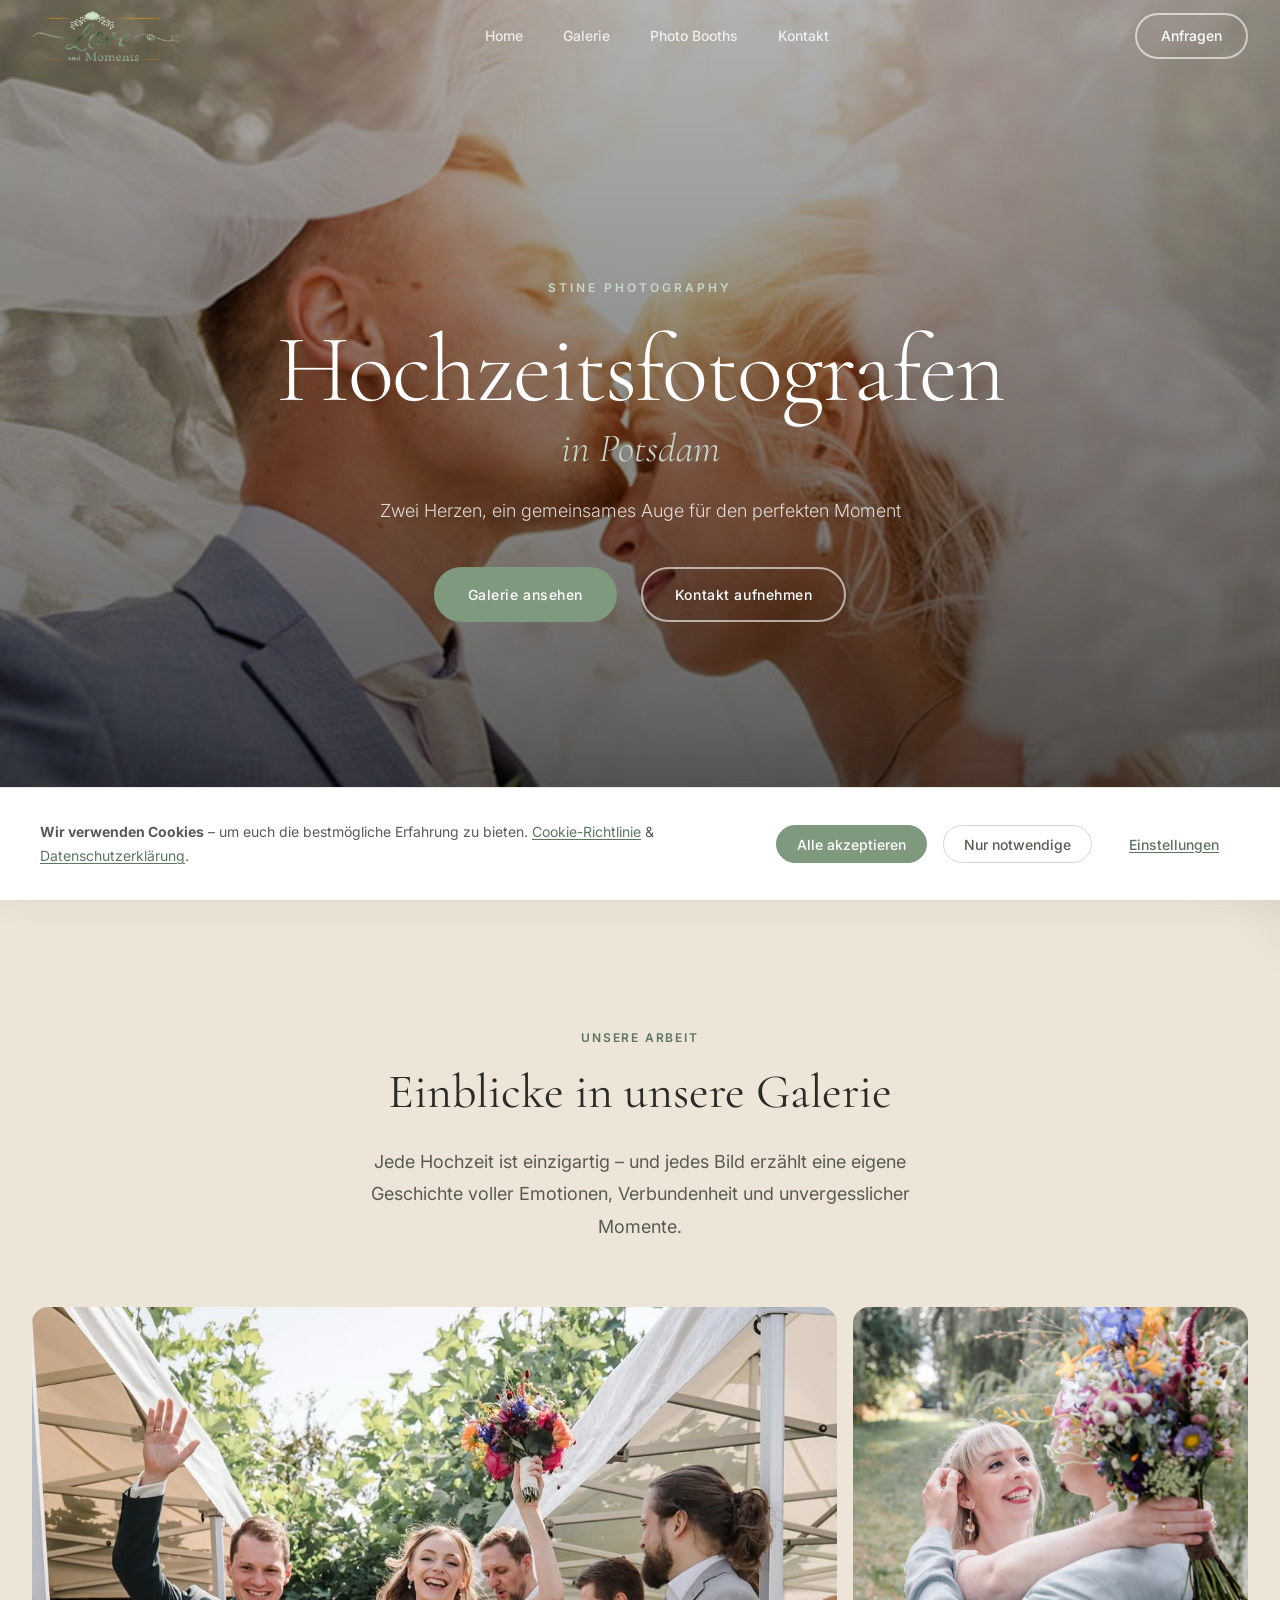
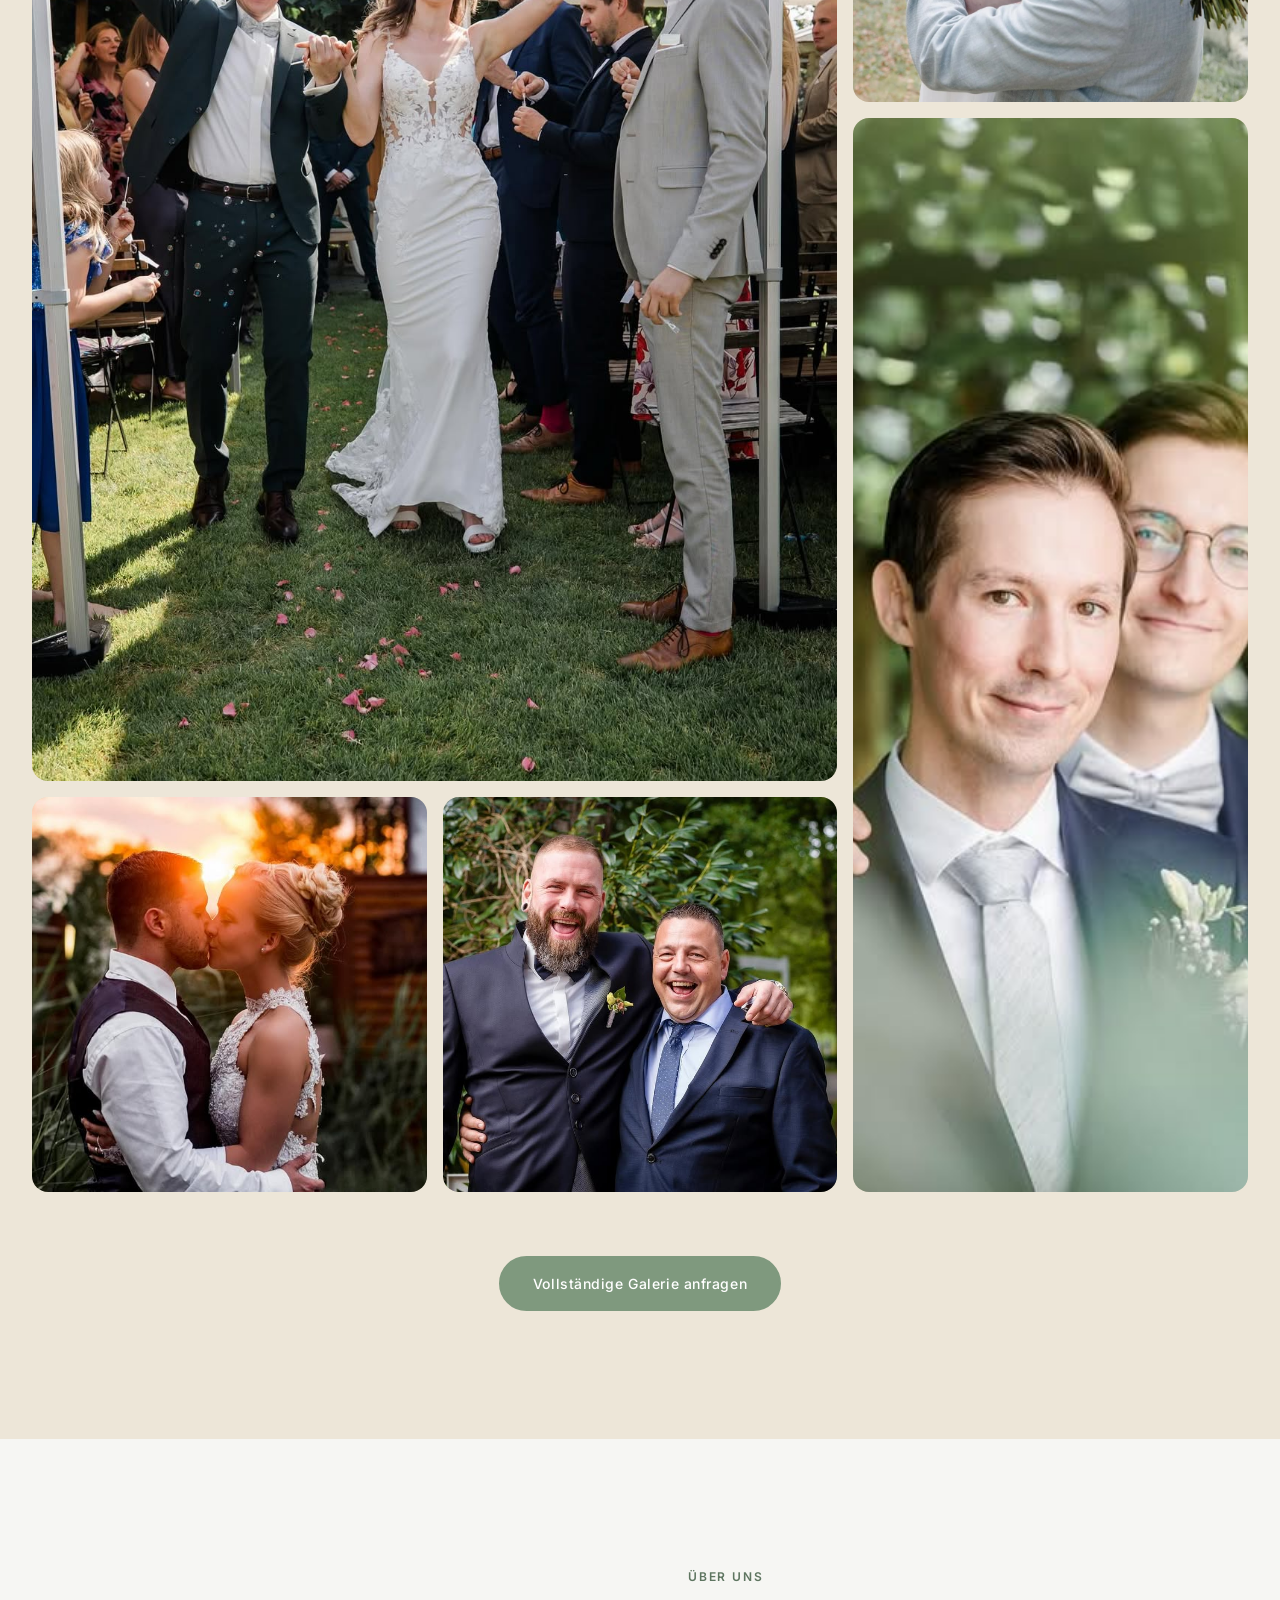
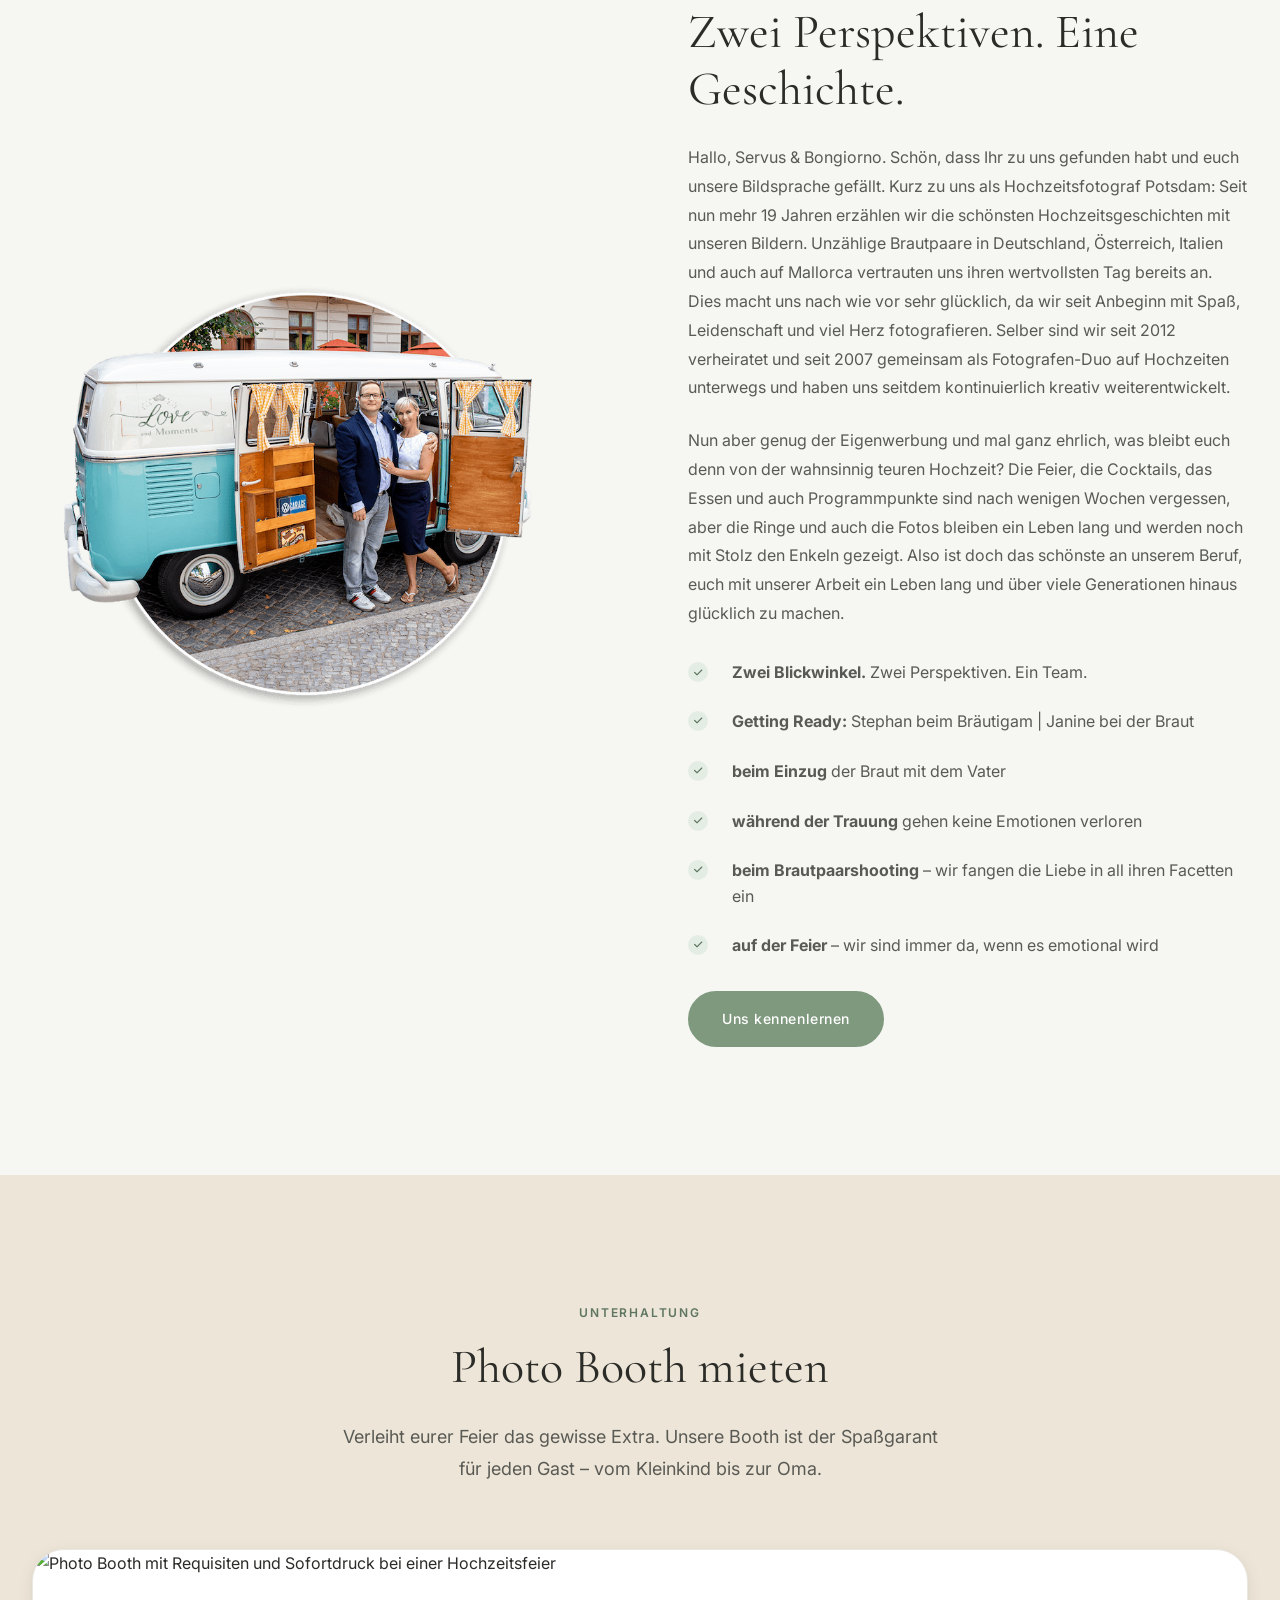
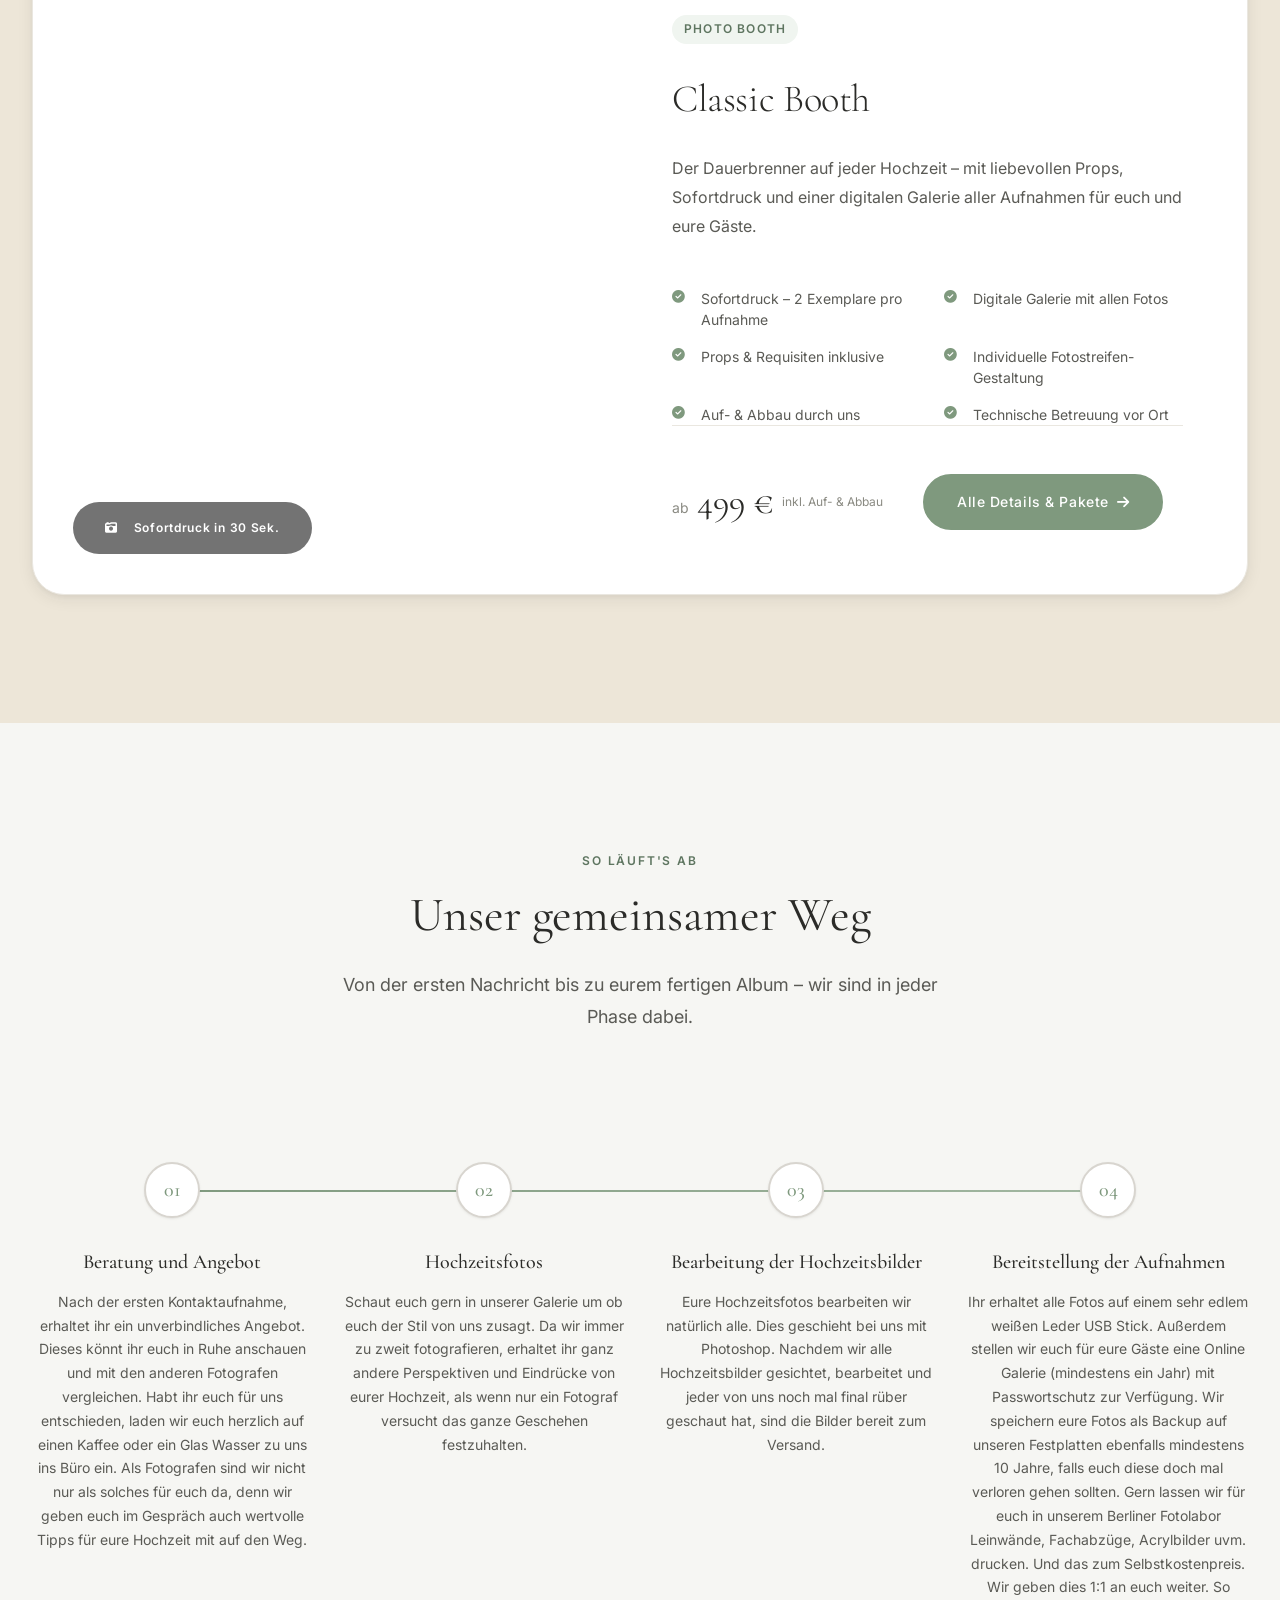
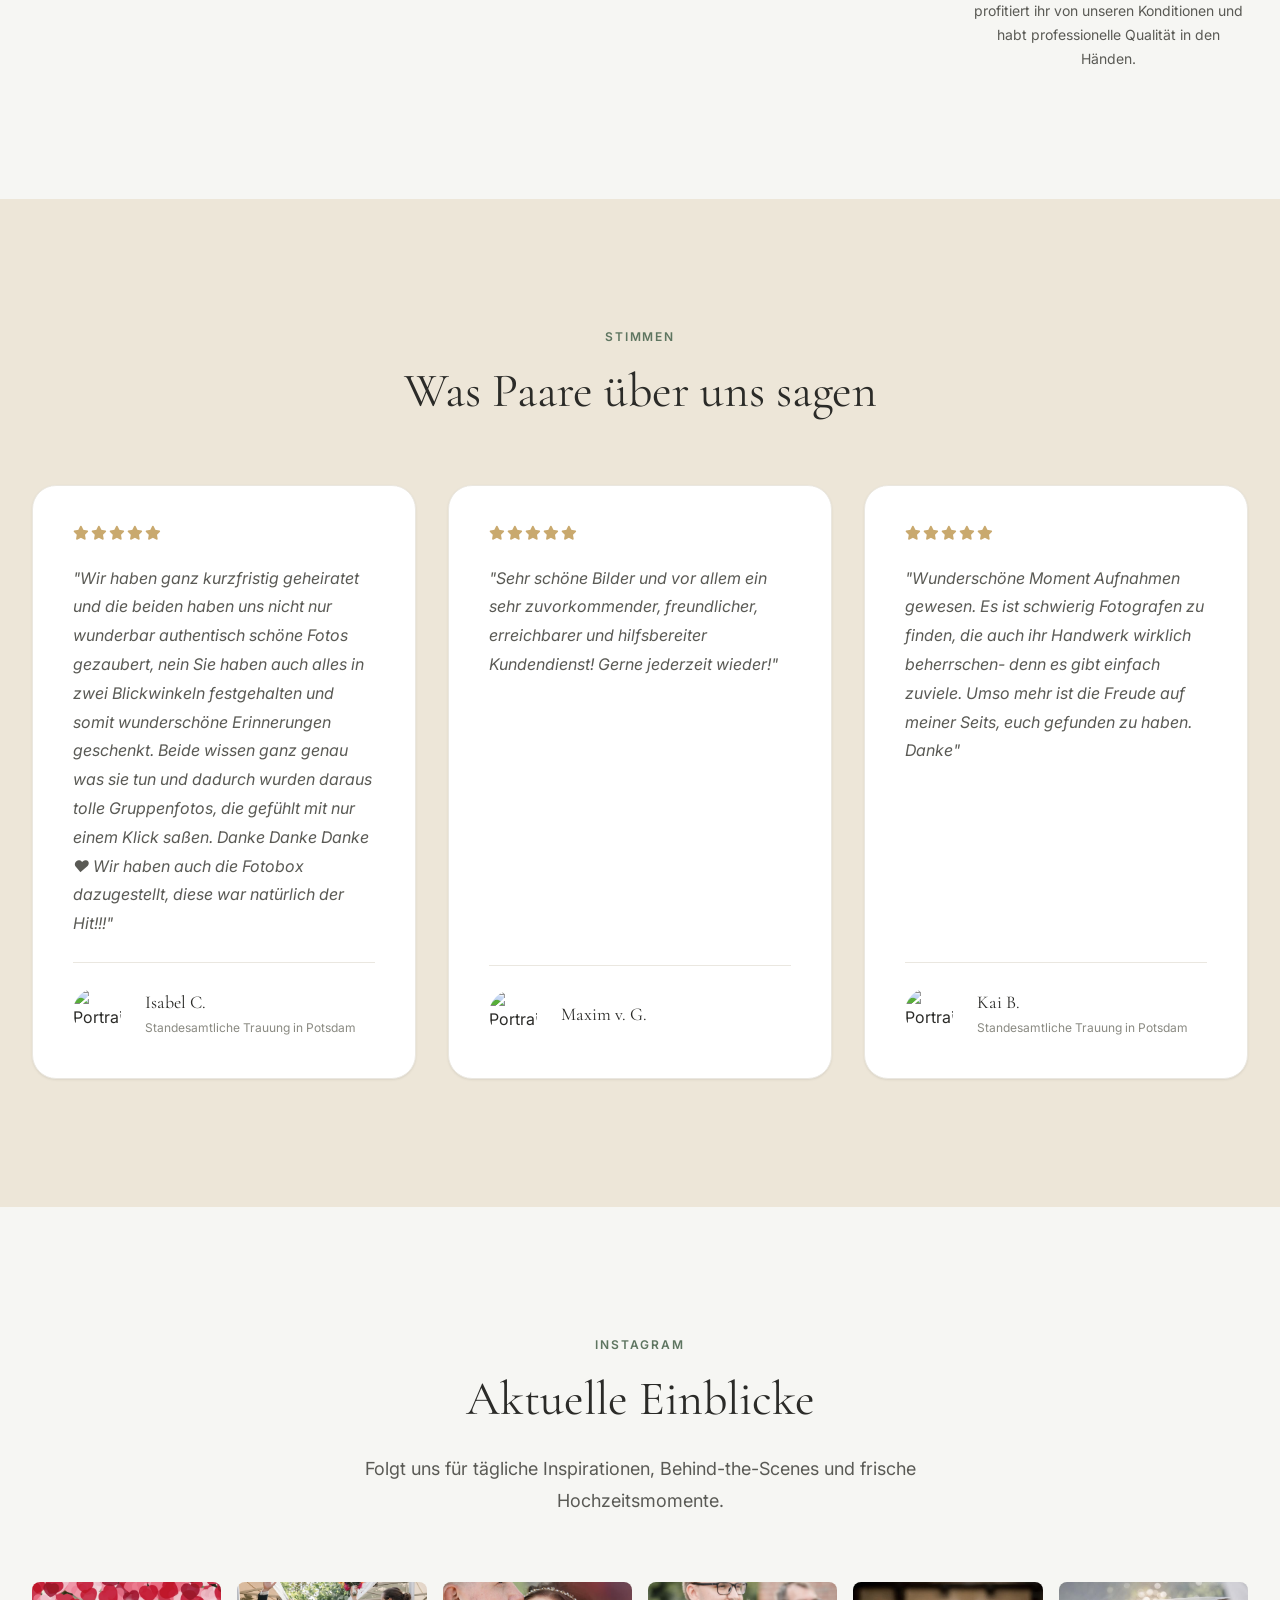
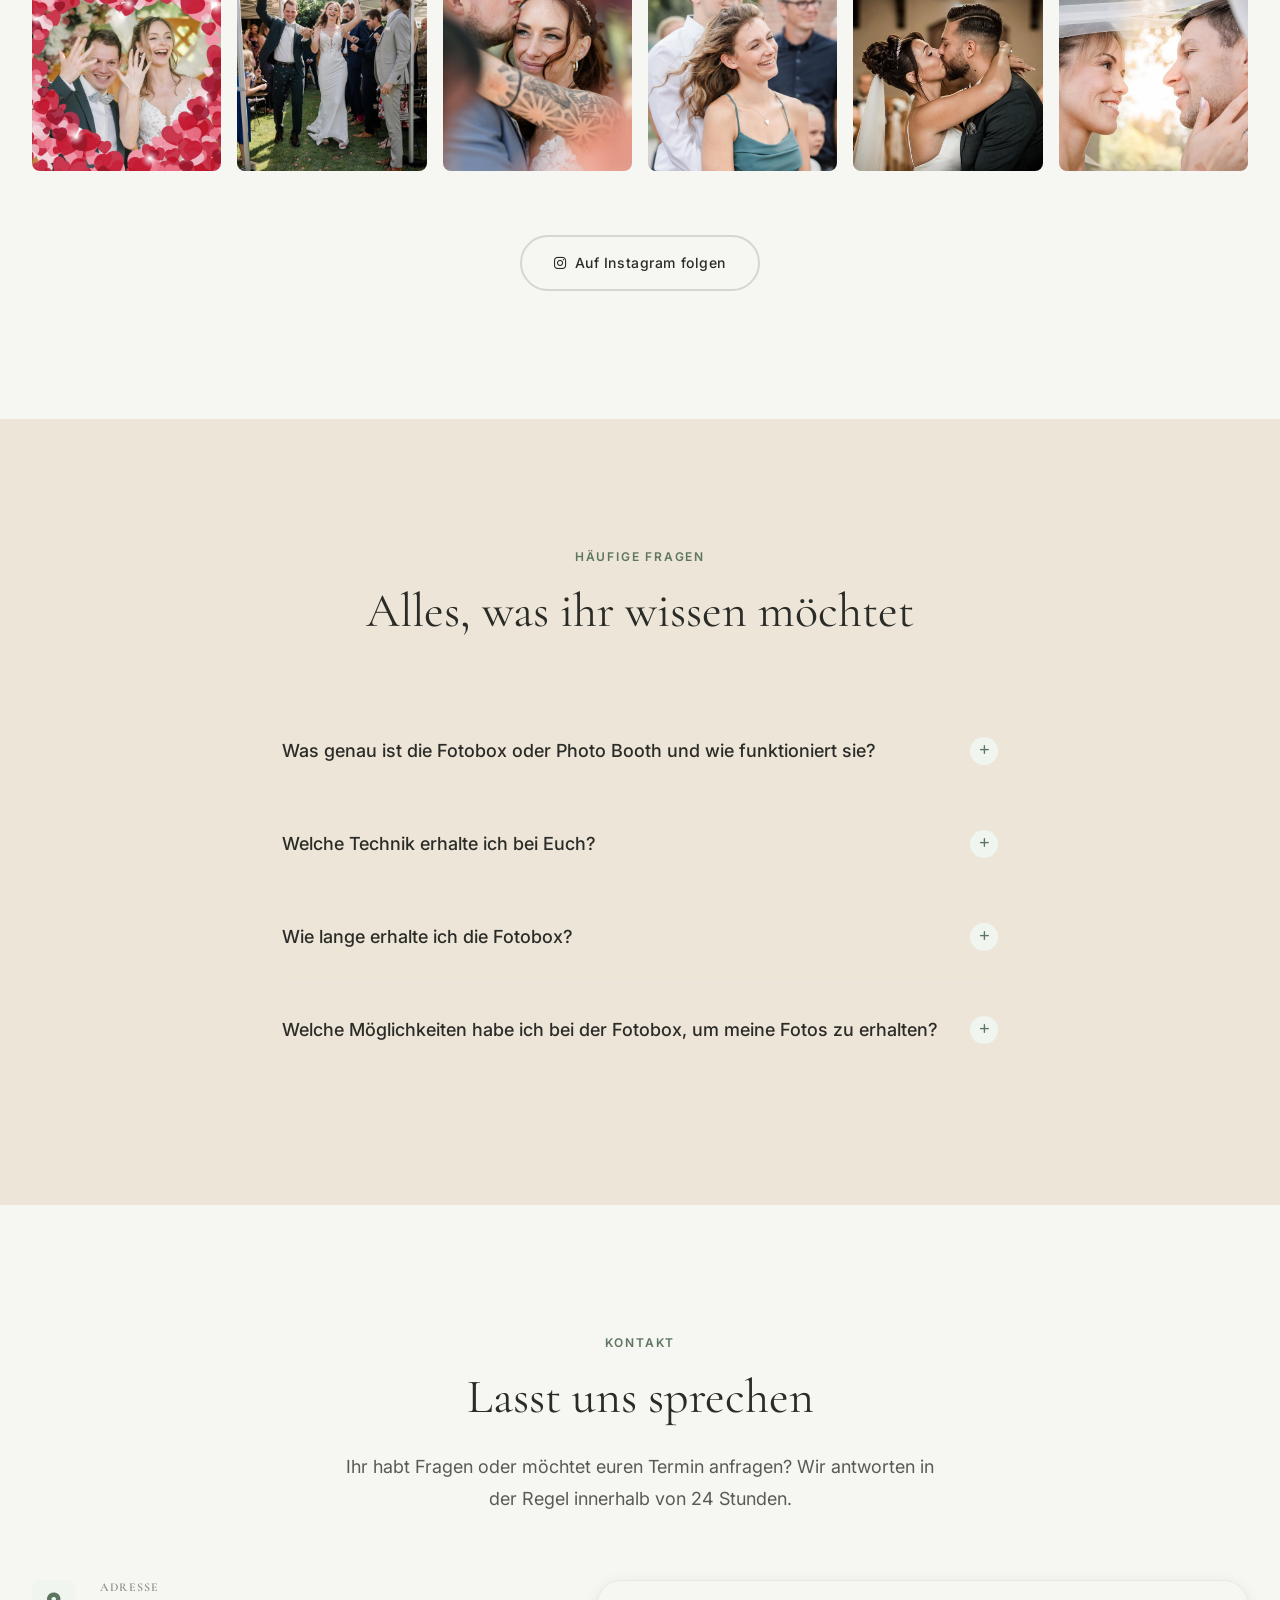
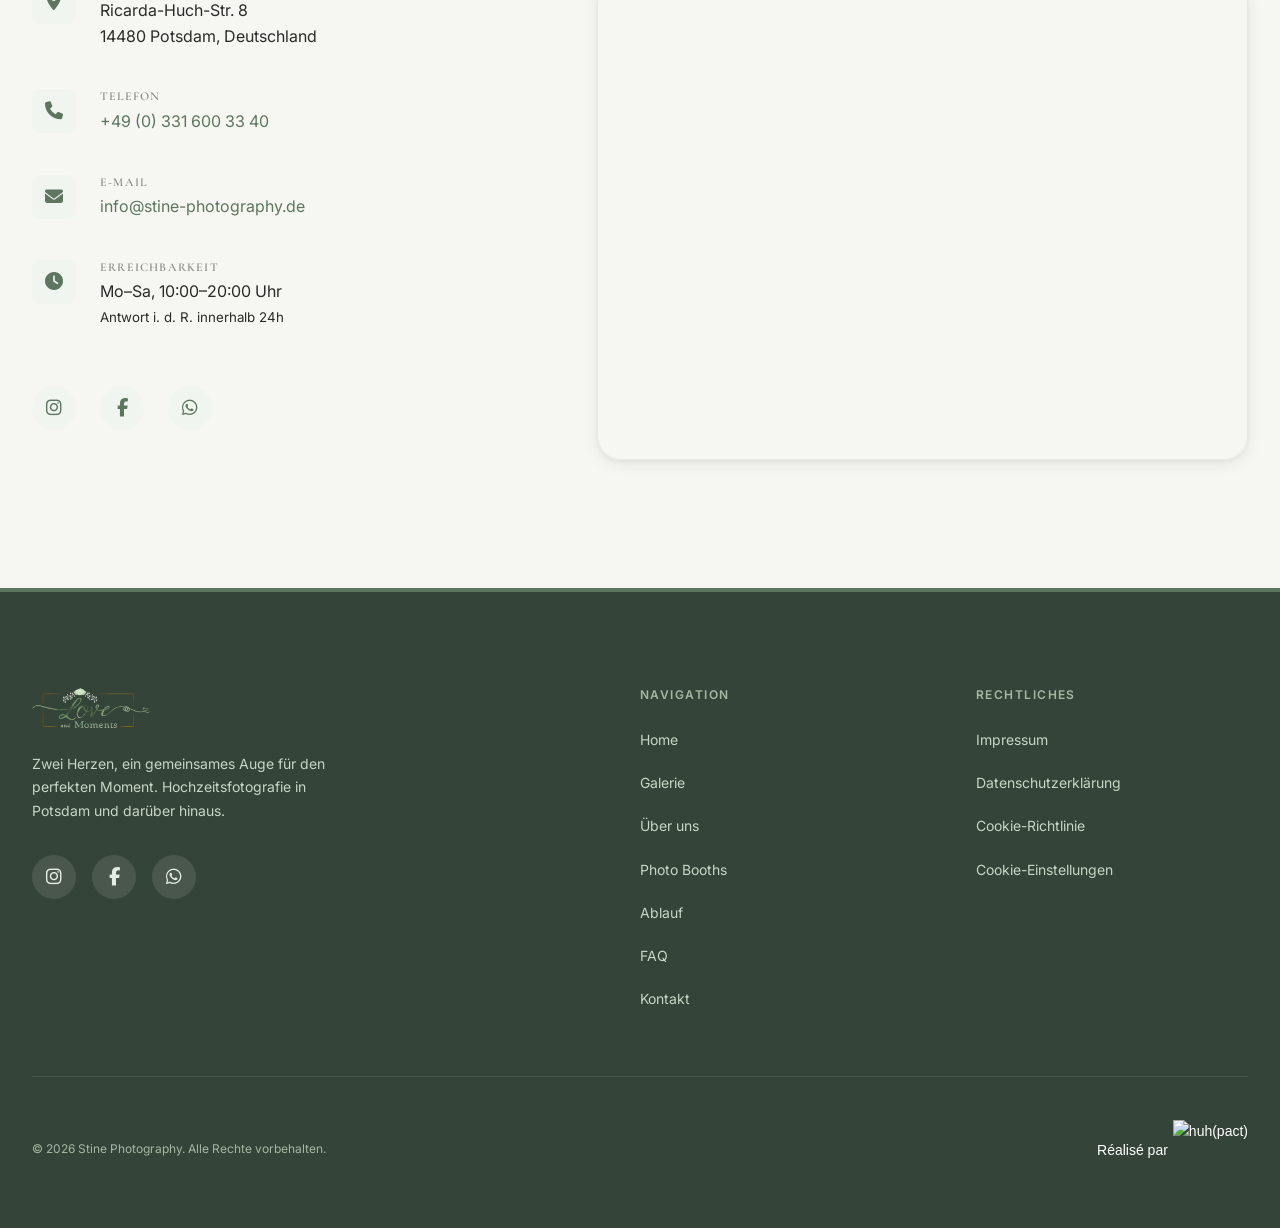
==== index.html @ 4fd4f032 "added v1" ====
<!DOCTYPE html>
<html lang="de">
<head>
  <meta charset="UTF-8" />
  <meta name="viewport" content="width=device-width, initial-scale=1.0" />
  <title>Stine Photography – Hochzeitsfotograf in Potsdam</title>
  <meta name="description" content="Stine Photography – Euer Hochzeitsfotografen-Duo aus Potsdam. Authentische, emotionale Hochzeitsfotos, die Eure Geschichte erzählen. Jetzt Termin anfragen." />
  <meta name="keywords" content="Hochzeitsfotograf Potsdam, Hochzeitsfotografie Berlin, Hochzeitsfotos, Wedding Photographer Potsdam, Stine Photography" />
  <link rel="canonical" href="https://stine-photography.de/" />
  <meta property="og:type" content="website" />
  <meta property="og:url" content="https://stine-photography.de/" />
  <meta property="og:title" content="Stine Photography – Hochzeitsfotograf in Potsdam" />
  <meta property="og:description" content="Euer Hochzeitsfotografen-Duo aus Potsdam. Authentische, emotionale Bilder Eurer schönsten Momente." />
  <meta property="og:image" content="https://stine-photography.de/img/hero.jpeg" />
  <meta name="twitter:card" content="summary_large_image" />
  <meta name="twitter:title" content="Stine Photography – Hochzeitsfotograf in Potsdam" />
  <meta name="twitter:description" content="Euer Hochzeitsfotografen-Duo aus Potsdam. Authentische, emotionale Bilder Eurer schönsten Momente." />
  <meta name="twitter:image" content="https://stine-photography.de/img/hero.jpeg" />
	<link rel="icon" type="image/png" href="/favicon/favicon-96x96.png?v=20260625" sizes="96x96" />
	<link rel="icon" type="image/svg+xml" href="/favicon/favicon.svg?v=20260625" />
	<link rel="shortcut icon" href="/favicon/favicon.ico?v=20260625" />
	<link rel="apple-touch-icon" sizes="180x180" href="/favicon/apple-touch-icon.png?v=20260625" />
	<link rel="manifest" href="/favicon/site.webmanifest?v=20260625" />
  <link rel="preconnect" href="https://fonts.googleapis.com" />
  <link rel="preconnect" href="https://fonts.gstatic.com" crossorigin />
  <link rel="dns-prefetch" href="https://images.pexels.com" />
  <link rel="dns-prefetch" href="https://cdnjs.cloudflare.com" />
  <link rel="dns-prefetch" href="https://unpkg.com" />
  <link href="https://fonts.googleapis.com/css2?family=Cormorant+Garamond:ital,wght@0,300;0,400;0,500;0,600;1,300;1,400&family=Inter:wght@300;400;500;600&display=swap" rel="stylesheet" />
  <link rel="stylesheet" href="https://unpkg.com/aos@2.3.4/dist/aos.css" />
  <link rel="stylesheet" href="https://cdnjs.cloudflare.com/ajax/libs/font-awesome/6.5.0/css/all.min.css" />
  <link rel="stylesheet" href="style.css" />

  <script type="application/ld+json">
  {
    "@context": "https://schema.org",
    "@type": "ProfessionalService",
    "name": "Stine Photography",
    "description": "Hochzeitsfotografen-Duo aus Potsdam – authentische, emotionale Hochzeitsfotos",
    "url": "https://stine-photography.de",
    "telephone": "+493316003340",
    "email": "info@stine-photography.de",
    "address": {
      "@type": "PostalAddress",
      "streetAddress": "Ricarda-Huch-Str. 8",
      "addressLocality": "Potsdam",
      "postalCode": "14480",
      "addressCountry": "DE"
    },
    
    "openingHours": "Mo-Sa 10:00-20:00",
    "priceRange": "€€€",
    "image": "https://stine-photography.de/images/hero.jpeg",
    "sameAs": [
      "https://www.instagram.com/stinephotography",
      "https://www.facebook.com/stinephotography"
    ]
  }
  </script>
</head>
<body>

  <div class="scroll-progress" id="scrollProgress" role="progressbar" aria-label="Scroll-Fortschritt"></div>

  <header class="site-header" id="siteHeader" role="banner">
    <nav class="nav-container" aria-label="Hauptnavigation">
      <a href="/" class="nav-logo" aria-label="Stine Photography – Startseite">
        <img src="img/logo.png" alt="Stine Photography Logo" class="nav-logo-img" />
      </a>

      <ul class="nav-links" role="list">
        <li><a href="/index.html" class="nav-link" aria-current="page">Home</a></li>
        <li><a href="/gallery.html" class="nav-link">Galerie</a></li>
        <li><a href="/photo-booths.html" class="nav-link">Photo Booths</a></li>
        <li><a href="/contact.html" class="nav-link">Kontakt</a></li>
      </ul>

      <a href="/contact.html" class="nav-cta">Anfragen</a>

      <button class="hamburger" id="hamburger" aria-label="Menü öffnen" aria-expanded="false" aria-controls="navDrawer">
        <span class="hamburger-line"></span>
        <span class="hamburger-line"></span>
        <span class="hamburger-line"></span>
      </button>
    </nav>
  </header>

  <div class="drawer-overlay" id="drawerOverlay" aria-hidden="true"></div>
  <aside class="nav-drawer" id="navDrawer" aria-label="Mobile Navigation" aria-hidden="true">
    <button class="drawer-close" id="drawerClose" aria-label="Menü schließen">
      <i class="fa-solid fa-xmark" aria-hidden="true"></i>
    </button>
    <nav aria-label="Mobile Hauptnavigation">
      <ul class="drawer-links" role="list">
        <li><a href="/index.html" class="drawer-link">Home</a></li>
        <li><a href="/gallery.html" class="drawer-link">Galerie</a></li>
        <li><a href="/photo-booths.html" class="drawer-link">Photo Booths</a></li>
        <li><a href="/contact.html" class="drawer-link">Kontakt</a></li>
      </ul>
    </nav>
    <div class="drawer-social" aria-label="Social Media Links">
      <a href="https://www.instagram.com/stinephotography" target="_blank" rel="noopener noreferrer" aria-label="Instagram">
        <i class="fa-brands fa-instagram" aria-hidden="true"></i>
      </a>
      <a href="https://www.facebook.com/stinephotography" target="_blank" rel="noopener noreferrer" aria-label="Facebook">
        <i class="fa-brands fa-facebook-f" aria-hidden="true"></i>
      </a>
      <a href="https://wa.me/493316003340" target="_blank" rel="noopener noreferrer" aria-label="WhatsApp">
        <i class="fa-brands fa-whatsapp" aria-hidden="true"></i>
      </a>
    </div>
  </aside>

  <main>
    <section class="hero" id="home" aria-label="Hero-Bereich">
      <div class="hero-slideshow" id="heroSlideshow" aria-hidden="true">
        <div class="hero-slide active" style="background-image: url('/img/hero.jpeg')"></div>
        <div class="hero-slide" style="background-image: url('/img/hero2.jpg')"></div>
        <div class="hero-slide" style="background-image: url('/img/hero3.jpg')"></div>
      </div>
      <div class="hero-overlay" aria-hidden="true"></div>

      <div class="hero-content" id="heroContent">
        <p class="hero-eyebrow">Stine Photography</p>
        <h1 class="hero-title">
          <span class="hero-title-main">Hochzeitsfotografen</span>
          <span class="hero-title-sub">in Potsdam</span>
        </h1>
        <p class="hero-tagline">Zwei Herzen, ein gemeinsames Auge für den perfekten Moment</p>
        <div class="hero-actions">
          <a href="/gallery.html" class="btn btn-primary">Galerie ansehen</a>
          <a href="/contact.html" class="btn btn-outline">Kontakt aufnehmen</a>
        </div>
      </div>

      <a href="#gallery" class="hero-scroll-indicator" aria-label="Nach unten scrollen">
        <i class="fa-solid fa-chevron-down" aria-hidden="true"></i>
      </a>

      <div class="hero-slide-dots" role="tablist" aria-label="Slideshow Navigation">
        <button class="slide-dot active" role="tab" aria-selected="true" aria-label="Bild 1" data-index="0"></button>
        <button class="slide-dot" role="tab" aria-selected="false" aria-label="Bild 2" data-index="1"></button>
        <button class="slide-dot" role="tab" aria-selected="false" aria-label="Bild 3" data-index="2"></button>
      </div>
    </section>

    <section class="section section-alt" id="gallery" aria-labelledby="gallery-heading">
      <div class="container">
        <div class="section-header" data-aos="fade-up">
          <p class="section-eyebrow">Unsere Arbeit</p>
          <h2 id="gallery-heading" class="section-title">Einblicke in unsere Galerie</h2>
          <p class="section-desc">Jede Hochzeit ist einzigartig – und jedes Bild erzählt eine eigene Geschichte voller Emotionen, Verbundenheit und unvergesslicher Momente.</p>
        </div>

        <div class="gallery-grid">
          <div class="gallery-item gallery-item--large" data-aos="fade-up" data-aos-delay="0">
            <button class="gallery-preview-trigger" data-src="/img/img1.jpg" data-caption="Brautpaar feiert ihre Hochzeit" aria-label="Bild vergrößern">
              <img src="/img/img1.jpg" alt="Brautpaar feiert ihre Hochzeit" loading="lazy" decoding="async" />
              <div class="gallery-overlay" aria-hidden="true"><i class="fa-solid fa-expand" aria-hidden="true"></i></div>
            </button>
          </div>
          <div class="gallery-item" data-aos="fade-up" data-aos-delay="100">
            <button class="gallery-preview-trigger" data-src="/img/img2.jpg" data-caption="Emotionale Hochzeitsfotografie voller echter Momente, Liebe und Natürlichkeit." aria-label="Bild vergrößern">
              <img src="/img/img2.jpg" alt="Emotionale Hochzeitsfotografie voller echter Momente, Liebe und Natürlichkeit." loading="lazy" decoding="async" />
              <div class="gallery-overlay" aria-hidden="true"><i class="fa-solid fa-expand" aria-hidden="true"></i></div>
            </button>
          </div>
          <div class="gallery-item" data-aos="fade-up" data-aos-delay="150">
            <button class="gallery-preview-trigger" data-src="/img/img3.jpg" data-caption="Authentische Erinnerungen an euren schönsten Tag – liebevoll und zeitlos festgehalten." aria-label="Bild vergrößern">
              <img src="/img/img3.jpg" alt="Authentische Erinnerungen an euren schönsten Tag – liebevoll und zeitlos festgehalten." loading="lazy" decoding="async" />
              <div class="gallery-overlay" aria-hidden="true"><i class="fa-solid fa-expand" aria-hidden="true"></i></div>
            </button>
          </div>
          <div class="gallery-item" data-aos="fade-up" data-aos-delay="200">
            <button class="gallery-preview-trigger" data-src="/img/img4.jpg" data-caption="Natürliche Hochzeitsbilder voller Emotionen, Nähe und unvergesslicher Augenblicke." aria-label="Bild vergrößern">
              <img src="/img/img4.jpg" alt="Natürliche Hochzeitsbilder voller Emotionen, Nähe und unvergesslicher Augenblicke." loading="lazy" decoding="async" />
              <div class="gallery-overlay" aria-hidden="true"><i class="fa-solid fa-expand" aria-hidden="true"></i></div>
            </button>
          </div>
          <div class="gallery-item gallery-item--tall" data-aos="fade-up" data-aos-delay="250">
            <button class="gallery-preview-trigger" data-src="/img/img5.jpg" data-caption="Eure Liebe im Fokus – stilvoll, authentisch und mit viel Gefühl fotografiert." aria-label="Bild vergrößern">
              <img src="/img/img5.jpg" alt="Eure Liebe im Fokus – stilvoll, authentisch und mit viel Gefühl fotografiert." loading="lazy" decoding="async" />
              <div class="gallery-overlay" aria-hidden="true"><i class="fa-solid fa-expand" aria-hidden="true"></i></div>
            </button>
          </div>
        </div>

        <div class="section-cta" data-aos="fade-up">
          <a href="gallery.html" class="btn btn-primary">Vollständige Galerie anfragen</a>
        </div>
      </div>
    </section>

    <section class="section" id="about" aria-labelledby="about-heading">
      <div class="container">
        <div class="about-grid">
          <div class="about-image-wrap" data-aos="fade-right">
            <img src="/img/stine.png" alt="Stine und Jonas, das Fotografen-Duo von Stine Photography, bereit für eine Hochzeitsshooting" loading="lazy" decoding="async" />

          </div>
          <div class="about-content" data-aos="fade-left" data-aos-delay="100">
            <p class="section-eyebrow">Über uns</p>
            <h2 id="about-heading" class="section-title">Zwei Perspektiven. Eine Geschichte.</h2>
            <p class="about-text">Hallo, Servus & Bongiorno. Schön, dass Ihr zu uns gefunden habt und euch unsere Bildsprache gefällt. Kurz zu uns als Hochzeitsfotograf Potsdam: Seit nun mehr 19 Jahren erzählen wir die schönsten Hochzeitsgeschichten mit unseren Bildern. Unzählige Brautpaare in Deutschland, Österreich, Italien und auch auf Mallorca vertrauten uns ihren wertvollsten Tag bereits an. Dies macht uns nach wie vor sehr glücklich, da wir seit Anbeginn mit Spaß, Leidenschaft und viel Herz fotografieren. Selber sind wir seit 2012 verheiratet und seit 2007 gemeinsam als Fotografen-Duo auf Hochzeiten unterwegs und haben uns seitdem kontinuierlich kreativ weiterentwickelt.</p>
            <p class="about-text">Nun aber genug der Eigenwerbung und mal ganz ehrlich, was bleibt euch denn von der wahnsinnig teuren Hochzeit? Die Feier, die Cocktails, das Essen und auch Programmpunkte sind nach wenigen Wochen vergessen, aber die Ringe und auch die Fotos bleiben ein Leben lang und werden noch mit Stolz den Enkeln gezeigt. Also ist doch das schönste an unserem Beruf, euch mit unserer Arbeit ein Leben lang und über viele Generationen hinaus glücklich zu machen.</p>

            <ul class="about-benefits" role="list">
              <li class="benefit-item" data-aos="fade-left" data-aos-delay="100">
                <i class="fa-solid fa-check benefit-icon" aria-hidden="true"></i>
                <div>
                  <strong>Zwei Blickwinkel.</strong> Zwei Perspektiven. Ein Team.
                </div>
              </li>
              <li class="benefit-item" data-aos="fade-left" data-aos-delay="180">
                <i class="fa-solid fa-check benefit-icon" aria-hidden="true"></i>
                <div>
                  <strong>Getting Ready:</strong> Stephan beim Bräutigam | Janine bei der Braut
                </div>
              </li>
              <li class="benefit-item" data-aos="fade-left" data-aos-delay="260">
                <i class="fa-solid fa-check benefit-icon" aria-hidden="true"></i>
                <div>
                  <strong>beim Einzug </strong> der Braut mit dem Vater
                </div>
              </li>
              <li class="benefit-item" data-aos="fade-left" data-aos-delay="340">
                <i class="fa-solid fa-check benefit-icon" aria-hidden="true"></i>
                <div>
                  <strong>während der Trauung</strong> gehen keine Emotionen verloren
                </div>
              </li>
              <li class="benefit-item" data-aos="fade-left" data-aos-delay="420">
                <i class="fa-solid fa-check benefit-icon" aria-hidden="true"></i>
                <div>
                  <strong>beim Brautpaarshooting</strong> – wir fangen die Liebe in all ihren Facetten ein
                </div>
              </li>
							  <li class="benefit-item" data-aos="fade-left" data-aos-delay="420">
                <i class="fa-solid fa-check benefit-icon" aria-hidden="true"></i>
                <div>
                  <strong>auf der Feier</strong> – wir sind immer da, wenn es emotional wird
                </div>
              </li>
							
            </ul>

            <a href="/contact.html" class="btn btn-primary" style="margin-top: 2rem; display: inline-flex;">Uns kennenlernen</a>
          </div>
        </div>
      </div>
    </section>

       <section class="section section-alt" id="photobooths" aria-labelledby="booths-heading">
      <div class="container">
        <div class="section-header" data-aos="fade-up">
          <p class="section-eyebrow">Unterhaltung</p>
          <h2 id="booths-heading" class="section-title">Photo Booth mieten</h2>
          <p class="section-desc">Verleiht eurer Feier das gewisse Extra. Unsere Booth ist der Spaßgarant für jeden Gast – vom Kleinkind bis zur Oma.</p>
        </div>

        <article class="booth-single" data-aos="fade-up">
          <div class="booth-single-image">
            <img
              src="https://images.pexels.com/photos/4160094/pexels-photo-4160094.jpeg?auto=compress&cs=tinysrgb&w=900"
              alt="Photo Booth mit Requisiten und Sofortdruck bei einer Hochzeitsfeier"
              loading="lazy"
              decoding="async"
            />
            <div class="booth-single-img-badge">
              <i class="fa-solid fa-camera-retro" aria-hidden="true"></i>
              Sofortdruck in 30 Sek.
            </div>
          </div>
          <div class="booth-single-content">
            <div class="booth-badge">Photo Booth</div>
            <h3 class="booth-single-title">Classic Booth</h3>
            <p class="booth-single-desc">Der Dauerbrenner auf jeder Hochzeit – mit liebevollen Props, Sofortdruck und einer digitalen Galerie aller Aufnahmen für euch und eure Gäste.</p>

            <ul class="booth-single-features" role="list">
              <li><i class="fa-solid fa-circle-check" aria-hidden="true"></i> Sofortdruck – 2 Exemplare pro Aufnahme</li>
              <li><i class="fa-solid fa-circle-check" aria-hidden="true"></i> Digitale Galerie mit allen Fotos</li>
              <li><i class="fa-solid fa-circle-check" aria-hidden="true"></i> Props &amp; Requisiten inklusive</li>
              <li><i class="fa-solid fa-circle-check" aria-hidden="true"></i> Individuelle Fotostreifen-Gestaltung</li>
              <li><i class="fa-solid fa-circle-check" aria-hidden="true"></i> Auf- &amp; Abbau durch uns</li>
              <li><i class="fa-solid fa-circle-check" aria-hidden="true"></i> Technische Betreuung vor Ort</li>
            </ul>

            <div class="booth-single-footer">
              <div class="booth-single-price">
                <span class="booth-single-price-from">ab</span>
                <strong class="booth-single-price-amount">499 €</strong>
                <span class="booth-single-price-note">inkl. Auf- &amp; Abbau</span>
              </div>
              <a href="photo-booths.html" class="btn btn-primary">
                Alle Details &amp; Pakete
                <i class="fa-solid fa-arrow-right" aria-hidden="true"></i>
              </a>
            </div>
          </div>
        </article>

      </div>
    </section>
		
    <section class="section" id="process" aria-labelledby="process-heading">
      <div class="container">
        <div class="section-header" data-aos="fade-up">
          <p class="section-eyebrow">So läuft's ab</p>
          <h2 id="process-heading" class="section-title">Unser gemeinsamer Weg</h2>
          <p class="section-desc">Von der ersten Nachricht bis zu eurem fertigen Album – wir sind in jeder Phase dabei.</p>
        </div>

        <div class="process-timeline">
          <div class="process-line" aria-hidden="true"><div class="process-line-fill" id="processLineFill"></div></div>

          <div class="process-step" data-aos="fade-up" data-aos-delay="0">
            <div class="process-step-number" aria-hidden="true">01</div>
            <div class="process-step-content">
              <h3 class="process-step-title">Beratung und Angebot</h3>
              <p class="process-step-desc">Nach der ersten Kontaktaufnahme, erhaltet ihr ein unverbindliches Angebot. Dieses könnt ihr euch in Ruhe anschauen und mit den anderen Fotografen vergleichen. Habt ihr euch für uns entschieden, laden wir euch herzlich auf einen Kaffee oder ein Glas Wasser zu uns ins Büro ein. Als Fotografen sind wir nicht nur als solches für euch da, denn wir geben euch im Gespräch auch wertvolle Tipps für eure Hochzeit mit auf den Weg.</p>
            </div>
          </div>

          <div class="process-step" data-aos="fade-up" data-aos-delay="100">
            <div class="process-step-number" aria-hidden="true">02</div>
            <div class="process-step-content">
              <h3 class="process-step-title">Hochzeitsfotos</h3>
              <p class="process-step-desc">Schaut euch gern in unserer Galerie um ob euch der Stil von uns zusagt. Da wir immer zu zweit fotografieren, erhaltet ihr ganz andere Perspektiven und Eindrücke von eurer Hochzeit, als wenn nur ein Fotograf versucht das ganze Geschehen festzuhalten.</p>
            </div>
          </div>

          <div class="process-step" data-aos="fade-up" data-aos-delay="200">
            <div class="process-step-number" aria-hidden="true">03</div>
            <div class="process-step-content">
              <h3 class="process-step-title">Bearbeitung der Hochzeitsbilder</h3>
              <p class="process-step-desc">Eure Hochzeitsfotos bearbeiten wir natürlich alle. Dies geschieht bei uns mit Photoshop. Nachdem wir alle Hochzeitsbilder gesichtet, bearbeitet und jeder von uns noch mal final rüber geschaut hat, sind die Bilder bereit zum Versand.</p>
            </div>
          </div>

          <div class="process-step" data-aos="fade-up" data-aos-delay="300">
            <div class="process-step-number" aria-hidden="true">04</div>
            <div class="process-step-content">
              <h3 class="process-step-title">Bereitstellung der Aufnahmen</h3>
              <p class="process-step-desc">Ihr erhaltet alle Fotos auf einem sehr edlem weißen Leder USB Stick. Außerdem stellen wir euch für eure Gäste eine Online Galerie (mindestens ein Jahr) mit Passwortschutz zur Verfügung. Wir speichern eure Fotos als Backup auf unseren Festplatten ebenfalls mindestens 10 Jahre, falls euch diese doch mal verloren gehen sollten. Gern lassen wir für euch in unserem Berliner Fotolabor Leinwände, Fachabzüge, Acrylbilder uvm. drucken. Und das zum Selbstkostenpreis. Wir geben dies 1:1 an euch weiter. So profitiert ihr von unseren Konditionen und habt professionelle Qualität in den Händen.</p>
            </div>
          </div>
        </div>
      </div>
    </section>

    <section class="section section-alt" id="testimonials" aria-labelledby="testimonials-heading">
      <div class="container">
        <div class="section-header" data-aos="fade-up">
          <p class="section-eyebrow">Stimmen</p>
          <h2 id="testimonials-heading" class="section-title">Was Paare über uns sagen</h2>
        </div>

        <div class="testimonials-grid">
          <blockquote class="testimonial-card" data-aos="fade-up" data-aos-delay="0">
            <div class="testimonial-stars" aria-label="5 von 5 Sternen">
              <i class="fa-solid fa-star" aria-hidden="true"></i>
              <i class="fa-solid fa-star" aria-hidden="true"></i>
              <i class="fa-solid fa-star" aria-hidden="true"></i>
              <i class="fa-solid fa-star" aria-hidden="true"></i>
              <i class="fa-solid fa-star" aria-hidden="true"></i>
            </div>
            <p class="testimonial-text">"Wir haben ganz kurzfristig geheiratet und die beiden haben uns nicht nur wunderbar authentisch schöne Fotos gezaubert, nein Sie haben auch alles in zwei Blickwinkeln festgehalten und somit wunderschöne Erinnerungen geschenkt. Beide wissen ganz genau was sie tun und dadurch wurden daraus tolle Gruppenfotos, die gefühlt mit nur einem Klick saßen. Danke Danke Danke ❤️ Wir haben auch die Fotobox dazugestellt, diese war natürlich der Hit!!!"</p>
            <footer class="testimonial-author">
              <img src="https://lh3.googleusercontent.com/a/ACg8ocIMLnaV4DPQulHyEdDbYDCVkc8-d9fdROrYMPdmw-OWUBWv9w=w72-h72-p-rp-mo-br100" alt="Portrait von Lena und Markus" loading="lazy" class="testimonial-avatar" />
              <div>
                <cite class="testimonial-name">Isabel C.</cite>
                <span class="testimonial-wedding">Standesamtliche Trauung in Potsdam</span>
              </div>
            </footer>
          </blockquote>

          <blockquote class="testimonial-card" data-aos="fade-up" data-aos-delay="100">
            <div class="testimonial-stars" aria-label="5 von 5 Sternen">
              <i class="fa-solid fa-star" aria-hidden="true"></i>
              <i class="fa-solid fa-star" aria-hidden="true"></i>
              <i class="fa-solid fa-star" aria-hidden="true"></i>
              <i class="fa-solid fa-star" aria-hidden="true"></i>
              <i class="fa-solid fa-star" aria-hidden="true"></i>
            </div>
            <p class="testimonial-text">"Sehr schöne Bilder und vor allem ein sehr zuvorkommender, freundlicher, erreichbarer und hilfsbereiter Kundendienst! Gerne jederzeit wieder!"</p>
            <footer class="testimonial-author">
              <img src="https://lh3.googleusercontent.com/a-/ALV-UjXAryw09U4R-gwVKmSTsP2rEL4gj0DviKn-mF0Wouk91N--Gig=w72-h72-p-rp-mo-ba12-br100" alt="Portrait von Sophie und Tim" loading="lazy" class="testimonial-avatar" />
              <div>
                <cite class="testimonial-name">Maxim v. G.</cite>
                
              </div>
            </footer>
          </blockquote>

          <blockquote class="testimonial-card" data-aos="fade-up" data-aos-delay="200">
            <div class="testimonial-stars" aria-label="5 von 5 Sternen">
              <i class="fa-solid fa-star" aria-hidden="true"></i>
              <i class="fa-solid fa-star" aria-hidden="true"></i>
              <i class="fa-solid fa-star" aria-hidden="true"></i>
              <i class="fa-solid fa-star" aria-hidden="true"></i>
              <i class="fa-solid fa-star" aria-hidden="true"></i>
            </div>
            <p class="testimonial-text">"Wunderschöne Moment Aufnahmen gewesen. Es ist schwierig Fotografen zu finden, die auch ihr Handwerk wirklich beherrschen- denn es gibt einfach zuviele. Umso mehr ist die Freude auf meiner Seits, euch gefunden zu haben. Danke"</p>
            <footer class="testimonial-author">
              <img src="https://lh3.googleusercontent.com/a/ACg8ocJZ9VnQ5vY7GYe-lBH1DZOO1sKxLkHUkzfRS0BhRiqhiL4OyA=w72-h72-p-rp-mo-br100" alt="Portrait von Clara und David" loading="lazy" class="testimonial-avatar" />
              <div>
                <cite class="testimonial-name">Kai B.</cite>
                <span class="testimonial-wedding">Standesamtliche Trauung in Potsdam</span>
              </div>
            </footer>
          </blockquote>
        </div>
      </div>
    </section>

    <!-- INSTAGRAM -->
    <section class="section" id="instagram" aria-labelledby="instagram-heading">
      <div class="container">
        <div class="section-header" data-aos="fade-up">
          <p class="section-eyebrow">Instagram</p>
          <h2 id="instagram-heading" class="section-title">Aktuelle Einblicke</h2>
          <p class="section-desc">Folgt uns für tägliche Inspirationen, Behind-the-Scenes und frische Hochzeitsmomente.</p>
        </div>

        <div class="instagram-grid" data-aos="fade-up" data-aos-delay="100">
          <a href="https://www.instagram.com/p/DUvWxJ4DHmC/" target="_blank" rel="noopener noreferrer" class="insta-item" aria-label="Instagram Post 1 ansehen">
            <img src="/img/insta1.jpg" alt="Brautpaar bei der Zeremonie – Instagram Post von Stine Photography" loading="lazy" decoding="async" />
            <div class="insta-overlay" aria-hidden="true"><i class="fa-brands fa-instagram" aria-hidden="true"></i></div>
          </a>
          <a href="https://www.instagram.com/p/DOLqvzHDAxX/" target="_blank" rel="noopener noreferrer" class="insta-item" aria-label="Instagram Post 2 ansehen">
            <img src="/img/img1.jpg" alt="Braut mit Blumenstrauß – Instagram Post von Stine Photography" loading="lazy" decoding="async" />
            <div class="insta-overlay" aria-hidden="true"><i class="fa-brands fa-instagram" aria-hidden="true"></i></div>
          </a>
          <a href="https://www.instagram.com/p/DJpK6vRtyqC/" target="_blank" rel="noopener noreferrer" class="insta-item" aria-label="Instagram Post 3 ansehen">
            <img src="/img/insta3.jpg" alt="Erster Tanz des Brautpaares – Instagram Post von Stine Photography" loading="lazy" decoding="async" />
            <div class="insta-overlay" aria-hidden="true"><i class="fa-brands fa-instagram" aria-hidden="true"></i></div>
          </a>
          <a href="https://www.instagram.com/p/DIQ-TrWtdSV/" target="_blank" rel="noopener noreferrer" class="insta-item" aria-label="Instagram Post 4 ansehen">
            <img src="/img/insta4.jpg" alt="Romantisches Paarportrait im Abendlicht – Instagram Post von Stine Photography" loading="lazy" decoding="async" />
            <div class="insta-overlay" aria-hidden="true"><i class="fa-brands fa-instagram" aria-hidden="true"></i></div>
          </a>
          <a href="https://www.instagram.com/p/DHyCNS5tpIk/" target="_blank" rel="noopener noreferrer" class="insta-item" aria-label="Instagram Post 5 ansehen">
            <img src="/img/insta5.jpg" alt="Details der Hochzeitsdekoration – Instagram Post von Stine Photography" loading="lazy" decoding="async" />
            <div class="insta-overlay" aria-hidden="true"><i class="fa-brands fa-instagram" aria-hidden="true"></i></div>
          </a>
          <a href="https://www.instagram.com/p/DGDVJAZtBiC/" target="_blank" rel="noopener noreferrer" class="insta-item" aria-label="Instagram Post 6 ansehen">
            <img src="/img/insta6.jpg" alt="Fröhliche Hochzeitsgesellschaft mit Konfetti – Instagram Post von Stine Photography" loading="lazy" decoding="async" />
            <div class="insta-overlay" aria-hidden="true"><i class="fa-brands fa-instagram" aria-hidden="true"></i></div>
          </a>
        </div>

        <div class="section-cta" data-aos="fade-up">
          <a href="https://www.instagram.com/stinephotography" target="_blank" rel="noopener noreferrer" class="btn btn-outline">
            <i class="fa-brands fa-instagram" aria-hidden="true"></i>
            Auf Instagram folgen
          </a>
        </div>
      </div>
    </section>

    <section class="section section-alt" id="faq" aria-labelledby="faq-heading">
      <div class="container container--narrow">
        <div class="section-header" data-aos="fade-up">
          <p class="section-eyebrow">Häufige Fragen</p>
          <h2 id="faq-heading" class="section-title">Alles, was ihr wissen möchtet</h2>
        </div>

        <div class="faq-list" role="list" data-aos="fade-up" data-aos-delay="100">

          <div class="faq-item" role="listitem">
            <button class="faq-question" aria-expanded="false" aria-controls="faq-answer-1">
              Was genau ist die Fotobox oder Photo Booth und wie funktioniert sie?
              <span class="faq-icon" aria-hidden="true"><i class="fa-solid fa-plus"></i></span>
            </button>
            <div class="faq-answer" id="faq-answer-1" role="region" hidden>
              <p>Die Fotobox ist der lustige Partygag, der auf keiner Party fehlen sollte. Mit witzigen Accessoires stellt man sich vor die Fotobox und haut auf unseren roten Buzzer (wie in einer Gameshow), um ein oder mehrere Fotos zu schießen. Der Countdown läuft und jeder kann sich mit dem Live View auf dem Monitor sehen, bevor das Blitzlicht loslegt. Nun kann man aus verschiedenen Effekten, wie zum Beispiel schwarz/weiß, auswählen und das Foto final anschauen. Jetzt entscheidet man sich für einen Druck, oder teilt das Bild bei Facebook, Twitter & Co, oder lässt es sich direkt aufs Handy senden. Dabei hat man vorab die Wahl für ein Template (Firmenlogo, Name des Brautpaares mit Datum, oder Eventname und noch vieles mehr) oder die Wahl für einen einfachen Abzug in 10 x 15 cm, 13 x 18 cm oder 15 x 20 cm.</p>
            </div>
          </div>

          <div class="faq-item" role="listitem">
            <button class="faq-question" aria-expanded="false" aria-controls="faq-answer-2">
             Welche Technik erhalte ich bei Euch?
              <span class="faq-icon" aria-hidden="true"><i class="fa-solid fa-plus"></i></span>
            </button>
            <div class="faq-answer" id="faq-answer-2" role="region" hidden>
              <p>Vorsicht vor billigen Anbietern. 24/7 zuverlässiger Support vor Ort! Bei uns erhalten Sie eine professionelle Fotobox mit einer Spiegelreflexkamera. Bei einem „Billiganbieter“ ist nur eine Webcam mit viel schlechterer Fotoqualität verbaut. Außerdem haben Sie bei uns einen professionellen Drucker, der die Bilder in ca. 10 Sekunden druckt. Bei den Mitbewerbern haben Sie meist einen kleinen Drucker (Canon Selphy), der knapp 2 Minuten für einen Druck benötigt und Sie müssen das Papier selber einlegen (ca. alle 18 Fotos, das nervt!). Außerdem erhalten Sie keinen Studioblitz, sondern nur ein grelles LED-Licht, welches auf solch hochwertigen Veranstaltungen wirklich nicht dazu gehört. Das hemmt den Spaß auf Ihrem Event enorm. Es gibt noch viele weitere Vorteile bei einer unserer professionellen Fotoboxen. Schreiben Sie uns einfach an und vergleichen unverbindlich. Sie und Ihre Gäste werden den Unterschied spüren.</p>
            </div>
          </div>

          <div class="faq-item" role="listitem">
            <button class="faq-question" aria-expanded="false" aria-controls="faq-answer-3">
              Wie lange erhalte ich die Fotobox?
              <span class="faq-icon" aria-hidden="true"><i class="fa-solid fa-plus"></i></span>
            </button>
            <div class="faq-answer" id="faq-answer-3" role="region" hidden>
              <p>Die Fotobox wird in allen von uns angeboteten Paketen angeliefert, aufgebaut und auch wieder abgeholt. Dies ist bereits im Preis enthalten. Die Fotobox bringen wir vor dem Eventbeginn und holen sie am nächsten Tag wieder ab. Auf Wunsch können wir diese auch am gleichen Abend/Nacht abholen.</p>
            </div>
          </div>

          <div class="faq-item" role="listitem">
            <button class="faq-question" aria-expanded="false" aria-controls="faq-answer-4">
             Welche Möglichkeiten habe ich bei der Fotobox, um meine Fotos zu erhalten?
              <span class="faq-icon" aria-hidden="true"><i class="fa-solid fa-plus"></i></span>
            </button>
            <div class="faq-answer" id="faq-answer-4" role="region" hidden>
              <span>direkter Ausdruck (ca. 10 sek) bis 15 x 20 cm </span><br>
              <span>aufs Handy senden lassen</span><br>
              <span>auf Facebook, Twitter & Co teilen</span><br>
              <span>per Email</span><br>
              <span>QR Code</span><br>
              <span>Gewinnspiel auf einer Facebookseite</span><br>
              <span>Vieles mehr, sprecht uns einfach an</span><br>
            </div>
          </div>

         
        </div>
      </div>
    </section>

    <section class="section" id="contact" aria-labelledby="contact-heading">
      <div class="container">
        <div class="section-header" data-aos="fade-up">
          <p class="section-eyebrow">Kontakt</p>
          <h2 id="contact-heading" class="section-title">Lasst uns sprechen</h2>
          <p class="section-desc">Ihr habt Fragen oder möchtet euren Termin anfragen? Wir antworten in der Regel innerhalb von 24 Stunden.</p>
        </div>

        <div class="contact-grid">
          <div class="contact-details" data-aos="fade-right">
            <div class="contact-item">
              <div class="contact-icon" aria-hidden="true">
                <i class="fa-solid fa-location-dot" aria-hidden="true"></i>
              </div>
              <div>
                <h3 class="contact-label">Adresse</h3>
                <address class="contact-value">Ricarda-Huch-Str. 8<br />14480 Potsdam, Deutschland</address>
              </div>
            </div>

            <div class="contact-item">
              <div class="contact-icon" aria-hidden="true">
                <i class="fa-solid fa-phone" aria-hidden="true"></i>
              </div>
              <div>
                <h3 class="contact-label">Telefon</h3>
                <a href="tel:+493316003340" class="contact-value contact-link">+49 (0) 331 600 33 40</a>
              </div>
            </div>

            <div class="contact-item">
              <div class="contact-icon" aria-hidden="true">
                <i class="fa-solid fa-envelope" aria-hidden="true"></i>
              </div>
              <div>
                <h3 class="contact-label">E-Mail</h3>
                <a href="mailto:info@stine-photography.de" class="contact-value contact-link">info@stine-photography.de</a>
              </div>
            </div>

            <div class="contact-item">
              <div class="contact-icon" aria-hidden="true">
                <i class="fa-solid fa-clock" aria-hidden="true"></i>
              </div>
              <div>
                <h3 class="contact-label">Erreichbarkeit</h3>
                <p class="contact-value">Mo–Sa, 10:00–20:00 Uhr<br /><small>Antwort i. d. R. innerhalb 24h</small></p>
              </div>
            </div>

            <div class="contact-social">
              <a href="https://www.instagram.com/stinephotography" target="_blank" rel="noopener noreferrer" class="social-link" aria-label="Instagram von Stine Photography">
                <i class="fa-brands fa-instagram" aria-hidden="true"></i>
              </a>
              <a href="https://www.facebook.com/stinephotography" target="_blank" rel="noopener noreferrer" class="social-link" aria-label="Facebook von Stine Photography">
                <i class="fa-brands fa-facebook-f" aria-hidden="true"></i>
              </a>
              <a href="https://wa.me/493316003340" target="_blank" rel="noopener noreferrer" class="social-link" aria-label="WhatsApp-Chat mit Stine Photography">
                <i class="fa-brands fa-whatsapp" aria-hidden="true"></i>
              </a>
            </div>
          </div>

          <div class="contact-map" data-aos="fade-left" data-aos-delay="100">
            <iframe
              src="https://www.google.com/maps/embed?pb=!1m14!1m8!1m3!1d4961.465218932718!2d13.131301!3d52.364608!3m2!1i1024!2i768!4f13.1!3m3!1m2!1s0x47a85f059129719f%3A0x2db5781412edb37b!2sStine%20Photography%20Hochzeitsfotograf%20Potsdam!5e1!3m2!1sde!2sde!4v1782414427364!5m2!1sde!2sde"
              width="100%"
              height="100%"
              style="border:0;"
              allowfullscreen=""
              loading="lazy"
              referrerpolicy="no-referrer-when-downgrade"
              title="Standort von Stine Photography in Potsdam"
              aria-label="Google Maps Karte mit dem Standort von Stine Photography in Potsdam">
            </iframe>
          </div>
        </div>
      </div>
    </section>
  </main>

  <footer class="site-footer" role="contentinfo">
    <div class="container">
      <div class="footer-grid">
        <div class="footer-brand">
          <a href="/index.html" class="nav-logo footer-logo" aria-label="Stine Photography – zurück zur Startseite">
            <img src="/img/logo.png" alt="Stine Photography Logo" class="footer-logo-img" />
          </a>
          <p class="footer-tagline">Zwei Herzen, ein gemeinsames Auge für den perfekten Moment. Hochzeitsfotografie in Potsdam und darüber hinaus.</p>
          <div class="footer-social">
            <a href="https://www.instagram.com/stinephotography" target="_blank" rel="noopener noreferrer" class="social-link" aria-label="Instagram"><i class="fa-brands fa-instagram" aria-hidden="true"></i></a>
            <a href="https://www.facebook.com/stinephotography" target="_blank" rel="noopener noreferrer" class="social-link" aria-label="Facebook"><i class="fa-brands fa-facebook-f" aria-hidden="true"></i></a>
            <a href="https://wa.me/493316003340" target="_blank" rel="noopener noreferrer" class="social-link" aria-label="WhatsApp"><i class="fa-brands fa-whatsapp" aria-hidden="true"></i></a>
          </div>
        </div>

        <div class="footer-nav">
          <h3 class="footer-nav-title">Navigation</h3>
          <ul role="list">
            <li><a href="/index.html" class="footer-link">Home</a></li>
            <li><a href="/gallery.html" class="footer-link">Galerie</a></li>
            <li><a href="#about" class="footer-link">Über uns</a></li>
            <li><a href="/photo-booths.html" class="footer-link">Photo Booths</a></li>
            <li><a href="#process" class="footer-link">Ablauf</a></li>
            <li><a href="#faq" class="footer-link">FAQ</a></li>
            <li><a href="/contact.html" class="footer-link">Kontakt</a></li>
          </ul>
        </div>

        <div class="footer-nav">
          <h3 class="footer-nav-title">Rechtliches</h3>
          <ul role="list">
            <li><a href="/imprint.html" class="footer-link">Impressum</a></li>
            <li><a href="/privacy.html" class="footer-link">Datenschutzerklärung</a></li>
            <li><a href="/cookies-policy.html" class="footer-link">Cookie-Richtlinie</a></li>
            <li><button class="footer-cookie-btn" id="footerCookieBtn">Cookie-Einstellungen</button></li>
          </ul>
        </div>
      </div>

      <div class="footer-bottom">
        <p class="footer-copyright">&copy; <span id="footerYear"></span> Stine Photography. Alle Rechte vorbehalten.</p>
        <p class="credit">Réalisé par
                    <a href="https://huhpact.dev?utm_source=stine&utm_medium=webbrowser&utm_campaign=stine">
                        <img class="img__credit" src="https://huhpact.dev/images/G89WG6majMo4HT1WtrS4AfxE7BZj2yWS.png" alt="huh(pact)">
                    </a>
                </p>
      </div>
    </div>
  </footer>

  <div class="lightbox" id="previewLightbox" role="dialog" aria-modal="true" aria-label="Bild-Lightbox" aria-hidden="true">
    <div class="lightbox-backdrop" id="previewLightboxBackdrop"></div>
    <div class="lightbox-inner">
      <button class="lightbox-close" id="previewLightboxClose" aria-label="Lightbox schließen">
        <i class="fa-solid fa-xmark" aria-hidden="true"></i>
      </button>
      <button class="lightbox-prev" id="previewLightboxPrev" aria-label="Vorheriges Bild">
        <i class="fa-solid fa-chevron-left" aria-hidden="true"></i>
      </button>
      <button class="lightbox-next" id="previewLightboxNext" aria-label="Nächstes Bild">
        <i class="fa-solid fa-chevron-right" aria-hidden="true"></i>
      </button>
      <div class="lightbox-media">
        <img id="previewLightboxImg" src="" alt="" />
      </div>
      <p class="lightbox-caption" id="previewLightboxCaption"></p>
      <p class="lightbox-counter" id="previewLightboxCounter" aria-live="polite"></p>
    </div>
  </div>


  <a href="https://wa.me/493316003340" target="_blank" rel="noopener noreferrer" class="whatsapp-btn" aria-label="Via WhatsApp kontaktieren">
    <i class="fa-brands fa-whatsapp" aria-hidden="true"></i>
    <span class="whatsapp-tooltip" aria-hidden="true">Schreibt uns!</span>
  </a>

  <div class="cookie-banner" id="cookieBanner" role="dialog" aria-label="Cookie-Einstellungen" aria-live="polite" hidden>
    <div class="cookie-banner-inner">
      <div class="cookie-banner-text">
        <p><strong>Wir verwenden Cookies</strong> – um euch die bestmögliche Erfahrung zu bieten. <a href="cookies-policy.html">Cookie-Richtlinie</a> &amp; <a href="privacy.html">Datenschutzerklärung</a>.</p>
      </div>
      <div class="cookie-banner-actions">
        <button class="btn-cookie btn-cookie--accept" id="cookieAcceptAll">Alle akzeptieren</button>
        <button class="btn-cookie btn-cookie--necessary" id="cookieNecessaryOnly">Nur notwendige</button>
        <button class="btn-cookie btn-cookie--settings" id="cookieSettings">Einstellungen</button>
      </div>
    </div>
  </div>

  <div class="modal-overlay" id="cookieModalOverlay" aria-hidden="true">
    <div class="cookie-modal" role="dialog" aria-modal="true" aria-labelledby="cookieModalTitle" id="cookieModal">
      <button class="modal-close" id="cookieModalClose" aria-label="Modal schließen">
        <i class="fa-solid fa-xmark" aria-hidden="true"></i>
      </button>
      <h2 class="modal-title" id="cookieModalTitle">Cookie-Einstellungen</h2>
      <p class="modal-desc">Hier könnt ihr festlegen, welche Arten von Cookies ihr akzeptiert. Notwendige Cookies sind immer aktiv, da sie für die Grundfunktionalität der Website erforderlich sind.</p>

      <div class="cookie-toggle-group">
        <div class="cookie-toggle-item">
          <div class="cookie-toggle-info">
            <h3 class="cookie-toggle-title">Notwendige Cookies</h3>
            <p class="cookie-toggle-desc">Ermöglichen grundlegende Funktionen wie Navigation und Zugang zu sicheren Bereichen. Ohne diese Cookies kann die Website nicht ordnungsgemäß funktionieren.</p>
          </div>
          <label class="toggle toggle--locked" aria-label="Notwendige Cookies (immer aktiv)">
            <input type="checkbox" checked disabled aria-checked="true" />
            <span class="toggle-track"></span>
          </label>
        </div>

        <div class="cookie-toggle-item">
          <div class="cookie-toggle-info">
            <h3 class="cookie-toggle-title">Statistik-Cookies</h3>
            <p class="cookie-toggle-desc">Helfen uns zu verstehen, wie Besucher mit der Website interagieren, indem Informationen anonym gesammelt werden (z. B. Google Analytics).</p>
          </div>
          <label class="toggle" aria-label="Statistik-Cookies">
            <input type="checkbox" id="cookieStatistics" />
            <span class="toggle-track"></span>
          </label>
        </div>

        <div class="cookie-toggle-item">
          <div class="cookie-toggle-info">
            <h3 class="cookie-toggle-title">Marketing-Cookies</h3>
            <p class="cookie-toggle-desc">Werden genutzt, um Besuchern relevante Werbung zu zeigen und Marketingkampagnen zu verfolgen (z. B. Google Ads, Meta Pixel).</p>
          </div>
          <label class="toggle" aria-label="Marketing-Cookies">
            <input type="checkbox" id="cookieMarketing" />
            <span class="toggle-track"></span>
          </label>
        </div>
      </div>

      <div class="modal-actions">
        <button class="btn btn-primary" id="cookieSavePrefs">Einstellungen speichern</button>
        <button class="btn btn-outline" id="cookieAcceptAllModal">Alle akzeptieren</button>
      </div>
    </div>
  </div>

  <script src="https://unpkg.com/aos@2.3.4/dist/aos.js" defer></script>
  <script type="module" src="main.js"></script>
</body>
</html>
---- style.css ----
/* ============================================================
   STINE PHOTOGRAPHY — Design System
   ============================================================ */

:root {
  --clr-primary-50:  #f0f5f0;
  --clr-primary-100: #e4ede4;
  --clr-primary-200: #c8d6c7;
  --clr-primary-300: #a3b8a2;
  --clr-primary-400: #7f997e; 
  --clr-primary-500: #5e7560;
  --clr-primary-600: #475a48;
  --clr-primary-700: #354438;
  --clr-bg:          #f6f6f3;
  --clr-bg-alt:      #ede6d8;
  --clr-bg-warm:     #e8ddc9;
  --clr-surface:     #ffffff;
  --clr-text:        #2b2b28;
  --clr-text-mid:    #5a5a55;
  --clr-text-light:  #8a8a82;
  --clr-border:      #d8d5cf;
  --clr-border-soft: #eae7e0;
  --clr-gold:        #c9a96e;
  --clr-gold-light:  #e8d5b0;
  --clr-success:     #4a7c59;
  --clr-warning:     #c9a02a;
  --clr-error:       #b84040;
  --clr-whatsapp:    #25d366;
  --ff-heading: 'Cormorant Garamond', Georgia, serif;
  --ff-body:    'Inter', system-ui, sans-serif;
  --fs-xs:   0.75rem;
  --fs-sm:   0.875rem;
  --fs-base: 1rem;
  --fs-md:   1.125rem;
  --fs-lg:   1.25rem;
  --fs-xl:   1.5rem;
  --fs-2xl:  clamp(1.75rem, 3vw, 2.25rem);
  --fs-3xl:  clamp(2.25rem, 4vw, 3rem);
  --fs-4xl:  clamp(2.75rem, 5vw, 4rem);
  --fs-hero: clamp(3rem, 8vw, 6rem);
  --sp-1:  0.5rem;
  --sp-2:  1rem;
  --sp-3:  1.5rem;
  --sp-4:  2rem;
  --sp-5:  2.5rem;
  --sp-6:  3rem;
  --sp-8:  4rem;
  --sp-10: 5rem;
  --sp-12: 6rem;
  --sp-16: 8rem;
  --radius-sm:   4px;
  --radius-md:   8px;
  --radius-lg:   16px;
  --radius-xl:   24px;
  --radius-2xl:  32px;
  --radius-full: 9999px;
  --shadow-sm:  0 1px 3px rgba(43,43,40,.06), 0 1px 2px rgba(43,43,40,.04);
  --shadow-md:  0 4px 16px rgba(43,43,40,.08), 0 2px 6px rgba(43,43,40,.05);
  --shadow-lg:  0 10px 40px rgba(43,43,40,.12), 0 4px 12px rgba(43,43,40,.07);
  --shadow-xl:  0 20px 60px rgba(43,43,40,.16);
  --transition-fast:   150ms ease;
  --transition-base:   300ms ease;
  --transition-slow:   500ms ease;
  --transition-spring: 400ms cubic-bezier(.34,1.56,.64,1);
  --container-max:    1280px;
  --container-narrow: 780px;
  --nav-height:       72px;
}

*, *::before, *::after {
  box-sizing: border-box;
  margin: 0;
  padding: 0;
}

html {
  scroll-behavior: smooth;
  font-size: 16px;
  -webkit-text-size-adjust: 100%;
}

::selection {
  background-color: var(--clr-primary-400);
  color: #fff;
}

body {
  font-family: var(--ff-body);
  font-size: var(--fs-base);
  line-height: 1.7;
  color: var(--clr-text);
  background-color: var(--clr-bg);
  -webkit-font-smoothing: antialiased;
  -moz-osx-font-smoothing: grayscale;
  overflow-x: hidden;
}

body.no-scroll {
  overflow: hidden;
}

img {
  display: block;
  max-width: 100%;
  height: auto;
}

ul, ol { list-style: none; }

a {
  color: inherit;
  text-decoration: none;
}

button {
  cursor: pointer;
  background: none;
  border: none;
  font-family: inherit;
  font-size: inherit;
}

address { font-style: normal; }

.scroll-progress {
  position: fixed;
  top: 0;
  left: 0;
  width: 0%;
  height: 3px;
  background: linear-gradient(90deg, var(--clr-primary-400), var(--clr-gold));
  z-index: 9999;
  transition: width 50ms linear;
}

.container {
  width: 100%;
  max-width: var(--container-max);
  margin-inline: auto;
  padding-inline: var(--sp-4);
}

.container--narrow {
  max-width: var(--container-narrow);
}

@media (max-width: 768px) {
  .container { padding-inline: var(--sp-3); }
}

h1, h2, h3, h4, h5, h6 {
  font-family: var(--ff-heading);
  font-weight: 400;
  line-height: 1.2;
  color: var(--clr-text);
}

.section-eyebrow {
  font-family: var(--ff-body);
  font-size: var(--fs-xs);
  font-weight: 600;
  letter-spacing: 0.15em;
  text-transform: uppercase;
  color: var(--clr-primary-500);
  margin-bottom: var(--sp-2);
}

.section-title {
  font-size: var(--fs-3xl);
  margin-bottom: var(--sp-3);
  color: var(--clr-text);
}

.section-desc {
  font-size: var(--fs-md);
  color: var(--clr-text-mid);
  max-width: 56ch;
  line-height: 1.8;
}

.section-header {
  text-align: center;
  margin-bottom: var(--sp-8);
}

.section-header .section-desc {
  margin-inline: auto;
}

.btn {
  display: inline-flex;
  align-items: center;
  gap: var(--sp-1);
  font-family: var(--ff-body);
  font-size: var(--fs-sm);
  font-weight: 500;
  letter-spacing: 0.04em;
  padding: 0.875rem 2rem;
  border-radius: var(--radius-full);
  border: 2px solid transparent;
  transition: all var(--transition-base);
  white-space: nowrap;
  text-decoration: none;
}

.btn:focus-visible {
  outline: 3px solid var(--clr-primary-400);
  outline-offset: 3px;
}

.btn-primary {
  background-color: var(--clr-primary-400);
  color: #fff;
  border-color: var(--clr-primary-400);
}

.btn-primary:hover {
  background-color: var(--clr-primary-500);
  border-color: var(--clr-primary-500);
  transform: translateY(-2px);
  box-shadow: var(--shadow-md);
}

.btn-outline {
  background-color: transparent;
  color: var(--clr-text);
  border-color: var(--clr-border);
}

.btn-outline:hover {
  background-color: var(--clr-surface);
  border-color: var(--clr-primary-400);
  color: var(--clr-primary-500);
  transform: translateY(-2px);
  box-shadow: var(--shadow-sm);
}

.btn-instagram {
  background: linear-gradient(135deg, #833ab4, #fd1d1d, #fcb045);
  color: #fff;
  border-color: transparent;
}

.btn-instagram:hover {
  opacity: 0.9;
  transform: translateY(-2px);
  box-shadow: var(--shadow-md);
}

.section {
  padding-block: var(--sp-16);
}

.section-alt {
  background-color: var(--clr-bg-alt);
}

.section-cta {
  text-align: center;
  margin-top: var(--sp-8);
}

.site-header {
  position: fixed;
  top: 0;
  left: 0;
  right: 0;
  z-index: 500;
  transition: background-color var(--transition-base),
              box-shadow var(--transition-base),
              transform var(--transition-base);
}

.site-header.scrolled {
  background-color: var(--clr-bg);
  box-shadow: var(--shadow-sm);
}

.site-header.hidden {
  transform: translateY(-100%);
}

.nav-container {
  display: flex;
  align-items: center;
  justify-content: space-between;
  height: var(--nav-height);
  max-width: var(--container-max);
  margin-inline: auto;
  padding-inline: var(--sp-4);
}

.nav-logo {
  flex-shrink: 0;
}

.logo-text {
  font-family: var(--ff-heading);
  font-size: 1.5rem;
  font-weight: 500;
  color: var(--clr-text);
  letter-spacing: 0.02em;
  transition: color var(--transition-base);
}

.logo-text em {
  font-style: italic;
  color: var(--clr-primary-500);
}

.site-header.hero-mode .logo-text {
  color: #fff;
}

.site-header.hero-mode .logo-text em {
  color: var(--clr-primary-200);
}

.nav-links {
  display: flex;
  align-items: center;
  gap: var(--sp-5);
}

.nav-link {
  font-size: var(--fs-sm);
  font-weight: 500;
  color: var(--clr-text-mid);
  position: relative;
  transition: color var(--transition-base);
  padding-block: var(--sp-1);
}

.nav-link::after {
  content: '';
  position: absolute;
  bottom: -2px;
  left: 0;
  width: 0;
  height: 1.5px;
  background-color: var(--clr-primary-400);
  transition: width var(--transition-base);
}

.nav-link:hover,
.nav-link.active {
  color: var(--clr-text);
}

.nav-link:hover::after,
.nav-link.active::after {
  width: 100%;
}

.site-header.hero-mode .nav-link {
  color: rgba(255,255,255,0.8);
}

.site-header.hero-mode .nav-link:hover {
  color: #fff;
}

.site-header.hero-mode .nav-link::after {
  background-color: #fff;
}

.nav-cta {
  font-family: var(--ff-body);
  font-size: var(--fs-sm);
  font-weight: 500;
  padding: 0.6rem 1.5rem;
  background-color: var(--clr-primary-400);
  color: #fff;
  border-radius: var(--radius-full);
  transition: all var(--transition-base);
  border: 2px solid var(--clr-primary-400);
}

.nav-cta:hover {
  background-color: var(--clr-primary-500);
  border-color: var(--clr-primary-500);
  transform: translateY(-1px);
}

.site-header.hero-mode .nav-cta {
  background-color: transparent;
  border-color: rgba(255,255,255,0.6);
  color: #fff;
}

.site-header.hero-mode .nav-cta:hover {
  background-color: rgba(255,255,255,0.15);
  border-color: #fff;
}

.hamburger {
  display: none;
  flex-direction: column;
  gap: 5px;
  width: 32px;
  padding: 4px;
  transition: opacity var(--transition-fast);
}

.hamburger:hover { opacity: 0.7; }

.hamburger-line {
  display: block;
  width: 100%;
  height: 1.5px;
  background-color: var(--clr-text);
  transition: all var(--transition-base);
  border-radius: 2px;
}

.site-header.hero-mode .hamburger-line {
  background-color: #fff;
}

.hamburger[aria-expanded="true"] .hamburger-line:nth-child(1) {
  transform: translateY(6.5px) rotate(45deg);
}
.hamburger[aria-expanded="true"] .hamburger-line:nth-child(2) {
  opacity: 0;
  transform: scaleX(0);
}
.hamburger[aria-expanded="true"] .hamburger-line:nth-child(3) {
  transform: translateY(-6.5px) rotate(-45deg);
}

/* ── Mobile Drawer ────────────────────────────────────── */
.drawer-overlay {
  position: fixed;
  inset: 0;
  background: rgba(43,43,40,0.6);
  backdrop-filter: blur(4px);
  z-index: 600;
  opacity: 0;
  pointer-events: none;
  transition: opacity var(--transition-base);
}

.drawer-overlay.active {
  opacity: 1;
  pointer-events: all;
}

.nav-drawer {
  position: fixed;
  top: 0;
  right: 0;
  bottom: 0;
  width: min(85vw, 360px);
  background: var(--clr-surface);
  z-index: 700;
  display: flex;
  flex-direction: column;
  padding: var(--sp-6) var(--sp-5);
  transform: translateX(100%);
  transition: transform var(--transition-slow) cubic-bezier(.23,1,.32,1);
  box-shadow: var(--shadow-xl);
}

.nav-drawer.open {
  transform: translateX(0);
}

.drawer-close {
  align-self: flex-end;
  width: 40px;
  height: 40px;
  display: flex;
  align-items: center;
  justify-content: center;
  border-radius: var(--radius-full);
  color: var(--clr-text);
  font-size: var(--fs-lg);
  transition: background-color var(--transition-fast), transform var(--transition-fast);
  margin-bottom: var(--sp-5);
}

.drawer-close:hover {
  background-color: var(--clr-primary-50);
  transform: rotate(90deg);
}

.drawer-links {
  display: flex;
  flex-direction: column;
  gap: var(--sp-1);
  flex: 1;
}

.drawer-link {
  display: block;
  font-family: var(--ff-heading);
  font-size: var(--fs-xl);
  font-weight: 400;
  color: var(--clr-text);
  padding: var(--sp-2) 0;
  border-bottom: 1px solid var(--clr-border-soft);
  transition: color var(--transition-base), padding-left var(--transition-base);
}

.drawer-link:hover {
  color: var(--clr-primary-500);
  padding-left: var(--sp-2);
}

.drawer-social {
  display: flex;
  gap: var(--sp-3);
  margin-top: var(--sp-5);
  padding-top: var(--sp-4);
  border-top: 1px solid var(--clr-border-soft);
}

.drawer-social a {
  font-size: var(--fs-xl);
  color: var(--clr-text-light);
  transition: color var(--transition-base), transform var(--transition-spring);
}

.drawer-social a:hover {
  color: var(--clr-primary-500);
  transform: scale(1.2);
}

/* ── HERO ─────────────────────────────────────────────── */
.hero {
  position: relative;
  height: 100dvh;
  min-height: 600px;
  display: flex;
  align-items: center;
  justify-content: center;
  overflow: hidden;
}

.hero-slideshow {
  position: absolute;
  inset: 0;
}

.hero-slide {
  position: absolute;
  inset: 0;
  background-size: cover;
  background-position: center;
  opacity: 0;
  transition: opacity 1.4s ease-in-out;
  transform: scale(1.03);
  transition: opacity 1.4s ease-in-out, transform 6s ease-out;
}

.hero-slide.active {
  opacity: 1;
  transform: scale(1);
}

.hero-overlay {
  position: absolute;
  inset: 0;
  background: linear-gradient(
    to bottom,
    rgba(0,0,0,0.30) 0%,
    rgba(0,0,0,0.50) 60%,
    rgba(0,0,0,0.70) 100%
  );
  z-index: 1;
}

.hero-content {
  position: relative;
  z-index: 2;
  text-align: center;
  color: #fff;
  padding-inline: var(--sp-4);
  max-width: 900px;
}

.hero-eyebrow {
  font-family: var(--ff-body);
  font-size: var(--fs-xs);
  font-weight: 600;
  letter-spacing: 0.25em;
  text-transform: uppercase;
  color: var(--clr-primary-200);
  margin-bottom: var(--sp-3);
  opacity: 0;
  transform: translateY(20px);
  animation: fadeSlideUp 0.8s ease forwards 0.4s;
}

.hero-title {
  display: flex;
  flex-direction: column;
  align-items: center;
  gap: 0.25em;
  margin-bottom: var(--sp-3);
}

.hero-title-main {
  font-family: var(--ff-heading);
  font-size: var(--fs-hero);
  font-weight: 300;
  color: #fff;
  line-height: 1.0;
  letter-spacing: -0.02em;
  opacity: 0;
  transform: translateY(30px);
  animation: fadeSlideUp 0.9s ease forwards 0.6s;
}

.hero-title-sub {
  font-family: var(--ff-heading);
  font-size: clamp(1.5rem, 4vw, 2.5rem);
  font-weight: 300;
  font-style: italic;
  color: var(--clr-primary-200);
  opacity: 0;
  transform: translateY(25px);
  animation: fadeSlideUp 0.9s ease forwards 0.85s;
}

.hero-tagline {
  font-size: var(--fs-md);
  font-weight: 300;
  color: rgba(255,255,255,0.8);
  margin-bottom: var(--sp-5);
  opacity: 0;
  animation: fadeSlideUp 0.9s ease forwards 1.05s;
  transform: translateY(20px);
}

.hero-actions {
  display: flex;
  gap: var(--sp-3);
  justify-content: center;
  flex-wrap: wrap;
  opacity: 0;
  animation: fadeSlideUp 0.9s ease forwards 1.25s;
  transform: translateY(20px);
}

.hero-actions .btn-primary {
  background-color: var(--clr-primary-400);
  border-color: var(--clr-primary-400);
}

.hero-actions .btn-outline {
  border-color: rgba(255,255,255,0.6);
  color: #fff;
  background: transparent;
}

.hero-actions .btn-outline:hover {
  background-color: rgba(255,255,255,0.15);
  border-color: #fff;
  color: #fff;
  transform: translateY(-2px);
}

.hero-scroll-indicator {
  position: absolute;
  bottom: var(--sp-5);
  left: 50%;
  transform: translateX(-50%);
  z-index: 2;
  color: rgba(255,255,255,0.7);
  font-size: var(--fs-xl);
  animation: bounce 2s ease-in-out infinite;
  transition: color var(--transition-fast);
  line-height: 1;
}

.hero-scroll-indicator:hover { color: #fff; }

.hero-slide-dots {
  position: absolute;
  bottom: var(--sp-5);
  right: var(--sp-5);
  z-index: 2;
  display: flex;
  gap: var(--sp-1);
}

.slide-dot {
  width: 8px;
  height: 8px;
  border-radius: var(--radius-full);
  background-color: rgba(255,255,255,0.4);
  transition: all var(--transition-base);
  border: none;
  padding: 0;
}

.slide-dot.active {
  background-color: #fff;
  width: 24px;
}

@keyframes fadeSlideUp {
  to { opacity: 1; transform: translateY(0); }
}

@keyframes bounce {
  0%, 100% { transform: translateX(-50%) translateY(0); }
  50% { transform: translateX(-50%) translateY(8px); }
}

/* ── STATS STRIP ─────────────────────────────────────── */
.stats-strip {
  background: var(--clr-primary-700);
  padding-block: var(--sp-8);
}

.stats-grid {
  display: grid;
  grid-template-columns: repeat(4, 1fr);
  gap: var(--sp-4);
  text-align: center;
}

.stat-item {
  display: flex;
  flex-direction: column;
  align-items: center;
  gap: var(--sp-1);
}

.stat-number {
  font-family: var(--ff-heading);
  font-size: var(--fs-4xl);
  font-weight: 300;
  color: #fff;
  line-height: 1;
}

.stat-number::after {
  content: '+';
}

[data-count="98"].stat-number::after {
  content: '%';
}

.stat-label {
  font-size: var(--fs-sm);
  color: var(--clr-primary-200);
  font-weight: 400;
  letter-spacing: 0.05em;
}

@media (max-width: 768px) {
  .stats-grid { grid-template-columns: repeat(2, 1fr); gap: var(--sp-5); }
}

@media (max-width: 480px) {
  .stats-grid { grid-template-columns: 1fr 1fr; }
}

/* ── GALLERY ──────────────────────────────────────────── */
.gallery-grid {
  display: grid;
  grid-template-columns: repeat(3, 1fr);
  grid-template-rows: auto;
  gap: var(--sp-2);
}

.gallery-item--large {
  grid-column: 1 / 3;
  grid-row: 1 / 3;
}

.gallery-item--tall {
  grid-row: 2 / 4;
}

.gallery-item {
  position: relative;
  overflow: hidden;
  border-radius: var(--radius-lg);
  aspect-ratio: 1;
  background-color: var(--clr-bg-warm);
}

/* gallery preview trigger button fills the item */
.gallery-preview-trigger {
  display: block;
  width: 100%;
  height: 100%;
  position: relative;
  border: none;
  padding: 0;
  background: none;
  cursor: zoom-in;
  overflow: hidden;
}

.gallery-item--large { aspect-ratio: auto; }
.gallery-item--tall  { aspect-ratio: auto; }

.gallery-item img {
  width: 100%;
  height: 100%;
  object-fit: cover;
  transition: transform 0.7s ease;
}

.gallery-item:hover img {
  transform: scale(1.06);
}

.gallery-overlay {
  position: absolute;
  inset: 0;
  background: rgba(43,43,40,0.35);
  display: flex;
  align-items: center;
  justify-content: center;
  opacity: 0;
  transition: opacity var(--transition-base);
  border-radius: inherit;
}

.gallery-overlay i {
  color: #fff;
  font-size: var(--fs-2xl);
  transform: scale(0.7);
  transition: transform var(--transition-spring);
}

.gallery-item:hover .gallery-overlay {
  opacity: 1;
}

.gallery-item:hover .gallery-overlay i {
  transform: scale(1);
}

@media (max-width: 1024px) {
  .gallery-grid {
    grid-template-columns: 1fr 1fr;
    grid-template-rows: auto;
  }
  .gallery-item--large { grid-column: 1 / 3; grid-row: auto; aspect-ratio: 16/9; }
  .gallery-item--tall  { grid-row: auto; aspect-ratio: 1; }
  .gallery-item        { aspect-ratio: 1; }
}

@media (max-width: 640px) {
  .gallery-grid { grid-template-columns: 1fr; }
  .gallery-item--large { grid-column: 1; aspect-ratio: 4/3; }
}

/* ── ABOUT ──────────────────────────────────────────────── */
.about-grid {
  display: grid;
  grid-template-columns: 1fr 1fr;
  gap: var(--sp-12);
  align-items: center;
}

.about-image-wrap {
  position: relative;
}

.about-image {
  width: 100%;
  border-radius: var(--radius-xl);
  aspect-ratio: 3/4;
  object-fit: cover;
  box-shadow: var(--shadow-lg);
}

.about-image-accent {
  position: absolute;
  bottom: -var(--sp-4);
  right: -var(--sp-4);
  width: 60%;
  height: 60%;
  border-radius: var(--radius-xl);
  background: var(--clr-primary-100);
  z-index: -1;
  transform: translate(var(--sp-4), var(--sp-4));
}

.about-content .section-title {
  text-align: left;
}

.about-text {
  color: var(--clr-text-mid);
  line-height: 1.8;
  margin-bottom: var(--sp-3);
}

.about-benefits {
  display: flex;
  flex-direction: column;
  gap: var(--sp-3);
  margin-top: var(--sp-4);
}

.benefit-item {
  display: flex;
  gap: var(--sp-3);
  align-items: flex-start;
  font-size: var(--fs-base);
  color: var(--clr-text-mid);
  line-height: 1.6;
}

.benefit-icon {
  flex-shrink: 0;
  width: 20px;
  height: 20px;
  display: flex;
  align-items: center;
  justify-content: center;
  background-color: var(--clr-primary-100);
  color: var(--clr-primary-500);
  border-radius: var(--radius-full);
  font-size: 0.6rem;
  margin-top: 0.2em;
  padding: 4px;
}

@media (max-width: 900px) {
  .about-grid { grid-template-columns: 1fr; gap: var(--sp-8); }
  .about-image { aspect-ratio: 4/3; }
  .about-content .section-title { text-align: center; }
  .about-content .section-eyebrow { text-align: center; }
  .about-content > a { display: flex; justify-content: center; }
}

/* ── PHOTO BOOTHS ──────────────────────────────────────── */
.booths-grid {
  display: grid;
  grid-template-columns: repeat(3, 1fr);
  gap: var(--sp-4);
}

/* Wenn nur eine (featured) Karte vorhanden ist: zentriertes
   Showcase-Layout statt linksbündigem Grid-Item */
.booths-grid--single {
  grid-template-columns: 1fr;
  justify-content: center;
  position: relative;
}

.booths-showcase {
  display: grid;
  grid-template-columns: minmax(0, 460px) minmax(220px, 280px);
  align-items: center;
  justify-content: center;
  gap: var(--sp-6);
  max-width: 920px;
  margin-inline: auto;
  position: relative;
}

.booths-showcase::before,
.booths-showcase::after {
  content: '';
  position: absolute;
  width: 14px;
  height: 14px;
  border-radius: var(--radius-sm);
  background: var(--clr-gold);
  opacity: 0.55;
  pointer-events: none;
}

.booths-showcase::before {
  top: -18px;
  left: 8%;
  transform: rotate(18deg);
}

.booths-showcase::after {
  bottom: -14px;
  right: 12%;
  width: 10px;
  height: 10px;
  border-radius: 50%;
  background: var(--clr-primary-300);
  opacity: 0.7;
}

.booths-confetti {
  position: absolute;
  inset: 0;
  pointer-events: none;
  z-index: 0;
}

.booths-confetti span {
  position: absolute;
  display: block;
  opacity: 0.65;
}

.booths-confetti span:nth-child(1) {
  top: 4%;
  left: 2%;
  width: 10px;
  height: 10px;
  border-radius: 50%;
  background: var(--clr-gold);
}

.booths-confetti span:nth-child(2) {
  top: 18%;
  right: 4%;
  width: 12px;
  height: 12px;
  border-radius: var(--radius-sm);
  background: var(--clr-primary-300);
  transform: rotate(25deg);
}

.booths-confetti span:nth-child(3) {
  bottom: 10%;
  left: 6%;
  width: 9px;
  height: 9px;
  border-radius: var(--radius-sm);
  background: var(--clr-gold-light);
  transform: rotate(-15deg);
}

.booths-confetti span:nth-child(4) {
  bottom: 18%;
  right: 8%;
  width: 8px;
  height: 8px;
  border-radius: 50%;
  background: var(--clr-primary-400);
}

.booths-confetti span:nth-child(5) {
  top: 45%;
  left: 0%;
  width: 11px;
  height: 11px;
  border-radius: var(--radius-sm);
  background: var(--clr-primary-200);
  transform: rotate(40deg);
}

.booths-side-info {
  display: flex;
  flex-direction: column;
  gap: var(--sp-4);
  position: relative;
  z-index: 1;
}

.booths-side-item {
  display: flex;
  align-items: flex-start;
  gap: var(--sp-3);
  background: var(--clr-surface);
  border: 1px solid var(--clr-border-soft);
  border-radius: var(--radius-lg);
  padding: var(--sp-3) var(--sp-4);
  box-shadow: var(--shadow-sm);
}

.booths-side-icon {
  flex-shrink: 0;
  width: 40px;
  height: 40px;
  border-radius: var(--radius-full);
  background: var(--clr-primary-50);
  color: var(--clr-primary-500);
  display: flex;
  align-items: center;
  justify-content: center;
  font-size: var(--fs-md);
}

.booths-side-item strong {
  display: block;
  font-size: var(--fs-sm);
  font-weight: 600;
  color: var(--clr-text);
  margin-bottom: 2px;
}

.booths-side-item p {
  font-size: var(--fs-xs);
  color: var(--clr-text-light);
  line-height: 1.5;
  margin: 0;
}

.booth-card {
  background: var(--clr-surface);
  border-radius: var(--radius-xl);
  overflow: hidden;
  box-shadow: var(--shadow-sm);
  transition: transform var(--transition-base), box-shadow var(--transition-base);
  border: 1px solid var(--clr-border-soft);
  position: relative;
  z-index: 1;
}

.booth-card:hover {
  transform: translateY(-8px);
  box-shadow: var(--shadow-lg);
}

.booth-card--featured {
  border-color: var(--clr-primary-300);
  box-shadow: var(--shadow-md);
}

.booth-image-wrap {
  aspect-ratio: 4/3;
  overflow: hidden;
}

.booth-image-wrap img {
  width: 100%;
  height: 100%;
  object-fit: cover;
  transition: transform 0.7s ease;
}

.booth-card:hover .booth-image-wrap img {
  transform: scale(1.06);
}

.booth-content {
  padding: var(--sp-5);
}

.booth-badge {
  display: inline-block;
  font-size: var(--fs-xs);
  font-weight: 600;
  letter-spacing: 0.1em;
  text-transform: uppercase;
  color: var(--clr-primary-500);
  background: var(--clr-primary-50);
  padding: 0.25rem 0.75rem;
  border-radius: var(--radius-full);
  margin-bottom: var(--sp-2);
}

.booth-badge--featured {
  background: var(--clr-primary-100);
  color: var(--clr-primary-600);
}

.booth-title {
  font-size: var(--fs-xl);
  margin-bottom: var(--sp-2);
}

.booth-desc {
  font-size: var(--fs-sm);
  color: var(--clr-text-mid);
  line-height: 1.7;
  margin-bottom: var(--sp-3);
}

.booth-features {
  display: flex;
  flex-direction: column;
  gap: var(--sp-1);
  margin-bottom: var(--sp-4);
}

.booth-features li {
  display: flex;
  align-items: center;
  gap: var(--sp-2);
  font-size: var(--fs-sm);
  color: var(--clr-text-mid);
}

.booth-features .fa-circle-check {
  color: var(--clr-primary-400);
  font-size: 0.85rem;
  flex-shrink: 0;
}

.booth-price {
  font-size: var(--fs-sm);
  color: var(--clr-text-light);
}

.booth-price strong {
  font-size: var(--fs-lg);
  color: var(--clr-text);
  font-weight: 600;
}

@media (max-width: 900px) {
  .booths-grid { grid-template-columns: 1fr; max-width: 480px; margin-inline: auto; }
}

@media (min-width: 600px) and (max-width: 900px) {
  .booths-grid { grid-template-columns: 1fr 1fr; max-width: none; }
  .booth-card--featured { grid-column: 1 / -1; max-width: 480px; margin-inline: auto; width: 100%; }
}

@media (max-width: 860px) {
  .booths-showcase {
    grid-template-columns: 1fr;
    max-width: 480px;
  }

  .booths-side-info {
    flex-direction: row;
    flex-wrap: wrap;
  }

  .booths-side-item {
    flex: 1 1 220px;
  }
}

@media (max-width: 480px) {
  .booths-side-info {
    flex-direction: column;
  }
}

/* ── PROCESS ───────────────────────────────────────────── */
.process-timeline {
  position: relative;
  display: grid;
  grid-template-columns: repeat(4, 1fr);
  gap: var(--sp-4);
  padding-top: var(--sp-8);
}

.process-line {
  position: absolute;
  top: calc(var(--sp-8) + 28px);
  left: calc(12.5% - 28px);
  right: calc(12.5% - 28px);
  height: 2px;
  background-color: var(--clr-border);
  z-index: 0;
}

.process-line-fill {
  height: 100%;
  width: 0%;
  background: linear-gradient(90deg, var(--clr-primary-400), var(--clr-primary-300));
  transition: width 1.5s ease;
  border-radius: 2px;
}

.process-step {
  display: flex;
  flex-direction: column;
  align-items: center;
  text-align: center;
  position: relative;
  z-index: 1;
}

.process-step-number {
  width: 56px;
  height: 56px;
  border-radius: var(--radius-full);
  background: var(--clr-surface);
  border: 2px solid var(--clr-border);
  display: flex;
  align-items: center;
  justify-content: center;
  font-family: var(--ff-heading);
  font-size: var(--fs-lg);
  color: var(--clr-primary-400);
  font-weight: 500;
  margin-bottom: var(--sp-4);
  transition: background var(--transition-base), border-color var(--transition-base), transform var(--transition-spring);
  box-shadow: var(--shadow-sm);
}

.process-step:hover .process-step-number {
  background: var(--clr-primary-400);
  color: #fff;
  border-color: var(--clr-primary-400);
  transform: scale(1.1);
  box-shadow: var(--shadow-md);
}

.process-step-title {
  font-size: var(--fs-lg);
  margin-bottom: var(--sp-2);
  font-weight: 500;
}

.process-step-desc {
  font-size: var(--fs-sm);
  color: var(--clr-text-mid);
  line-height: 1.7;
}

@media (max-width: 900px) {
  .process-timeline {
    grid-template-columns: 1fr;
    padding-top: 0;
    gap: 0;
  }
  .process-line { display: none; }
  .process-step {
    flex-direction: row;
    text-align: left;
    gap: var(--sp-4);
    align-items: flex-start;
    padding: var(--sp-4) 0;
    border-bottom: 1px solid var(--clr-border-soft);
  }
  .process-step:last-child { border-bottom: none; }
  .process-step-number { flex-shrink: 0; margin-bottom: 0; }
}

/* ── TESTIMONIALS ─────────────────────────────────────── */
.testimonials-grid {
  display: grid;
  grid-template-columns: repeat(3, 1fr);
  gap: var(--sp-4);
}

.testimonial-card {
  background: var(--clr-surface);
  border-radius: var(--radius-xl);
  padding: var(--sp-5);
  box-shadow: var(--shadow-sm);
  border: 1px solid var(--clr-border-soft);
  transition: transform var(--transition-base), box-shadow var(--transition-base);
  display: flex;
  flex-direction: column;
  gap: var(--sp-3);
}

.testimonial-card:hover {
  transform: translateY(-4px);
  box-shadow: var(--shadow-md);
}

.testimonial-stars {
  color: var(--clr-gold);
  font-size: var(--fs-sm);
  display: flex;
  gap: 2px;
}

.testimonial-text {
  font-size: var(--fs-base);
  color: var(--clr-text-mid);
  line-height: 1.8;
  font-style: italic;
  flex: 1;
}

.testimonial-author {
  display: flex;
  align-items: center;
  gap: var(--sp-3);
  margin-top: auto;
  border-top: 1px solid var(--clr-border-soft);
  padding-top: var(--sp-3);
}

.testimonial-avatar {
  width: 48px;
  height: 48px;
  border-radius: var(--radius-full);
  object-fit: cover;
  flex-shrink: 0;
}

.testimonial-name {
  font-family: var(--ff-heading);
  font-style: normal;
  font-size: var(--fs-md);
  color: var(--clr-text);
  display: block;
}

.testimonial-wedding {
  font-size: var(--fs-xs);
  color: var(--clr-text-light);
  display: block;
}

@media (max-width: 900px) {
  .testimonials-grid { grid-template-columns: 1fr; max-width: 520px; margin-inline: auto; }
}

@media (min-width: 600px) and (max-width: 900px) {
  .testimonials-grid { grid-template-columns: 1fr 1fr; max-width: none; }
}

/* ── INSTAGRAM ──────────────────────────────────────────── */
.instagram-grid {
  display: grid;
  grid-template-columns: repeat(6, 1fr);
  gap: var(--sp-2);
}

.insta-item {
  position: relative;
  aspect-ratio: 1;
  overflow: hidden;
  border-radius: var(--radius-md);
  display: block;
  background-color: var(--clr-bg-warm);
}

.insta-item img {
  width: 100%;
  height: 100%;
  object-fit: cover;
  transition: transform 0.7s ease;
}

.insta-item:hover img { transform: scale(1.08); }

.insta-overlay {
  position: absolute;
  inset: 0;
  background: rgba(43,43,40,0.45);
  display: flex;
  align-items: center;
  justify-content: center;
  opacity: 0;
  transition: opacity var(--transition-base);
}

.insta-overlay i {
  color: #fff;
  font-size: var(--fs-2xl);
  transform: scale(0.6);
  transition: transform var(--transition-spring);
}

.insta-item:hover .insta-overlay {
  opacity: 1;
}

.insta-item:hover .insta-overlay i {
  transform: scale(1);
}

@media (max-width: 900px) {
  .instagram-grid { grid-template-columns: repeat(3, 1fr); }
}

@media (max-width: 480px) {
  .instagram-grid { grid-template-columns: repeat(2, 1fr); }
}

/* ── FAQ ────────────────────────────────────────────────── */
.faq-list {
  display: flex;
  flex-direction: column;
  gap: 0;
}

.faq-item {
  border-bottom: 1px solid var(--clr-border-soft);
}

.faq-question {
  width: 100%;
  display: flex;
  align-items: center;
  justify-content: space-between;
  gap: var(--sp-4);
  padding: var(--sp-4) 0;
  font-size: var(--fs-md);
  font-weight: 500;
  color: var(--clr-text);
  text-align: left;
  transition: color var(--transition-fast);
}

.faq-question:hover {
  color: var(--clr-primary-500);
}

.faq-question:focus-visible {
  outline: 2px solid var(--clr-primary-400);
  outline-offset: 2px;
  border-radius: var(--radius-sm);
}

.faq-icon {
  flex-shrink: 0;
  width: 28px;
  height: 28px;
  display: flex;
  align-items: center;
  justify-content: center;
  border-radius: var(--radius-full);
  background: var(--clr-primary-50);
  color: var(--clr-primary-500);
  font-size: 0.7rem;
  transition: background var(--transition-base), transform var(--transition-base);
}

.faq-question[aria-expanded="true"] .faq-icon {
  background: var(--clr-primary-400);
  color: #fff;
  transform: rotate(45deg);
}

.faq-answer {
  overflow: hidden;
  max-height: 0;
  transition: max-height 0.4s ease, padding 0.4s ease;
}

.faq-answer:not([hidden]) {
  max-height: 600px;
}

.faq-answer[hidden] {
  display: block !important;
  max-height: 0;
  padding-bottom: 0;
}

.faq-answer p {
  padding-bottom: var(--sp-4);
  color: var(--clr-text-mid);
  line-height: 1.8;
  font-size: var(--fs-base);
}

/* ── CONTACT ──────────────────────────────────────────── */
.contact-grid {
  display: grid;
  grid-template-columns: 1fr 1.3fr;
  gap: var(--sp-8);
  align-items: start;
}

.contact-details {
  display: flex;
  flex-direction: column;
  gap: var(--sp-5);
}

.contact-item {
  display: flex;
  align-items: flex-start;
  gap: var(--sp-3);
}

.contact-icon {
  width: 44px;
  height: 44px;
  border-radius: var(--radius-md);
  background: var(--clr-primary-50);
  color: var(--clr-primary-500);
  display: flex;
  align-items: center;
  justify-content: center;
  flex-shrink: 0;
  font-size: var(--fs-md);
}

.contact-label {
  font-size: var(--fs-xs);
  font-weight: 600;
  letter-spacing: 0.1em;
  text-transform: uppercase;
  color: var(--clr-text-light);
  margin-bottom: 0.25rem;
}

.contact-value {
  font-size: var(--fs-base);
  color: var(--clr-text);
  line-height: 1.6;
}

.contact-link {
  color: var(--clr-primary-500);
  transition: color var(--transition-fast);
  text-decoration: underline;
  text-underline-offset: 3px;
  text-decoration-color: transparent;
  transition: color var(--transition-fast), text-decoration-color var(--transition-fast);
}

.contact-link:hover {
  color: var(--clr-primary-600);
  text-decoration-color: var(--clr-primary-400);
}

.contact-social {
  display: flex;
  gap: var(--sp-3);
  margin-top: var(--sp-2);
}

.social-link {
  width: 44px;
  height: 44px;
  border-radius: var(--radius-full);
  background: var(--clr-primary-50);
  color: var(--clr-primary-500);
  display: flex;
  align-items: center;
  justify-content: center;
  font-size: var(--fs-md);
  transition: all var(--transition-spring);
}

.social-link:hover {
  background: var(--clr-primary-400);
  color: #fff;
  transform: scale(1.1) translateY(-2px);
  box-shadow: var(--shadow-md);
}

.contact-map {
  border-radius: var(--radius-xl);
  overflow: hidden;
  height: 480px;
  box-shadow: var(--shadow-md);
  border: 1px solid var(--clr-border-soft);
}

.contact-map iframe {
  display: block;
  width: 100%;
  height: 100%;
  border: none;
  border-radius: inherit;
}

@media (max-width: 900px) {
  .contact-grid { grid-template-columns: 1fr; }
  .contact-map { height: 300px; }
}

/* ── FOOTER ──────────────────────────────────────────── */
.site-footer {
  background-color: var(--clr-primary-700);
  color: var(--clr-primary-100);
  padding-top: var(--sp-12);
  padding-bottom: var(--sp-6);
  border-top: 4px solid var(--clr-primary-500);
}

.footer-grid {
  display: grid;
  grid-template-columns: 2fr 1fr 1fr;
  gap: var(--sp-8);
  padding-bottom: var(--sp-8);
  border-bottom: 1px solid rgba(255,255,255,0.1);
}

.footer-logo .logo-text {
  color: #fff;
}

.footer-logo .logo-text em {
  color: var(--clr-primary-200);
}

.footer-tagline {
  font-size: var(--fs-sm);
  color: var(--clr-primary-200);
  line-height: 1.7;
  margin-top: var(--sp-3);
  max-width: 36ch;
}

.footer-social {
  display: flex;
  gap: var(--sp-2);
  margin-top: var(--sp-4);
}

.site-footer .social-link {
  background: rgba(255,255,255,0.1);
  color: var(--clr-primary-100);
}

.site-footer .social-link:hover {
  background: var(--clr-primary-400);
  color: #fff;
}

.footer-nav-title {
  font-family: var(--ff-body);
  font-size: var(--fs-xs);
  font-weight: 600;
  letter-spacing: 0.12em;
  text-transform: uppercase;
  color: var(--clr-primary-300);
  margin-bottom: var(--sp-3);
}

.footer-nav ul {
  display: flex;
  flex-direction: column;
  gap: var(--sp-2);
}

.footer-link,
.footer-cookie-btn {
  font-size: var(--fs-sm);
  color: var(--clr-primary-200);
  transition: color var(--transition-fast), padding-left var(--transition-fast);
  display: inline-block;
  background: none;
  border: none;
  cursor: pointer;
  font-family: var(--ff-body);
  padding: 0;
  text-align: left;
}

.footer-link:hover,
.footer-cookie-btn:hover {
  color: #fff;
  padding-left: var(--sp-1);
}

.footer-bottom {
  display: flex;
  align-items: center;
  justify-content: space-between;
  padding-top: var(--sp-5);
  flex-wrap: wrap;
  gap: var(--sp-2);
}

.footer-copyright,
.footer-made-with {
  font-size: var(--fs-xs);
  color: var(--clr-primary-300);
}

@media (max-width: 768px) {
  .footer-grid { grid-template-columns: 1fr; gap: var(--sp-6); }
  .footer-bottom { flex-direction: column; text-align: center; }
}

/* ── BACK TO TOP ─────────────────────────────────────── */
.back-to-top {
  position: fixed;
  bottom: 5.5rem;
  right: var(--sp-4);
  z-index: 400;
  width: 44px;
  height: 44px;
  border-radius: var(--radius-full);
  background: var(--clr-surface);
  color: var(--clr-text);
  box-shadow: var(--shadow-md);
  border: 1px solid var(--clr-border-soft);
  display: flex;
  align-items: center;
  justify-content: center;
  font-size: var(--fs-sm);
  opacity: 0;
  pointer-events: none;
  transform: translateY(10px);
  transition: all var(--transition-base);
}

.back-to-top.visible {
  opacity: 1;
  pointer-events: all;
  transform: translateY(0);
}

.back-to-top:hover {
  background: var(--clr-primary-400);
  color: #fff;
  border-color: var(--clr-primary-400);
  transform: translateY(-3px);
  box-shadow: var(--shadow-lg);
}

.back-to-top:focus-visible {
  outline: 3px solid var(--clr-primary-400);
  outline-offset: 3px;
}

/* ── WHATSAPP ─────────────────────────────────────────── */
.whatsapp-btn {
  position: fixed;
  bottom: var(--sp-4);
  right: var(--sp-4);
  z-index: 400;
  width: 56px;
  height: 56px;
  border-radius: var(--radius-full);
  background: var(--clr-whatsapp);
  color: #fff;
  display: flex;
  align-items: center;
  justify-content: center;
  font-size: 1.6rem;
  box-shadow: var(--shadow-lg);
  animation: whatsappPulse 2.5s ease-in-out infinite;
  transition: transform var(--transition-spring), box-shadow var(--transition-base);
}

.whatsapp-btn:hover {
  transform: scale(1.12);
  box-shadow: 0 8px 30px rgba(37,211,102,0.4);
  animation: none;
}

.whatsapp-tooltip {
  position: absolute;
  right: 68px;
  white-space: nowrap;
  background: var(--clr-text);
  color: #fff;
  font-size: var(--fs-xs);
  font-weight: 500;
  font-family: var(--ff-body);
  padding: 0.4rem 0.85rem;
  border-radius: var(--radius-full);
  opacity: 0;
  pointer-events: none;
  transform: translateX(6px);
  transition: all var(--transition-base);
}

.whatsapp-tooltip::after {
  content: '';
  position: absolute;
  right: -6px;
  top: 50%;
  transform: translateY(-50%);
  border: 6px solid transparent;
  border-left-color: var(--clr-text);
  border-right-width: 0;
}

.whatsapp-btn:hover .whatsapp-tooltip {
  opacity: 1;
  transform: translateX(0);
}

@keyframes whatsappPulse {
  0%, 100% { box-shadow: 0 4px 20px rgba(37,211,102,0.3), 0 0 0 0 rgba(37,211,102,0.4); }
  50% { box-shadow: 0 4px 20px rgba(37,211,102,0.3), 0 0 0 12px rgba(37,211,102,0); }
}

/* ── COOKIE BANNER ──────────────────────────────────── */
.cookie-banner {
  position: fixed;
  bottom: 0;
  left: 0;
  right: 0;
  z-index: 800;
  background: var(--clr-surface);
  border-top: 1px solid var(--clr-border-soft);
  box-shadow: 0 -8px 40px rgba(43,43,40,0.12);
  padding: var(--sp-4) var(--sp-5);
  animation: slideUp 0.5s ease;
}

.cookie-banner[hidden] { display: none !important; }

.cookie-banner-inner {
  max-width: var(--container-max);
  margin-inline: auto;
  display: flex;
  align-items: center;
  justify-content: space-between;
  gap: var(--sp-5);
  flex-wrap: wrap;
}

.cookie-banner-text {
  flex: 1;
  min-width: 200px;
  font-size: var(--fs-sm);
  color: var(--clr-text-mid);
}

.cookie-banner-text a {
  color: var(--clr-primary-500);
  text-decoration: underline;
  text-underline-offset: 2px;
}

.cookie-banner-actions {
  display: flex;
  gap: var(--sp-2);
  flex-wrap: wrap;
  align-items: center;
  flex-shrink: 0;
}

.btn-cookie {
  font-family: var(--ff-body);
  font-size: var(--fs-sm);
  font-weight: 500;
  padding: 0.6rem 1.25rem;
  border-radius: var(--radius-full);
  border: 1.5px solid transparent;
  transition: all var(--transition-base);
  white-space: nowrap;
}

.btn-cookie--accept {
  background: var(--clr-primary-400);
  color: #fff;
  border-color: var(--clr-primary-400);
}

.btn-cookie--accept:hover {
  background: var(--clr-primary-500);
  border-color: var(--clr-primary-500);
}

.btn-cookie--necessary {
  background: transparent;
  color: var(--clr-text-mid);
  border-color: var(--clr-border);
}

.btn-cookie--necessary:hover {
  background: var(--clr-bg);
  border-color: var(--clr-text-mid);
  color: var(--clr-text);
}

.btn-cookie--settings {
  background: transparent;
  color: var(--clr-primary-500);
  border-color: transparent;
  text-decoration: underline;
  text-underline-offset: 2px;
}

.btn-cookie--settings:hover { color: var(--clr-primary-600); }

@keyframes slideUp {
  from { transform: translateY(100%); }
  to { transform: translateY(0); }
}

/* ── COOKIE MODAL ──────────────────────────────────── */
.modal-overlay {
  position: fixed;
  inset: 0;
  background: rgba(43,43,40,0.6);
  backdrop-filter: blur(6px);
  z-index: 900;
  display: flex;
  align-items: center;
  justify-content: center;
  padding: var(--sp-4);
  opacity: 0;
  pointer-events: none;
  transition: opacity var(--transition-base);
}

.modal-overlay.active {
  opacity: 1;
  pointer-events: all;
}

.cookie-modal {
  background: var(--clr-surface);
  border-radius: var(--radius-xl);
  padding: var(--sp-6);
  max-width: 520px;
  width: 100%;
  box-shadow: var(--shadow-xl);
  position: relative;
  transform: scale(0.95) translateY(10px);
  transition: transform var(--transition-base);
  max-height: 90vh;
  overflow-y: auto;
}

.modal-overlay.active .cookie-modal {
  transform: scale(1) translateY(0);
}

.modal-close {
  position: absolute;
  top: var(--sp-4);
  right: var(--sp-4);
  width: 36px;
  height: 36px;
  border-radius: var(--radius-full);
  background: var(--clr-bg);
  color: var(--clr-text);
  display: flex;
  align-items: center;
  justify-content: center;
  font-size: var(--fs-base);
  transition: background var(--transition-fast), transform var(--transition-fast);
}

.modal-close:hover {
  background: var(--clr-border);
  transform: rotate(90deg);
}

.modal-title {
  font-size: var(--fs-2xl);
  margin-bottom: var(--sp-2);
}

.modal-desc {
  font-size: var(--fs-sm);
  color: var(--clr-text-mid);
  line-height: 1.7;
  margin-bottom: var(--sp-5);
}

.cookie-toggle-group {
  display: flex;
  flex-direction: column;
  gap: var(--sp-1);
  margin-bottom: var(--sp-5);
}

.cookie-toggle-item {
  display: flex;
  align-items: center;
  justify-content: space-between;
  gap: var(--sp-4);
  padding: var(--sp-3) var(--sp-4);
  background: var(--clr-bg);
  border-radius: var(--radius-lg);
  border: 1px solid var(--clr-border-soft);
}

.cookie-toggle-title {
  font-size: var(--fs-base);
  font-weight: 500;
  margin-bottom: 0.25rem;
}

.cookie-toggle-desc {
  font-size: var(--fs-xs);
  color: var(--clr-text-light);
  line-height: 1.6;
}

/* Toggle switch */
.toggle {
  flex-shrink: 0;
  position: relative;
  display: inline-block;
  width: 48px;
  height: 26px;
  cursor: pointer;
}

.toggle--locked { cursor: not-allowed; opacity: 0.6; }

.toggle input {
  position: absolute;
  opacity: 0;
  width: 0;
  height: 0;
}

.toggle-track {
  position: absolute;
  inset: 0;
  border-radius: var(--radius-full);
  background-color: var(--clr-border);
  transition: background-color var(--transition-base);
}

.toggle-track::after {
  content: '';
  position: absolute;
  width: 20px;
  height: 20px;
  border-radius: var(--radius-full);
  background: #fff;
  top: 3px;
  left: 3px;
  box-shadow: var(--shadow-sm);
  transition: transform var(--transition-base);
}

.toggle input:checked + .toggle-track {
  background-color: var(--clr-primary-400);
}

.toggle input:checked + .toggle-track::after {
  transform: translateX(22px);
}

.toggle input:focus-visible + .toggle-track {
  outline: 3px solid var(--clr-primary-400);
  outline-offset: 2px;
}

.modal-actions {
  display: flex;
  gap: var(--sp-2);
  justify-content: flex-end;
  flex-wrap: wrap;
}

/* ── Focus visible global ────────────────────────────── */
:focus-visible {
  outline: 2px solid var(--clr-primary-400);
  outline-offset: 3px;
}

/* ── Utility ──────────────────────────────────────────── */
.sr-only {
  position: absolute;
  width: 1px;
  height: 1px;
  padding: 0;
  margin: -1px;
  overflow: hidden;
  clip: rect(0,0,0,0);
  white-space: nowrap;
  border: 0;
}

/* ── AOS override ─────────────────────────────────────── */
[data-aos] {
  pointer-events: none;
}

[data-aos].aos-animate {
  pointer-events: auto;
}

/* ── Responsive ── Mobile (<768px) ──────────────────── */
@media (max-width: 768px) {
  :root { --nav-height: 64px; }

  .nav-links, .nav-cta { display: none; }
  .hamburger { display: flex; }

  .section { padding-block: var(--sp-10); }

  .hero-actions { flex-direction: column; align-items: center; }

  .about-grid { grid-template-columns: 1fr; }

  .gallery-grid { grid-template-columns: 1fr; }
  .gallery-item--large { grid-column: 1; aspect-ratio: 4/3; }

  .process-timeline { grid-template-columns: 1fr; }
  .process-line { display: none; }

  .contact-grid { grid-template-columns: 1fr; }
  .contact-map { height: 280px; }

  .cookie-banner-inner { flex-direction: column; align-items: flex-start; }
  .cookie-banner-actions { width: 100%; justify-content: flex-start; }
}

@media (max-width: 480px) {
  .section-title { font-size: clamp(1.75rem, 7vw, 2.25rem); }
  .hero-title-main { font-size: clamp(2.5rem, 12vw, 4rem); }
  .btn { padding: 0.75rem 1.5rem; font-size: var(--fs-sm); }
}

@media (min-width: 769px) and (max-width: 1024px) {
  .nav-links { gap: var(--sp-4); }
  .booths-grid { grid-template-columns: 1fr 1fr; }
  .booth-card:last-child { grid-column: 1 / -1; max-width: 400px; margin-inline: auto; width: 100%; }
}


/* ============================================================
   SUB-PAGE STYLES (gallery.html + kontakt.html)
   ============================================================ */

/* ── Breadcrumb ──────────────────────────────────────────── */
.breadcrumb ol {
  display: flex;
  align-items: center;
  gap: var(--sp-2);
  list-style: none;
  flex-wrap: wrap;
}

.breadcrumb--dark a {
  font-size: var(--fs-sm);
  color: var(--clr-text-light);
  transition: color var(--transition-fast);
}
.breadcrumb--dark a:hover { color: var(--clr-primary-500); }
.breadcrumb--dark [aria-current="page"] {
  font-size: var(--fs-sm);
  color: var(--clr-text-mid);
}
.breadcrumb--dark .fa-chevron-right { font-size: 0.55rem; color: var(--clr-border); }

.breadcrumb--light a {
  font-size: var(--fs-sm);
  color: rgba(255,255,255,0.7);
  transition: color var(--transition-fast);
}
.breadcrumb--light a:hover { color: #fff; }
.breadcrumb--light [aria-current="page"] {
  font-size: var(--fs-sm);
  color: rgba(255,255,255,0.55);
}
.breadcrumb--light .fa-chevron-right { font-size: 0.55rem; color: rgba(255,255,255,0.35); }

/* ── PAGE HERO (shared: gallery + kontakt) ───────────────── */
.page-hero {
  position: relative;
  min-height: 70vh;
  display: flex;
  flex-direction: column;
  align-items: center;
  justify-content: center;
  text-align: center;
  overflow: hidden;
  padding: calc(var(--nav-height) + var(--sp-12)) var(--sp-4) var(--sp-16);
}

.page-hero-bg {
  position: absolute;
  inset: 0;
  z-index: 0;
}

.page-hero-img {
  width: 100%;
  height: 100%;
  object-fit: cover;
  object-position: center 30%;
  display: block;
  transform: scale(1.04);
  transition: transform 8s ease-out;
}

.page-hero.is-loaded .page-hero-img {
  transform: scale(1);
}

.page-hero-overlay {
  position: absolute;
  inset: 0;
  background: linear-gradient(
    to bottom,
    rgba(20,20,18,0.55) 0%,
    rgba(20,20,18,0.42) 60%,
    rgba(20,20,18,0.72) 100%
  );
}

.page-hero-content {
  position: relative;
  z-index: 1;
  display: flex;
  flex-direction: column;
  align-items: center;
  max-width: 700px;
}

.page-hero-eyebrow {
  font-size: var(--fs-xs);
  font-weight: 600;
  letter-spacing: 0.18em;
  text-transform: uppercase;
  color: var(--clr-primary-200);
  margin-bottom: var(--sp-2);
}

.page-hero-title {
  font-family: var(--ff-heading);
  font-size: clamp(3rem, 7vw, 5.5rem);
  font-weight: 300;
  color: #fff;
  line-height: 1.05;
  margin-bottom: var(--sp-4);
  letter-spacing: -0.01em;
}

.page-hero-desc {
  font-size: clamp(1rem, 1.8vw, 1.15rem);
  color: rgba(255,255,255,0.78);
  max-width: 50ch;
  line-height: 1.75;
  margin-bottom: var(--sp-8);
}

/* Gallery hero stats */
.page-hero-stats {
  display: flex;
  align-items: center;
  gap: var(--sp-6);
}

.phs-item {
  display: flex;
  flex-direction: column;
  align-items: center;
  gap: 3px;
}

.phs-num {
  font-family: var(--ff-heading);
  font-size: clamp(1.6rem, 3vw, 2.2rem);
  font-weight: 300;
  color: #fff;
  line-height: 1;
}

.phs-label {
  font-size: var(--fs-xs);
  color: rgba(255,255,255,0.6);
  font-weight: 500;
  letter-spacing: 0.06em;
  text-transform: uppercase;
  white-space: nowrap;
}

.phs-divider {
  width: 1px;
  height: 36px;
  background: rgba(255,255,255,0.2);
}

/* Kontakt hero channel buttons */
.page-hero-channels {
  display: flex;
  gap: var(--sp-2);
  flex-wrap: wrap;
  justify-content: center;
}

.phc-btn {
  display: inline-flex;
  align-items: center;
  gap: var(--sp-2);
  padding: 0.7rem 1.4rem;
  border-radius: var(--radius-full);
  font-size: var(--fs-sm);
  font-weight: 600;
  text-decoration: none;
  border: 1.5px solid rgba(255,255,255,0.5);
  color: #fff;
  background: rgba(255,255,255,0.12);
  backdrop-filter: blur(8px);
  transition: all var(--transition-base);
}

.phc-btn:hover {
  background: rgba(255,255,255,0.22);
  border-color: rgba(255,255,255,0.8);
  transform: translateY(-2px);
}

.phc-btn--wa {
  background: rgba(37,211,102,0.2);
  border-color: rgba(37,211,102,0.6);
  color: #fff;
}

.phc-btn--wa:hover {
  background: rgba(37,211,102,0.35);
  border-color: rgba(37,211,102,0.9);
}

/* Scroll arrow */
.page-hero-scroll {
  position: absolute;
  bottom: var(--sp-6);
  left: 50%;
  transform: translateX(-50%);
  z-index: 1;
  width: 40px;
  height: 40px;
  display: flex;
  align-items: center;
  justify-content: center;
  color: rgba(255,255,255,0.6);
  font-size: var(--fs-sm);
  transition: color var(--transition-base), transform var(--transition-spring);
  animation: hero-bounce 2s ease-in-out infinite;
}

.page-hero-scroll:hover { color: #fff; }

@keyframes hero-bounce {
  0%, 100% { transform: translateX(-50%) translateY(0); }
  50%       { transform: translateX(-50%) translateY(6px); }
}

@media (max-width: 768px) {
  .page-hero { min-height: 60vh; padding-bottom: var(--sp-12); }
  .page-hero-stats { gap: var(--sp-4); }
  .phs-divider { height: 28px; }
}

@media (max-width: 480px) {
  .page-hero-stats { flex-wrap: wrap; gap: var(--sp-3); }
  .phs-divider { display: none; }
  .page-hero-channels { flex-direction: column; align-items: center; }
}

/* ── Gallery Filter + Grid ───────────────────────────────── */
.gallery-main {
  padding-top: var(--sp-10);
}

.gallery-filter-wrap {
  display: flex;
  align-items: center;
  gap: var(--sp-3);
  margin-bottom: var(--sp-8);
  flex-wrap: wrap;
}

.gallery-filter-label {
  font-size: var(--fs-sm);
  font-weight: 600;
  color: var(--clr-text-light);
  letter-spacing: 0.06em;
  text-transform: uppercase;
  white-space: nowrap;
}

.gallery-filter-bar {
  display: flex;
  gap: var(--sp-2);
  flex-wrap: wrap;
}

.filter-btn {
  font-family: var(--ff-body);
  font-size: var(--fs-sm);
  font-weight: 500;
  padding: 0.5rem 1.2rem;
  border-radius: var(--radius-full);
  border: 1.5px solid var(--clr-border);
  background: transparent;
  color: var(--clr-text-mid);
  cursor: pointer;
  transition: all var(--transition-base);
}

.filter-btn:hover {
  border-color: var(--clr-primary-400);
  color: var(--clr-primary-500);
  background: var(--clr-primary-50);
}

.filter-btn.active {
  background: var(--clr-primary-400);
  border-color: var(--clr-primary-400);
  color: #fff;
}

.filter-btn:focus-visible {
  outline: 2px solid var(--clr-primary-400);
  outline-offset: 3px;
}

/* ── Masonry Grid ────────────────────────────────────────── */
.masonry-grid {
  columns: 3;
  column-gap: var(--sp-3);
}

.masonry-item {
  break-inside: avoid;
  margin-bottom: var(--sp-3);
  border-radius: var(--radius-lg);
  overflow: hidden;
  position: relative;
  background: var(--clr-bg-warm);
  cursor: pointer;
  transition: transform var(--transition-base), box-shadow var(--transition-base);
}

.masonry-item:hover {
  transform: translateY(-4px);
  box-shadow: var(--shadow-lg);
}

.gallery-trigger {
  display: block;
  width: 100%;
  position: relative;
  overflow: hidden;
  border: none;
  padding: 0;
  background: none;
  cursor: zoom-in;
}

.gallery-trigger img {
  width: 100%;
  height: auto;
  display: block;
  transition: transform 0.7s ease;
}

.masonry-item:hover .gallery-trigger img { transform: scale(1.05); }

.masonry-overlay {
  position: absolute;
  inset: 0;
  background: rgba(43,43,40,0.35);
  display: flex;
  flex-direction: column;
  align-items: center;
  justify-content: center;
  gap: var(--sp-1);
  opacity: 0;
  transition: opacity var(--transition-base);
  color: #fff;
}

.masonry-overlay i {
  font-size: var(--fs-2xl);
  transform: scale(0.6);
  transition: transform var(--transition-spring);
}

.masonry-overlay span {
  font-size: var(--fs-xs);
  font-weight: 600;
  letter-spacing: 0.1em;
  text-transform: uppercase;
  transform: translateY(6px);
  opacity: 0;
  transition: all var(--transition-base) 50ms;
}

.masonry-item:hover .masonry-overlay            { opacity: 1; }
.masonry-item:hover .masonry-overlay i          { transform: scale(1); }
.masonry-item:hover .masonry-overlay span       { opacity: 1; transform: translateY(0); }

.masonry-item--tall .gallery-trigger img  { aspect-ratio: 3/4; object-fit: cover; width: 100%; }
.masonry-item--wide .gallery-trigger img  { aspect-ratio: 16/9; object-fit: cover; width: 100%; }

.gallery-empty {
  text-align: center;
  padding: var(--sp-12) 0;
  color: var(--clr-text-light);
}

.gallery-empty i {
  font-size: 3rem;
  margin-bottom: var(--sp-3);
  display: block;
}

@media (max-width: 900px) { .masonry-grid { columns: 2; } }
@media (max-width: 540px) { .masonry-grid { columns: 1; } }

/* ── Lightbox ────────────────────────────────────────────── */
.lightbox {
  position: fixed;
  inset: 0;
  z-index: 1000;
  background: rgba(10,10,8,0.96);
  display: flex;
  align-items: center;
  justify-content: center;
  padding: var(--sp-4);
  opacity: 0;
  pointer-events: none;
  transition: opacity var(--transition-base);
}

.lightbox.open {
  opacity: 1;
  pointer-events: all;
}

.lightbox-backdrop {
  position: absolute;
  inset: 0;
  z-index: 0;
}

.lightbox-inner {
  position: relative;
  z-index: 1;
  display: flex;
  flex-direction: column;
  align-items: center;
  max-width: min(90vw, 1000px);
  width: 100%;
}

.lightbox-media {
  width: 100%;
  display: flex;
  align-items: center;
  justify-content: center;
}

.lightbox-media img {
  max-height: 75vh;
  max-width: 100%;
  object-fit: contain;
  border-radius: var(--radius-lg);
  box-shadow: var(--shadow-xl);
  transition: opacity 0.3s ease;
}

.lightbox-close {
  position: absolute;
  top: calc(-1 * var(--sp-8));
  right: 0;
  width: 40px;
  height: 40px;
  border-radius: var(--radius-full);
  background: rgba(255,255,255,0.12);
  color: #fff;
  display: flex;
  align-items: center;
  justify-content: center;
  font-size: var(--fs-md);
  transition: background var(--transition-fast), transform var(--transition-fast);
}

.lightbox-close:hover { background: rgba(255,255,255,0.25); transform: rotate(90deg); }

.lightbox-prev,
.lightbox-next {
  position: absolute;
  top: 50%;
  transform: translateY(-50%);
  width: 48px;
  height: 48px;
  border-radius: var(--radius-full);
  background: rgba(255,255,255,0.1);
  color: #fff;
  display: flex;
  align-items: center;
  justify-content: center;
  font-size: var(--fs-md);
  transition: background var(--transition-fast), transform var(--transition-spring);
  z-index: 2;
}

.lightbox-prev { left: calc(-1 * var(--sp-8)); }
.lightbox-next { right: calc(-1 * var(--sp-8)); }
.lightbox-prev:hover { background: rgba(255,255,255,0.22); transform: translateY(-50%) scale(1.1); }
.lightbox-next:hover { background: rgba(255,255,255,0.22); transform: translateY(-50%) scale(1.1); }

.lightbox-caption {
  margin-top: var(--sp-3);
  font-size: var(--fs-sm);
  color: rgba(255,255,255,0.7);
  text-align: center;
  max-width: 60ch;
  line-height: 1.6;
}

.lightbox-counter {
  font-size: var(--fs-xs);
  color: rgba(255,255,255,0.4);
  margin-top: var(--sp-1);
  font-family: var(--ff-body);
  letter-spacing: 0.08em;
}

@media (max-width: 640px) {
  .lightbox-prev { left: var(--sp-1); }
  .lightbox-next { right: var(--sp-1); }
  .lightbox-close { top: calc(-1 * var(--sp-6)); }
}

/* ── CTA Strip ───────────────────────────────────────────── */
.cta-strip {
  background: var(--clr-primary-600);
  padding-block: var(--sp-10);
}

.cta-strip-inner {
  display: flex;
  align-items: center;
  justify-content: space-between;
  gap: var(--sp-6);
  flex-wrap: wrap;
}

.cta-strip-title {
  font-family: var(--ff-heading);
  font-size: var(--fs-3xl);
  font-weight: 300;
  color: #fff;
  margin-bottom: var(--sp-1);
}

.cta-strip-text p { color: var(--clr-primary-200); font-size: var(--fs-md); }

.cta-strip-actions {
  display: flex;
  gap: var(--sp-3);
  flex-wrap: wrap;
  flex-shrink: 0;
}

.cta-strip .btn-primary {
  background: #fff;
  color: var(--clr-primary-600);
  border-color: #fff;
}

.cta-strip .btn-primary:hover {
  background: var(--clr-primary-100);
  border-color: var(--clr-primary-100);
  color: var(--clr-primary-600);
}

.btn-outline-light {
  display: inline-flex;
  align-items: center;
  gap: var(--sp-2);
  padding: 0.75rem 1.5rem;
  border-radius: var(--radius-full);
  font-weight: 600;
  font-size: var(--fs-base);
  font-family: var(--ff-body);
  border: 1.5px solid rgba(255,255,255,0.5);
  color: #fff;
  background: transparent;
  cursor: pointer;
  text-decoration: none;
  transition: all var(--transition-base);
}

.btn-outline-light:hover {
  background: rgba(255,255,255,0.12);
  border-color: rgba(255,255,255,0.8);
}

@media (max-width: 640px) {
  .cta-strip-inner { flex-direction: column; text-align: center; }
  .cta-strip-actions { justify-content: center; }
}

/* ── Contact Channel Cards ───────────────────────────────── */
.contact-channels-grid {
  display: grid;
  grid-template-columns: 1fr 1fr;
  gap: var(--sp-3);
  margin-bottom: var(--sp-5);
}

.contact-channel-card {
  display: flex;
  align-items: center;
  gap: var(--sp-4);
  padding: var(--sp-5);
  background: var(--clr-surface);
  border: 1.5px solid var(--clr-border-soft);
  border-radius: var(--radius-xl);
  text-decoration: none;
  color: var(--clr-text);
  transition: all var(--transition-base);
  box-shadow: var(--shadow-sm);
  position: relative;
  overflow: hidden;
}

.contact-channel-card:hover {
  border-color: var(--clr-primary-300);
  transform: translateY(-3px);
  box-shadow: var(--shadow-md);
}

.contact-channel-card--featured {
  grid-column: 1 / -1;
  background: var(--clr-primary-50);
  border-color: var(--clr-primary-200);
}

.contact-channel-card--featured:hover {
  border-color: var(--clr-primary-400);
  box-shadow: 0 8px 30px rgba(100,140,110,0.18);
}

.ccc-icon {
  width: 52px;
  height: 52px;
  border-radius: var(--radius-lg);
  display: flex;
  align-items: center;
  justify-content: center;
  font-size: 1.4rem;
  flex-shrink: 0;
}

.ccc-icon--wa    { background: #dcfce7; color: var(--clr-whatsapp); }
.ccc-icon--mail  { background: var(--clr-primary-50); color: var(--clr-primary-500); }
.ccc-icon--phone { background: var(--clr-bg-alt); color: var(--clr-text-mid); }
.ccc-icon--insta { background: #fce7f3; color: #be185d; }

.contact-channel-card--featured .ccc-icon--wa { background: #bbf7d0; }

.ccc-body {
  flex: 1;
  min-width: 0;
}

.ccc-title {
  font-size: var(--fs-sm);
  font-weight: 600;
  color: var(--clr-text);
  font-family: var(--ff-body);
  margin-bottom: 2px;
}

.ccc-value {
  font-size: var(--fs-base);
  color: var(--clr-text);
  font-weight: 500;
  margin-bottom: 2px;
}

.ccc-note {
  font-size: var(--fs-xs);
  color: var(--clr-text-light);
}

.ccc-badge {
  position: absolute;
  top: var(--sp-3);
  right: var(--sp-4);
  background: var(--clr-primary-400);
  color: #fff;
  font-size: 0.65rem;
  font-weight: 700;
  letter-spacing: 0.08em;
  text-transform: uppercase;
  padding: 2px 10px;
  border-radius: var(--radius-full);
}

.ccc-arrow {
  color: var(--clr-primary-400);
  font-size: var(--fs-sm);
  opacity: 0;
  transform: translateX(-4px);
  transition: all var(--transition-base);
  flex-shrink: 0;
}

.contact-channel-card:hover .ccc-arrow {
  opacity: 1;
  transform: translateX(0);
}

.contact-no-form {
  display: flex;
  align-items: flex-start;
  gap: var(--sp-2);
  padding: var(--sp-4) var(--sp-5);
  background: var(--clr-bg-alt);
  border-radius: var(--radius-lg);
  font-size: var(--fs-sm);
  color: var(--clr-text-mid);
  line-height: 1.6;
}

.contact-no-form .fa-circle-info {
  color: var(--clr-primary-400);
  font-size: var(--fs-md);
  flex-shrink: 0;
  margin-top: 1px;
}

.contact-no-form em { color: var(--clr-text); font-style: italic; }

@media (max-width: 640px) {
  .contact-channels-grid {
    grid-template-columns: 1fr;
  }
  .contact-channel-card--featured {
    grid-column: 1;
  }
}

/* ── Kontakt Location + Map ──────────────────────────────── */
.kontakt-location-grid {
  display: grid;
  grid-template-columns: 1fr 1.6fr;
  gap: var(--sp-8);
  align-items: start;
}

.kloc-info {
  display: flex;
  flex-direction: column;
  gap: var(--sp-6);
}

.kloc-block {
  display: flex;
  align-items: flex-start;
  gap: var(--sp-4);
}

.kloc-icon {
  width: 44px;
  height: 44px;
  border-radius: var(--radius-md);
  background: var(--clr-primary-50);
  color: var(--clr-primary-500);
  display: flex;
  align-items: center;
  justify-content: center;
  flex-shrink: 0;
  font-size: var(--fs-lg);
}

.kloc-label {
  font-size: var(--fs-xs);
  font-weight: 700;
  letter-spacing: 0.1em;
  text-transform: uppercase;
  color: var(--clr-text-light);
  margin-bottom: var(--sp-1);
  font-family: var(--ff-body);
}

.kloc-value {
  font-size: var(--fs-base);
  color: var(--clr-text);
  line-height: 1.6;
}

.kloc-hint {
  margin-top: var(--sp-1);
  font-size: var(--fs-xs);
  color: var(--clr-text-light);
}

.kloc-map {
  height: 100%;
}

.kontakt-map-wrap {
  border-radius: var(--radius-xl);
  overflow: hidden;
  height: 460px;
  box-shadow: var(--shadow-md);
  border: 1px solid var(--clr-border-soft);
}

.kontakt-map-wrap iframe {
  display: block;
  width: 100%;
  height: 100%;
  border: none;
}

.hours-list {
  display: flex;
  flex-direction: column;
  gap: 0.35rem;
}

.hours-row {
  display: flex;
  gap: var(--sp-3);
  font-size: var(--fs-sm);
}

.hours-row dt { color: var(--clr-text); font-weight: 500; min-width: 110px; }
.hours-row dd { color: var(--clr-text-mid); }

@media (max-width: 900px) {
  .kontakt-location-grid { grid-template-columns: 1fr; }
  .kontakt-map-wrap { height: 320px; }
}

/* ── FAQ Teaser grid ─────────────────────────────────────── */
.faq-teaser-grid {
  display: grid;
  grid-template-columns: 1fr 1fr;
  gap: var(--sp-3);
  margin-bottom: var(--sp-6);
}

.faq-teaser-card {
  display: flex;
  align-items: center;
  gap: var(--sp-3);
  padding: var(--sp-4) var(--sp-5);
  background: var(--clr-surface);
  border: 1.5px solid var(--clr-border-soft);
  border-radius: var(--radius-lg);
  text-decoration: none;
  color: var(--clr-text);
  transition: all var(--transition-base);
  box-shadow: var(--shadow-sm);
}

.faq-teaser-card:hover {
  border-color: var(--clr-primary-300);
  transform: translateY(-3px);
  box-shadow: var(--shadow-md);
}

.faq-teaser-card > i:first-child {
  font-size: var(--fs-xl);
  color: var(--clr-primary-400);
  flex-shrink: 0;
}

.faq-teaser-card h3 {
  font-size: var(--fs-base);
  font-weight: 600;
  font-family: var(--ff-body);
  margin-bottom: 0.15rem;
  color: var(--clr-text);
}

.faq-teaser-card p {
  font-size: var(--fs-sm);
  color: var(--clr-text-light);
  margin: 0;
}

.faq-teaser-card > div { flex: 1; }

.faq-teaser-arrow {
  color: var(--clr-text-light);
  font-size: var(--fs-sm);
  flex-shrink: 0;
  transition: transform var(--transition-base), color var(--transition-base);
}

.faq-teaser-card:hover .faq-teaser-arrow {
  transform: translateX(4px);
  color: var(--clr-primary-500);
}

@media (max-width: 600px) { .faq-teaser-grid { grid-template-columns: 1fr; } }

/* ============================================================
   PHOTO BOOTHS PAGE
   ============================================================ */

/* ── Hero ────────────────────────────────────────────────── */
.pb-hero {
  position: relative;
  min-height: 100dvh;
  display: grid;
  grid-template-columns: 1fr 1fr;
  align-items: center;
  gap: var(--sp-8);
  padding: calc(var(--nav-height) + var(--sp-10)) var(--sp-8) var(--sp-12);
  background: linear-gradient(135deg, #1e3d2b 0%, #2e5a3e 45%, #1a2d20 100%);
  overflow: hidden;
}

/* floating confetti */
.pb-confetti {
  position: absolute;
  border-radius: 3px;
  opacity: 0.55;
  animation: pb-float linear infinite;
  pointer-events: none;
}

.pb-c1  { width:10px; height:10px; background:#f9c74f; top:12%; left:8%;  animation-duration:5.2s; animation-delay:0s;    border-radius:50%; }
.pb-c2  { width:8px;  height:14px; background:#f4845f; top:22%; left:15%; animation-duration:6.8s; animation-delay:1.1s; }
.pb-c3  { width:12px; height:8px;  background:#90e0ef; top:8%;  left:28%; animation-duration:4.9s; animation-delay:2.3s; border-radius:50%; }
.pb-c4  { width:6px;  height:16px; background:#f9c74f; top:40%; left:5%;  animation-duration:7.1s; animation-delay:0.7s; }
.pb-c5  { width:10px; height:10px; background:#c77dff; top:60%; left:12%; animation-duration:5.5s; animation-delay:1.8s; border-radius:50%; }
.pb-c6  { width:14px; height:7px;  background:#f4845f; top:75%; left:20%; animation-duration:6.3s; animation-delay:0.4s; }
.pb-c7  { width:8px;  height:8px;  background:#f9c74f; top:18%; right:10%; animation-duration:7.4s; animation-delay:2.6s; border-radius:50%; }
.pb-c8  { width:12px; height:5px;  background:#90e0ef; top:35%; right:7%;  animation-duration:5.8s; animation-delay:1.4s; }
.pb-c9  { width:6px;  height:12px; background:#c77dff; top:55%; right:15%; animation-duration:6.1s; animation-delay:0.2s; }
.pb-c10 { width:10px; height:10px; background:#f4845f; top:70%; right:8%;  animation-duration:4.7s; animation-delay:3.1s; border-radius:50%; }
.pb-c11 { width:8px;  height:8px;  background:#f9c74f; top:85%; right:22%; animation-duration:6.6s; animation-delay:1.9s; border-radius:50%; }
.pb-c12 { width:14px; height:6px;  background:#90e0ef; top:90%; left:40%; animation-duration:5.3s; animation-delay:0.9s; }

@keyframes pb-float {
  0%   { transform: translateY(0)   rotate(0deg); }
  33%  { transform: translateY(-22px) rotate(120deg); }
  66%  { transform: translateY(-8px)  rotate(240deg); }
  100% { transform: translateY(0)   rotate(360deg); }
}

.pb-hero-content {
  position: relative;
  z-index: 1;
  display: flex;
  flex-direction: column;
  align-items: flex-start;
  max-width: 660px;
}

.pb-hero-badge-row {
  margin-bottom: var(--sp-3);
}

.pb-hero-tag {
  display: inline-flex;
  align-items: center;
  gap: var(--sp-2);
  padding: 0.35rem 1rem;
  border-radius: var(--radius-full);
  background: rgba(249,199,79,0.18);
  border: 1px solid rgba(249,199,79,0.4);
  color: #f9c74f;
  font-size: var(--fs-xs);
  font-weight: 600;
  letter-spacing: 0.08em;
  text-transform: uppercase;
}

.pb-hero-title {
  font-family: var(--ff-heading);
  font-size: clamp(3.2rem, 6vw, 5.5rem);
  font-weight: 300;
  color: #fff;
  line-height: 1.0;
  margin-bottom: var(--sp-5);
  letter-spacing: -0.01em;
}

.pb-hero-title em {
  font-style: italic;
  color: #f9c74f;
}

.pb-hero-desc {
  font-size: clamp(1rem, 1.5vw, 1.1rem);
  color: rgba(255,255,255,0.78);
  line-height: 1.75;
  max-width: 46ch;
  margin-bottom: var(--sp-6);
}

.pb-hero-actions {
  display: flex;
  gap: var(--sp-3);
  flex-wrap: wrap;
  margin-bottom: var(--sp-6);
}

.pb-btn-primary {
  background: #f9c74f;
  border-color: #f9c74f;
  color: #1e3d2b;
}

.pb-btn-primary:hover {
  background: #f7b731;
  border-color: #f7b731;
  color: #1e3d2b;
  transform: translateY(-2px);
}

.pb-hero-trust {
  display: flex;
  gap: var(--sp-4);
  flex-wrap: wrap;
}

.pb-trust-item {
  display: flex;
  align-items: center;
  gap: var(--sp-1);
  font-size: var(--fs-xs);
  color: rgba(255,255,255,0.65);
  font-weight: 500;
}

.pb-trust-item .fa-check {
  color: #6fcf97;
  font-size: 0.65rem;
}

/* hero image col */
.pb-hero-image-col {
  position: relative;
  z-index: 1;
  display: flex;
  align-items: center;
  justify-content: center;
}

.pb-hero-photo-stack {
  position: relative;
  width: 500px;
  height: 540px;
}

.pb-polaroid {
  position: absolute;
  background: #fff;
  padding: 10px 10px 32px;
  border-radius: 4px;
  box-shadow: 0 12px 40px rgba(0,0,0,0.4);
}

.pb-polaroid img {
  display: block;
  width: 100%;
  height: 100%;
  object-fit: cover;
  object-position: center;
  border-radius: 2px;
}

.pb-polaroid--back {
  width: 460px;
  height: 450px;
  bottom: 0;
  left: 0;
  transform: rotate(-6deg);
  z-index: 1;
}

.pb-polaroid--front {
  width: 260px;
  height: 270px;
  top: 0;
  right: 0;
  transform: rotate(4deg);
  z-index: 2;
  transition: transform var(--transition-spring);
}

.pb-polaroid--front:hover { transform: rotate(2deg) scale(1.03); }

.pb-polaroid-caption {
  position: absolute;
  bottom: 8px;
  left: 0;
  right: 0;
  text-align: center;
  font-size: 0.7rem;
  font-family: var(--ff-heading);
  color: var(--clr-text-mid);
  font-style: italic;
}

@media (max-width: 900px) {
  .pb-hero {
    grid-template-columns: 1fr;
    text-align: center;
    padding: calc(var(--nav-height) + var(--sp-8)) var(--sp-4) var(--sp-10);
  }
  .pb-hero-content { align-items: center; }
  .pb-hero-desc { max-width: none; }
  .pb-hero-image-col { display: none; }
  .pb-hero-actions { justify-content: center; }
  .pb-hero-trust { justify-content: center; }
}

/* ── Info section ────────────────────────────────────────── */
.pb-intro-grid {
  display: grid;
  grid-template-columns: 1fr 1fr;
  gap: var(--sp-12);
  align-items: center;
}

.pb-intro-desc {
  font-size: var(--fs-md);
  color: var(--clr-text-mid);
  line-height: 1.8;
  margin-bottom: var(--sp-7);
}

.pb-how-it-works {
  display: flex;
  flex-direction: column;
  gap: var(--sp-4);
}

.pb-how-step {
  display: flex;
  align-items: flex-start;
  gap: var(--sp-4);
}

.pb-how-num {
  width: 36px;
  height: 36px;
  border-radius: 50%;
  background: var(--clr-primary-400);
  color: #fff;
  display: flex;
  align-items: center;
  justify-content: center;
  font-family: var(--ff-heading);
  font-size: var(--fs-lg);
  font-weight: 600;
  flex-shrink: 0;
}

.pb-how-step strong {
  display: block;
  font-size: var(--fs-base);
  font-weight: 600;
  color: var(--clr-text);
  margin-bottom: 2px;
}

.pb-how-step span {
  font-size: var(--fs-sm);
  color: var(--clr-text-light);
  line-height: 1.6;
}

.pb-intro-img-wrap {
  position: relative;
  border-radius: var(--radius-2xl);
  overflow: hidden;
  box-shadow: var(--shadow-xl);
}

.pb-intro-img-wrap img {
  width: 100%;
  aspect-ratio: 4/5;
  object-fit: cover;
  display: block;
  transition: transform 0.7s ease;
}

.pb-intro-img-wrap:hover img { transform: scale(1.03); }

.pb-intro-badge {
  position: absolute;
  bottom: var(--sp-4);
  right: var(--sp-4);
  background: rgba(255,255,255,0.93);
  backdrop-filter: blur(10px);
  border-radius: var(--radius-lg);
  padding: var(--sp-3) var(--sp-4);
  display: flex;
  align-items: center;
  gap: var(--sp-2);
  box-shadow: var(--shadow-md);
}

.pb-intro-badge .fa-clock { color: #f9c74f; font-size: var(--fs-lg); }
.pb-intro-badge strong { display: block; font-size: var(--fs-sm); font-weight: 700; color: var(--clr-text); }
.pb-intro-badge span   { display: block; font-size: var(--fs-xs); color: var(--clr-text-light); }

@media (max-width: 900px) {
  .pb-intro-grid { grid-template-columns: 1fr; gap: var(--sp-8); }
  .pb-intro-img-wrap img { aspect-ratio: 16/9; }
}

/* ── Wave dividers ───────────────────────────────────────── */
.pb-wave {
  line-height: 0;
  margin-bottom: -1px;
}

.pb-wave svg {
  display: block;
  width: 100%;
  height: 60px;
}

.pb-wave--to-white {
  background: var(--clr-bg-alt);
  margin-top: -1px;
  margin-bottom: -1px;
}

/* ── Benefits ────────────────────────────────────────────── */
.pb-benefits-grid {
  display: grid;
  grid-template-columns: repeat(3, 1fr);
  gap: var(--sp-4);
}

.pb-benefit-card {
  background: var(--clr-surface);
  border: 1.5px solid var(--clr-border-soft);
  border-radius: var(--radius-xl);
  padding: var(--sp-6);
  transition: transform var(--transition-spring), box-shadow var(--transition-base);
  box-shadow: var(--shadow-sm);
}

.pb-benefit-card:hover {
  transform: translateY(-6px) rotate(-0.5deg);
  box-shadow: var(--shadow-lg);
}

.pb-benefit-icon {
  width: 52px;
  height: 52px;
  border-radius: var(--radius-lg);
  display: flex;
  align-items: center;
  justify-content: center;
  font-size: 1.4rem;
  margin-bottom: var(--sp-4);
  transition: transform var(--transition-spring);
}

.pb-benefit-card:hover .pb-benefit-icon { transform: rotate(-8deg) scale(1.1); }

.pb-icon--yellow { background: #fef9c3; color: #ca8a04; }
.pb-icon--pink   { background: #fce7f3; color: #be185d; }
.pb-icon--green  { background: #dcfce7; color: #16a34a; }
.pb-icon--orange { background: #ffedd5; color: #ea580c; }
.pb-icon--blue   { background: #dbeafe; color: #2563eb; }
.pb-icon--purple { background: #ede9fe; color: #7c3aed; }

.pb-benefit-title {
  font-family: var(--ff-body);
  font-size: var(--fs-base);
  font-weight: 700;
  color: var(--clr-text);
  margin-bottom: var(--sp-2);
}

.pb-benefit-desc {
  font-size: var(--fs-sm);
  color: var(--clr-text-light);
  line-height: 1.65;
  margin: 0;
}

@media (max-width: 900px) { .pb-benefits-grid { grid-template-columns: 1fr 1fr; } }
@media (max-width: 540px) { .pb-benefits-grid { grid-template-columns: 1fr; } }

/* ── Pricing ─────────────────────────────────────────────── */
.pb-pricing-grid {
  display: grid;
  grid-template-columns: repeat(3, 1fr);
  gap: var(--sp-5);
  align-items: start;
  margin-bottom: var(--sp-6);
}

.pb-price-card {
  background: var(--clr-surface);
  border: 1.5px solid var(--clr-border-soft);
  border-radius: var(--radius-2xl);
  overflow: hidden;
  box-shadow: var(--shadow-sm);
  transition: transform var(--transition-base), box-shadow var(--transition-base);
  position: relative;
}

.pb-price-card:hover {
  transform: translateY(-6px);
  box-shadow: var(--shadow-lg);
}

.pb-price-card--featured {
  border-color: var(--clr-primary-300);
  box-shadow: 0 8px 32px rgba(100,140,110,0.2);
  transform: scale(1.03);
}

.pb-price-card--featured:hover {
  transform: scale(1.03) translateY(-6px);
  box-shadow: 0 20px 50px rgba(100,140,110,0.28);
}

.pb-featured-badge {
  position: absolute;
  top: 0;
  left: 0;
  right: 0;
  background: var(--clr-primary-500);
  color: #fff;
  text-align: center;
  font-size: var(--fs-xs);
  font-weight: 700;
  letter-spacing: 0.08em;
  text-transform: uppercase;
  padding: 6px 0;
  z-index: 2;
}

.pb-price-img {
  position: relative;
  overflow: hidden;
}

.pb-price-img img {
  width: 100%;
  aspect-ratio: 4/3;
  object-fit: cover;
  display: block;
  transition: transform 0.7s ease;
}

.pb-price-card:hover .pb-price-img img { transform: scale(1.05); }
.pb-price-card--featured .pb-price-img { margin-top: 28px; }

.pb-price-img-overlay {
  position: absolute;
  inset: 0;
  background: linear-gradient(to top, rgba(20,20,18,0.65) 0%, transparent 60%);
  display: flex;
  align-items: flex-end;
  padding: var(--sp-3);
}

.pb-pack-name {
  font-family: var(--ff-heading);
  font-size: var(--fs-xl);
  font-weight: 400;
  color: #fff;
  letter-spacing: 0.01em;
}

.pb-price-body {
  padding: var(--sp-5);
}

.pb-price-header {
  margin-bottom: var(--sp-5);
  padding-bottom: var(--sp-4);
  border-bottom: 1px solid var(--clr-border-soft);
}

.pb-price-amount {
  display: flex;
  align-items: flex-start;
  gap: 2px;
  line-height: 1;
  margin-bottom: var(--sp-1);
}

.pb-price-currency {
  font-size: var(--fs-xl);
  font-weight: 600;
  color: var(--clr-text);
  margin-top: 6px;
}

.pb-price-value {
  font-family: var(--ff-heading);
  font-size: clamp(2.4rem, 4vw, 3rem);
  font-weight: 300;
  color: var(--clr-text);
}

.pb-price-tagline {
  font-size: var(--fs-xs);
  color: var(--clr-text-light);
}

.pb-feature-list {
  list-style: none;
  display: flex;
  flex-direction: column;
  gap: var(--sp-2);
  margin-bottom: var(--sp-5);
}

.pb-feature-list li {
  display: flex;
  align-items: flex-start;
  gap: var(--sp-2);
  font-size: var(--fs-sm);
  color: var(--clr-text);
  line-height: 1.5;
}

.pb-feature-list .fa-check {
  color: var(--clr-primary-500);
  flex-shrink: 0;
  margin-top: 3px;
  font-size: 0.7rem;
}

.pb-feature-no {
  color: var(--clr-text-light) !important;
}

.pb-feature-no .fa-xmark {
  color: var(--clr-border);
  flex-shrink: 0;
  margin-top: 3px;
  font-size: 0.7rem;
}

.pb-price-cta {
  width: 100%;
  justify-content: center;
}

@media (max-width: 900px) {
  .pb-pricing-grid {
    grid-template-columns: 1fr;
    max-width: 440px;
    margin-left: auto;
    margin-right: auto;
  }
  .pb-price-card--featured { transform: none; }
  .pb-price-card--featured:hover { transform: translateY(-6px); }
}

/* ── Photo Booths FAQ override (fun style) ───────────────── */
.pb-faq-list {
  display: flex;
  flex-direction: column;
  gap: var(--sp-2);
}

.pb-faq-question {
  display: flex;
  align-items: center;
  gap: var(--sp-3);
  width: 100%;
  text-align: left;
  background: var(--clr-surface);
  border: 1.5px solid var(--clr-border-soft);
  border-radius: var(--radius-lg);
  padding: var(--sp-4) var(--sp-5);
  font-family: var(--ff-body);
  font-size: var(--fs-base);
  font-weight: 600;
  color: var(--clr-text);
  cursor: pointer;
  transition: all var(--transition-base);
}

.pb-faq-question:hover {
  border-color: var(--clr-primary-300);
  background: var(--clr-primary-50);
}

.pb-faq-question[aria-expanded="true"] {
  border-color: var(--clr-primary-400);
  border-bottom-left-radius: 0;
  border-bottom-right-radius: 0;
  background: var(--clr-primary-50);
}

.pb-faq-q-mark {
  width: 28px;
  height: 28px;
  border-radius: 50%;
  background: #f9c74f;
  color: #1e3d2b;
  display: inline-flex;
  align-items: center;
  justify-content: center;
  font-size: var(--fs-sm);
  font-weight: 800;
  flex-shrink: 0;
}

.pb-faq-question > span:not(.pb-faq-q-mark) { flex: 1; }

.pb-faq-question .faq-icon {
  color: var(--clr-text-light);
  font-size: var(--fs-sm);
  transition: transform var(--transition-base);
  flex-shrink: 0;
}

.pb-faq-question[aria-expanded="true"] .faq-icon { transform: rotate(180deg); }

.pb-faq-list .faq-answer {
  background: var(--clr-surface);
  border: 1.5px solid var(--clr-primary-400);
  border-top: none;
  border-bottom-left-radius: var(--radius-lg);
  border-bottom-right-radius: var(--radius-lg);
}

.pb-faq-list .faq-answer:not([hidden]) {
  padding: var(--sp-4) var(--sp-5);
}

.pb-faq-list .faq-answer[hidden] {
  border-width: 0;
}

.pb-faq-list .faq-answer p {
  font-size: var(--fs-sm);
  color: var(--clr-text-mid);
  line-height: 1.75;
  margin: 0;
  padding-bottom: 0;
}

/* ── CTA overrides ───────────────────────────────────────── */
.pb-cta {
  background: linear-gradient(135deg, #1e3d2b 0%, #2e5a3e 100%);
}

/* ============================================================
   LEGAL PAGES (imprint, privacy, cookies-policy)
   ============================================================ */

.container--legal {
  max-width: 860px;
}

/* ── Legal header ────────────────────────────────────────── */
.legal-header {
  padding: calc(var(--nav-height) + var(--sp-10)) 0 var(--sp-8);
  background: var(--clr-bg);
  border-bottom: 1px solid var(--clr-border-soft);
}

.legal-page-title {
  font-family: var(--ff-heading);
  font-size: clamp(2.4rem, 4vw, 3.6rem);
  font-weight: 300;
  color: var(--clr-text);
  margin: var(--sp-3) 0 var(--sp-2);
  letter-spacing: -0.01em;
}

.legal-page-subtitle {
  font-size: var(--fs-sm);
  color: var(--clr-text-light);
}

/* ── TOC ─────────────────────────────────────────────────── */
.legal-toc-wrap {
  background: var(--clr-bg-alt);
  border-bottom: 1px solid var(--clr-border-soft);
  padding: var(--sp-5) 0;
}

.legal-toc {
  display: flex;
  gap: var(--sp-4);
  align-items: flex-start;
  flex-wrap: wrap;
}

.legal-toc-heading {
  font-size: var(--fs-xs);
  font-weight: 700;
  text-transform: uppercase;
  letter-spacing: 0.1em;
  color: var(--clr-text-light);
  white-space: nowrap;
  padding-top: 2px;
  flex-shrink: 0;
}

.legal-toc-list {
  display: flex;
  flex-wrap: wrap;
  gap: var(--sp-1) var(--sp-4);
  list-style: none;
  counter-reset: toc-counter;
  padding: 0;
  margin: 0;
}

.legal-toc-list li {
  counter-increment: toc-counter;
  font-size: var(--fs-sm);
}

.legal-toc-list li::before {
  content: counter(toc-counter, decimal-leading-zero) ".";
  color: var(--clr-text-light);
  margin-right: 4px;
  font-size: var(--fs-xs);
  font-weight: 600;
}

.legal-toc-list a {
  color: var(--clr-primary-600);
  text-decoration: none;
  transition: color var(--transition-fast);
}

.legal-toc-list a:hover {
  color: var(--clr-primary-400);
  text-decoration: underline;
}

/* ── Content area ────────────────────────────────────────── */
.legal-content {
  padding: var(--sp-10) 0 var(--sp-16);
  background: var(--clr-bg);
}

/* ── Sections ────────────────────────────────────────────── */
.legal-section {
  margin-bottom: var(--sp-8);
  scroll-margin-top: calc(var(--nav-height) + var(--sp-4));
}

.legal-section-title {
  display: flex;
  align-items: center;
  gap: var(--sp-3);
  font-family: var(--ff-heading);
  font-size: clamp(1.3rem, 2.2vw, 1.7rem);
  font-weight: 400;
  color: var(--clr-text);
  margin-bottom: var(--sp-3);
  letter-spacing: 0.01em;
}

.legal-section-num {
  font-family: var(--ff-body);
  font-size: var(--fs-xs);
  font-weight: 700;
  color: var(--clr-primary-400);
  background: var(--clr-primary-50);
  border: 1px solid var(--clr-primary-100);
  border-radius: var(--radius-md);
  padding: 3px 8px;
  letter-spacing: 0.06em;
  flex-shrink: 0;
}

/* ── Cards ───────────────────────────────────────────────── */
.legal-card {
  background: var(--clr-surface);
  border: 1px solid var(--clr-border-soft);
  border-radius: var(--radius-xl);
  padding: var(--sp-6);
}

.legal-card p {
  font-size: var(--fs-base);
  color: var(--clr-text-mid);
  line-height: 1.8;
  margin-bottom: var(--sp-4);
}

.legal-card p:last-child { margin-bottom: 0; }

.legal-card a {
  color: var(--clr-primary-600);
  text-decoration: underline;
  text-decoration-color: transparent;
  transition: text-decoration-color var(--transition-fast), color var(--transition-fast);
}

.legal-card a:hover {
  color: var(--clr-primary-400);
  text-decoration-color: var(--clr-primary-400);
}

.legal-sub-title {
  font-family: var(--ff-body);
  font-size: var(--fs-base);
  font-weight: 700;
  color: var(--clr-text);
  margin-bottom: var(--sp-2);
}

/* ── Address ─────────────────────────────────────────────── */
.legal-address {
  font-style: normal;
  line-height: 1.75;
  color: var(--clr-text-mid);
  margin-bottom: var(--sp-4);
}

.legal-address--highlight {
  background: var(--clr-primary-50);
  border: 1px solid var(--clr-primary-100);
  border-radius: var(--radius-lg);
  padding: var(--sp-4);
}

/* ── Info grid ───────────────────────────────────────────── */
.legal-info-grid {
  display: grid;
  grid-template-columns: repeat(auto-fit, minmax(200px, 1fr));
  gap: var(--sp-5);
}

.legal-info-label {
  font-size: var(--fs-xs);
  font-weight: 700;
  text-transform: uppercase;
  letter-spacing: 0.1em;
  color: var(--clr-text-light);
  margin-bottom: var(--sp-2) !important;
}

.legal-info-block p,
.legal-info-block address {
  font-size: var(--fs-sm);
  color: var(--clr-text-mid);
  line-height: 1.7;
  font-style: normal;
  margin-bottom: 0 !important;
}

/* ── Lists ───────────────────────────────────────────────── */
.legal-list {
  list-style: none;
  display: flex;
  flex-direction: column;
  gap: var(--sp-2);
  margin-bottom: var(--sp-4);
  padding-left: var(--sp-2);
}

.legal-list li {
  font-size: var(--fs-base);
  color: var(--clr-text-mid);
  line-height: 1.7;
  padding-left: var(--sp-4);
  position: relative;
}

.legal-list li::before {
  content: '–';
  position: absolute;
  left: 0;
  color: var(--clr-primary-400);
  font-weight: 700;
}

/* ── Note / Info box ─────────────────────────────────────── */
.legal-note {
  display: flex;
  align-items: flex-start;
  gap: var(--sp-2);
  background: var(--clr-bg-alt);
  border-radius: var(--radius-lg);
  padding: var(--sp-3) var(--sp-4);
  font-size: var(--fs-sm) !important;
  color: var(--clr-text-light) !important;
  margin-top: var(--sp-4);
}

.legal-note .fa-solid {
  color: var(--clr-primary-400);
  flex-shrink: 0;
  margin-top: 2px;
}

/* ── Rights grid ─────────────────────────────────────────── */
.legal-rights-grid {
  display: grid;
  grid-template-columns: 1fr 1fr;
  gap: var(--sp-4);
  margin-bottom: var(--sp-5);
}

.legal-right-item {
  display: flex;
  gap: var(--sp-3);
  padding: var(--sp-4);
  background: var(--clr-bg-alt);
  border-radius: var(--radius-lg);
  font-size: var(--fs-sm);
}

.legal-right-item .fa-solid {
  color: var(--clr-primary-500);
  font-size: var(--fs-base);
  flex-shrink: 0;
  margin-top: 2px;
}

.legal-right-item strong {
  display: block;
  font-size: var(--fs-sm);
  font-weight: 700;
  color: var(--clr-text);
  margin-bottom: 4px;
}

.legal-right-item p {
  font-size: var(--fs-xs) !important;
  color: var(--clr-text-light) !important;
  line-height: 1.6;
  margin: 0 !important;
}

/* ── Tables ──────────────────────────────────────────────── */
.legal-table-wrap {
  overflow-x: auto;
  border-radius: var(--radius-lg);
  border: 1px solid var(--clr-border-soft);
  margin-top: var(--sp-4);
}

.legal-table {
  width: 100%;
  border-collapse: collapse;
  font-size: var(--fs-sm);
}

.legal-table th {
  background: var(--clr-bg-alt);
  color: var(--clr-text);
  font-weight: 700;
  font-size: var(--fs-xs);
  text-transform: uppercase;
  letter-spacing: 0.06em;
  padding: var(--sp-3) var(--sp-4);
  text-align: left;
  white-space: nowrap;
  border-bottom: 1px solid var(--clr-border-soft);
}

.legal-table td {
  padding: var(--sp-3) var(--sp-4);
  color: var(--clr-text-mid);
  border-bottom: 1px solid var(--clr-border-soft);
  vertical-align: top;
  line-height: 1.6;
}

.legal-table tr:last-child td { border-bottom: none; }

.legal-table code {
  font-family: monospace;
  background: var(--clr-bg-alt);
  padding: 2px 6px;
  border-radius: 4px;
  font-size: 0.85em;
  color: var(--clr-text);
  white-space: nowrap;
}

.legal-table-empty {
  text-align: center;
  color: var(--clr-text-light) !important;
  padding: var(--sp-6) var(--sp-4) !important;
  display: flex;
  align-items: center;
  justify-content: center;
  gap: var(--sp-2);
}

/* ── Cookie categories ───────────────────────────────────── */
.legal-cookie-cats {
  display: flex;
  flex-direction: column;
  gap: var(--sp-3);
  margin-top: var(--sp-4);
}

.legal-cookie-cat {
  display: flex;
  gap: var(--sp-4);
  align-items: flex-start;
  padding: var(--sp-4);
  border-radius: var(--radius-lg);
  border: 1px solid var(--clr-border-soft);
}

.legal-cookie-cat-icon {
  width: 40px;
  height: 40px;
  border-radius: var(--radius-md);
  display: flex;
  align-items: center;
  justify-content: center;
  font-size: 1.1rem;
  flex-shrink: 0;
}

.legal-cookie-cat--necessary { background: #f0fdf4; border-color: #bbf7d0; }
.legal-cookie-cat--necessary .legal-cookie-cat-icon { background: #dcfce7; color: #16a34a; }
.legal-cookie-cat--stats { background: #eff6ff; border-color: #bfdbfe; }
.legal-cookie-cat--stats .legal-cookie-cat-icon { background: #dbeafe; color: #2563eb; }
.legal-cookie-cat--marketing { background: #fff7ed; border-color: #fed7aa; }
.legal-cookie-cat--marketing .legal-cookie-cat-icon { background: #ffedd5; color: #ea580c; }

.legal-cookie-cat strong { display: block; font-size: var(--fs-sm); font-weight: 700; color: var(--clr-text); margin-bottom: 4px; }
.legal-cookie-cat p { font-size: var(--fs-sm) !important; color: var(--clr-text-light) !important; line-height: 1.6; margin: 0 !important; }

/* ── Third-party list ────────────────────────────────────── */
.legal-third-party-list {
  display: flex;
  flex-direction: column;
  gap: var(--sp-1);
  margin-top: var(--sp-3);
}

.legal-third-party-item {
  padding: var(--sp-4);
  border-radius: var(--radius-lg);
  background: var(--clr-bg-alt);
  border: 1px solid var(--clr-border-soft);
}

.legal-third-party-header {
  display: flex;
  align-items: center;
  gap: var(--sp-2);
  margin-bottom: var(--sp-2);
}

.legal-third-party-header strong {
  font-size: var(--fs-base);
  color: var(--clr-text);
}

.legal-badge {
  font-size: 0.65rem;
  font-weight: 700;
  text-transform: uppercase;
  letter-spacing: 0.07em;
  padding: 2px 8px;
  border-radius: var(--radius-full);
}

.legal-badge--n { background: #dcfce7; color: #15803d; }
.legal-badge--f { background: #dbeafe; color: #1d4ed8; }

.legal-third-party-item p {
  font-size: var(--fs-sm) !important;
  color: var(--clr-text-light) !important;
  line-height: 1.7;
  margin: 0 !important;
}

/* ── Browser links ───────────────────────────────────────── */
.legal-browsers-grid {
  display: grid;
  grid-template-columns: repeat(4, 1fr);
  gap: var(--sp-3);
  margin-top: var(--sp-5);
}

.legal-browser-link {
  display: flex;
  flex-direction: column;
  align-items: center;
  gap: var(--sp-2);
  padding: var(--sp-4) var(--sp-3);
  background: var(--clr-bg-alt);
  border: 1px solid var(--clr-border-soft);
  border-radius: var(--radius-lg);
  text-decoration: none;
  font-size: var(--fs-xs);
  font-weight: 600;
  color: var(--clr-text-mid);
  text-align: center;
  transition: all var(--transition-base);
}

.legal-browser-link:hover {
  background: var(--clr-primary-50);
  border-color: var(--clr-primary-200);
  color: var(--clr-primary-600);
  transform: translateY(-2px);
  box-shadow: var(--shadow-sm);
}

.legal-browser-link .fa-brands {
  font-size: 1.5rem;
  color: var(--clr-primary-500);
}

/* ── Cookie-Button in legal ──────────────────────────────── */
.legal-cookie-btn {
  margin-top: var(--sp-5);
}

/* ── Updated line ────────────────────────────────────────── */
.legal-updated {
  font-size: var(--fs-xs);
  color: var(--clr-text-light);
  text-align: center;
  padding: var(--sp-6) 0 0;
  border-top: 1px solid var(--clr-border-soft);
  margin-top: var(--sp-2);
}

.legal-updated a {
  color: var(--clr-primary-500);
  text-decoration: none;
}

.legal-updated a:hover { text-decoration: underline; }

/* ── Responsive ──────────────────────────────────────────── */
@media (max-width: 768px) {
  .legal-rights-grid { grid-template-columns: 1fr; }
  .legal-browsers-grid { grid-template-columns: repeat(2, 1fr); }
  .legal-toc { flex-direction: column; gap: var(--sp-3); }
  .legal-info-grid { grid-template-columns: 1fr; }
  .legal-card { padding: var(--sp-4); }
}

@media (max-width: 480px) {
  .legal-browsers-grid { grid-template-columns: 1fr 1fr; }
  .legal-table th, .legal-table td { font-size: var(--fs-xs); padding: var(--sp-2) var(--sp-3); }
}

.nav-logo-img {
	max-height: 50px;
	transition: max-height var(--transition-fast);
}


.credit {
    font-family: sans-serif;
    font-size: 14px;
    color: white;
    display: flex;
    align-items: center;
    justify-content: center;
    margin-top: 0.2rem;
}

.credit a {
    display: flex;
    align-items: center;
}

.img__credit {
    height: 60px;
    margin-left: 5px;
    transition: 0.3s ease-in-out;
}

.img__credit:hover {
    transform: scale(1.1);
}

.footer-logo-img {
		max-height: 40px;
		transition: max-height var(--transition-fast);
}

.booth-single {
  display: grid;
  grid-template-columns: 1fr 1fr;
  gap: var(--sp-8);
  align-items: center;
  background: var(--clr-surface);
  border: 1px solid var(--clr-border-soft);
  border-radius: var(--radius-2xl);
  overflow: hidden;
  box-shadow: var(--shadow-md);
}

.booth-single-image {
  position: relative;
  height: 100%;
  min-height: 480px;
  overflow: hidden;
}

.booth-single-image img {
  width: 100%;
  height: 100%;
  object-fit: cover;
  transition: transform 0.9s ease;
}

.booth-single:hover .booth-single-image img {
  transform: scale(1.04);
}

.booth-single-img-badge {
  position: absolute;
  bottom: var(--sp-5);
  left: var(--sp-5);
  display: flex;
  align-items: center;
  gap: var(--sp-2);
  background: rgba(0,0,0,0.55);
  backdrop-filter: blur(8px);
  -webkit-backdrop-filter: blur(8px);
  color: #fff;
  font-size: var(--fs-xs);
  font-weight: 600;
  letter-spacing: 0.06em;
  padding: var(--sp-2) var(--sp-4);
  border-radius: var(--radius-full);
}

.booth-single-content {
  padding: var(--sp-8) var(--sp-8) var(--sp-8) 0;
}

.booth-single-title {
  font-family: var(--ff-heading);
  font-size: clamp(1.8rem, 3vw, 2.6rem);
  font-weight: 300;
  letter-spacing: -0.01em;
  color: var(--clr-text);
  margin: var(--sp-2) 0 var(--sp-4);
}

.booth-single-desc {
  font-size: var(--fs-base);
  color: var(--clr-text-mid);
  line-height: 1.8;
  margin-bottom: var(--sp-6);
}

.booth-single-features {
  display: grid;
  grid-template-columns: 1fr 1fr;
  gap: var(--sp-2) var(--sp-4);
  list-style: none;
  padding: 0;
  margin-bottom: var(--sp-7);
}

.booth-single-features li {
  display: flex;
  align-items: flex-start;
  gap: var(--sp-2);
  font-size: var(--fs-sm);
  color: var(--clr-text-mid);
  line-height: 1.5;
}

.booth-single-features .fa-circle-check {
  color: var(--clr-primary-400);
  font-size: 0.8rem;
  flex-shrink: 0;
  margin-top: 3px;
}

.booth-single-footer {
  display: flex;
  align-items: center;
  gap: var(--sp-5);
  padding-top: var(--sp-6);
  border-top: 1px solid var(--clr-border-soft);
  flex-wrap: wrap;
}

.booth-single-price {
  display: flex;
  align-items: baseline;
  gap: var(--sp-1);
}

.booth-single-price-from {
  font-size: var(--fs-sm);
  color: var(--clr-text-light);
}

.booth-single-price-amount {
  font-family: var(--ff-heading);
  font-size: 2.2rem;
  font-weight: 400;
  color: var(--clr-text);
  line-height: 1;
}

.booth-single-price-note {
  font-size: var(--fs-xs);
  color: var(--clr-text-light);
  align-self: center;
}

@media (max-width: 960px) {
  .booth-single { grid-template-columns: 1fr; }
  .booth-single-image { min-height: 320px; height: 320px; }
  .booth-single-content { padding: var(--sp-6); }
}

@media (max-width: 600px) {
  .booth-single-features { grid-template-columns: 1fr; }
  .booth-single-footer { flex-direction: column; align-items: flex-start; gap: var(--sp-4); }
}

/* ── Info section ────────────────────────────────────────── */
.pb-intro-grid {
  display: grid;
  grid-template-columns: 1fr 1fr;
  gap: var(--sp-12);
  align-items: center;
}

.pb-intro-desc {
  font-size: var(--fs-md);
  color: var(--clr-text-mid);
  line-height: 1.8;
  margin-bottom: var(--sp-7);
}

.pb-how-it-works {
  display: flex;
  flex-direction: column;
  gap: var(--sp-4);
}

.pb-how-step {
  display: flex;
  align-items: flex-start;
  gap: var(--sp-4);
}

.pb-how-num {
  width: 36px;
  height: 36px;
  border-radius: 50%;
  background: var(--clr-primary-400);
  color: #fff;
  display: flex;
  align-items: center;
  justify-content: center;
  font-family: var(--ff-heading);
  font-size: var(--fs-lg);
  font-weight: 600;
  flex-shrink: 0;
}

.pb-how-step strong {
  display: block;
  font-size: var(--fs-base);
  font-weight: 600;
  color: var(--clr-text);
  margin-bottom: 2px;
}

.pb-how-step span {
  font-size: var(--fs-sm);
  color: var(--clr-text-light);
  line-height: 1.6;
}

.pb-intro-img-wrap {
  position: relative;
  border-radius: var(--radius-2xl);
  overflow: hidden;
  box-shadow: var(--shadow-xl);
}

.pb-intro-img-wrap img {
  width: 100%;
  aspect-ratio: 4/5;
  object-fit: cover;
  display: block;
  transition: transform 0.7s ease;
}

.pb-intro-img-wrap:hover img { transform: scale(1.03); }

.pb-intro-badge {
  position: absolute;
  bottom: var(--sp-4);
  right: var(--sp-4);
  background: rgba(255,255,255,0.93);
  backdrop-filter: blur(10px);
  border-radius: var(--radius-lg);
  padding: var(--sp-3) var(--sp-4);
  display: flex;
  align-items: center;
  gap: var(--sp-2);
  box-shadow: var(--shadow-md);
}

.pb-intro-badge .fa-clock { color: #f9c74f; font-size: var(--fs-lg); }
.pb-intro-badge strong { display: block; font-size: var(--fs-sm); font-weight: 700; color: var(--clr-text); }
.pb-intro-badge span   { display: block; font-size: var(--fs-xs); color: var(--clr-text-light); }

@media (max-width: 900px) {
  .pb-intro-grid { grid-template-columns: 1fr; gap: var(--sp-8); }
  .pb-intro-img-wrap img { aspect-ratio: 16/9; }
}

/* ── Wave dividers ───────────────────────────────────────── */
.pb-wave {
  line-height: 0;
  margin-bottom: -1px;
}

.pb-wave svg {
  display: block;
  width: 100%;
  height: 60px;
}

.pb-wave--to-white {
  background: var(--clr-bg-alt);
  margin-top: -1px;
  margin-bottom: -1px;
}

/* ── Benefits ────────────────────────────────────────────── */
.pb-benefits-grid {
  display: grid;
  grid-template-columns: repeat(3, 1fr);
  gap: var(--sp-4);
}

.pb-benefit-card {
  background: var(--clr-surface);
  border: 1.5px solid var(--clr-border-soft);
  border-radius: var(--radius-xl);
  padding: var(--sp-6);
  transition: transform var(--transition-spring), box-shadow var(--transition-base);
  box-shadow: var(--shadow-sm);
}

.pb-benefit-card:hover {
  transform: translateY(-6px) rotate(-0.5deg);
  box-shadow: var(--shadow-lg);
}

.pb-benefit-icon {
  width: 52px;
  height: 52px;
  border-radius: var(--radius-lg);
  display: flex;
  align-items: center;
  justify-content: center;
  font-size: 1.4rem;
  margin-bottom: var(--sp-4);
  transition: transform var(--transition-spring);
}

.pb-benefit-card:hover .pb-benefit-icon { transform: rotate(-8deg) scale(1.1); }

.pb-icon--yellow { background: #fef9c3; color: #ca8a04; }
.pb-icon--pink   { background: #fce7f3; color: #be185d; }
.pb-icon--green  { background: #dcfce7; color: #16a34a; }
.pb-icon--orange { background: #ffedd5; color: #ea580c; }
.pb-icon--blue   { background: #dbeafe; color: #2563eb; }
.pb-icon--purple { background: #ede9fe; color: #7c3aed; }

.pb-benefit-title {
  font-family: var(--ff-body);
  font-size: var(--fs-base);
  font-weight: 700;
  color: var(--clr-text);
  margin-bottom: var(--sp-2);
}

.pb-benefit-desc {
  font-size: var(--fs-sm);
  color: var(--clr-text-light);
  line-height: 1.65;
  margin: 0;
}

@media (max-width: 900px) { .pb-benefits-grid { grid-template-columns: 1fr 1fr; } }
@media (max-width: 540px) { .pb-benefits-grid { grid-template-columns: 1fr; } }

/* ── Pricing ─────────────────────────────────────────────── */
.pb-pricing-grid {
  display: grid;
  grid-template-columns: repeat(3, 1fr);
  gap: var(--sp-5);
  align-items: start;
  margin-bottom: var(--sp-6);
}

.pb-pricing-grid--two {
  grid-template-columns: repeat(2, 1fr);
  max-width: 860px;
  margin-left: auto;
  margin-right: auto;
}

.pb-price-card {
  background: var(--clr-surface);
  border: 1.5px solid var(--clr-border-soft);
  border-radius: var(--radius-2xl);
  overflow: hidden;
  box-shadow: var(--shadow-sm);
  transition: transform var(--transition-base), box-shadow var(--transition-base);
  position: relative;
}

.pb-price-card:hover {
  transform: translateY(-6px);
  box-shadow: var(--shadow-lg);
}

.pb-price-card--featured {
  border-color: var(--clr-primary-300);
  box-shadow: 0 8px 32px rgba(100,140,110,0.2);
  transform: scale(1.03);
}

.pb-price-card--featured:hover {
  transform: scale(1.03) translateY(-6px);
  box-shadow: 0 20px 50px rgba(100,140,110,0.28);
}

.pb-featured-badge {
  position: absolute;
  top: 0;
  left: 0;
  right: 0;
  background: var(--clr-primary-500);
  color: #fff;
  text-align: center;
  font-size: var(--fs-xs);
  font-weight: 700;
  letter-spacing: 0.08em;
  text-transform: uppercase;
  padding: 6px 0;
  z-index: 2;
}

.pb-price-img {
  position: relative;
  overflow: hidden;
}

.pb-price-img img {
  width: 100%;
  aspect-ratio: 4/3;
  object-fit: cover;
  display: block;
  transition: transform 0.7s ease;
}

.pb-price-card:hover .pb-price-img img { transform: scale(1.05); }
.pb-price-card--featured .pb-price-img { margin-top: 28px; }

.pb-price-img-overlay {
  position: absolute;
  inset: 0;
  background: linear-gradient(to top, rgba(20,20,18,0.65) 0%, transparent 60%);
  display: flex;
  align-items: flex-end;
  padding: var(--sp-3);
}

.pb-pack-name {
  font-family: var(--ff-heading);
  font-size: var(--fs-xl);
  font-weight: 400;
  color: #fff;
  letter-spacing: 0.01em;
}

.pb-price-body {
  padding: var(--sp-5);
}

.pb-price-header {
  margin-bottom: var(--sp-5);
  padding-bottom: var(--sp-4);
  border-bottom: 1px solid var(--clr-border-soft);
}

.pb-price-amount {
  display: flex;
  align-items: flex-start;
  gap: 2px;
  line-height: 1;
  margin-bottom: var(--sp-1);
}

.pb-price-currency {
  font-size: var(--fs-xl);
  font-weight: 600;
  color: var(--clr-text);
  margin-top: 6px;
}

.pb-price-value {
  font-family: var(--ff-heading);
  font-size: clamp(2.4rem, 4vw, 3rem);
  font-weight: 300;
  color: var(--clr-text);
}

.pb-price-tagline {
  font-size: var(--fs-xs);
  color: var(--clr-text-light);
}

.pb-feature-list {
  list-style: none;
  display: flex;
  flex-direction: column;
  gap: var(--sp-2);
  margin-bottom: var(--sp-5);
}

.pb-feature-list li {
  display: flex;
  align-items: flex-start;
  gap: var(--sp-2);
  font-size: var(--fs-sm);
  color: var(--clr-text);
  line-height: 1.5;
}

.pb-feature-list .fa-check {
  color: var(--clr-primary-500);
  flex-shrink: 0;
  margin-top: 3px;
  font-size: 0.7rem;
}

.pb-feature-no {
  color: var(--clr-text-light) !important;
}

.pb-feature-no .fa-xmark {
  color: var(--clr-border);
  flex-shrink: 0;
  margin-top: 3px;
  font-size: 0.7rem;
}

.pb-price-cta {
  width: 100%;
  justify-content: center;
}

@media (max-width: 900px) {
  .pb-pricing-grid {
    grid-template-columns: 1fr;
    max-width: 440px;
    margin-left: auto;
    margin-right: auto;
  }
  .pb-pricing-grid--two {
    grid-template-columns: 1fr;
  }
  .pb-price-card--featured { transform: none; }
  .pb-price-card--featured:hover { transform: translateY(-6px); }
}

/* ── Red icon (gameshow buzzer) ──────────────────────────── */
.pb-icon--red {
  background: #fee2e2;
  color: #dc2626;
}

/* ── Price pickup note ───────────────────────────────────── */
.pb-price-pickup-note {
  display: flex;
  align-items: center;
  gap: var(--sp-2);
  font-size: var(--fs-xs);
  color: var(--clr-text-light);
  background: var(--clr-bg-alt);
  border-radius: var(--radius-lg);
  padding: var(--sp-2) var(--sp-3);
  margin-bottom: var(--sp-4);
}

.pb-price-pickup-note .fa-circle-info {
  color: var(--clr-primary-400);
  flex-shrink: 0;
}

/* ── Pricing note below cards ────────────────────────────── */
.pb-pricing-note {
  text-align: center;
  font-size: var(--fs-xs);
  color: var(--clr-text-light);
  margin-top: var(--sp-2);
}

/* ── Comparison section ──────────────────────────────────── */
.pb-compare-grid {
  display: grid;
  grid-template-columns: 1fr 1fr;
  gap: var(--sp-5);
  max-width: 860px;
  margin: 0 auto;
}

.pb-compare-col {
  border-radius: var(--radius-xl);
  padding: var(--sp-6);
}

.pb-compare-col--bad {
  background: var(--clr-surface);
  border: 1.5px solid #fecaca;
}

.pb-compare-col--good {
  background: var(--clr-surface);
  border: 1.5px solid var(--clr-primary-200);
  box-shadow: 0 4px 24px rgba(100,140,110,0.12);
}

.pb-compare-header {
  display: flex;
  align-items: center;
  gap: var(--sp-3);
  margin-bottom: var(--sp-4);
}

.pb-compare-header h3 {
  font-family: var(--ff-heading);
  font-size: var(--fs-xl);
  font-weight: 400;
  color: var(--clr-text);
}

.pb-compare-icon {
  width: 40px;
  height: 40px;
  border-radius: var(--radius-md);
  display: flex;
  align-items: center;
  justify-content: center;
  font-size: 1rem;
  flex-shrink: 0;
}

.pb-compare-icon--bad {
  background: #fee2e2;
  color: #dc2626;
}

.pb-compare-icon--good {
  background: var(--clr-primary-50);
  color: var(--clr-primary-500);
}

.pb-compare-list {
  list-style: none;
  display: flex;
  flex-direction: column;
  gap: var(--sp-2);
  margin-bottom: var(--sp-4);
}

.pb-compare-list li {
  display: flex;
  align-items: flex-start;
  gap: var(--sp-2);
  font-size: var(--fs-sm);
  color: var(--clr-text-mid);
  line-height: 1.5;
}

.pb-compare-col--bad .pb-compare-list .fa-xmark {
  color: #dc2626;
  font-size: 0.8rem;
  flex-shrink: 0;
  margin-top: 3px;
}

.pb-compare-col--good .pb-compare-list .fa-check {
  color: var(--clr-primary-500);
  font-size: 0.8rem;
  flex-shrink: 0;
  margin-top: 3px;
}

.pb-compare-note {
  font-size: var(--fs-xs);
  color: var(--clr-text-light);
  font-style: italic;
  padding-top: var(--sp-3);
  border-top: 1px solid var(--clr-border-soft);
}

.pb-compare-note--good {
  color: var(--clr-primary-600);
  font-style: normal;
  font-weight: 500;
}

@media (max-width: 700px) {
  .pb-compare-grid { grid-template-columns: 1fr; }
}

/* ── Extras checklist below benefits ─────────────────────── */
.pb-extras-wrap {
  margin-top: var(--sp-8);
  padding: var(--sp-5) var(--sp-6);
  background: var(--clr-bg-alt);
  border-radius: var(--radius-xl);
  border: 1px solid var(--clr-border-soft);
  max-width: 860px;
  margin-left: auto;
  margin-right: auto;
  margin-top: var(--sp-8);
}

.pb-extras-label {
  font-size: var(--fs-xs);
  font-weight: 700;
  text-transform: uppercase;
  letter-spacing: 0.1em;
  color: var(--clr-text-light);
  margin-bottom: var(--sp-4);
}

.pb-extras-list {
  display: grid;
  grid-template-columns: repeat(auto-fit, minmax(240px, 1fr));
  gap: var(--sp-2) var(--sp-6);
  list-style: none;
}

.pb-extras-list li {
  display: flex;
  align-items: center;
  gap: var(--sp-2);
  font-size: var(--fs-sm);
  color: var(--clr-text-mid);
}

.pb-extras-list .fa-circle-check {
  color: var(--clr-primary-400);
  font-size: 0.85rem;
  flex-shrink: 0;
}

/* ── Photo Booths FAQ override (fun style) ───────────────── */
.pb-faq-list {
  display: flex;
  flex-direction: column;
  gap: var(--sp-2);
}

.pb-faq-question {
  display: flex;
  align-items: center;
  gap: var(--sp-3);
  width: 100%;
  text-align: left;
  background: var(--clr-surface);
  border: 1.5px solid var(--clr-border-soft);
  border-radius: var(--radius-lg);
  padding: var(--sp-4) var(--sp-5);
  font-family: var(--ff-body);
  font-size: var(--fs-base);
  font-weight: 600;
  color: var(--clr-text);
  cursor: pointer;
  transition: all var(--transition-base);
}

.pb-faq-question:hover {
  border-color: var(--clr-primary-300);
  background: var(--clr-primary-50);
}

.pb-faq-question[aria-expanded="true"] {
  border-color: var(--clr-primary-400);
  border-bottom-left-radius: 0;
  border-bottom-right-radius: 0;
  background: var(--clr-primary-50);
}

.pb-faq-q-mark {
  width: 28px;
  height: 28px;
  border-radius: 50%;
  background: #f9c74f;
  color: #1e3d2b;
  display: inline-flex;
  align-items: center;
  justify-content: center;
  font-size: var(--fs-sm);
  font-weight: 800;
  flex-shrink: 0;
}

.pb-faq-question > span:not(.pb-faq-q-mark) { flex: 1; }

.pb-faq-question .faq-icon {
  color: var(--clr-text-light);
  font-size: var(--fs-sm);
  transition: transform var(--transition-base);
  flex-shrink: 0;
}

.pb-faq-question[aria-expanded="true"] .faq-icon { transform: rotate(180deg); }

.pb-faq-list .faq-answer {
  background: var(--clr-surface);
  border: 1.5px solid var(--clr-primary-400);
  border-top: none;
  border-bottom-left-radius: var(--radius-lg);
  border-bottom-right-radius: var(--radius-lg);
}

.pb-faq-list .faq-answer:not([hidden]) {
  padding: var(--sp-4) var(--sp-5);
}

.pb-faq-list .faq-answer[hidden] {
  border-width: 0;
}

.pb-faq-list .faq-answer p {
  font-size: var(--fs-sm);
  color: var(--clr-text-mid);
  line-height: 1.75;
  margin: 0;
  padding-bottom: 0;
}

/* ── CTA overrides ───────────────────────────────────────── */
.pb-cta {
  background: linear-gradient(135deg, #1e3d2b 0%, #2e5a3e 100%);
}
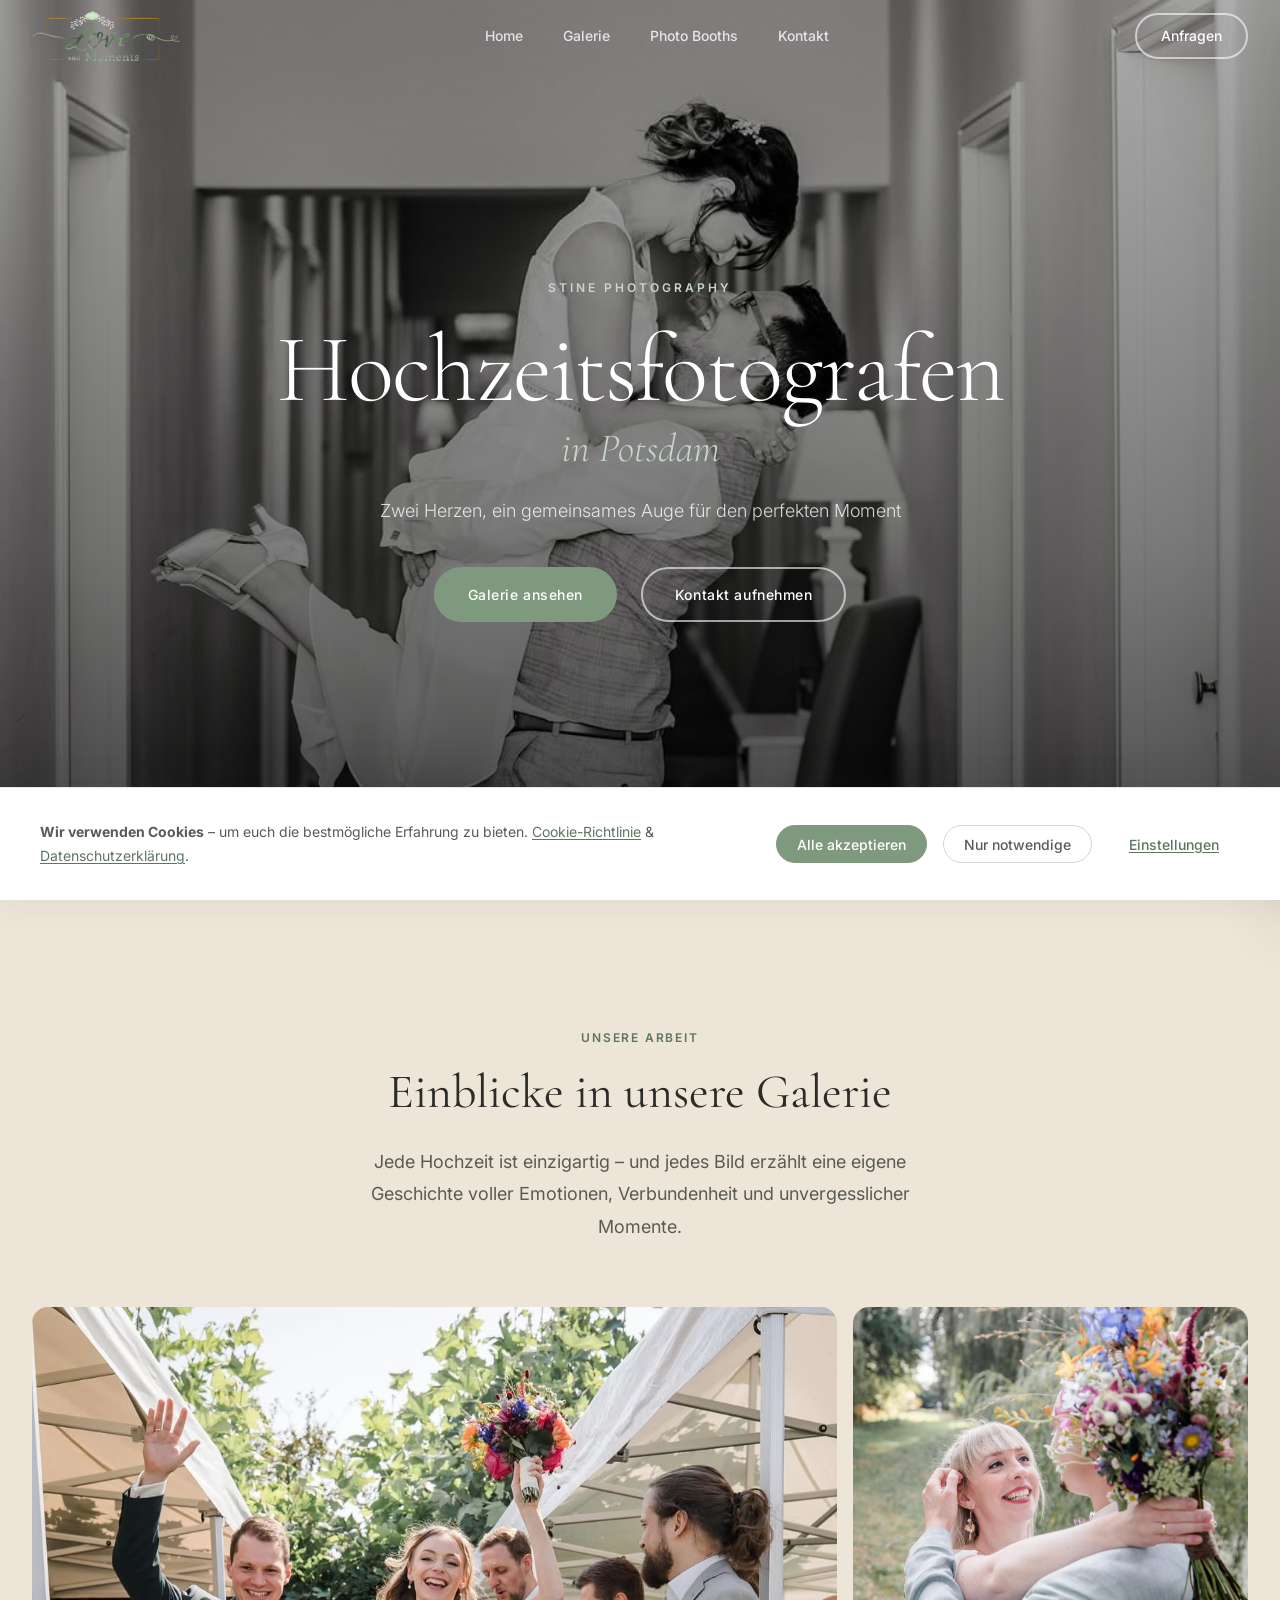
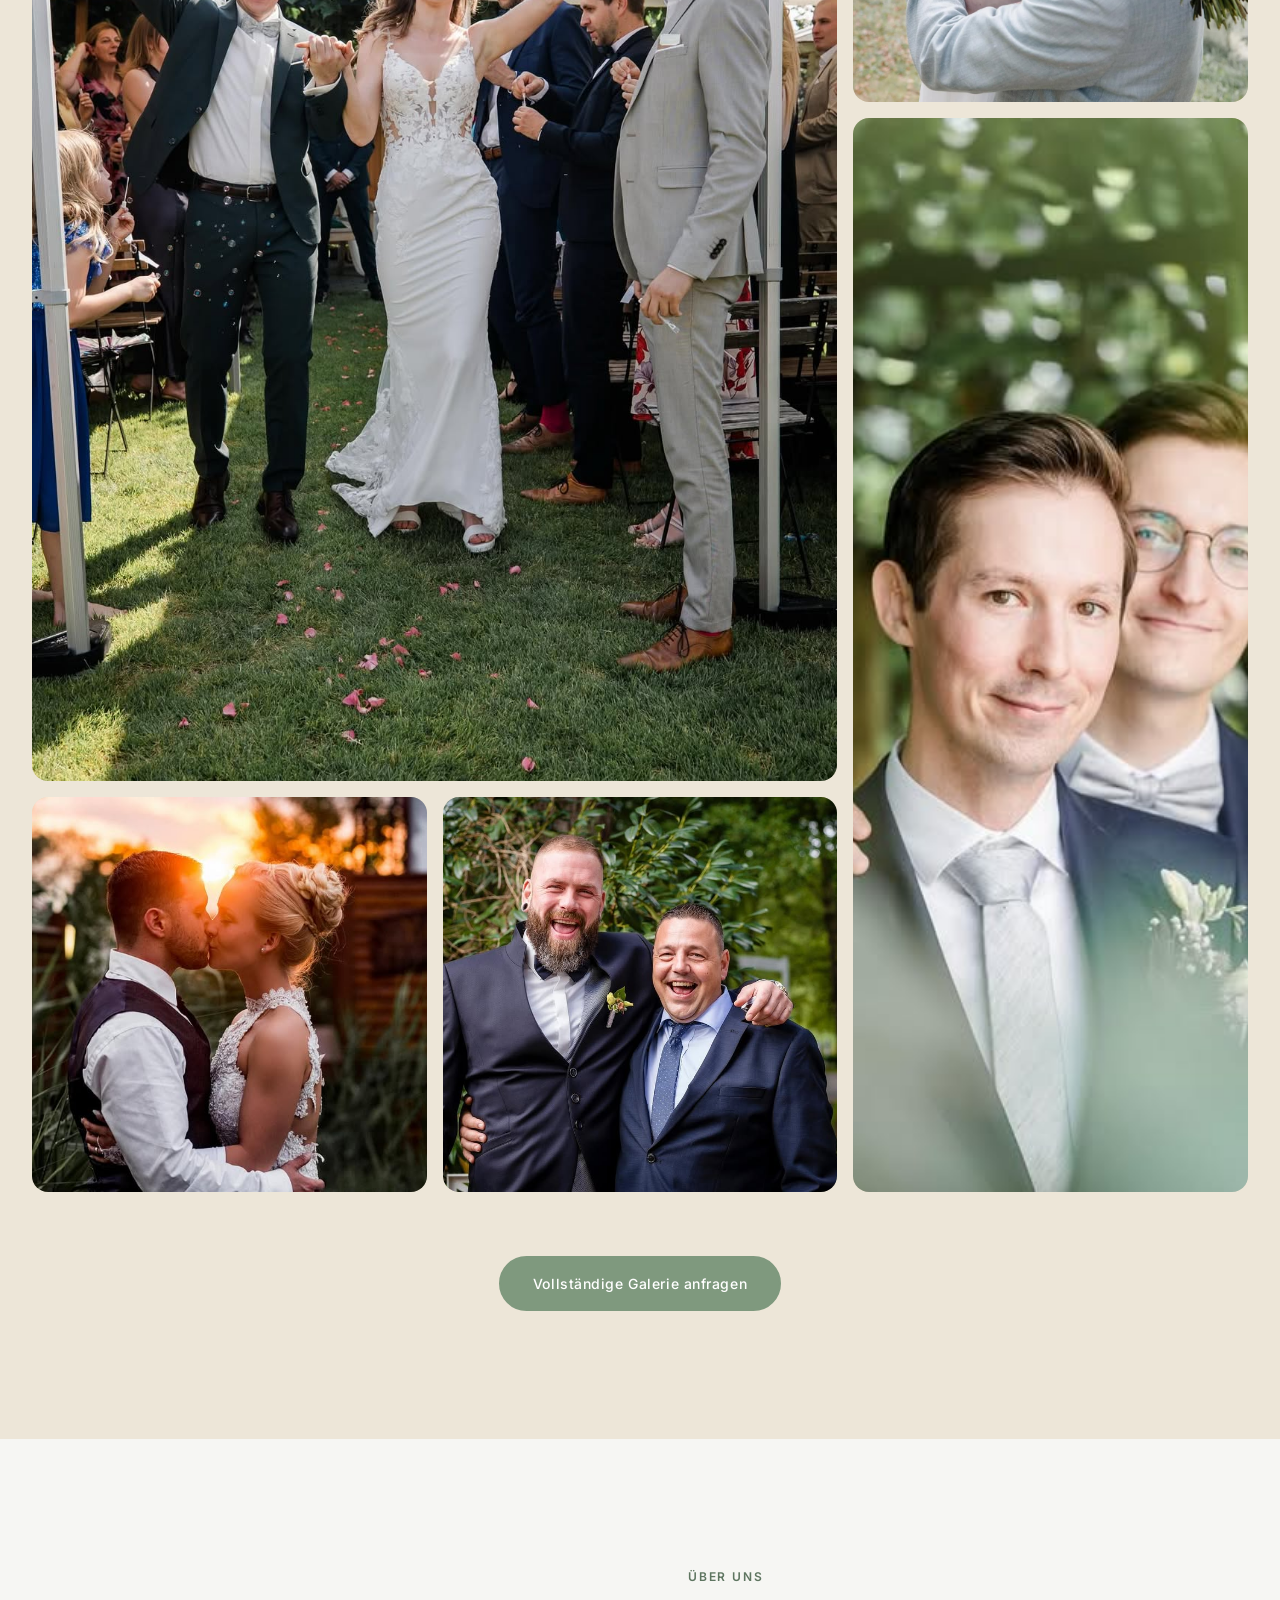
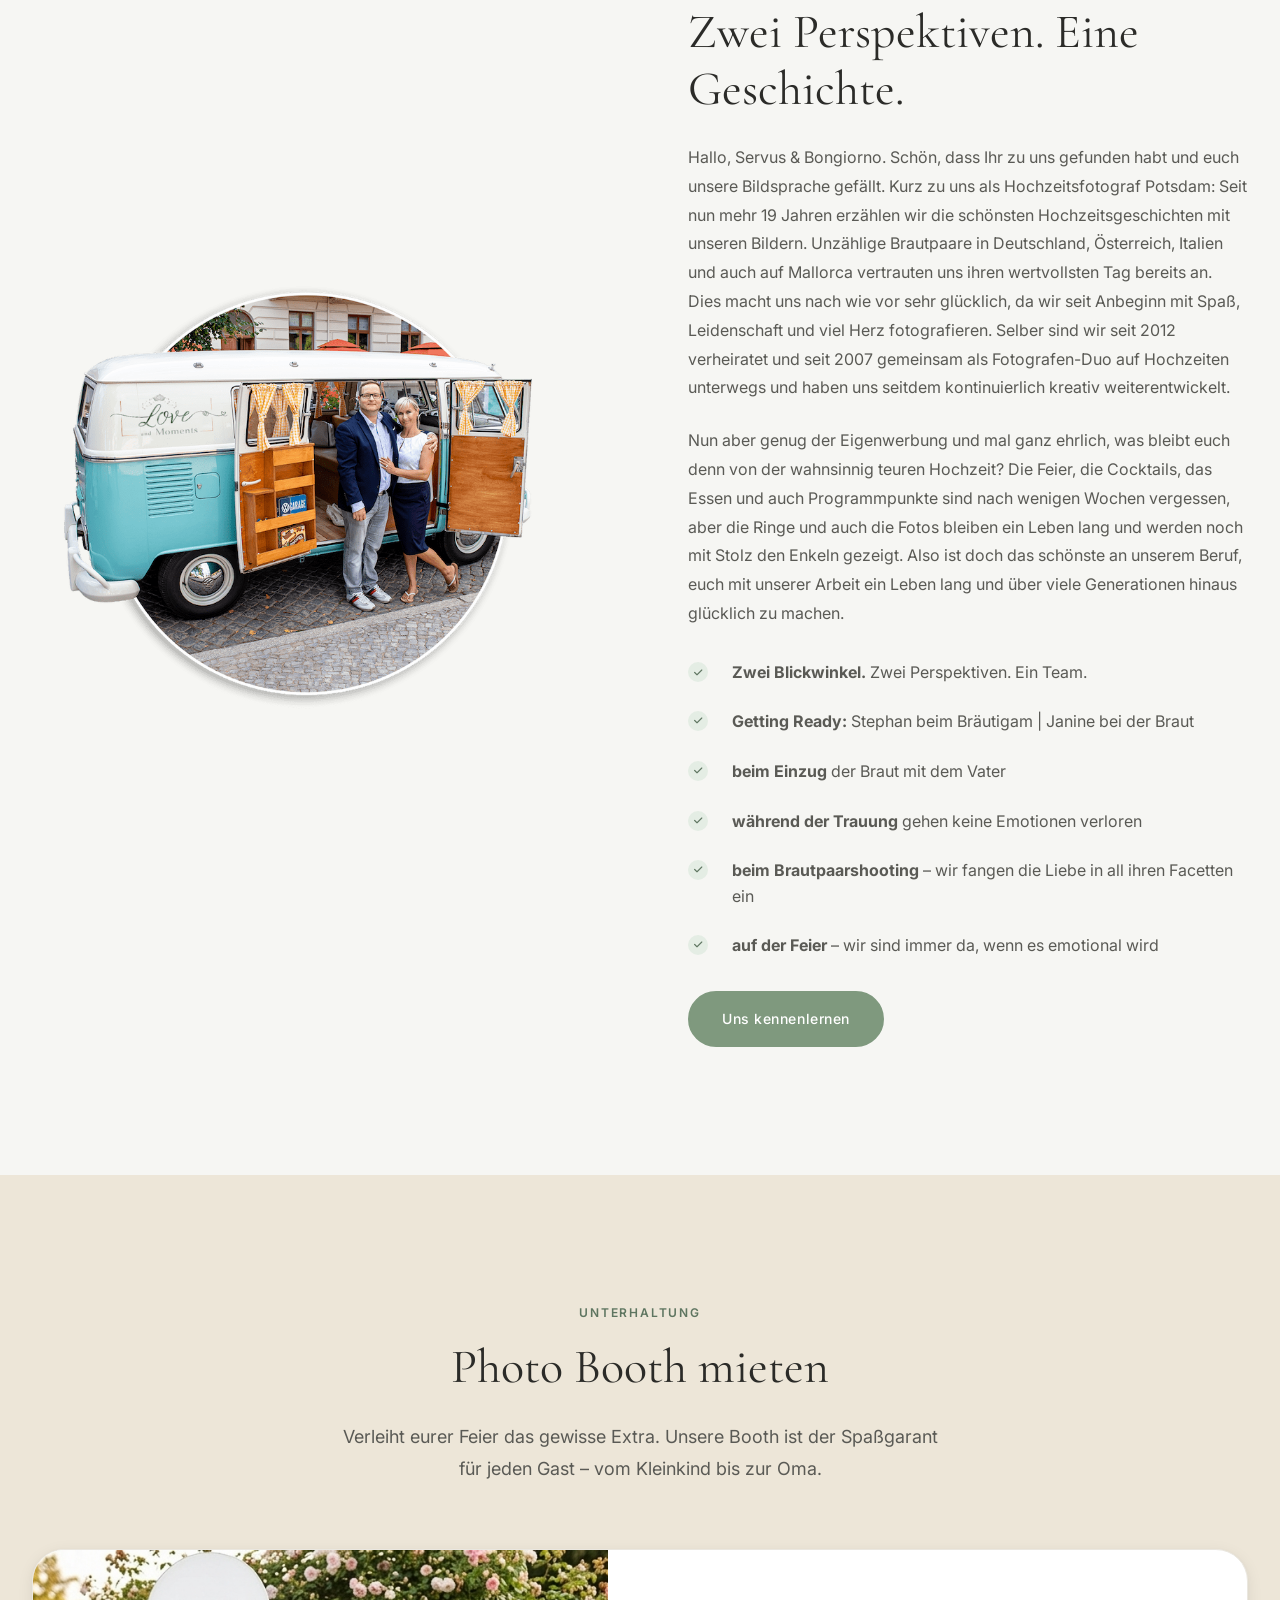
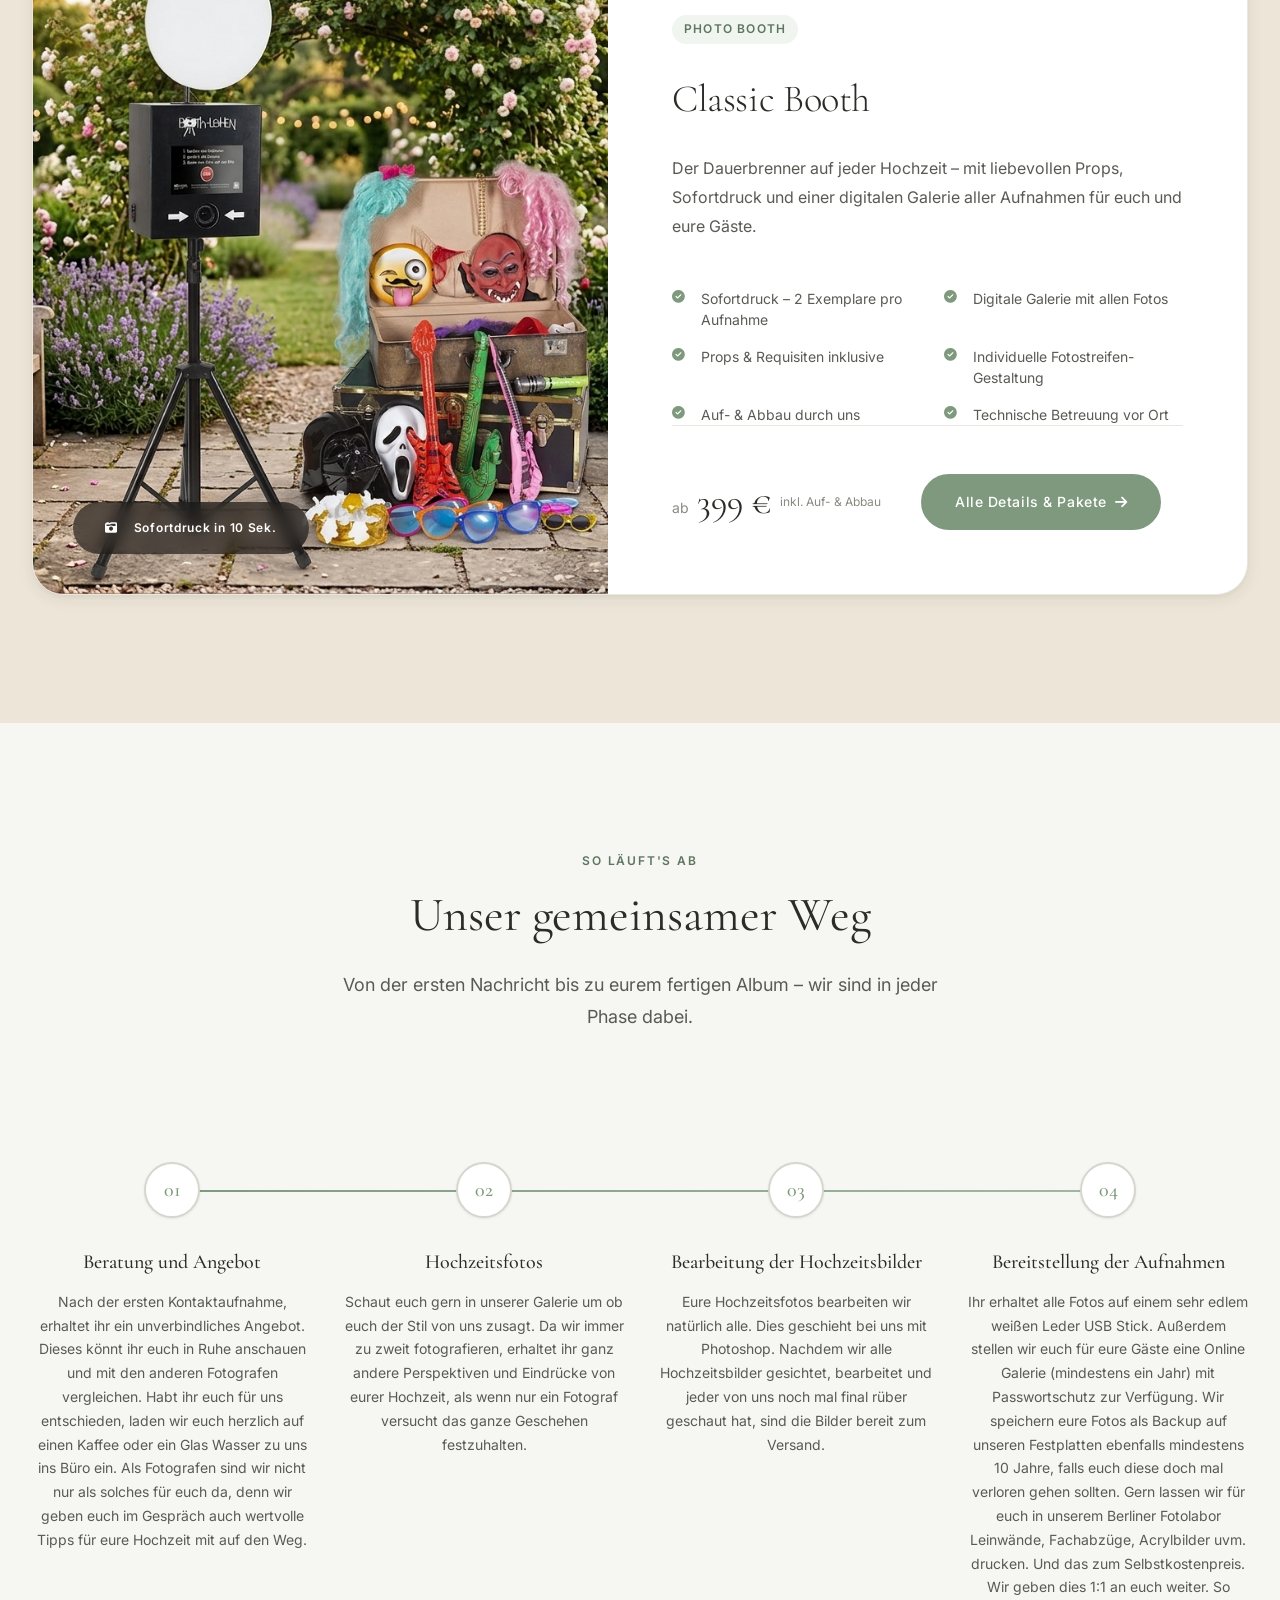
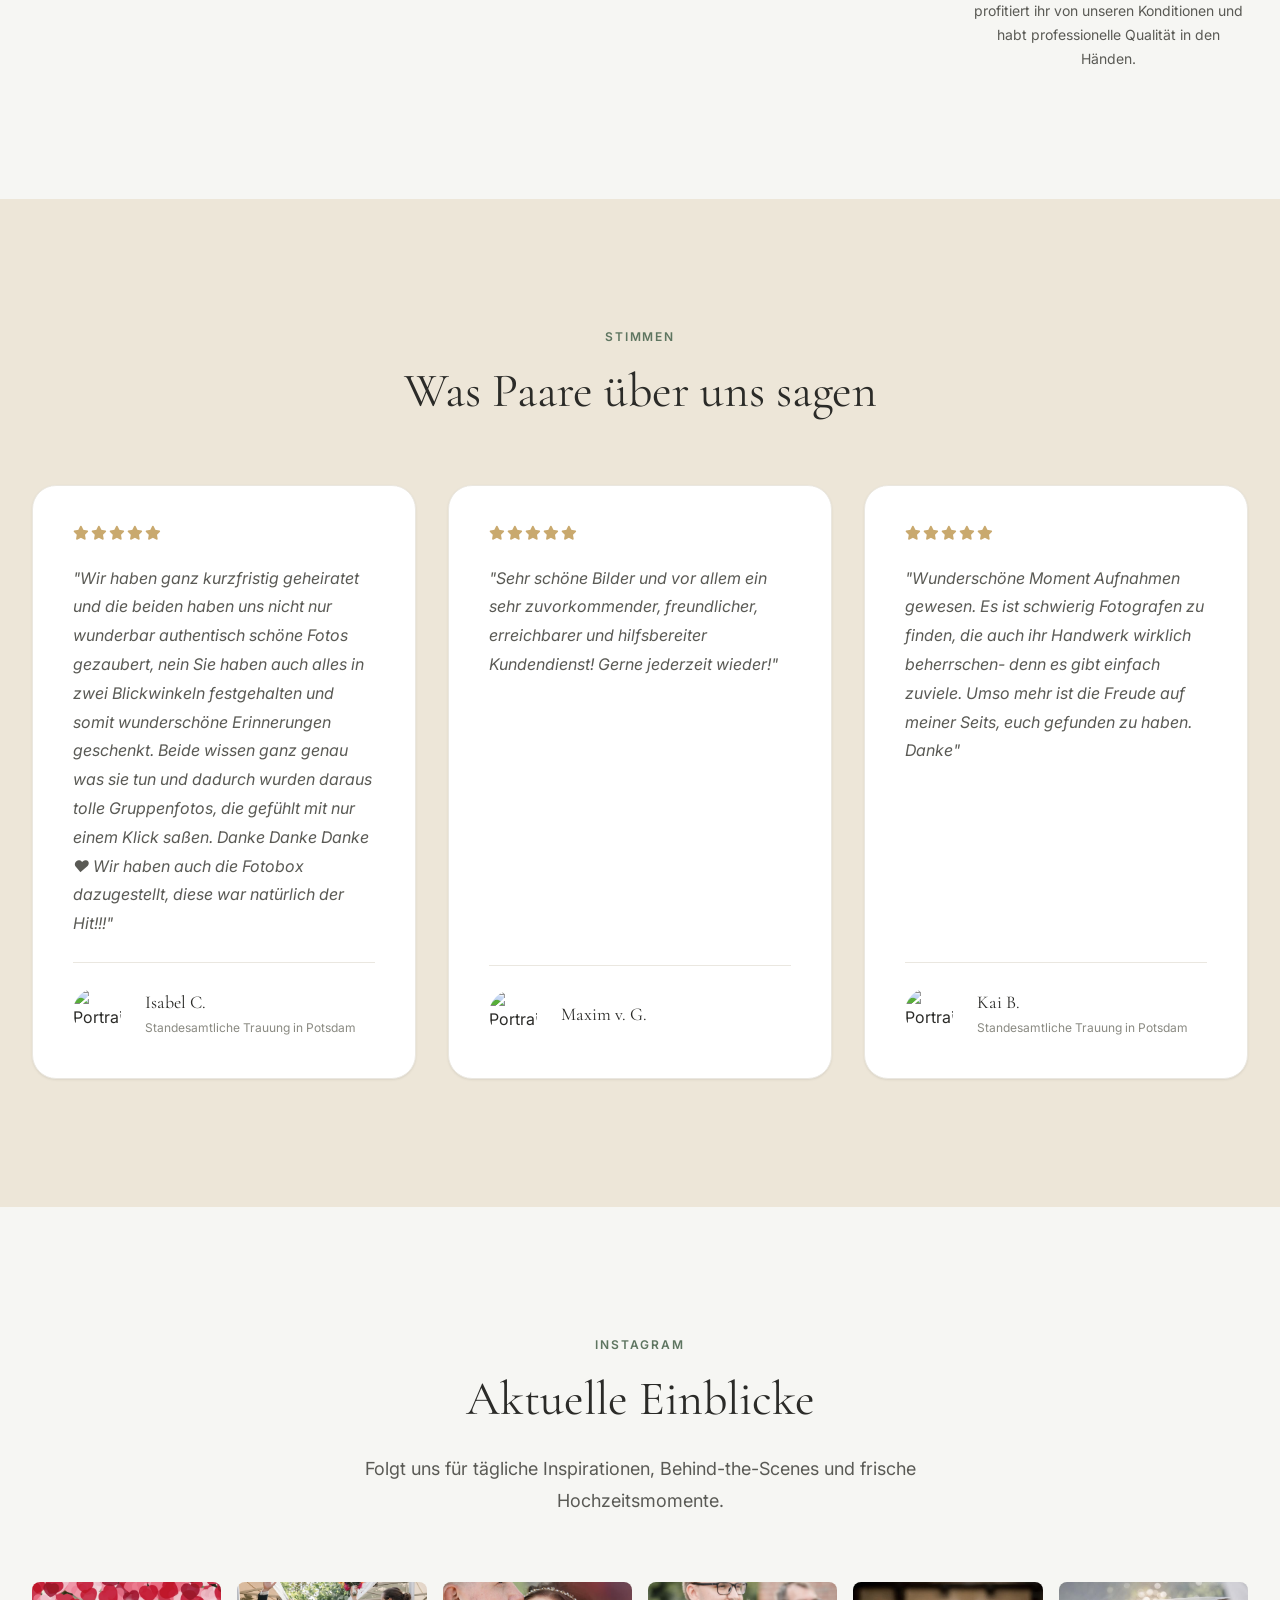
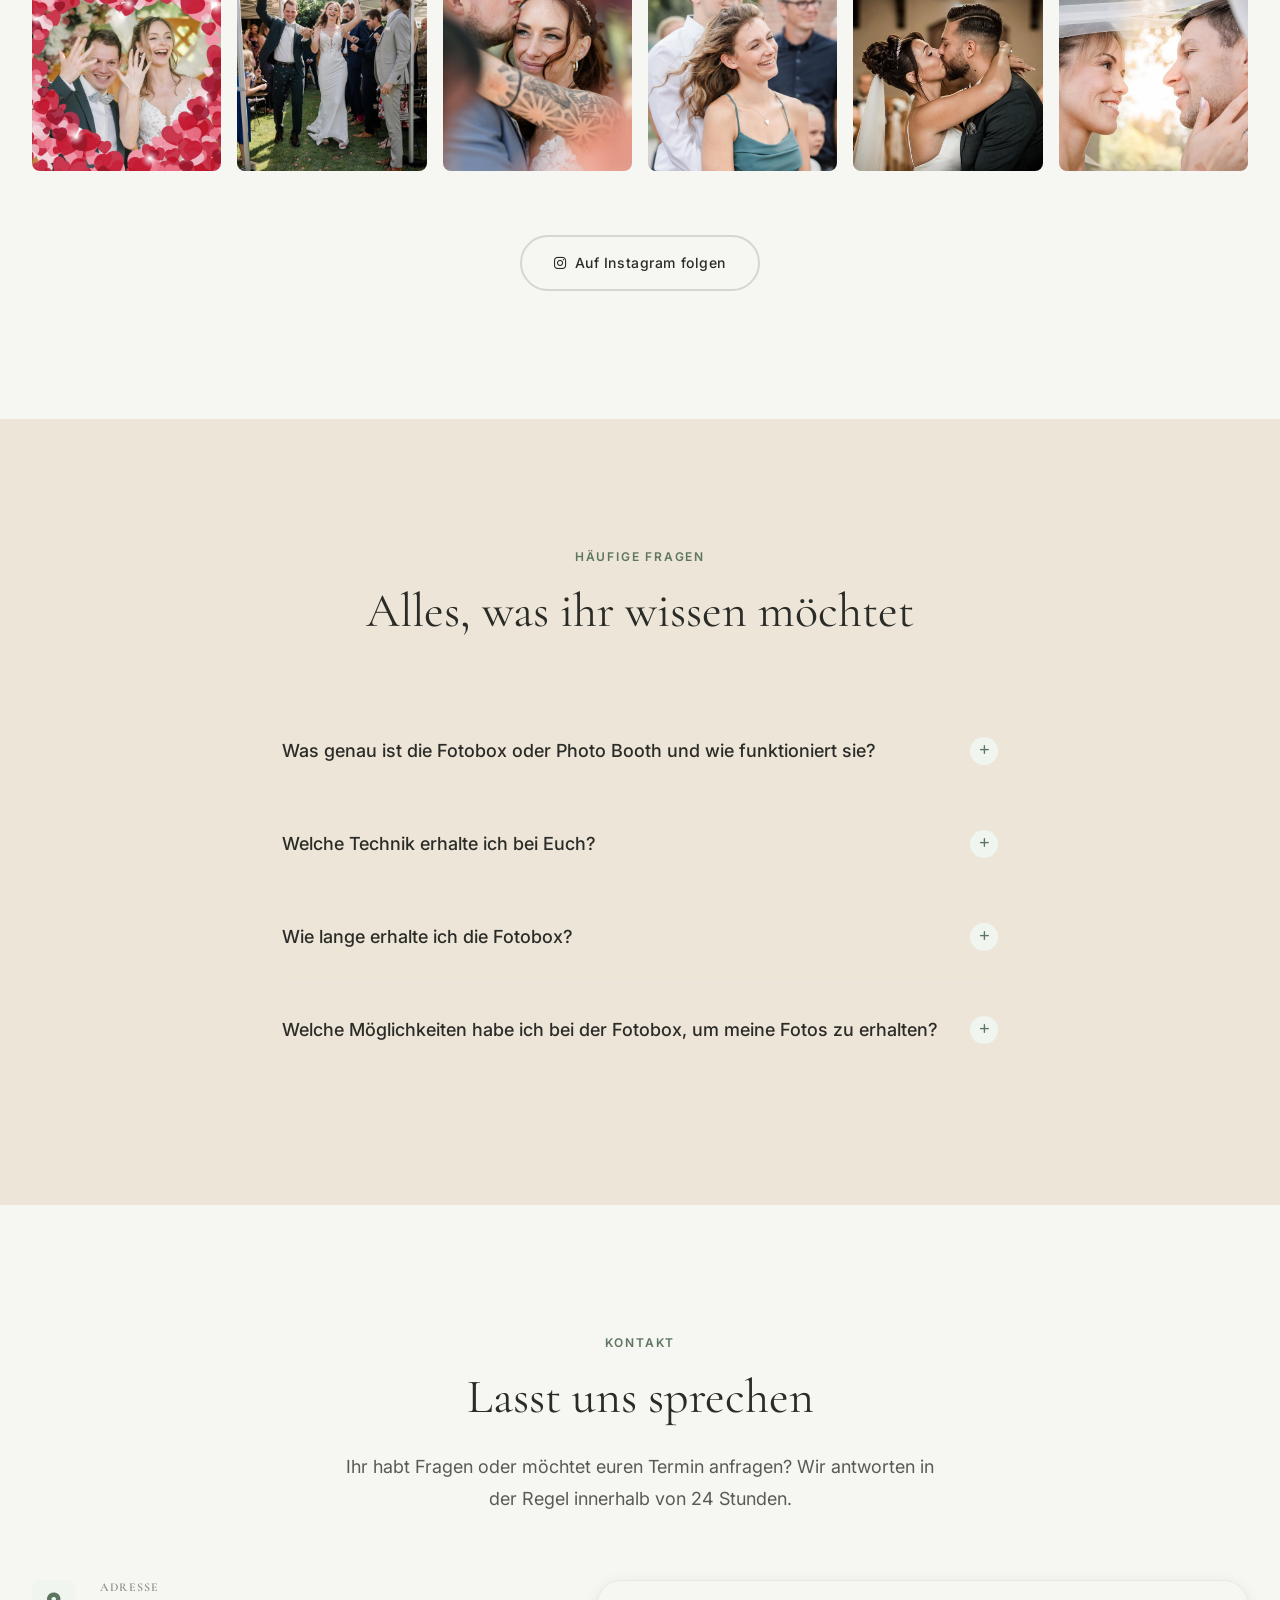
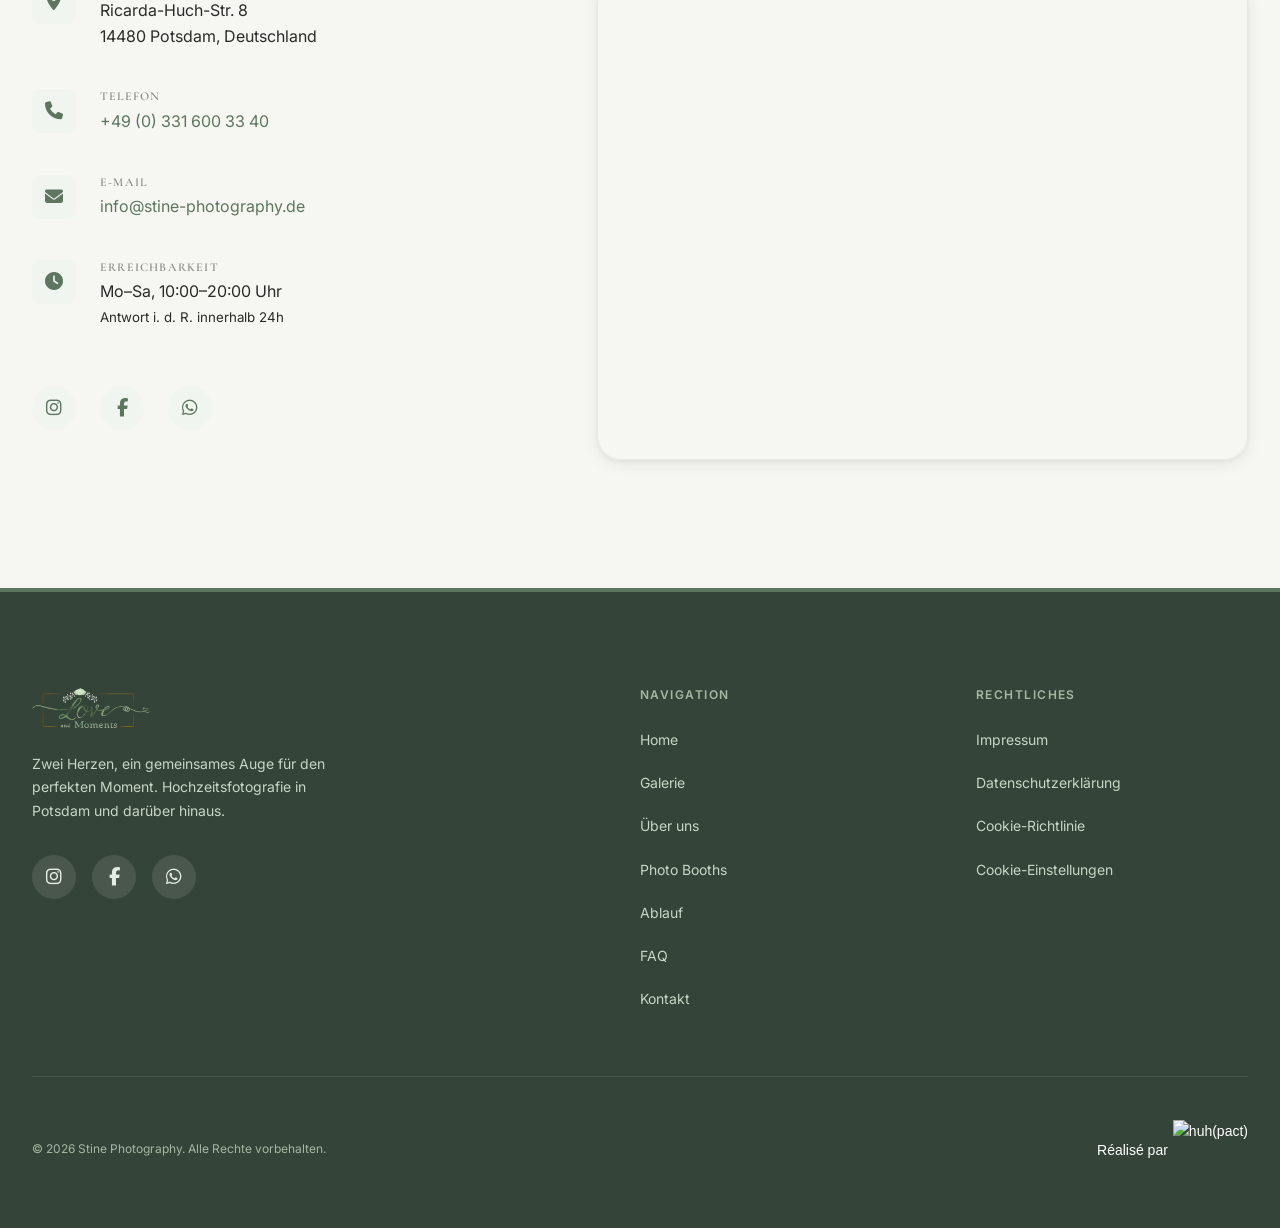
==== commit f0e66815: "fix" ====
--- a/index.html
+++ b/index.html
@@ -261,14 +261,14 @@
         <article class="booth-single" data-aos="fade-up">
           <div class="booth-single-image">
             <img
-              src="https://images.pexels.com/photos/4160094/pexels-photo-4160094.jpeg?auto=compress&cs=tinysrgb&w=900"
+              src="/img/box1.png"
               alt="Photo Booth mit Requisiten und Sofortdruck bei einer Hochzeitsfeier"
               loading="lazy"
               decoding="async"
             />
             <div class="booth-single-img-badge">
               <i class="fa-solid fa-camera-retro" aria-hidden="true"></i>
-              Sofortdruck in 30 Sek.
+              Sofortdruck in 10 Sek.
             </div>
           </div>
           <div class="booth-single-content">
@@ -288,7 +288,7 @@
             <div class="booth-single-footer">
               <div class="booth-single-price">
                 <span class="booth-single-price-from">ab</span>
-                <strong class="booth-single-price-amount">499 €</strong>
+                <strong class="booth-single-price-amount">399 €</strong>
                 <span class="booth-single-price-note">inkl. Auf- &amp; Abbau</span>
               </div>
               <a href="photo-booths.html" class="btn btn-primary">
@@ -413,7 +413,6 @@
       </div>
     </section>
 
-    <!-- INSTAGRAM -->
     <section class="section" id="instagram" aria-labelledby="instagram-heading">
       <div class="container">
         <div class="section-header" data-aos="fade-up">
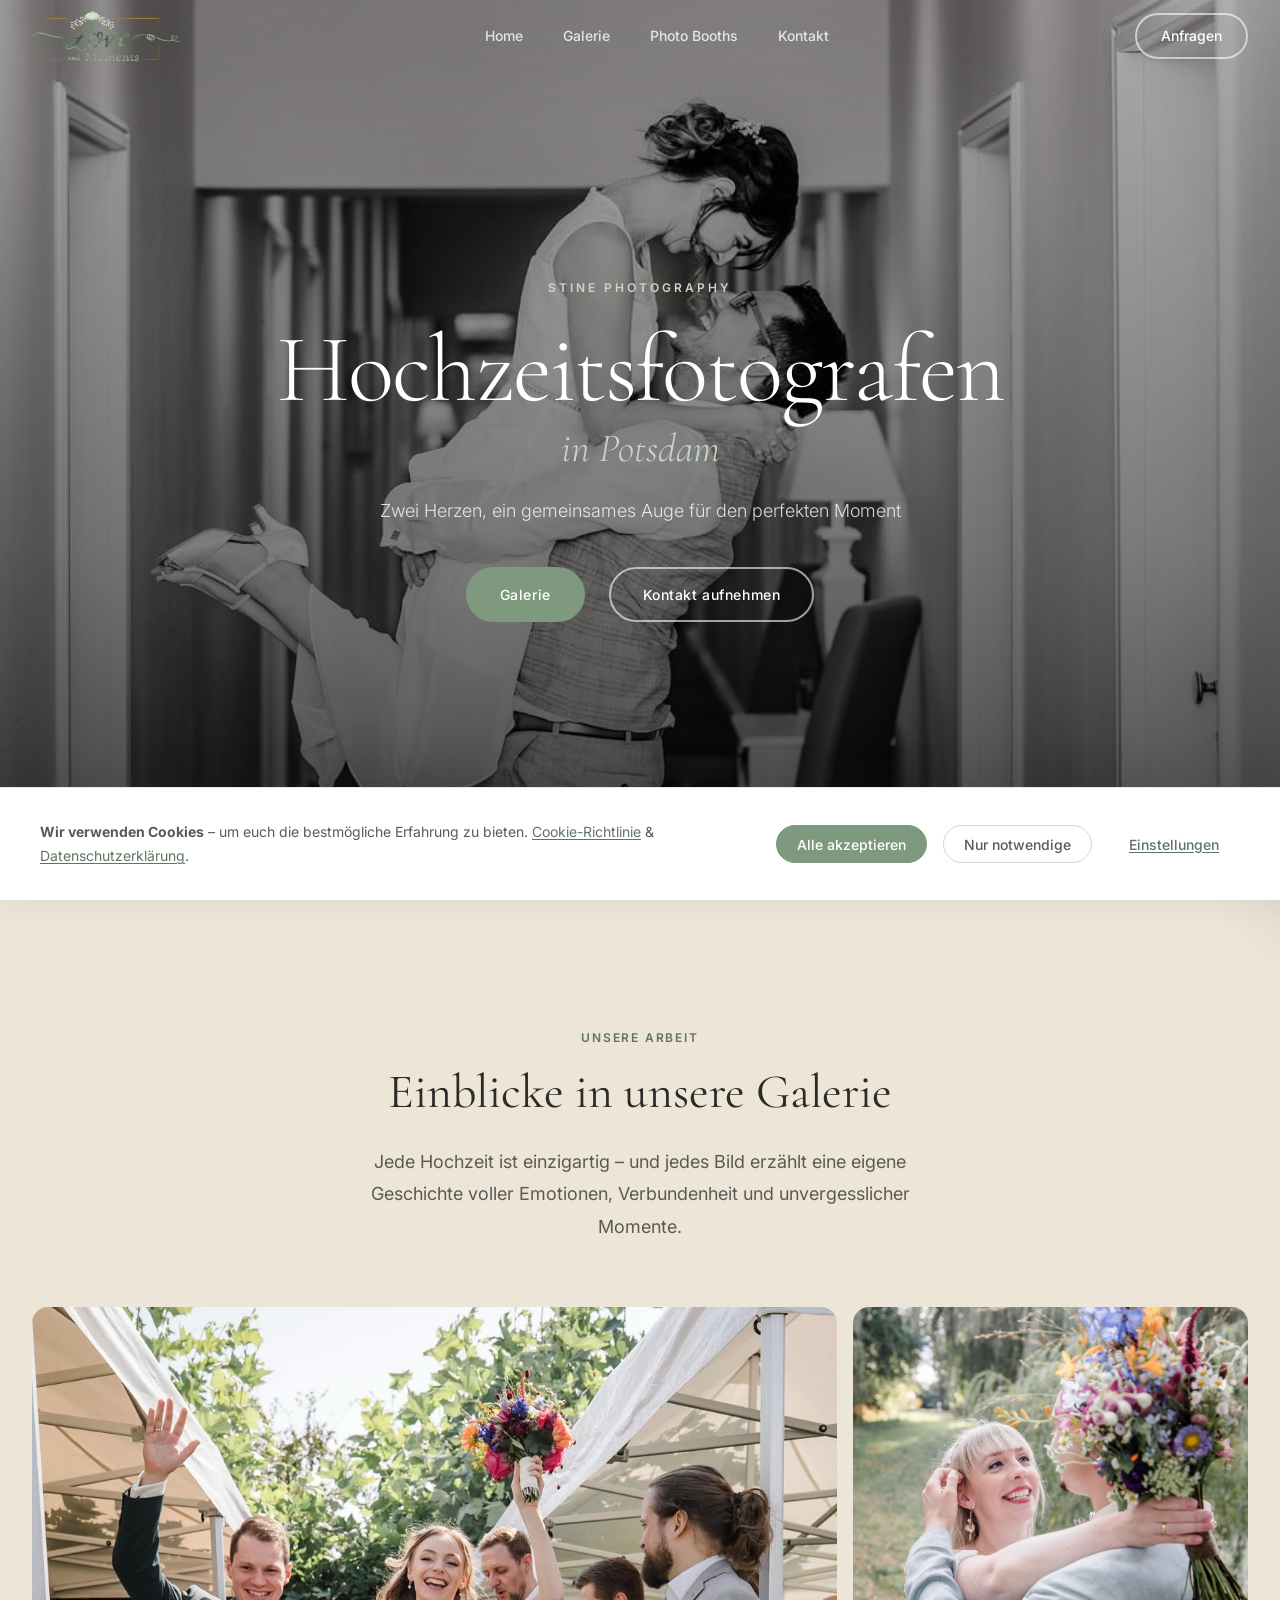
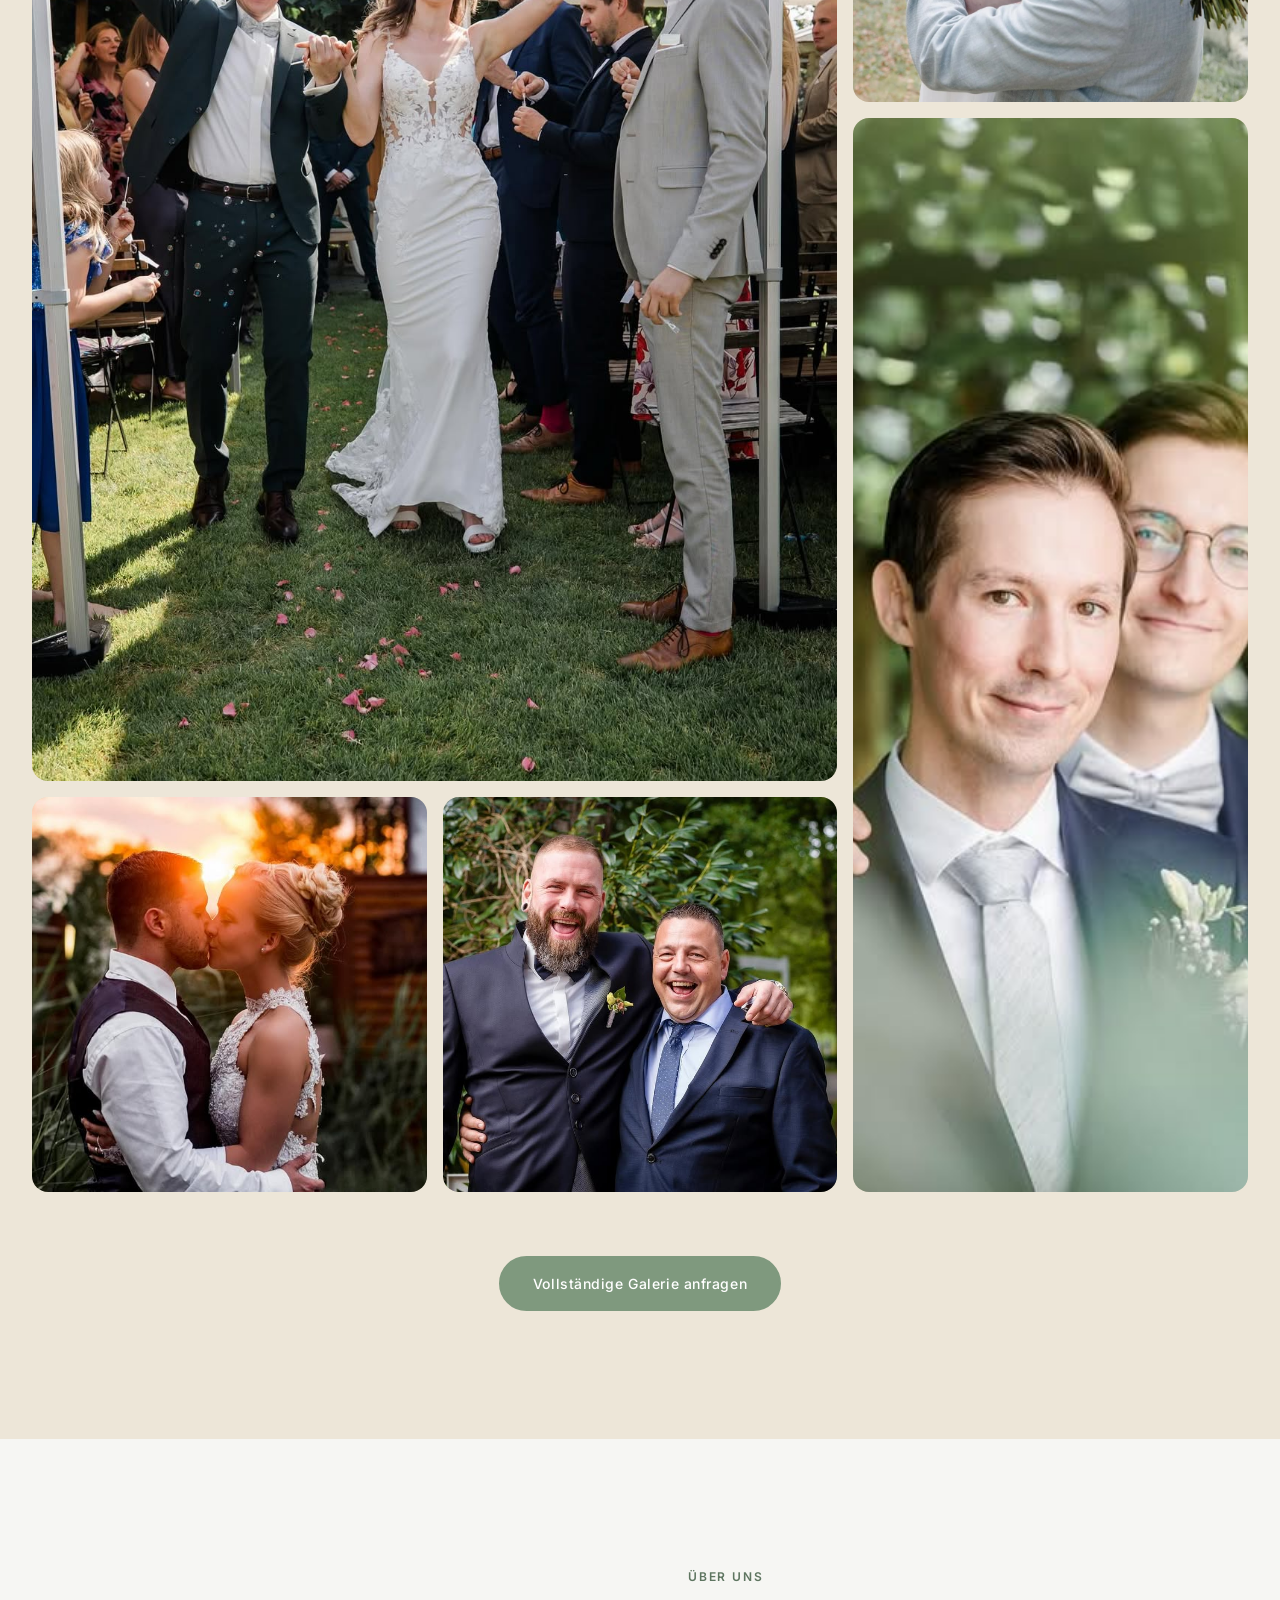
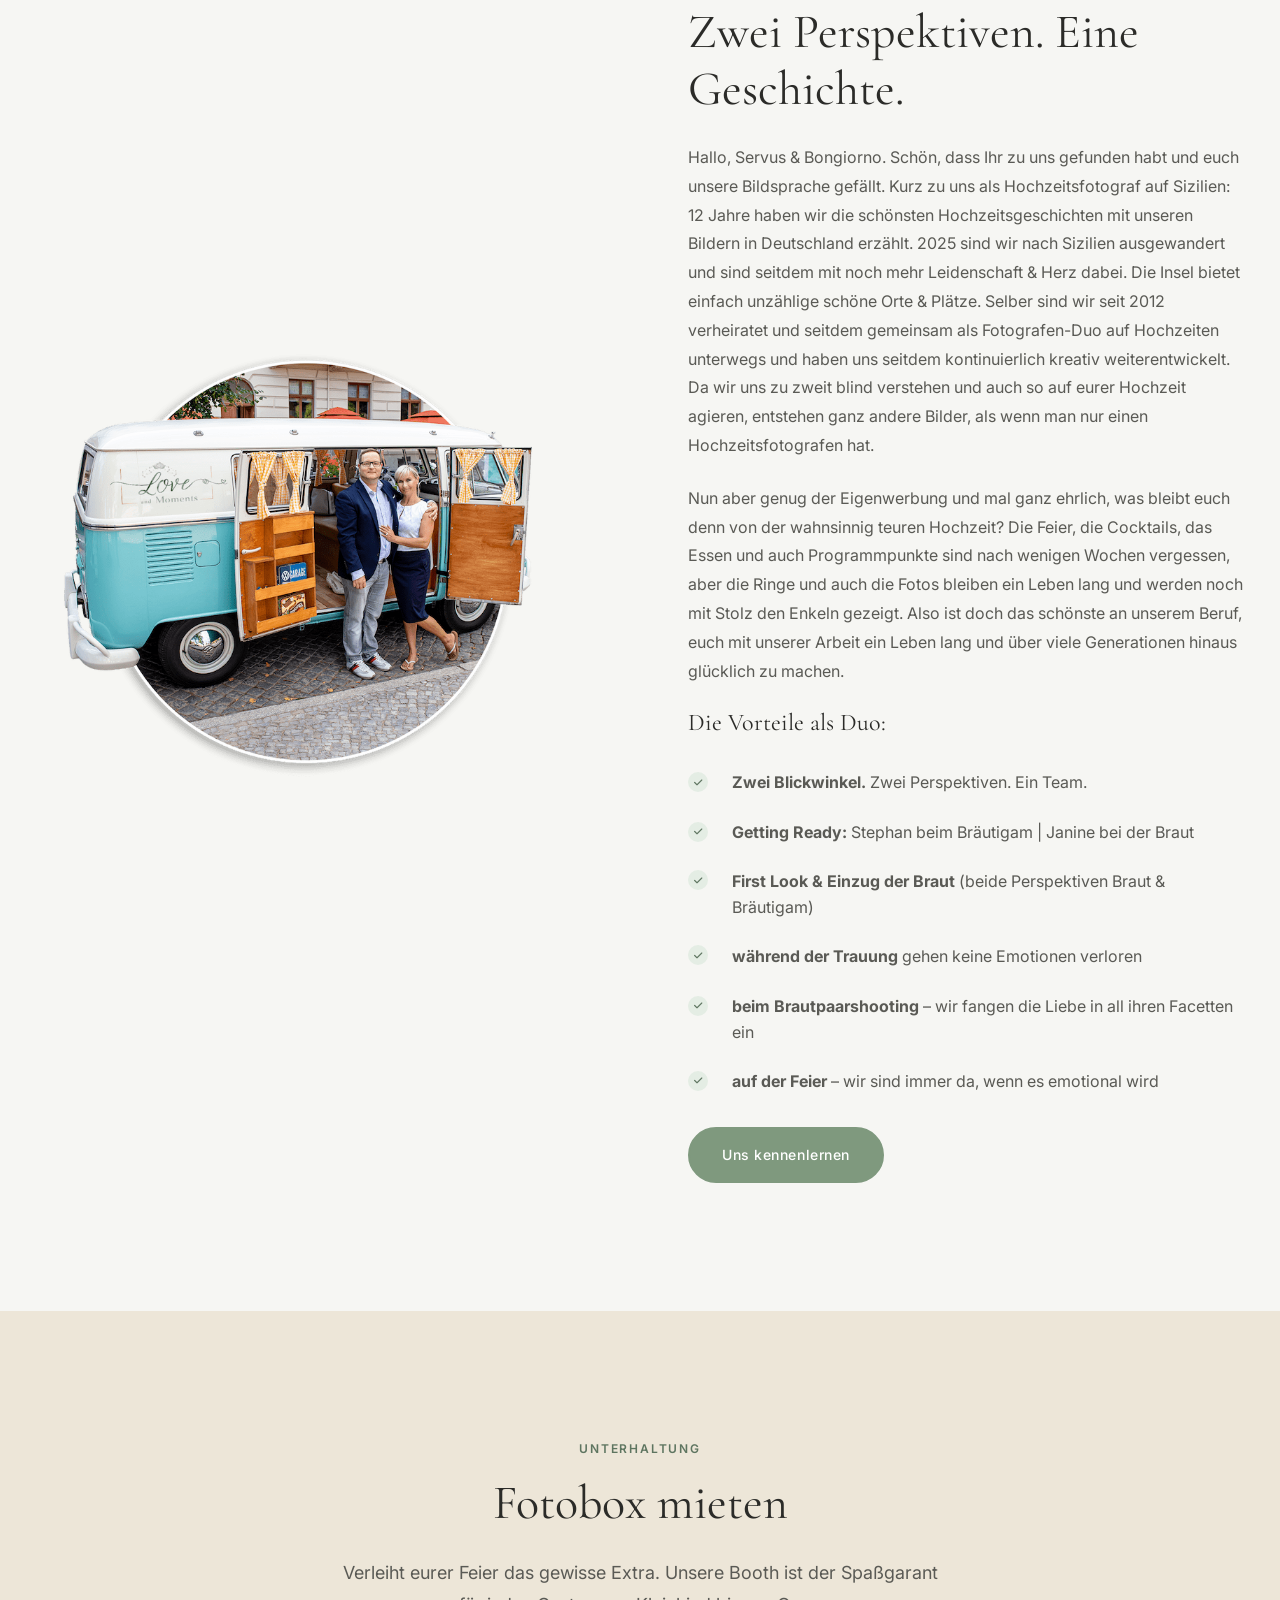
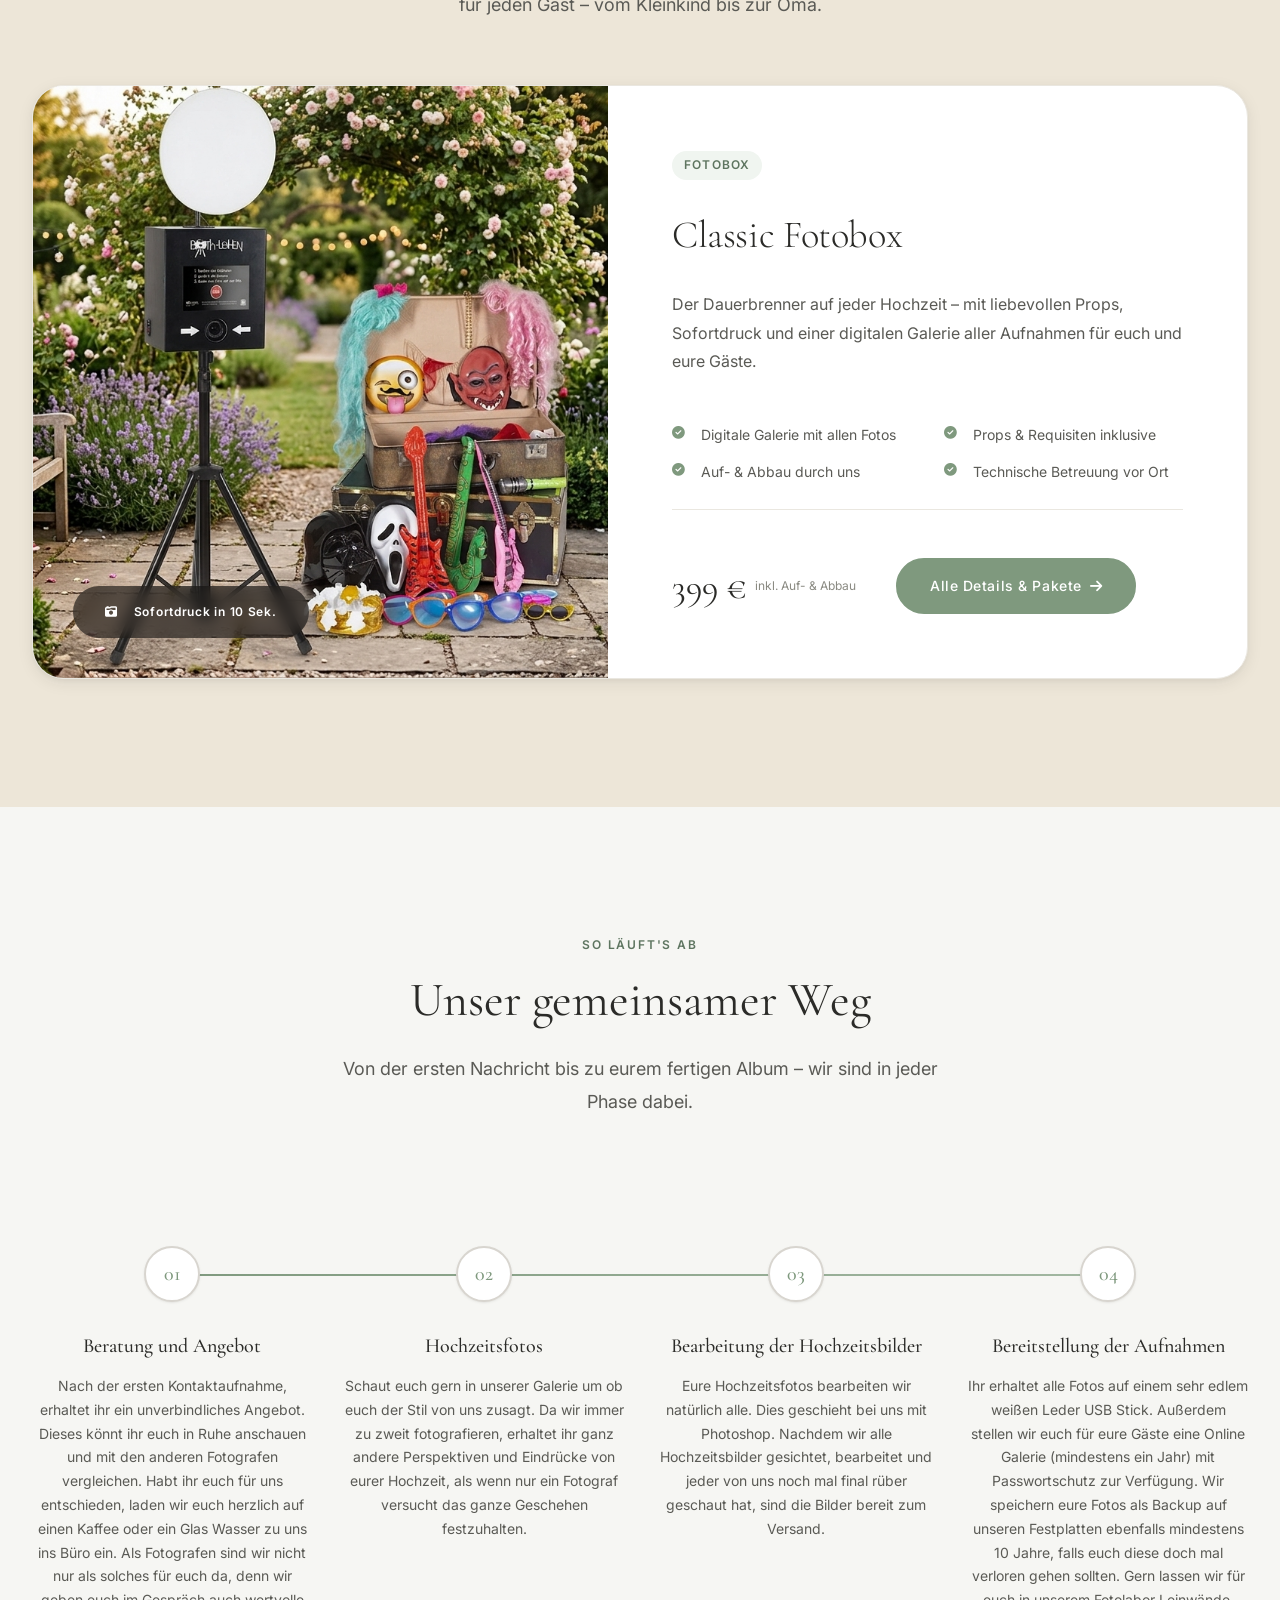
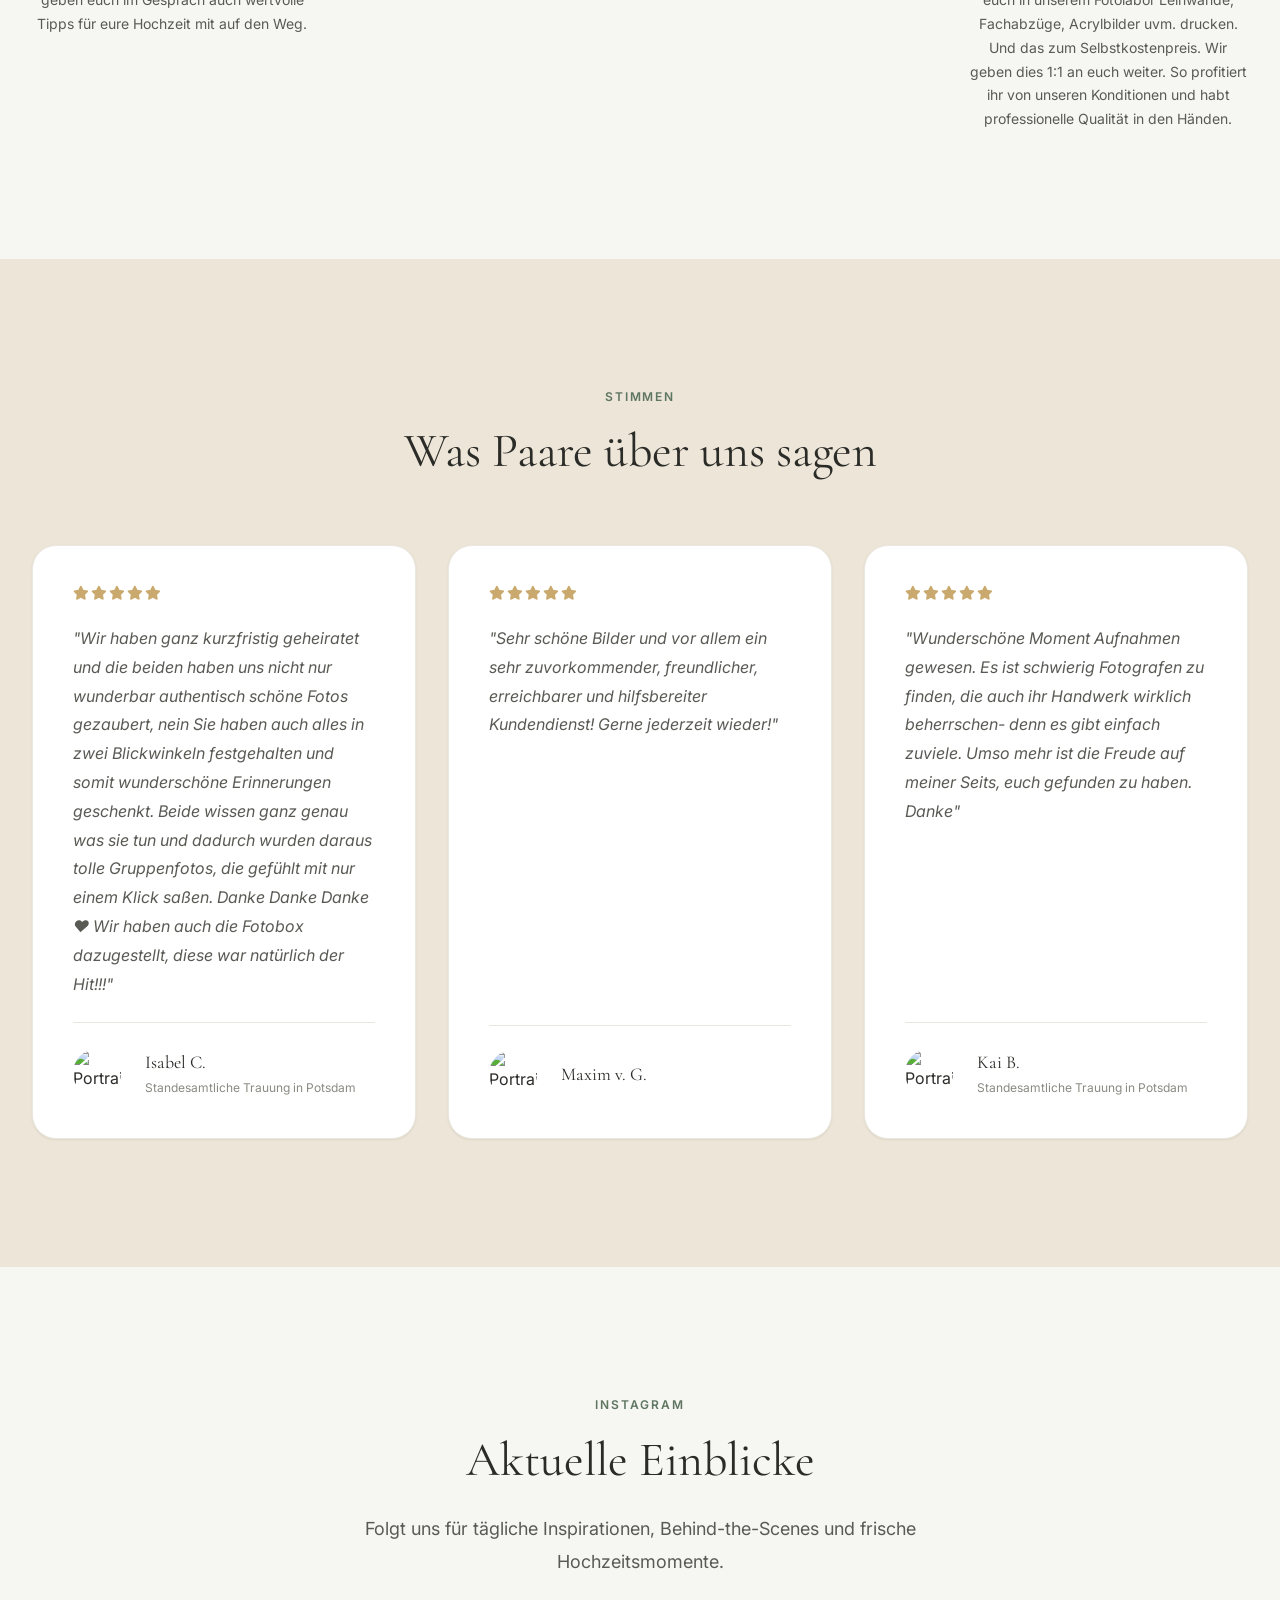
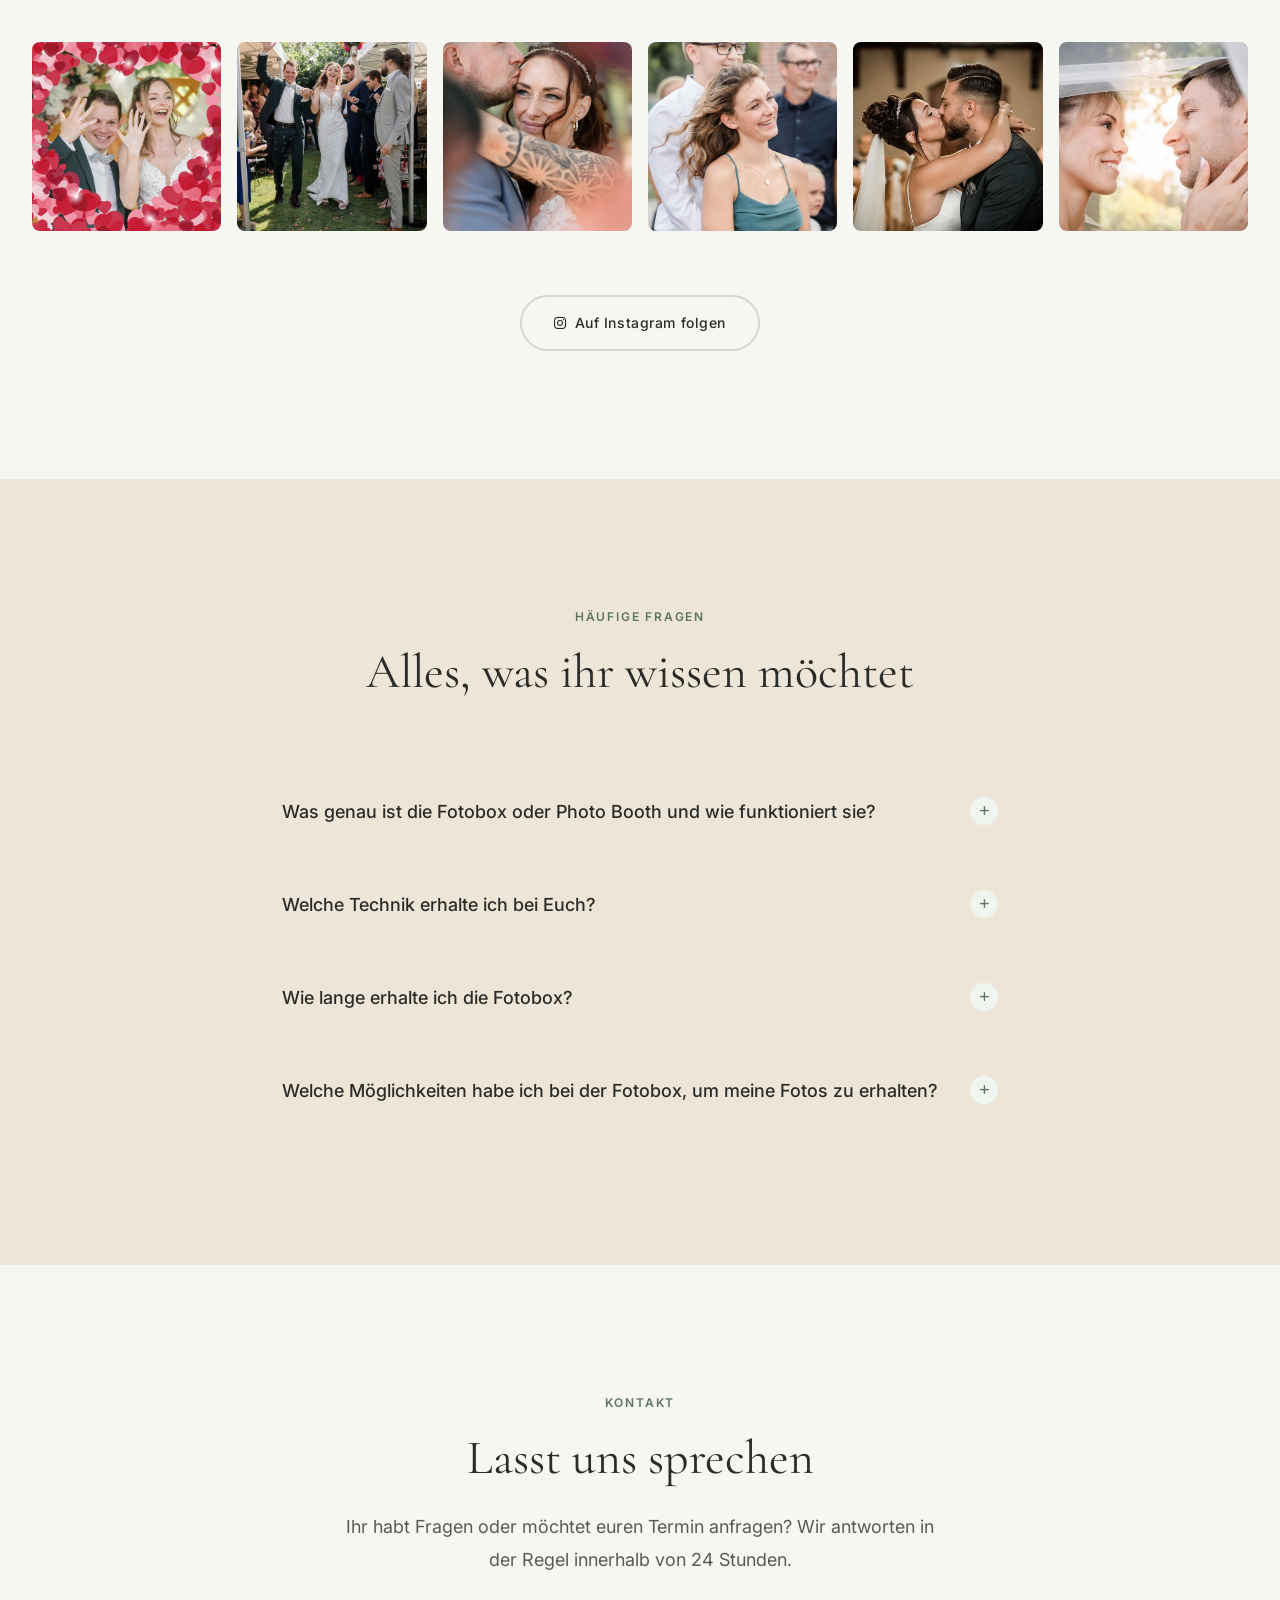
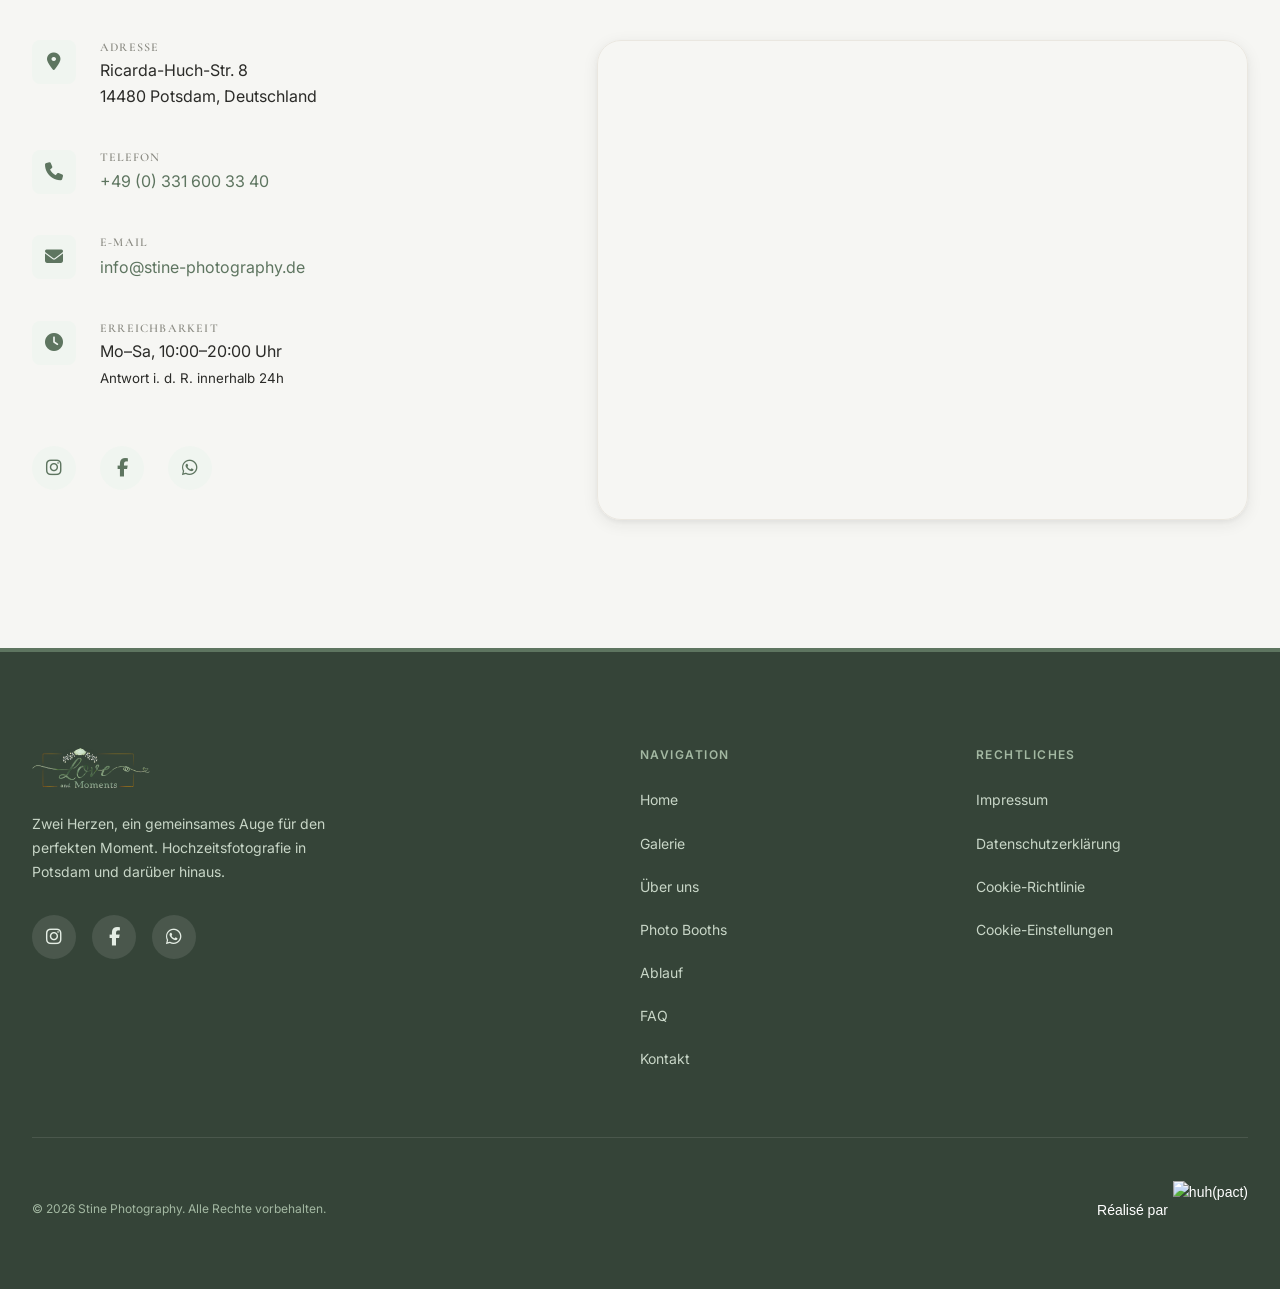
==== commit 02a29770: "fix" ====
--- a/index.html
+++ b/index.html
@@ -128,7 +128,7 @@
         </h1>
         <p class="hero-tagline">Zwei Herzen, ein gemeinsames Auge für den perfekten Moment</p>
         <div class="hero-actions">
-          <a href="/gallery.html" class="btn btn-primary">Galerie ansehen</a>
+          <a href="/gallery.html" class="btn btn-primary">Galerie</a>
           <a href="/contact.html" class="btn btn-outline">Kontakt aufnehmen</a>
         </div>
       </div>
@@ -201,9 +201,10 @@
           <div class="about-content" data-aos="fade-left" data-aos-delay="100">
             <p class="section-eyebrow">Über uns</p>
             <h2 id="about-heading" class="section-title">Zwei Perspektiven. Eine Geschichte.</h2>
-            <p class="about-text">Hallo, Servus & Bongiorno. Schön, dass Ihr zu uns gefunden habt und euch unsere Bildsprache gefällt. Kurz zu uns als Hochzeitsfotograf Potsdam: Seit nun mehr 19 Jahren erzählen wir die schönsten Hochzeitsgeschichten mit unseren Bildern. Unzählige Brautpaare in Deutschland, Österreich, Italien und auch auf Mallorca vertrauten uns ihren wertvollsten Tag bereits an. Dies macht uns nach wie vor sehr glücklich, da wir seit Anbeginn mit Spaß, Leidenschaft und viel Herz fotografieren. Selber sind wir seit 2012 verheiratet und seit 2007 gemeinsam als Fotografen-Duo auf Hochzeiten unterwegs und haben uns seitdem kontinuierlich kreativ weiterentwickelt.</p>
+            <p class="about-text">Hallo, Servus & Bongiorno. Schön, dass Ihr zu uns gefunden habt und euch unsere Bildsprache gefällt. Kurz zu uns als Hochzeitsfotograf auf Sizilien: 12 Jahre haben wir die schönsten Hochzeitsgeschichten mit unseren Bildern in Deutschland erzählt. 2025 sind wir nach Sizilien ausgewandert und sind seitdem mit noch mehr Leidenschaft & Herz dabei. Die Insel bietet einfach unzählige schöne Orte & Plätze. Selber sind wir seit 2012 verheiratet und seitdem gemeinsam als Fotografen-Duo auf Hochzeiten unterwegs und haben uns seitdem kontinuierlich kreativ weiterentwickelt. Da wir uns zu zweit blind verstehen und auch so auf eurer Hochzeit agieren, entstehen ganz andere Bilder, als wenn man nur einen Hochzeitsfotografen hat. </p>
             <p class="about-text">Nun aber genug der Eigenwerbung und mal ganz ehrlich, was bleibt euch denn von der wahnsinnig teuren Hochzeit? Die Feier, die Cocktails, das Essen und auch Programmpunkte sind nach wenigen Wochen vergessen, aber die Ringe und auch die Fotos bleiben ein Leben lang und werden noch mit Stolz den Enkeln gezeigt. Also ist doch das schönste an unserem Beruf, euch mit unserer Arbeit ein Leben lang und über viele Generationen hinaus glücklich zu machen.</p>
 
+            <h2>Die Vorteile als Duo:</h2>
             <ul class="about-benefits" role="list">
               <li class="benefit-item" data-aos="fade-left" data-aos-delay="100">
                 <i class="fa-solid fa-check benefit-icon" aria-hidden="true"></i>
@@ -220,7 +221,7 @@
               <li class="benefit-item" data-aos="fade-left" data-aos-delay="260">
                 <i class="fa-solid fa-check benefit-icon" aria-hidden="true"></i>
                 <div>
-                  <strong>beim Einzug </strong> der Braut mit dem Vater
+                  <strong>First Look & Einzug der Braut </strong> (beide Perspektiven Braut & Bräutigam) 
                 </div>
               </li>
               <li class="benefit-item" data-aos="fade-left" data-aos-delay="340">
@@ -254,7 +255,7 @@
       <div class="container">
         <div class="section-header" data-aos="fade-up">
           <p class="section-eyebrow">Unterhaltung</p>
-          <h2 id="booths-heading" class="section-title">Photo Booth mieten</h2>
+          <h2 id="booths-heading" class="section-title">Fotobox mieten</h2>
           <p class="section-desc">Verleiht eurer Feier das gewisse Extra. Unsere Booth ist der Spaßgarant für jeden Gast – vom Kleinkind bis zur Oma.</p>
         </div>
 
@@ -272,22 +273,19 @@
             </div>
           </div>
           <div class="booth-single-content">
-            <div class="booth-badge">Photo Booth</div>
-            <h3 class="booth-single-title">Classic Booth</h3>
+            <div class="booth-badge">Fotobox</div>
+            <h3 class="booth-single-title">Classic Fotobox</h3>
             <p class="booth-single-desc">Der Dauerbrenner auf jeder Hochzeit – mit liebevollen Props, Sofortdruck und einer digitalen Galerie aller Aufnahmen für euch und eure Gäste.</p>
 
             <ul class="booth-single-features" role="list">
-              <li><i class="fa-solid fa-circle-check" aria-hidden="true"></i> Sofortdruck – 2 Exemplare pro Aufnahme</li>
               <li><i class="fa-solid fa-circle-check" aria-hidden="true"></i> Digitale Galerie mit allen Fotos</li>
               <li><i class="fa-solid fa-circle-check" aria-hidden="true"></i> Props &amp; Requisiten inklusive</li>
-              <li><i class="fa-solid fa-circle-check" aria-hidden="true"></i> Individuelle Fotostreifen-Gestaltung</li>
               <li><i class="fa-solid fa-circle-check" aria-hidden="true"></i> Auf- &amp; Abbau durch uns</li>
               <li><i class="fa-solid fa-circle-check" aria-hidden="true"></i> Technische Betreuung vor Ort</li>
-            </ul>
+            </ul><br>
 
             <div class="booth-single-footer">
               <div class="booth-single-price">
-                <span class="booth-single-price-from">ab</span>
                 <strong class="booth-single-price-amount">399 €</strong>
                 <span class="booth-single-price-note">inkl. Auf- &amp; Abbau</span>
               </div>
@@ -341,7 +339,7 @@
             <div class="process-step-number" aria-hidden="true">04</div>
             <div class="process-step-content">
               <h3 class="process-step-title">Bereitstellung der Aufnahmen</h3>
-              <p class="process-step-desc">Ihr erhaltet alle Fotos auf einem sehr edlem weißen Leder USB Stick. Außerdem stellen wir euch für eure Gäste eine Online Galerie (mindestens ein Jahr) mit Passwortschutz zur Verfügung. Wir speichern eure Fotos als Backup auf unseren Festplatten ebenfalls mindestens 10 Jahre, falls euch diese doch mal verloren gehen sollten. Gern lassen wir für euch in unserem Berliner Fotolabor Leinwände, Fachabzüge, Acrylbilder uvm. drucken. Und das zum Selbstkostenpreis. Wir geben dies 1:1 an euch weiter. So profitiert ihr von unseren Konditionen und habt professionelle Qualität in den Händen.</p>
+              <p class="process-step-desc">Ihr erhaltet alle Fotos auf einem sehr edlem weißen Leder USB Stick. Außerdem stellen wir euch für eure Gäste eine Online Galerie (mindestens ein Jahr) mit Passwortschutz zur Verfügung. Wir speichern eure Fotos als Backup auf unseren Festplatten ebenfalls mindestens 10 Jahre, falls euch diese doch mal verloren gehen sollten. Gern lassen wir für euch in unserem Fotolabor Leinwände, Fachabzüge, Acrylbilder uvm. drucken. Und das zum Selbstkostenpreis. Wir geben dies 1:1 an euch weiter. So profitiert ihr von unseren Konditionen und habt professionelle Qualität in den Händen.</p>
             </div>
           </div>
         </div>
--- a/style.css
+++ b/style.css
@@ -77,6 +77,8 @@
   scroll-behavior: smooth;
   font-size: 16px;
   -webkit-text-size-adjust: 100%;
+  overflow-x: hidden;
+  width: 100%;
 }
 
 ::selection {
@@ -93,6 +95,8 @@
   -webkit-font-smoothing: antialiased;
   -moz-osx-font-smoothing: grayscale;
   overflow-x: hidden;
+  width: 100%;
+  position: relative;
 }
 
 body.no-scroll {
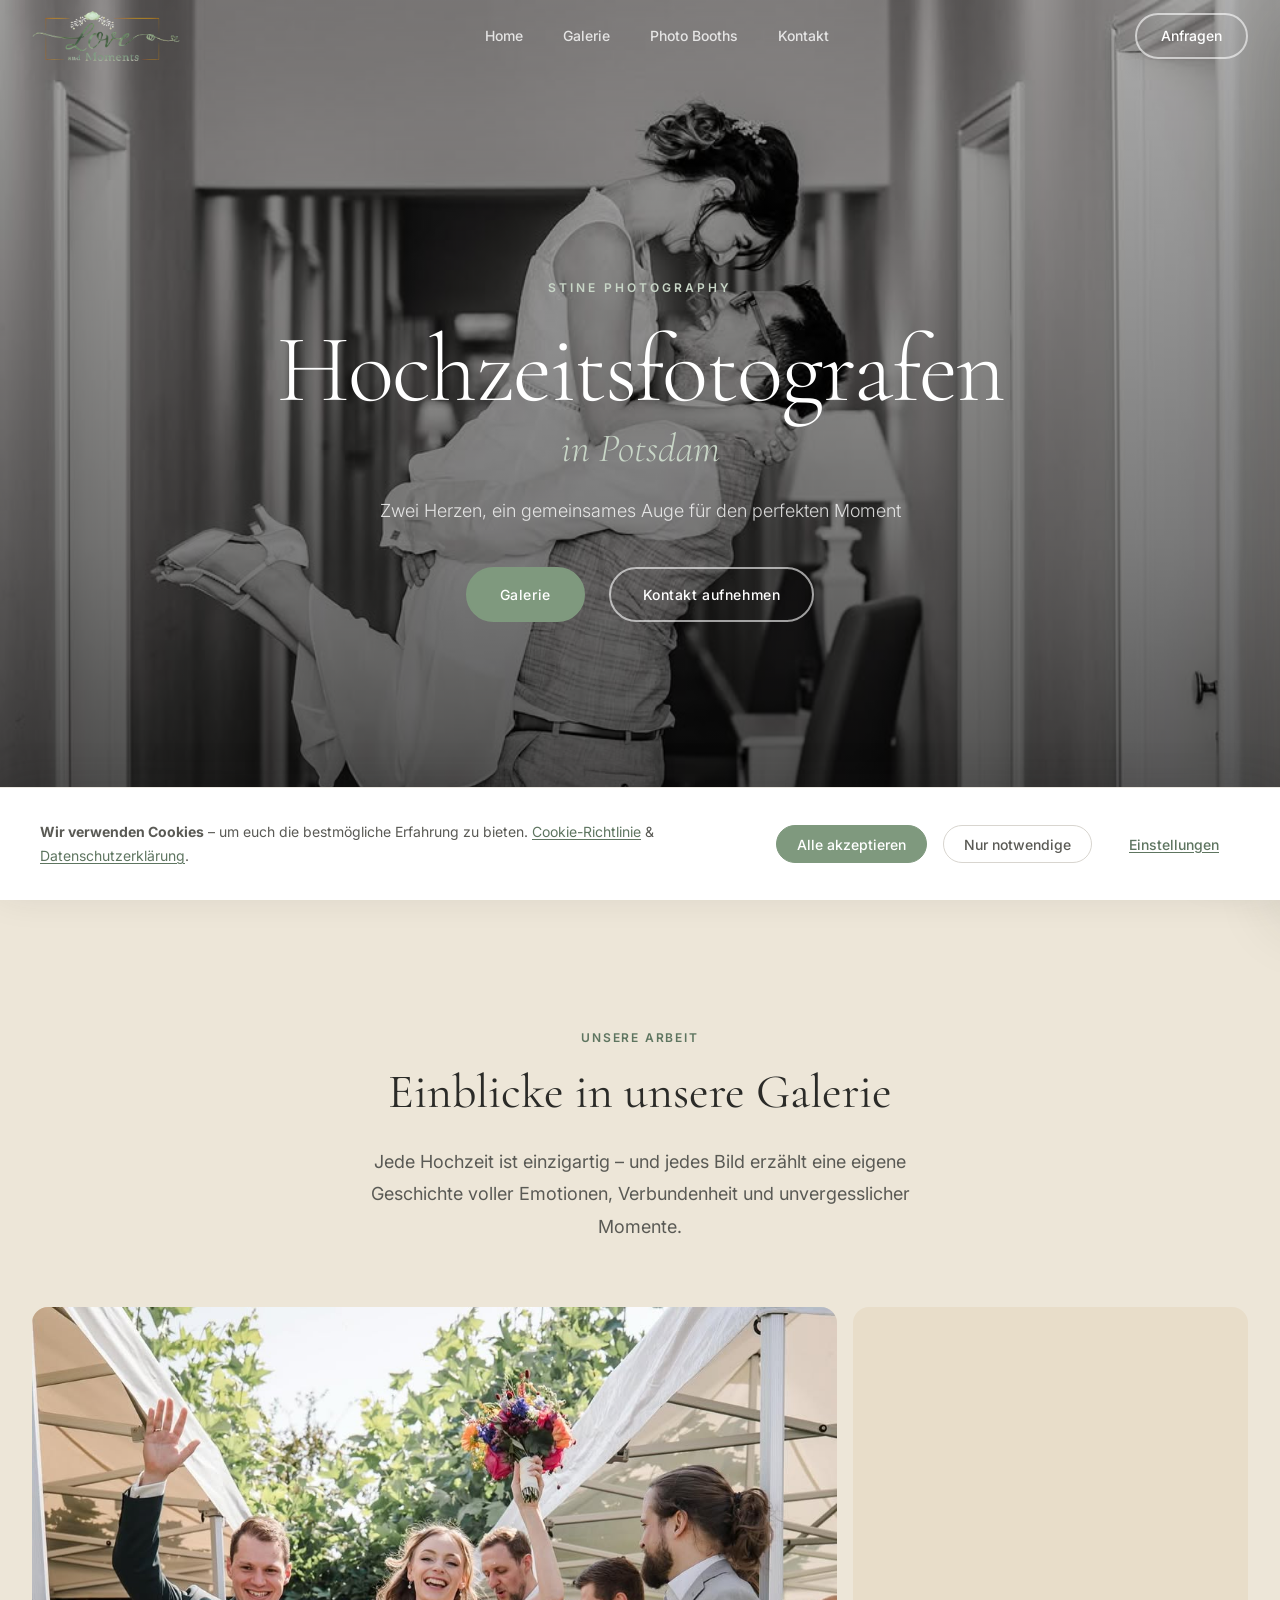
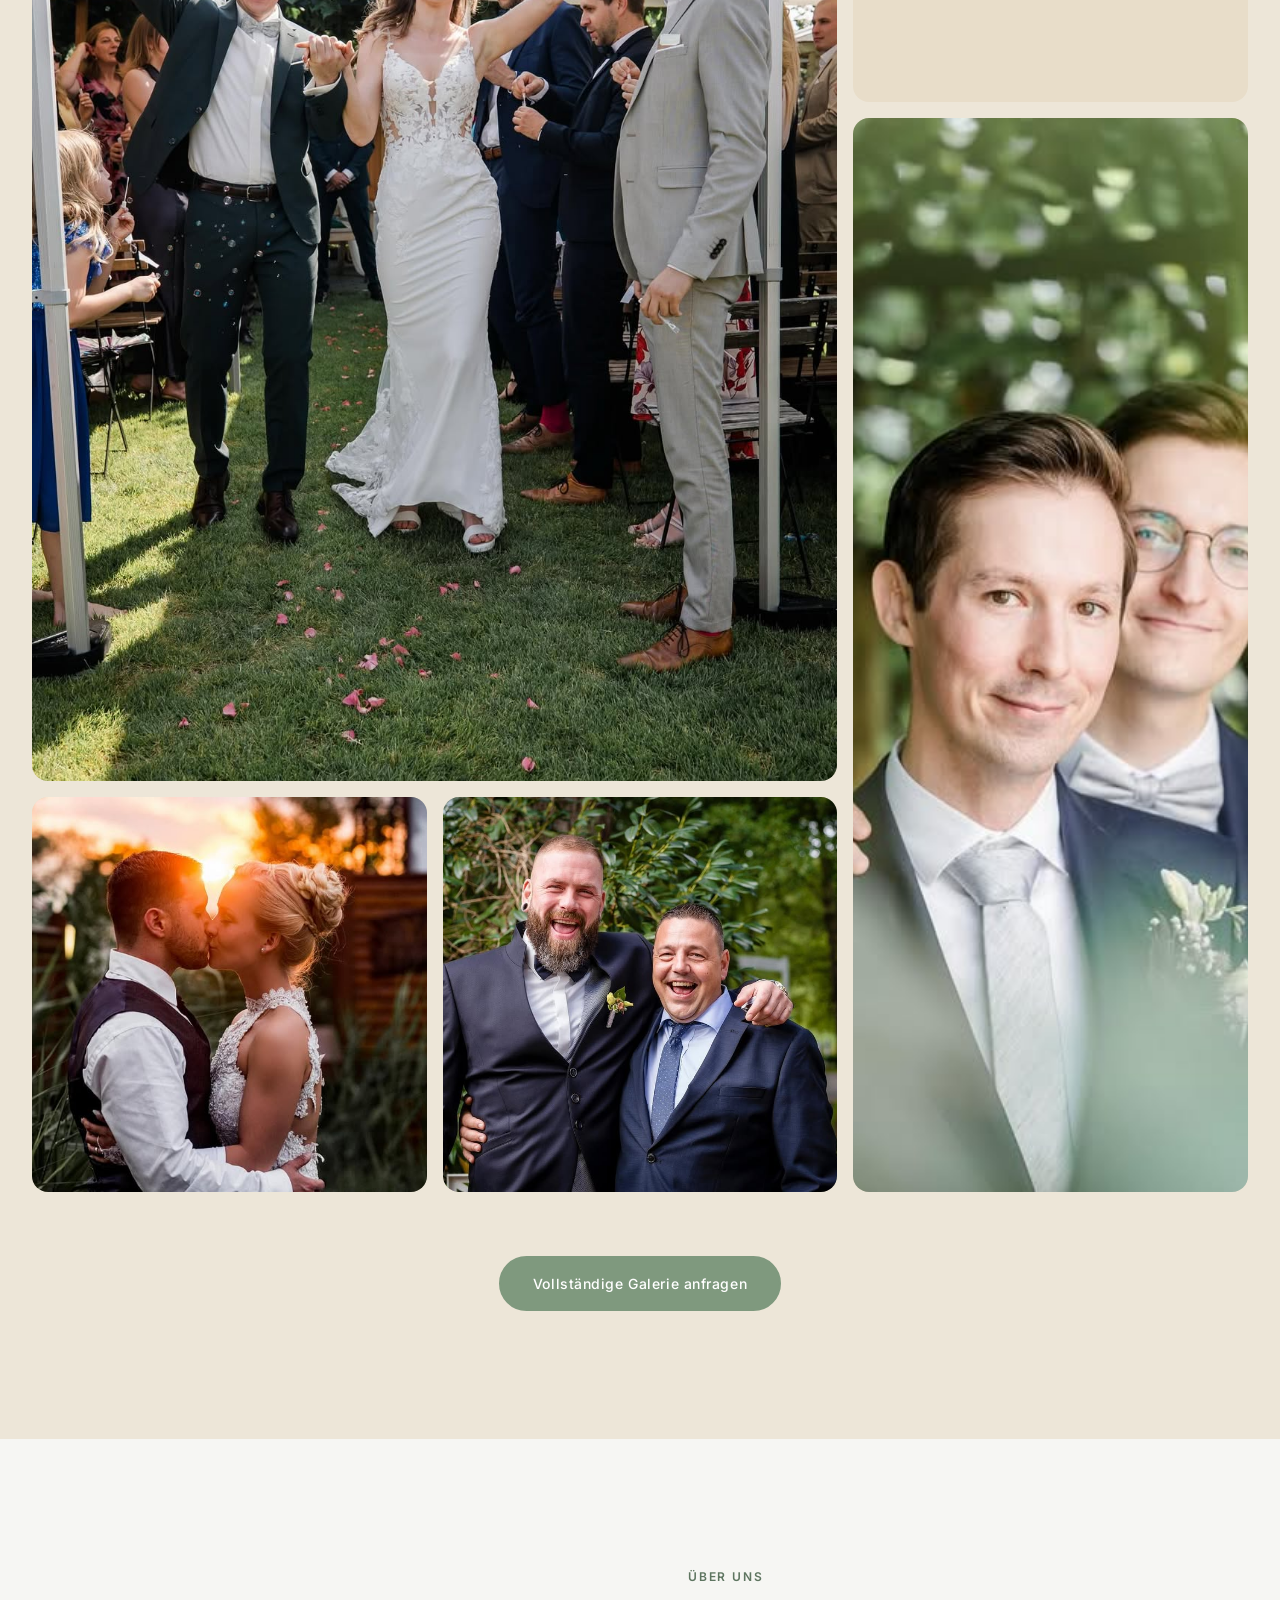
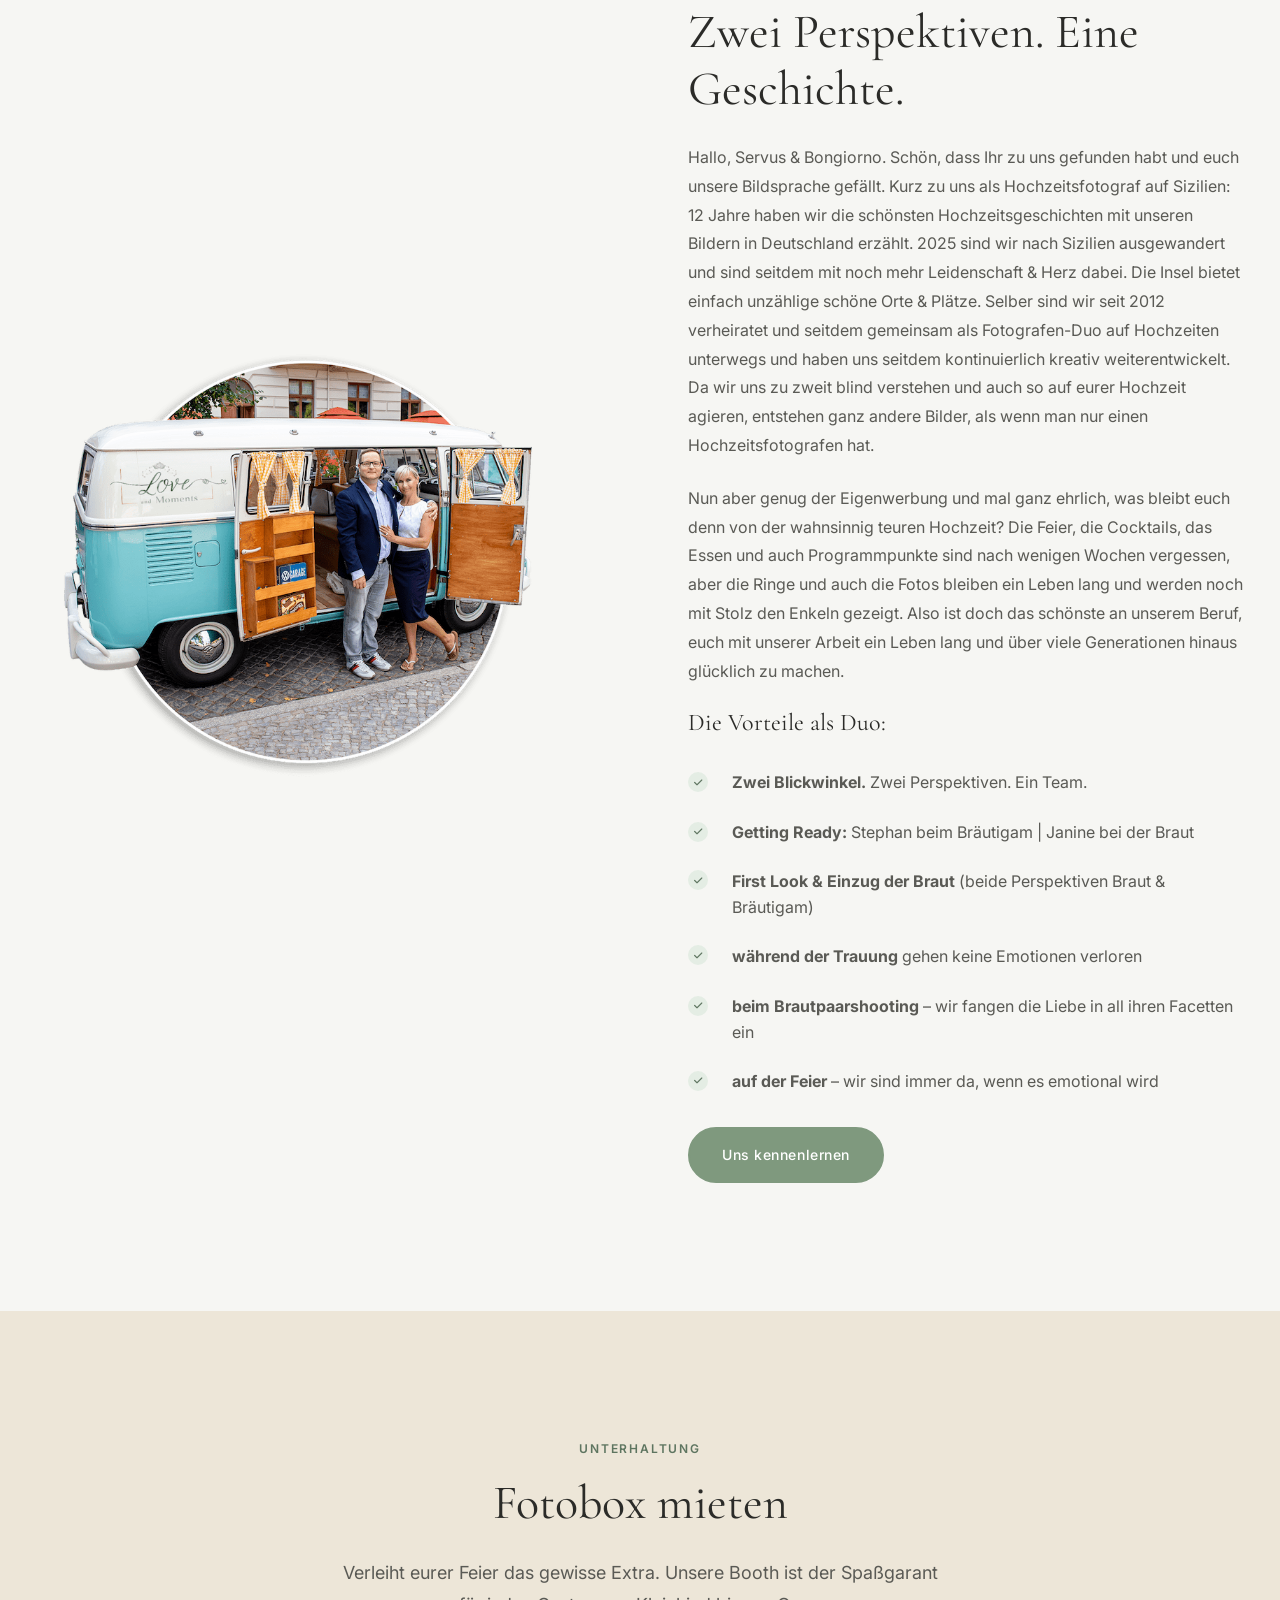
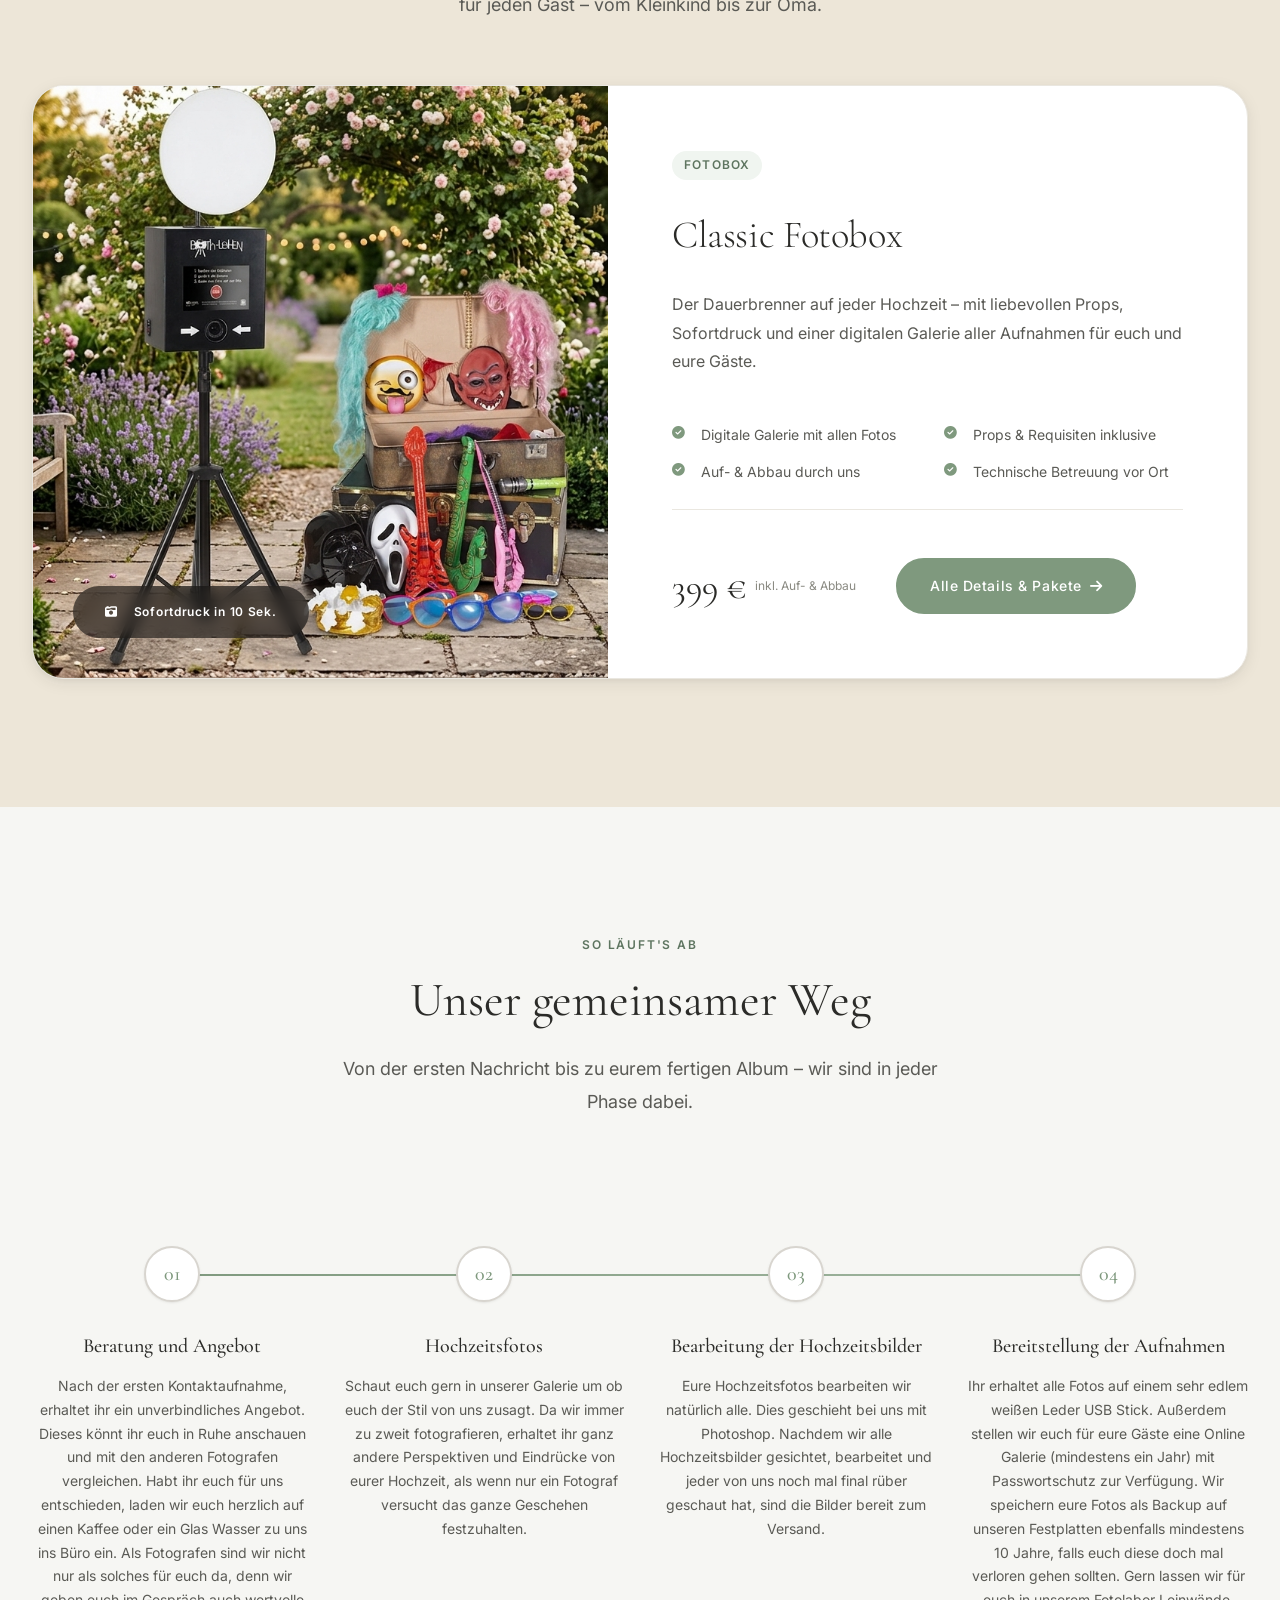
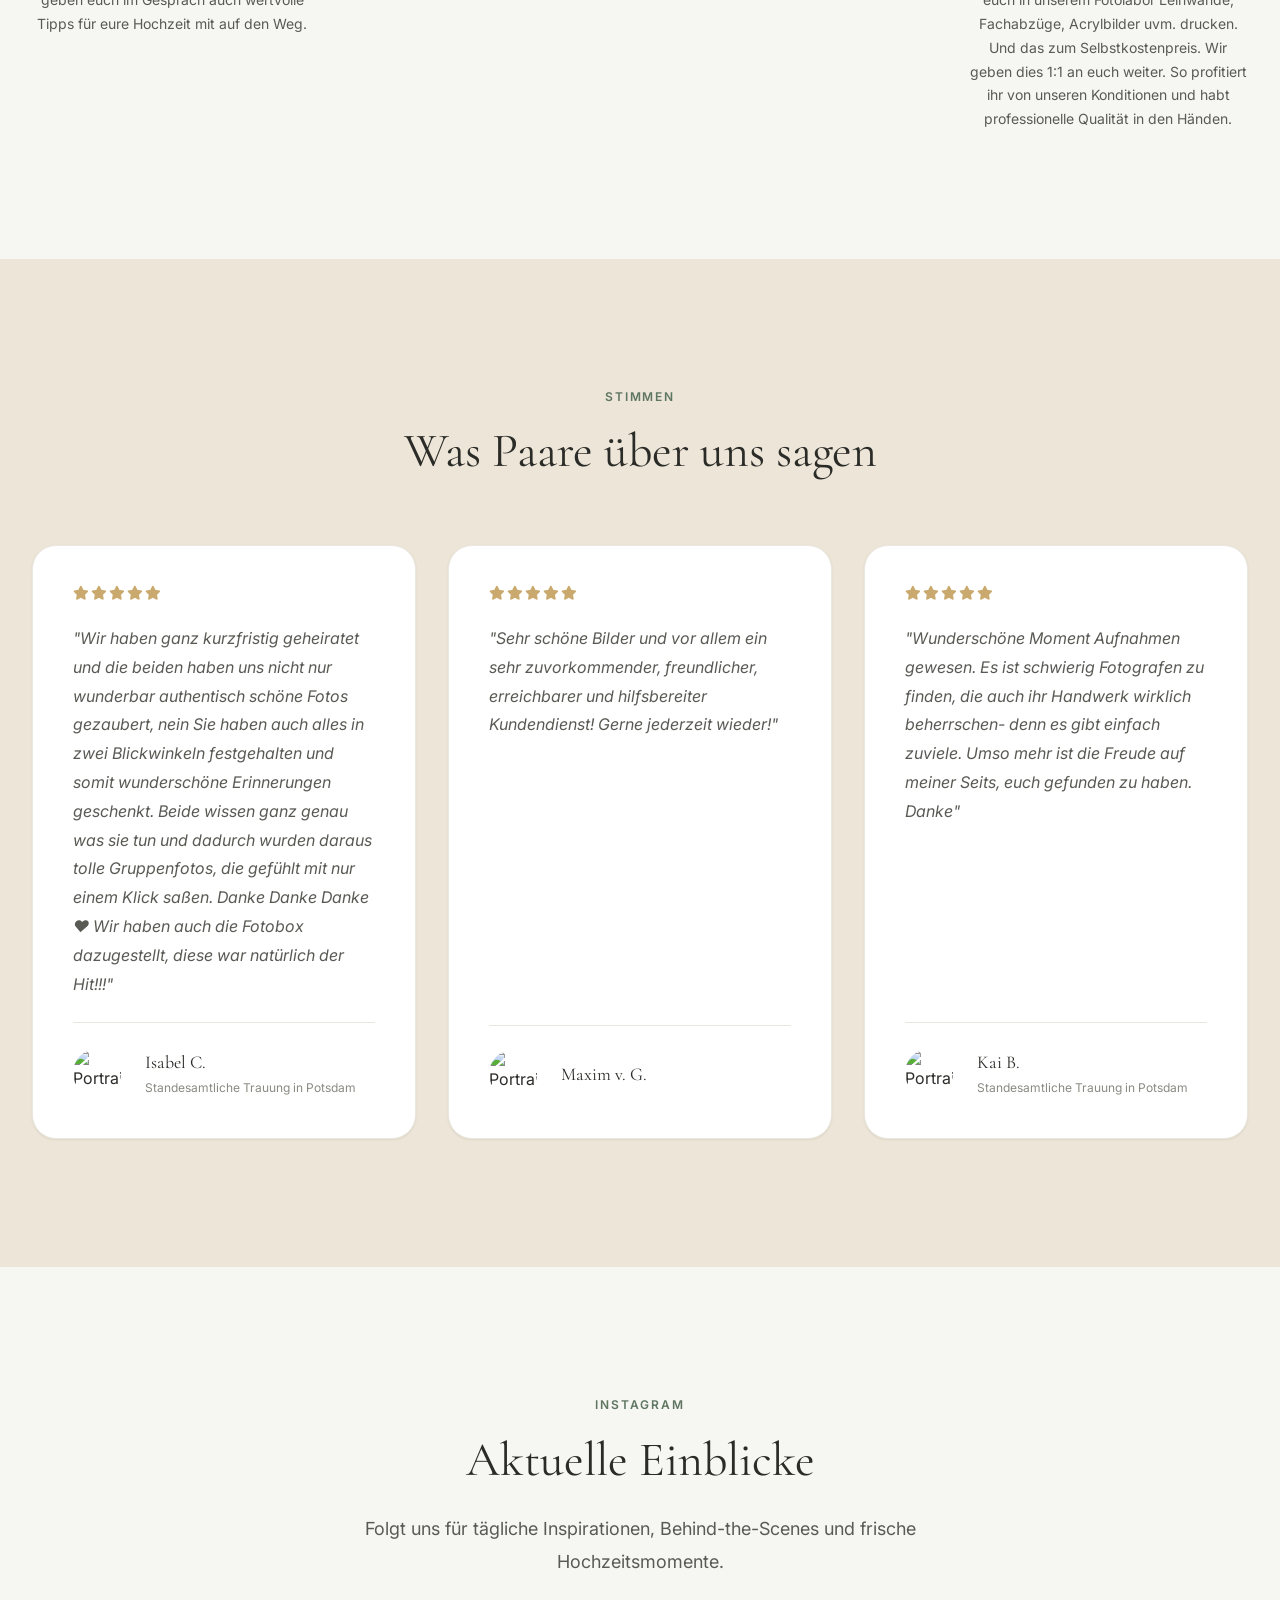
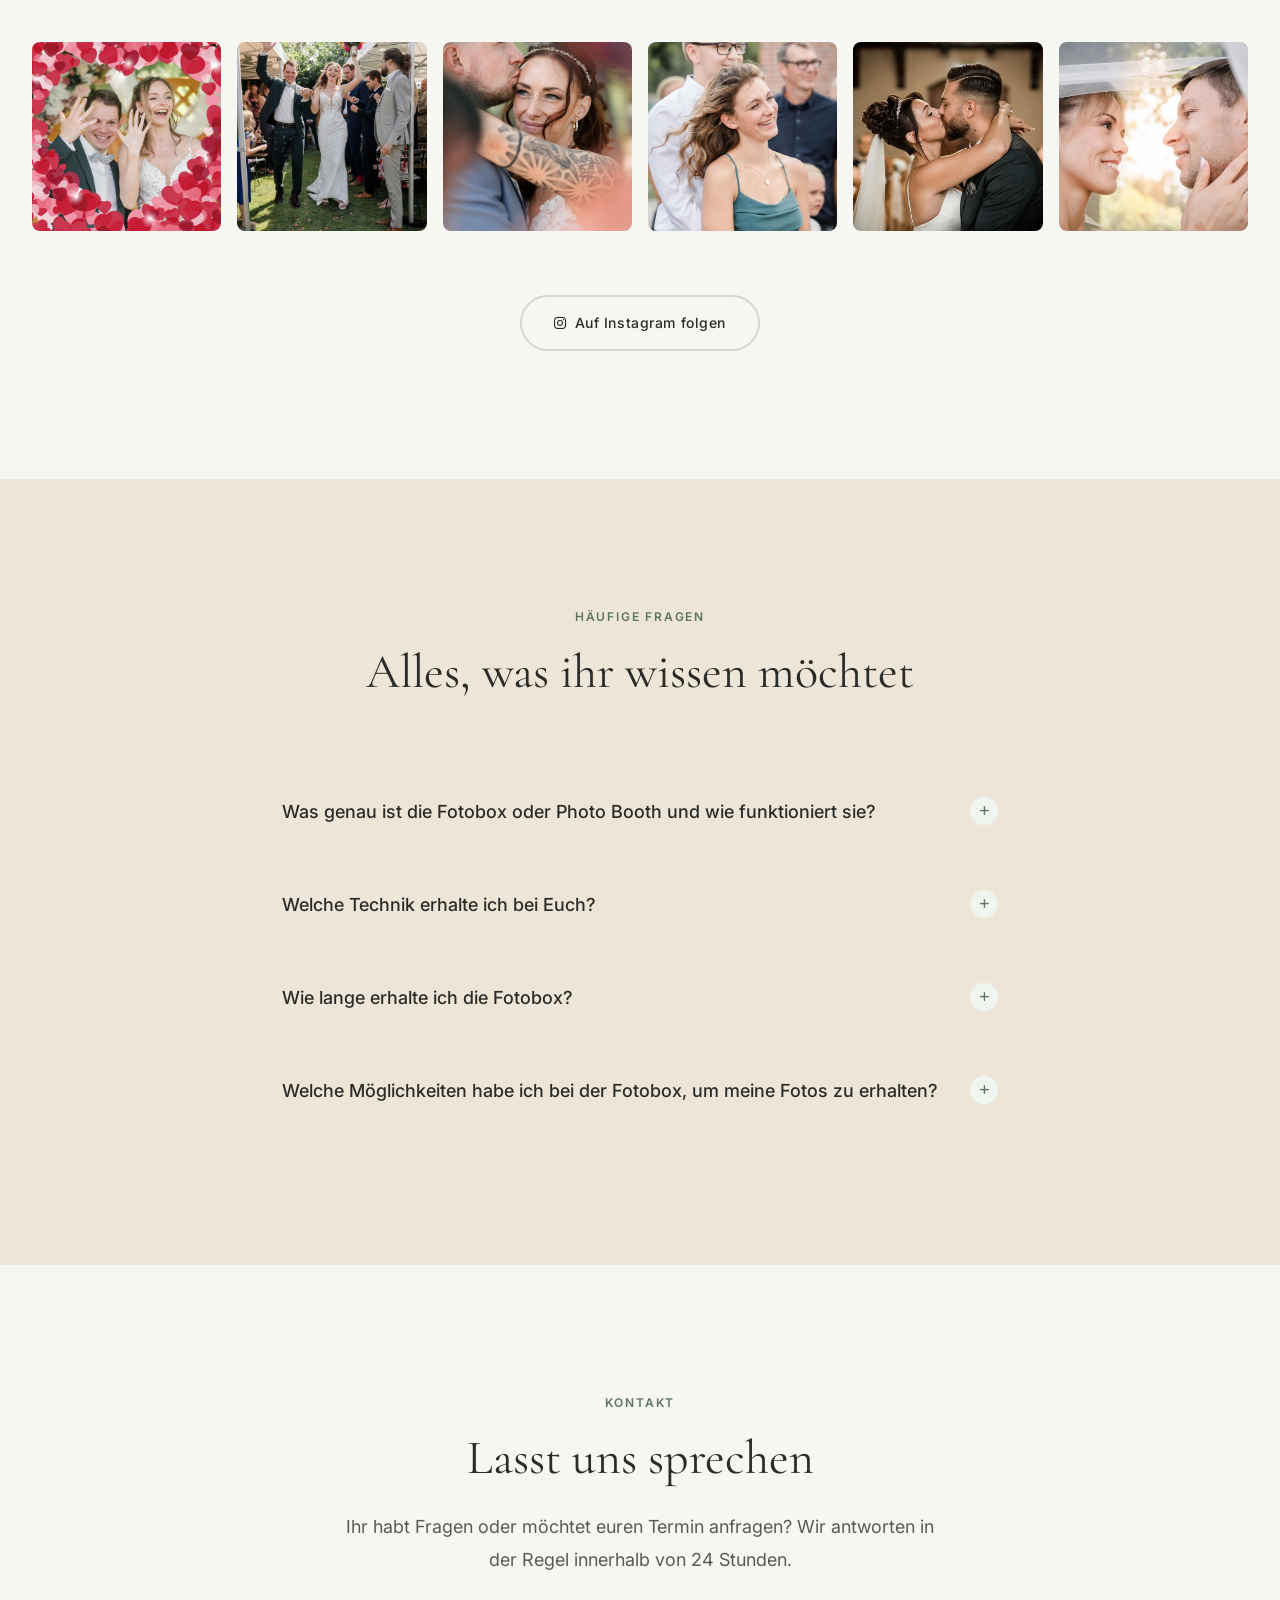
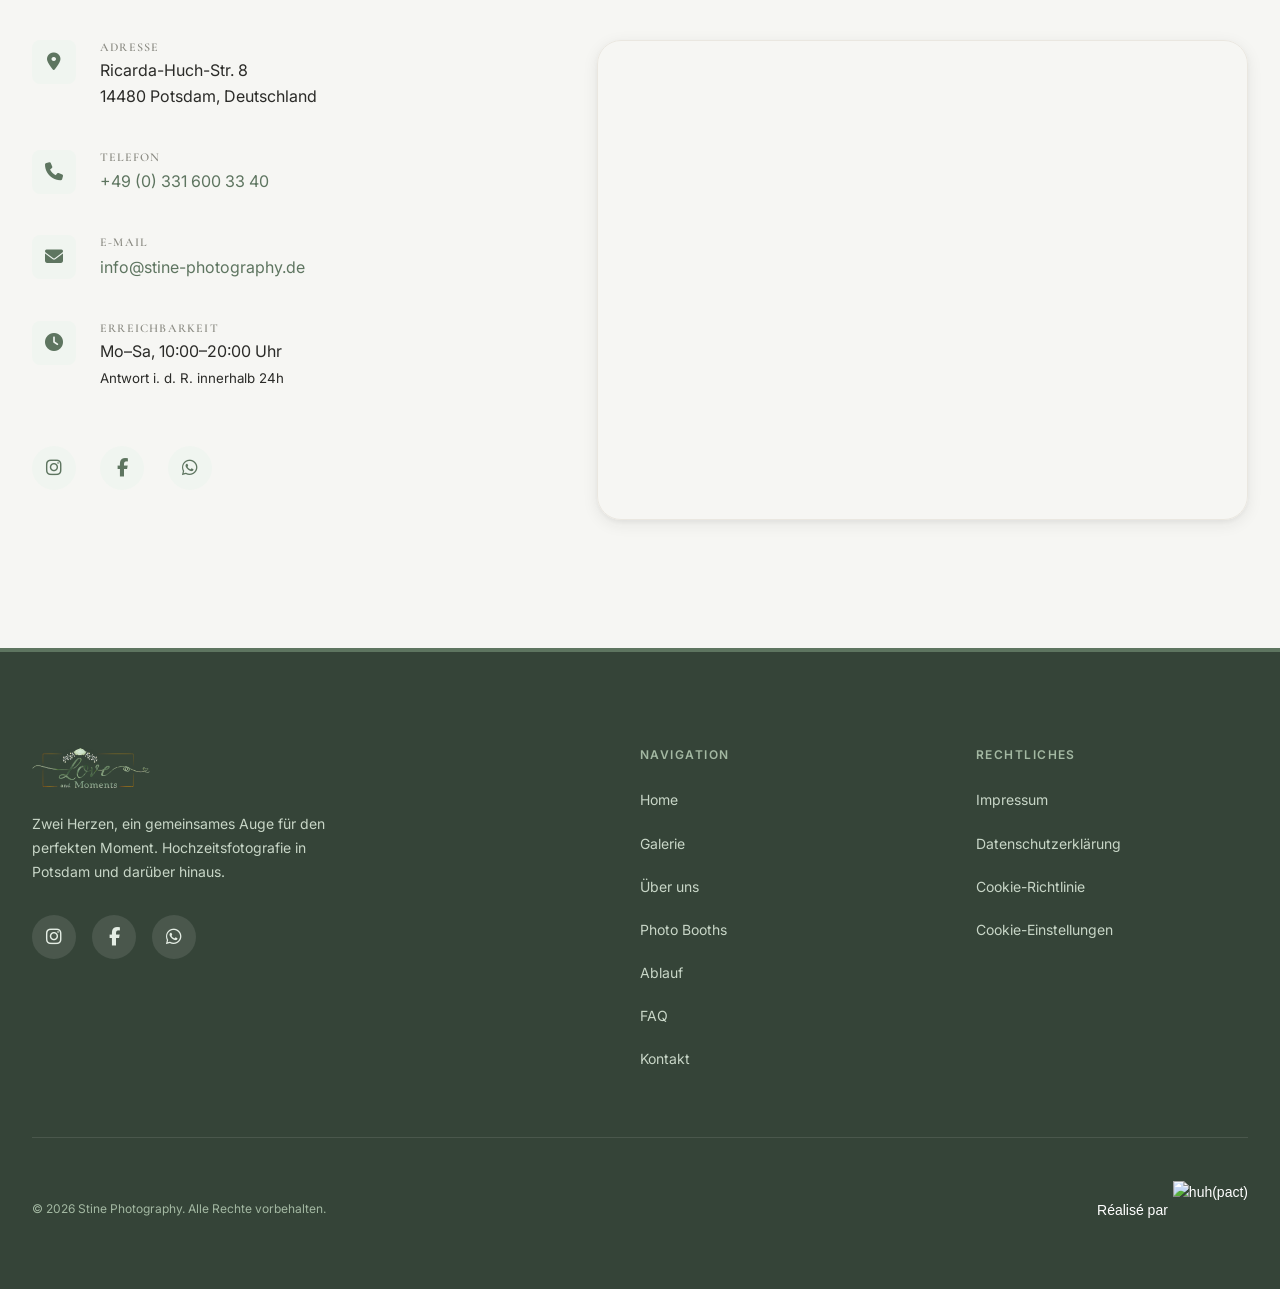
==== commit 122f9f08: "add" ====
--- a/index.html
+++ b/index.html
@@ -26,6 +26,14 @@
   <link rel="dns-prefetch" href="https://images.pexels.com" />
   <link rel="dns-prefetch" href="https://cdnjs.cloudflare.com" />
   <link rel="dns-prefetch" href="https://unpkg.com" />
+  <script async src="https://www.googletagmanager.com/gtag/js?id=G-S5RY0VPW2H"></script>
+  <script>
+    window.dataLayer = window.dataLayer || [];
+    function gtag(){dataLayer.push(arguments);}
+    gtag('js', new Date());
+
+    gtag('config', 'G-S5RY0VPW2H');
+  </script>
   <link href="https://fonts.googleapis.com/css2?family=Cormorant+Garamond:ital,wght@0,300;0,400;0,500;0,600;1,300;1,400&family=Inter:wght@300;400;500;600&display=swap" rel="stylesheet" />
   <link rel="stylesheet" href="https://unpkg.com/aos@2.3.4/dist/aos.css" />
   <link rel="stylesheet" href="https://cdnjs.cloudflare.com/ajax/libs/font-awesome/6.5.0/css/all.min.css" />
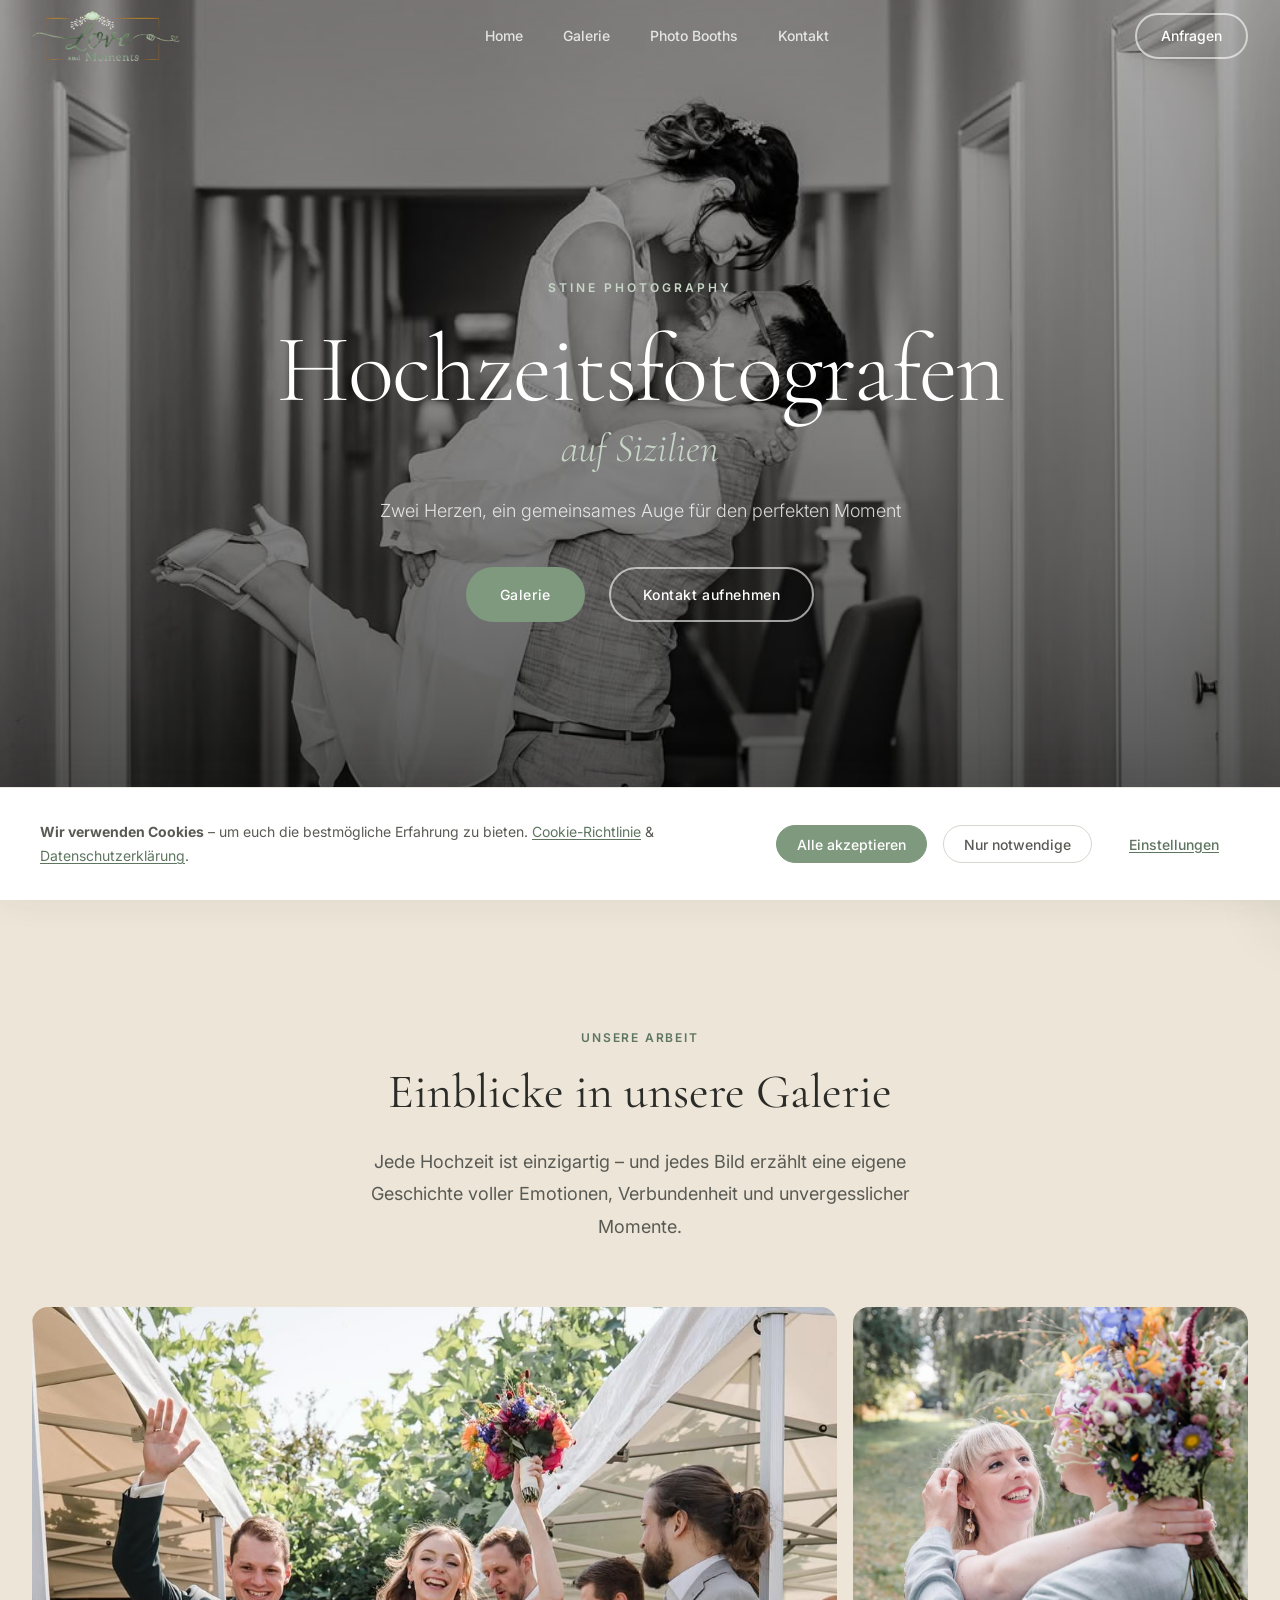
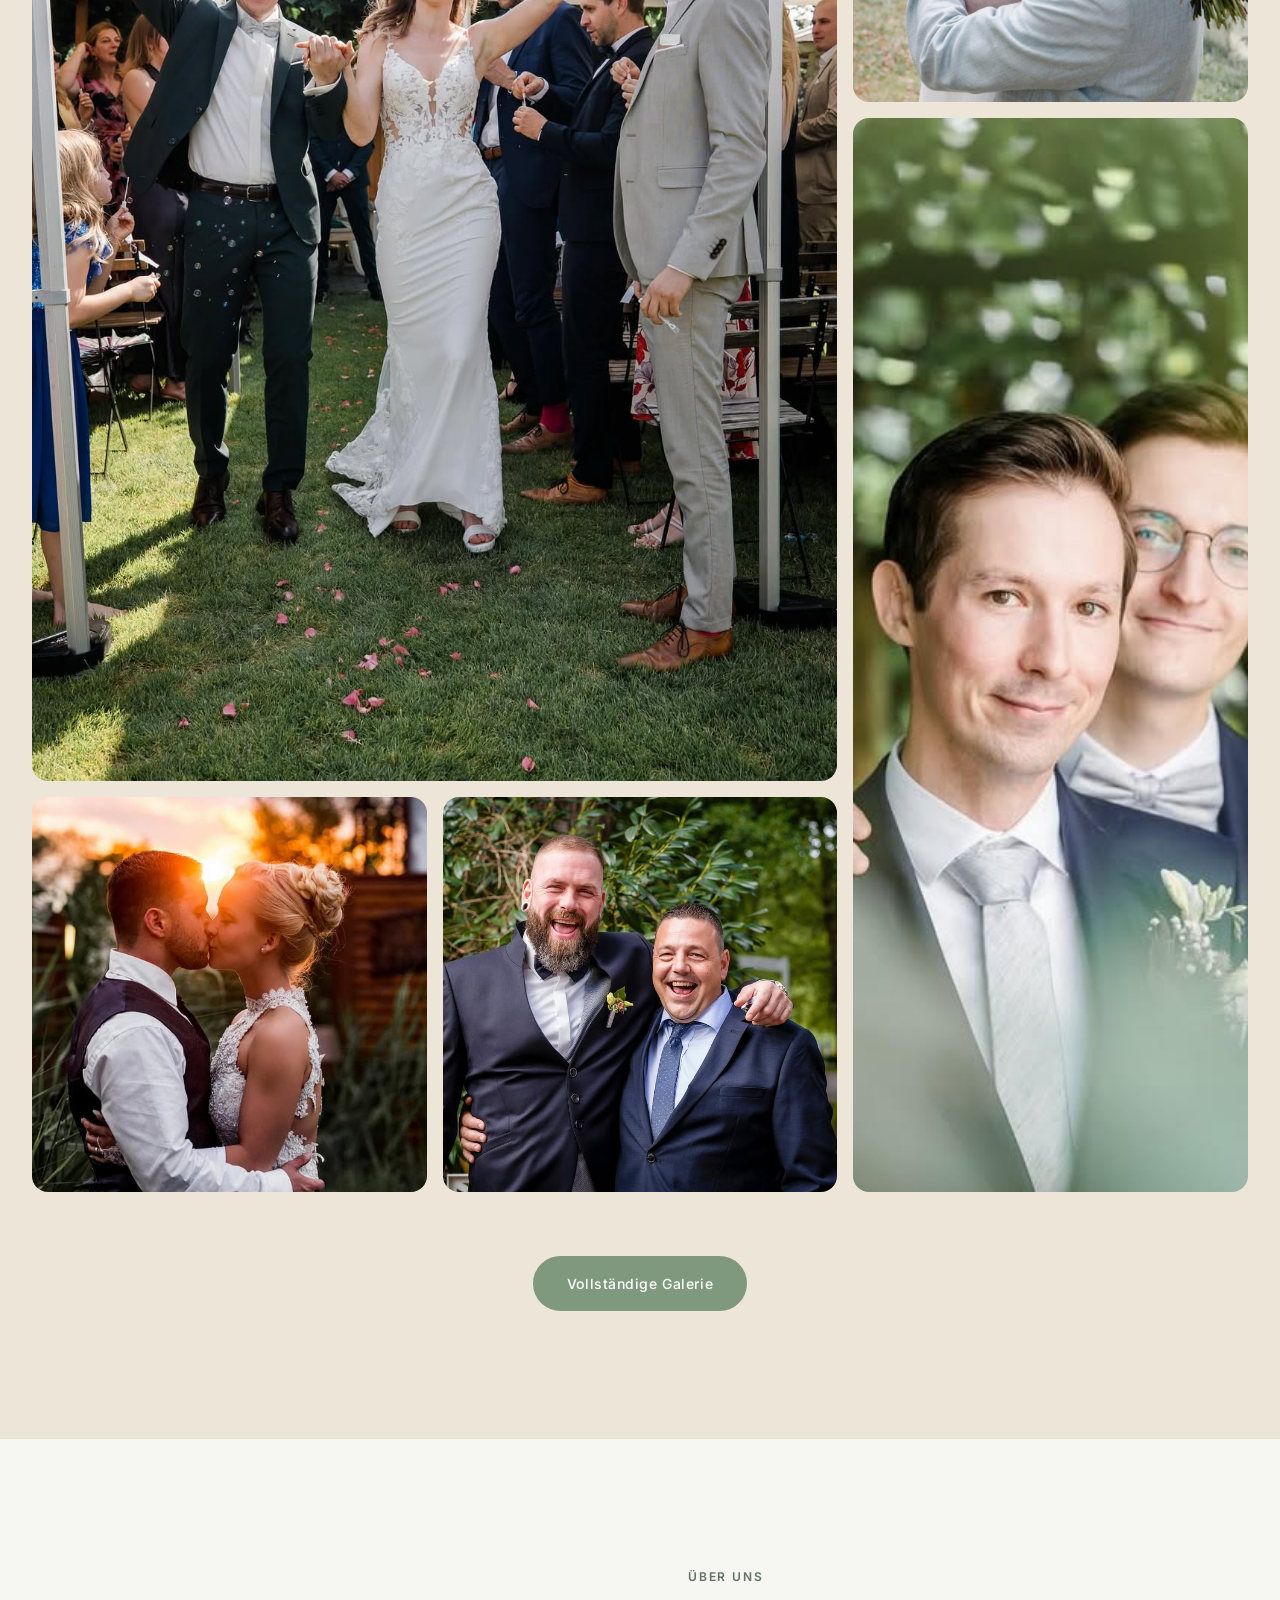
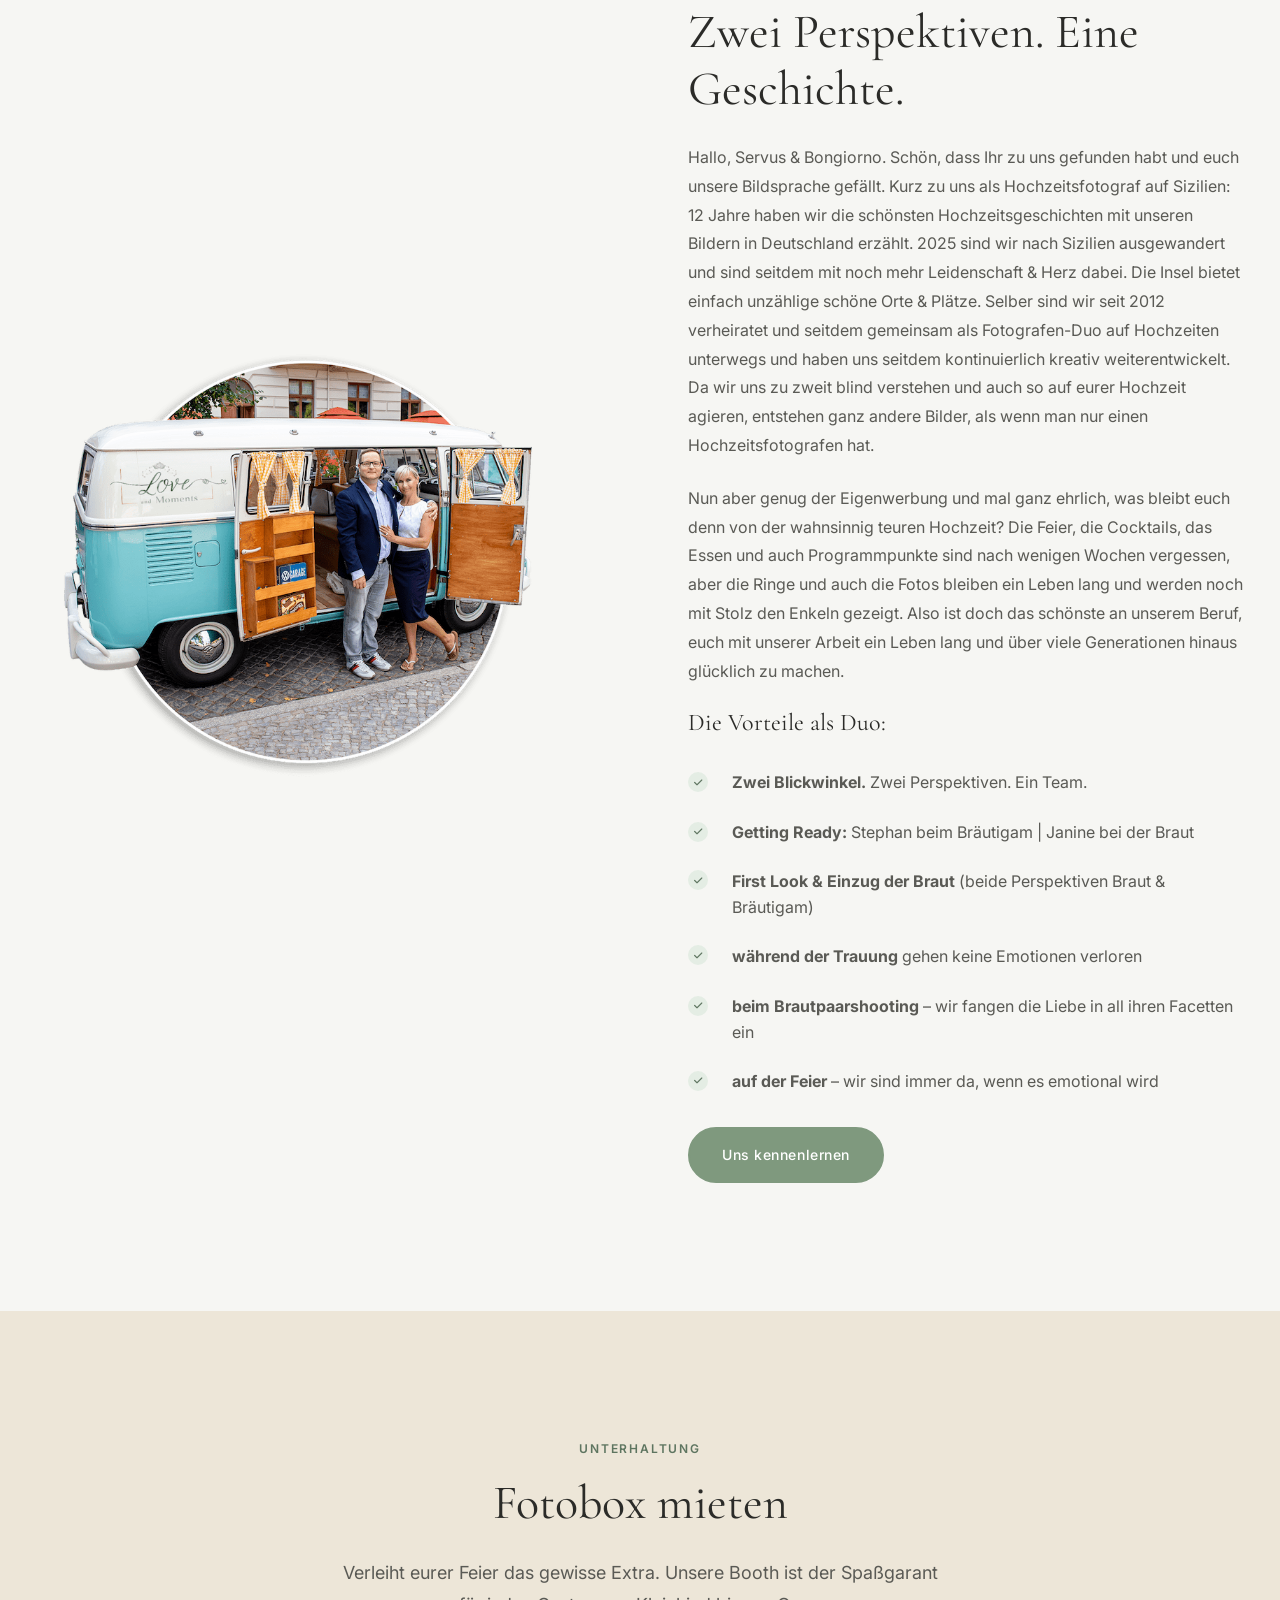
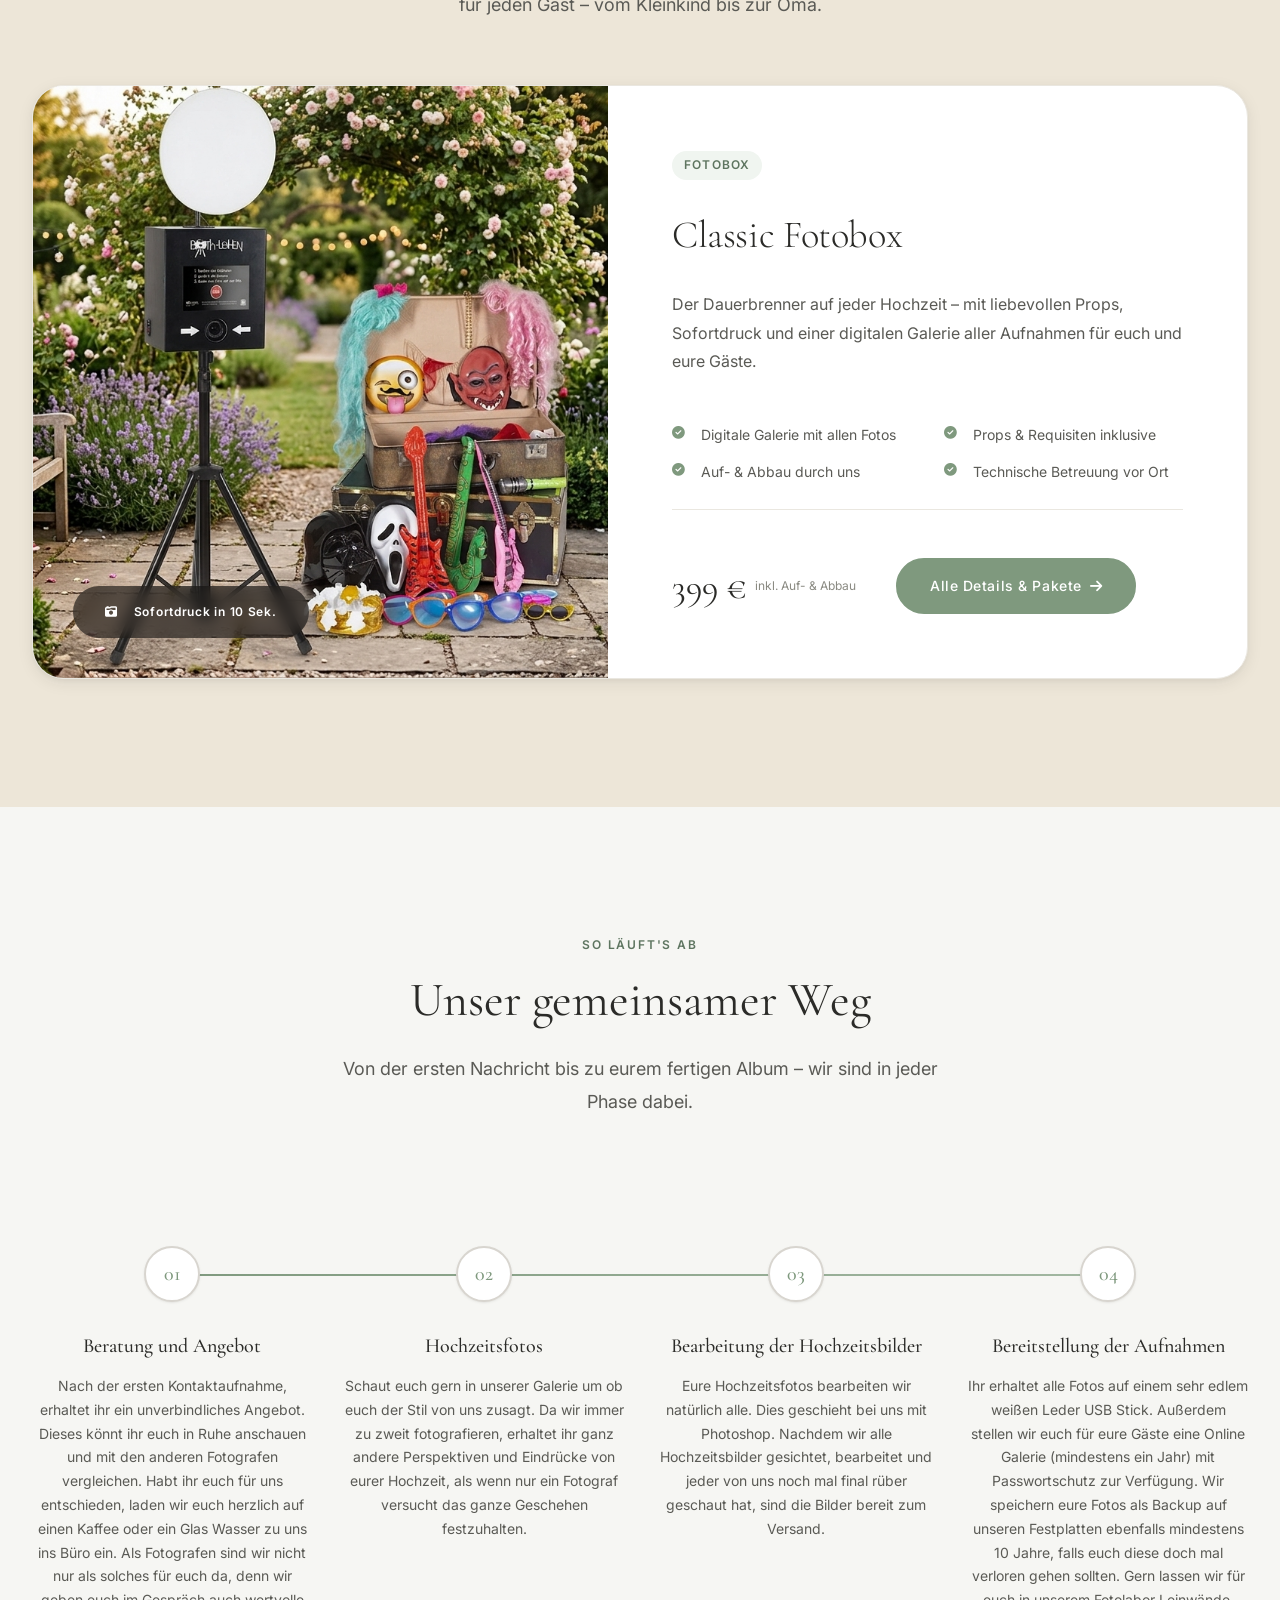
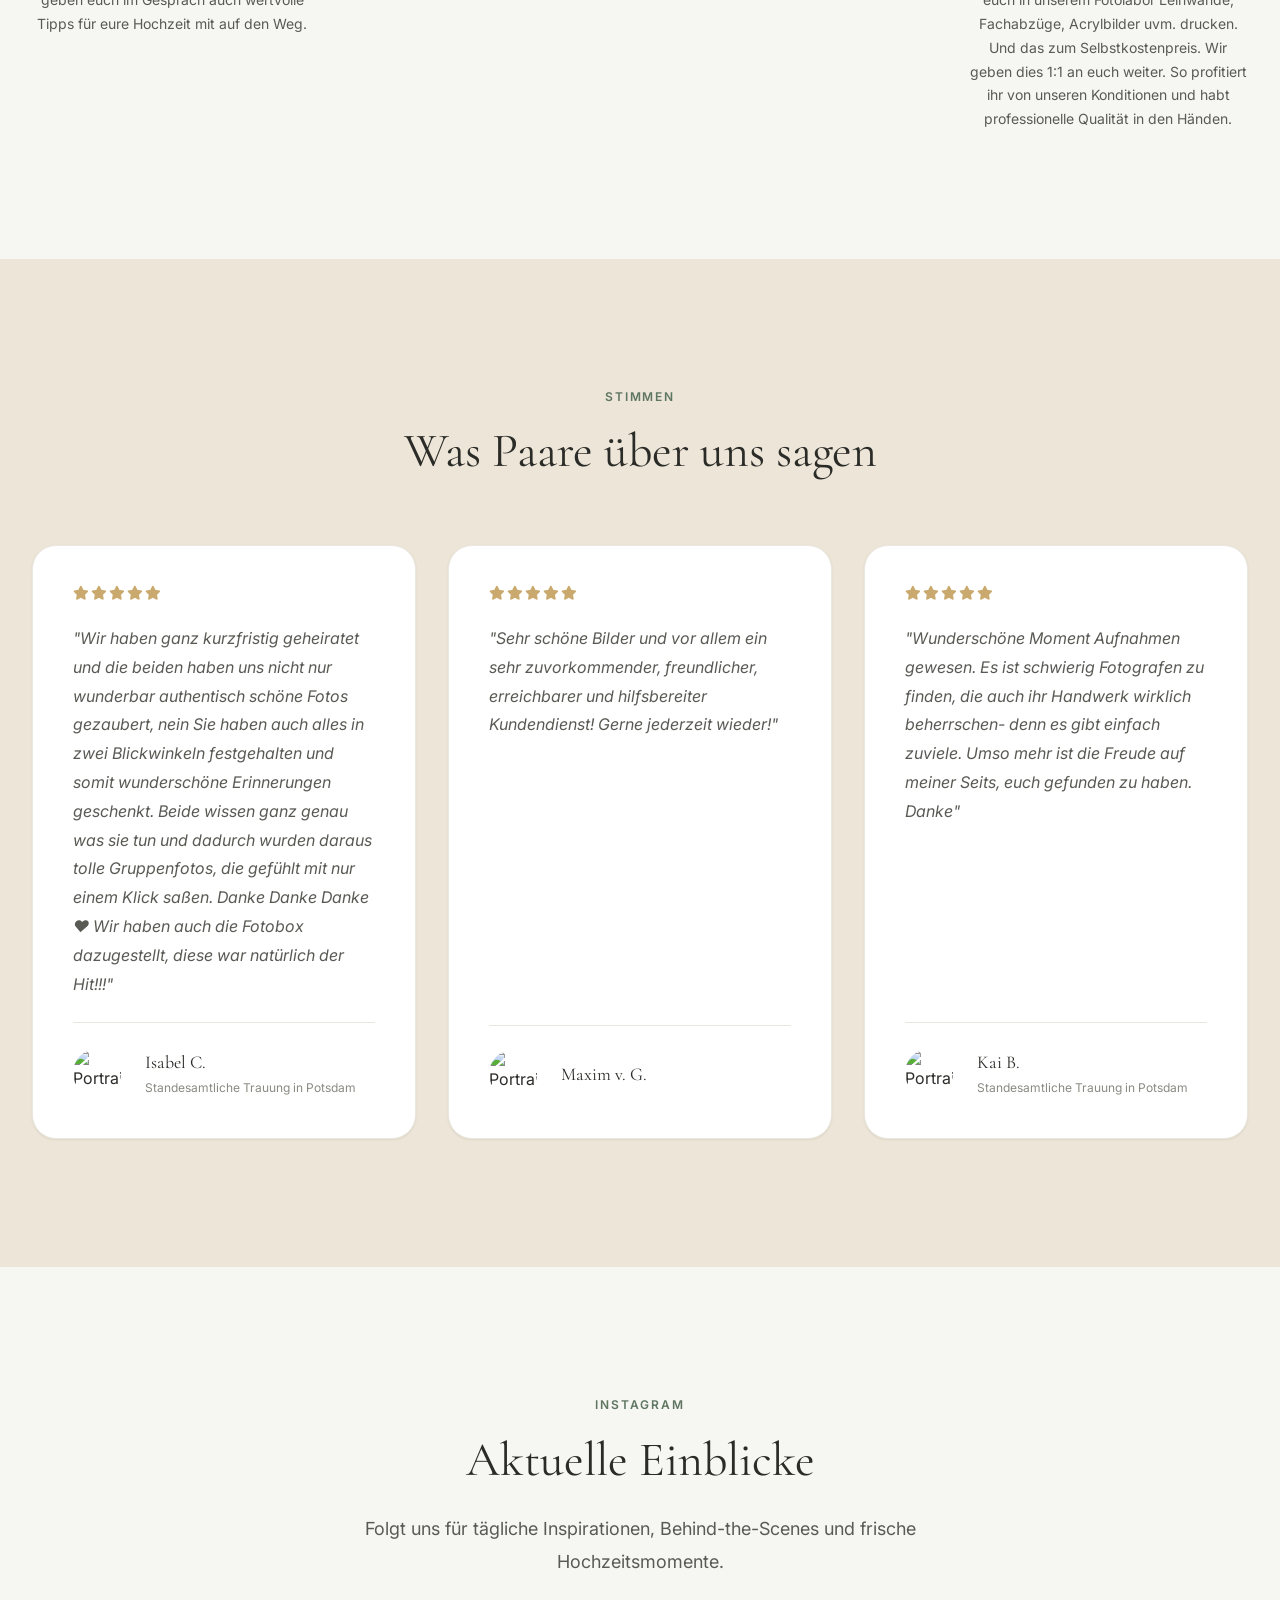
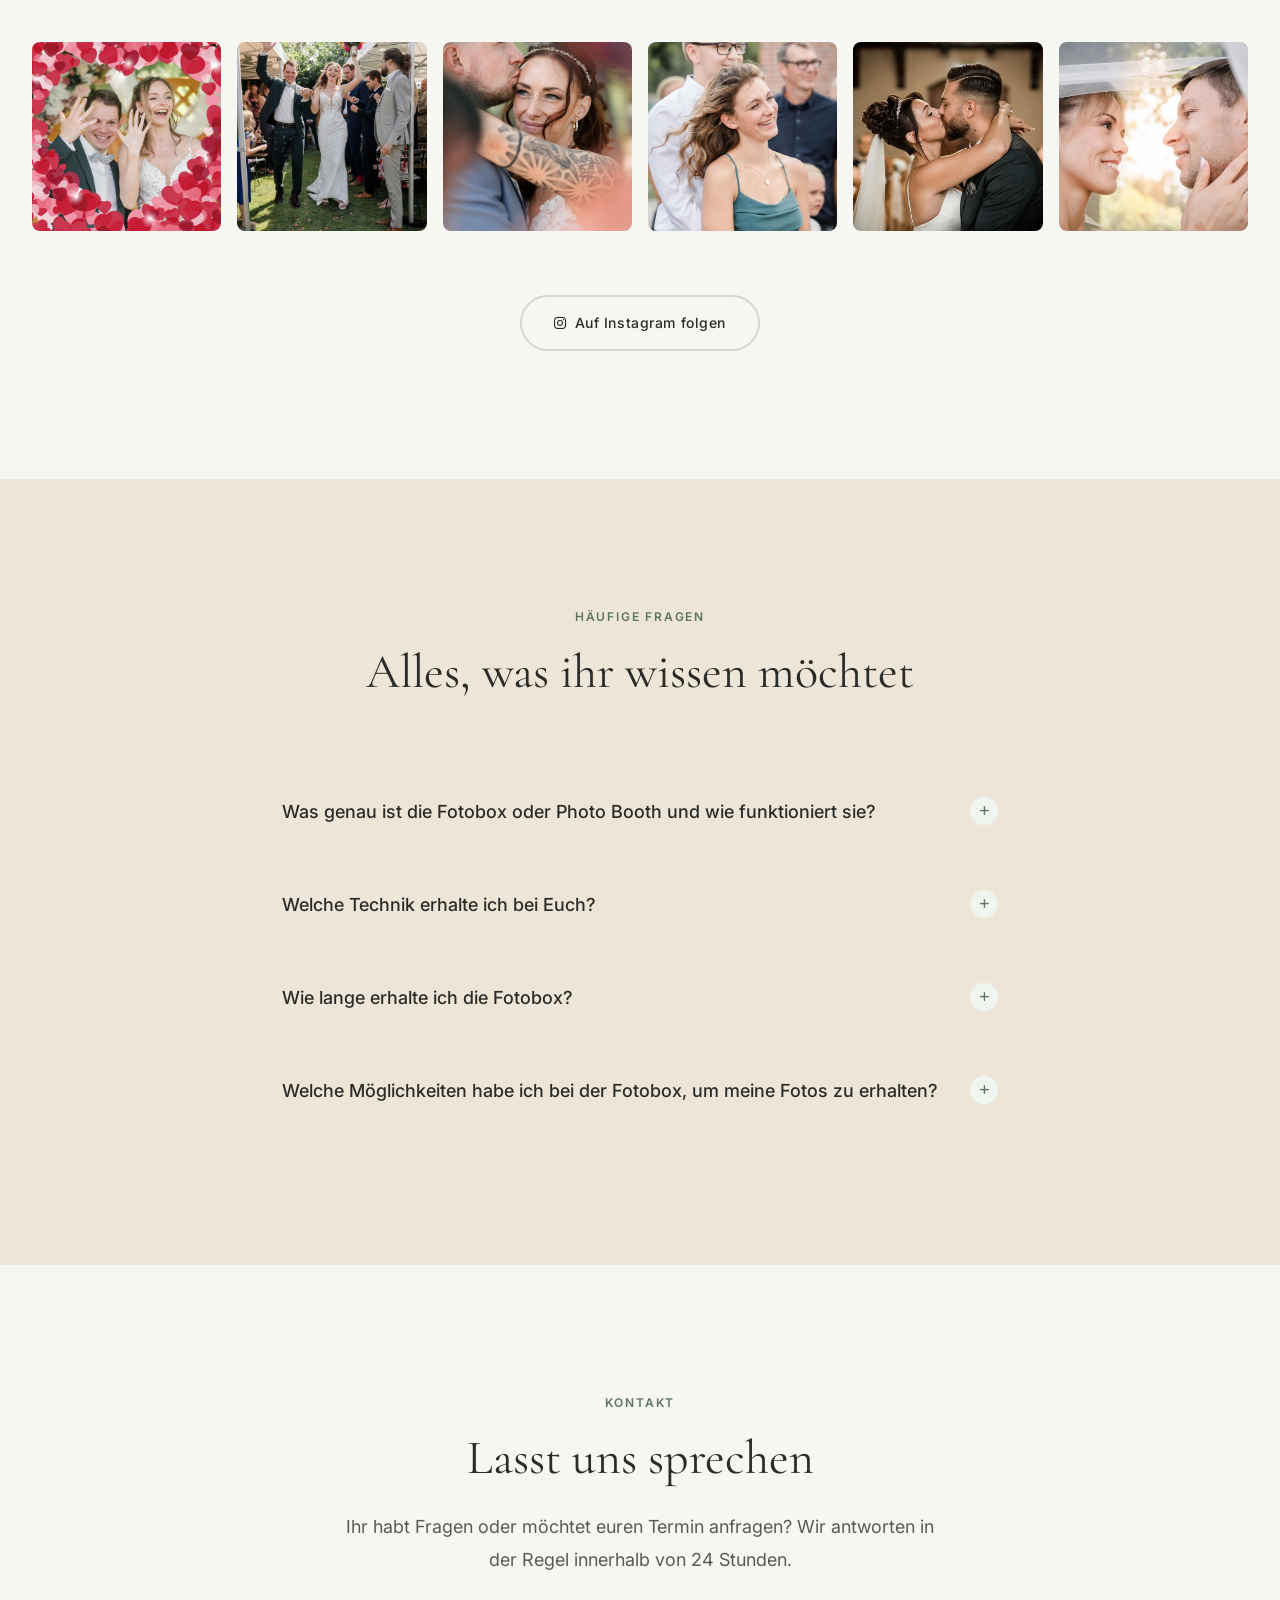
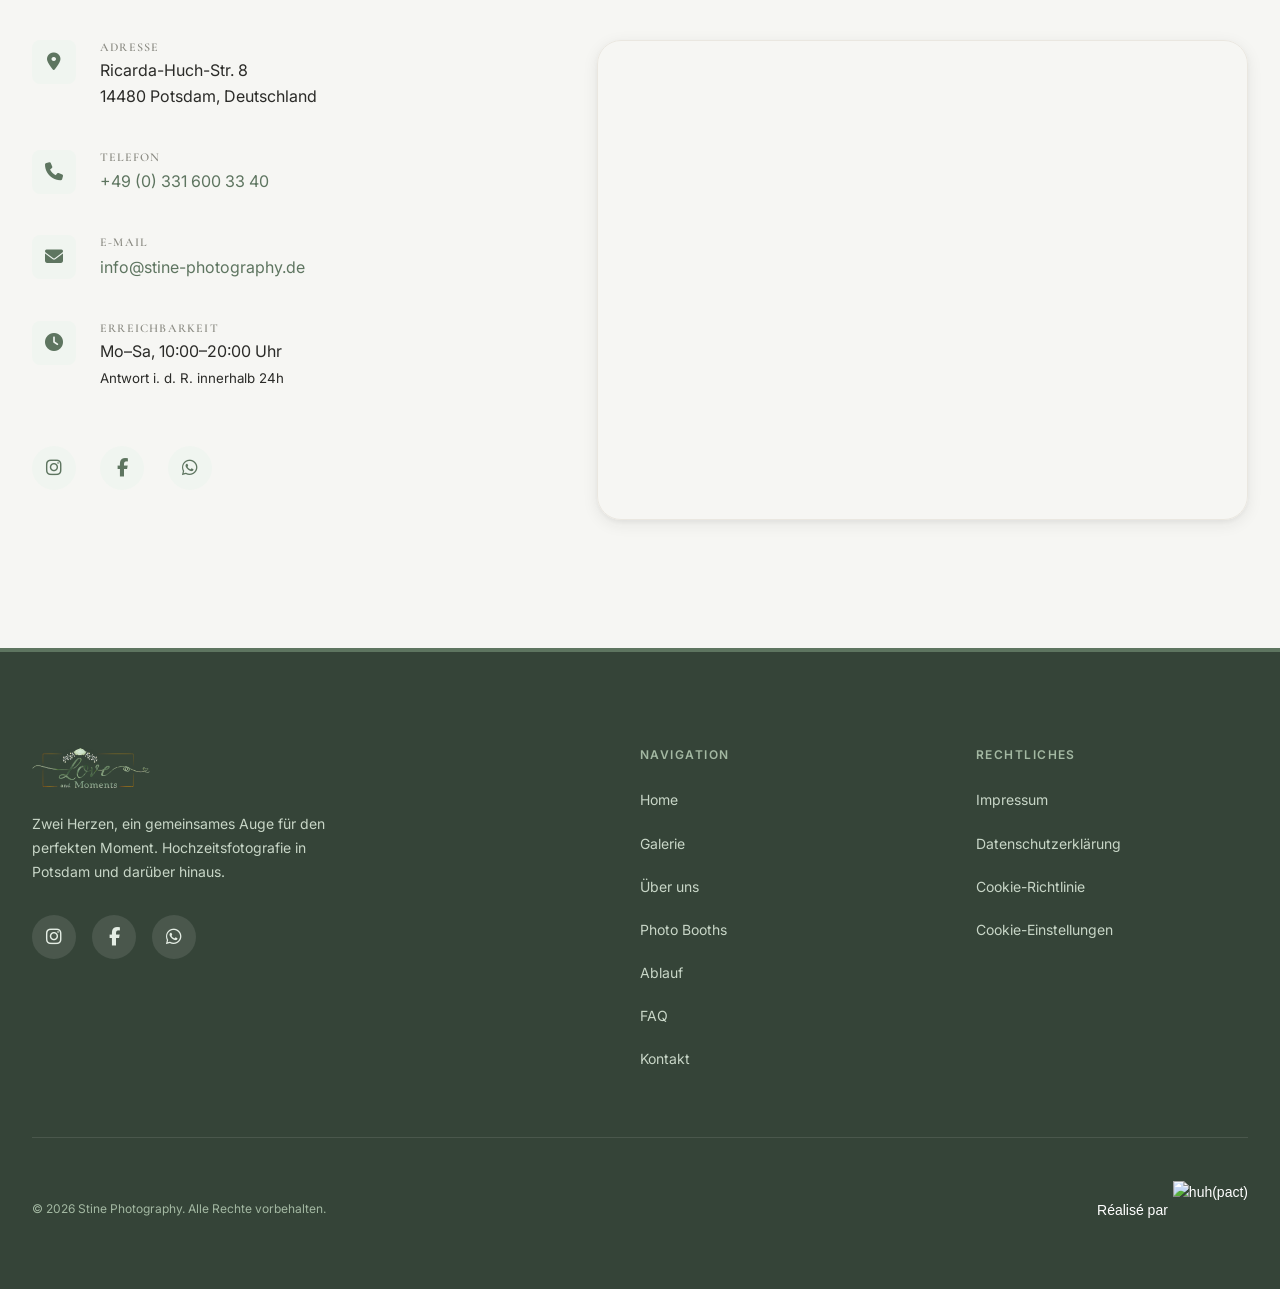
==== commit c6f57d81: "fix" ====
--- a/index.html
+++ b/index.html
@@ -3,18 +3,18 @@
 <head>
   <meta charset="UTF-8" />
   <meta name="viewport" content="width=device-width, initial-scale=1.0" />
-  <title>Stine Photography – Hochzeitsfotograf in Potsdam</title>
+  <title>Stine Photography – Hochzeitsfotograf auf Sizilien</title>
   <meta name="description" content="Stine Photography – Euer Hochzeitsfotografen-Duo aus Potsdam. Authentische, emotionale Hochzeitsfotos, die Eure Geschichte erzählen. Jetzt Termin anfragen." />
-  <meta name="keywords" content="Hochzeitsfotograf Potsdam, Hochzeitsfotografie Berlin, Hochzeitsfotos, Wedding Photographer Potsdam, Stine Photography" />
+  <meta name="keywords" content="Hochzeitsfotograf Sizilien, Hochzeitsfotografie Berlin, Hochzeitsfotos, Wedding Photographer Potsdam, Stine Photography" />
   <link rel="canonical" href="https://stine-photography.de/" />
   <meta property="og:type" content="website" />
   <meta property="og:url" content="https://stine-photography.de/" />
-  <meta property="og:title" content="Stine Photography – Hochzeitsfotograf in Potsdam" />
-  <meta property="og:description" content="Euer Hochzeitsfotografen-Duo aus Potsdam. Authentische, emotionale Bilder Eurer schönsten Momente." />
+  <meta property="og:title" content="Stine Photography – Hochzeitsfotograf auf Sizilien" />
+  <meta property="og:description" content="Euer Hochzeitsfotografen-Duo aus Sizilien. Authentische, emotionale Bilder Eurer schönsten Momente." />
   <meta property="og:image" content="https://stine-photography.de/img/hero.jpeg" />
   <meta name="twitter:card" content="summary_large_image" />
-  <meta name="twitter:title" content="Stine Photography – Hochzeitsfotograf in Potsdam" />
-  <meta name="twitter:description" content="Euer Hochzeitsfotografen-Duo aus Potsdam. Authentische, emotionale Bilder Eurer schönsten Momente." />
+  <meta name="twitter:title" content="Stine Photography – Hochzeitsfotograf auf Sizilien" />
+  <meta name="twitter:description" content="Euer Hochzeitsfotografen-Duo aus Sizilien. Authentische, emotionale Bilder Eurer schönsten Momente." />
   <meta name="twitter:image" content="https://stine-photography.de/img/hero.jpeg" />
 	<link rel="icon" type="image/png" href="/favicon/favicon-96x96.png?v=20260625" sizes="96x96" />
 	<link rel="icon" type="image/svg+xml" href="/favicon/favicon.svg?v=20260625" />
@@ -44,7 +44,7 @@
     "@context": "https://schema.org",
     "@type": "ProfessionalService",
     "name": "Stine Photography",
-    "description": "Hochzeitsfotografen-Duo aus Potsdam – authentische, emotionale Hochzeitsfotos",
+    "description": "Hochzeitsfotografen-Duo aus Sizilien – authentische, emotionale Hochzeitsfotos",
     "url": "https://stine-photography.de",
     "telephone": "+493316003340",
     "email": "info@stine-photography.de",
@@ -132,7 +132,7 @@
         <p class="hero-eyebrow">Stine Photography</p>
         <h1 class="hero-title">
           <span class="hero-title-main">Hochzeitsfotografen</span>
-          <span class="hero-title-sub">in Potsdam</span>
+          <span class="hero-title-sub">auf Sizilien</span>
         </h1>
         <p class="hero-tagline">Zwei Herzen, ein gemeinsames Auge für den perfekten Moment</p>
         <div class="hero-actions">
@@ -194,7 +194,7 @@
         </div>
 
         <div class="section-cta" data-aos="fade-up">
-          <a href="gallery.html" class="btn btn-primary">Vollständige Galerie anfragen</a>
+          <a href="gallery.html" class="btn btn-primary">Vollständige Galerie</a>
         </div>
       </div>
     </section>
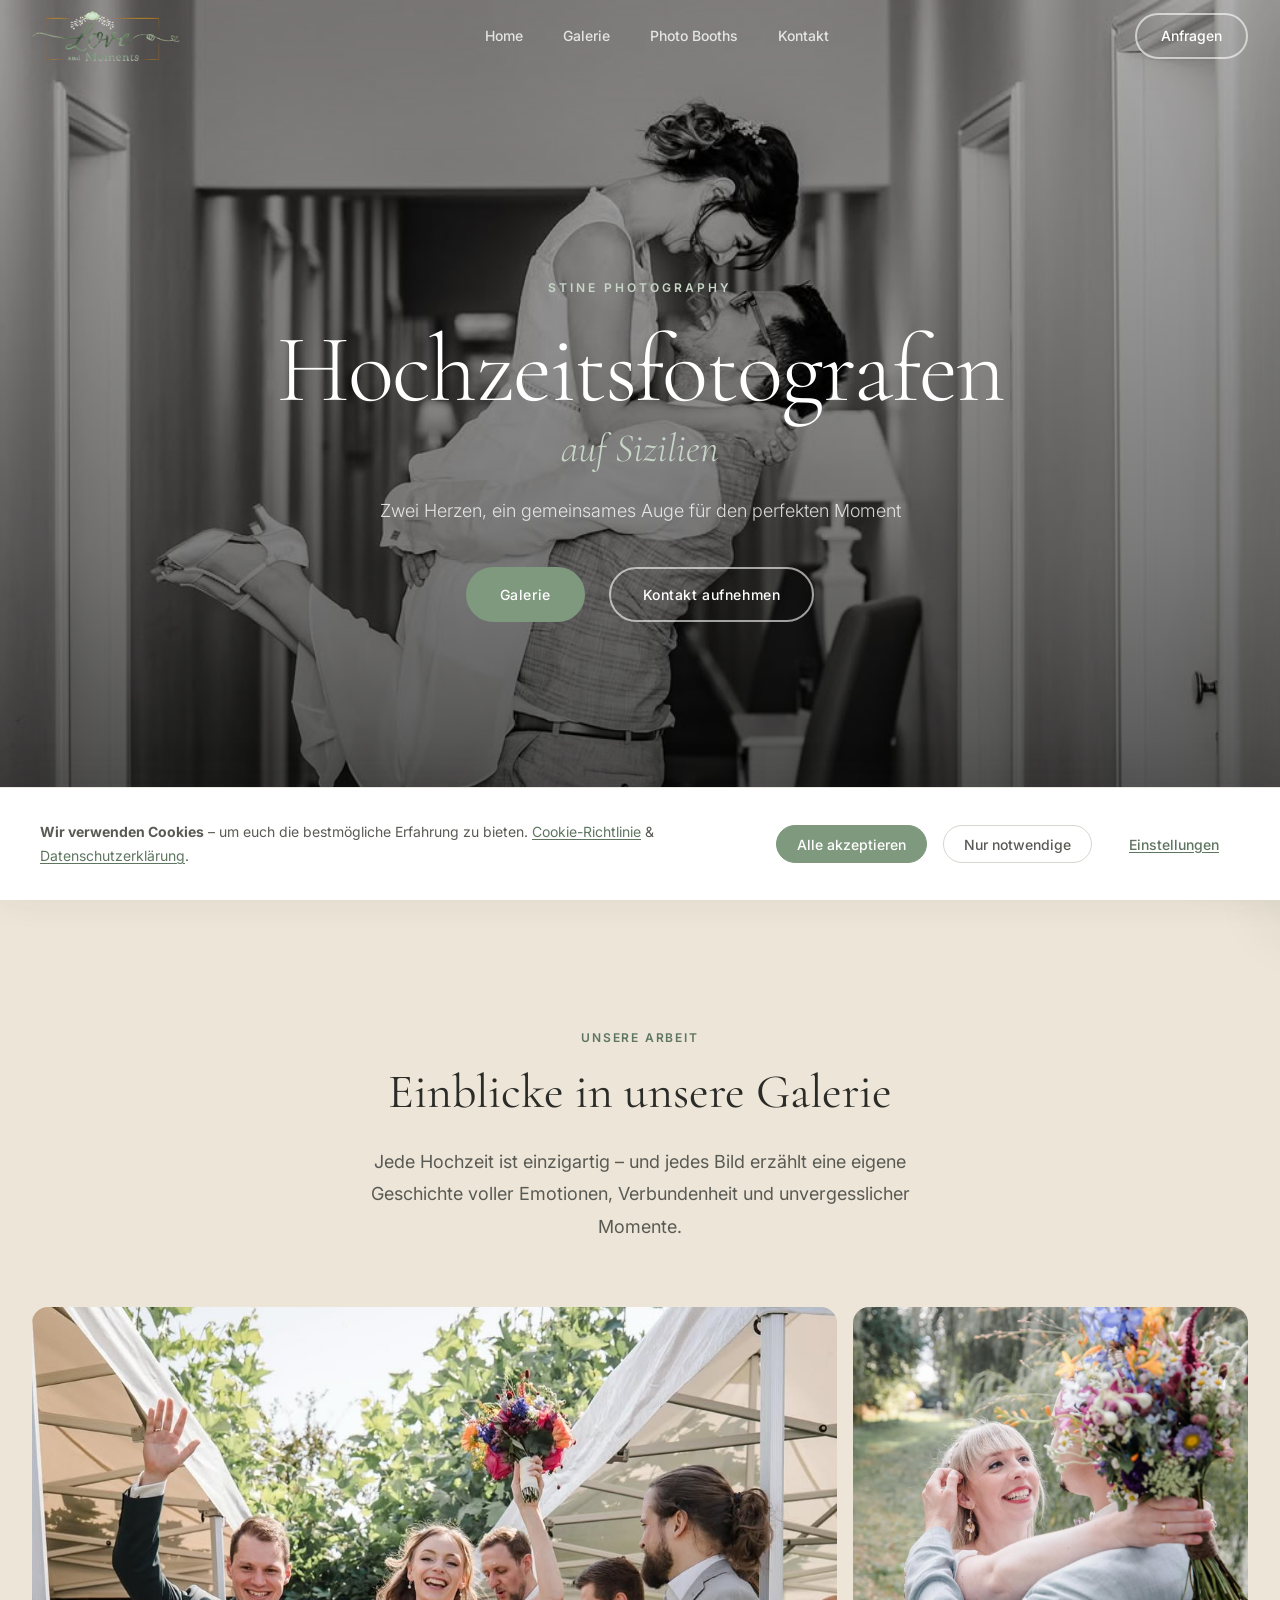
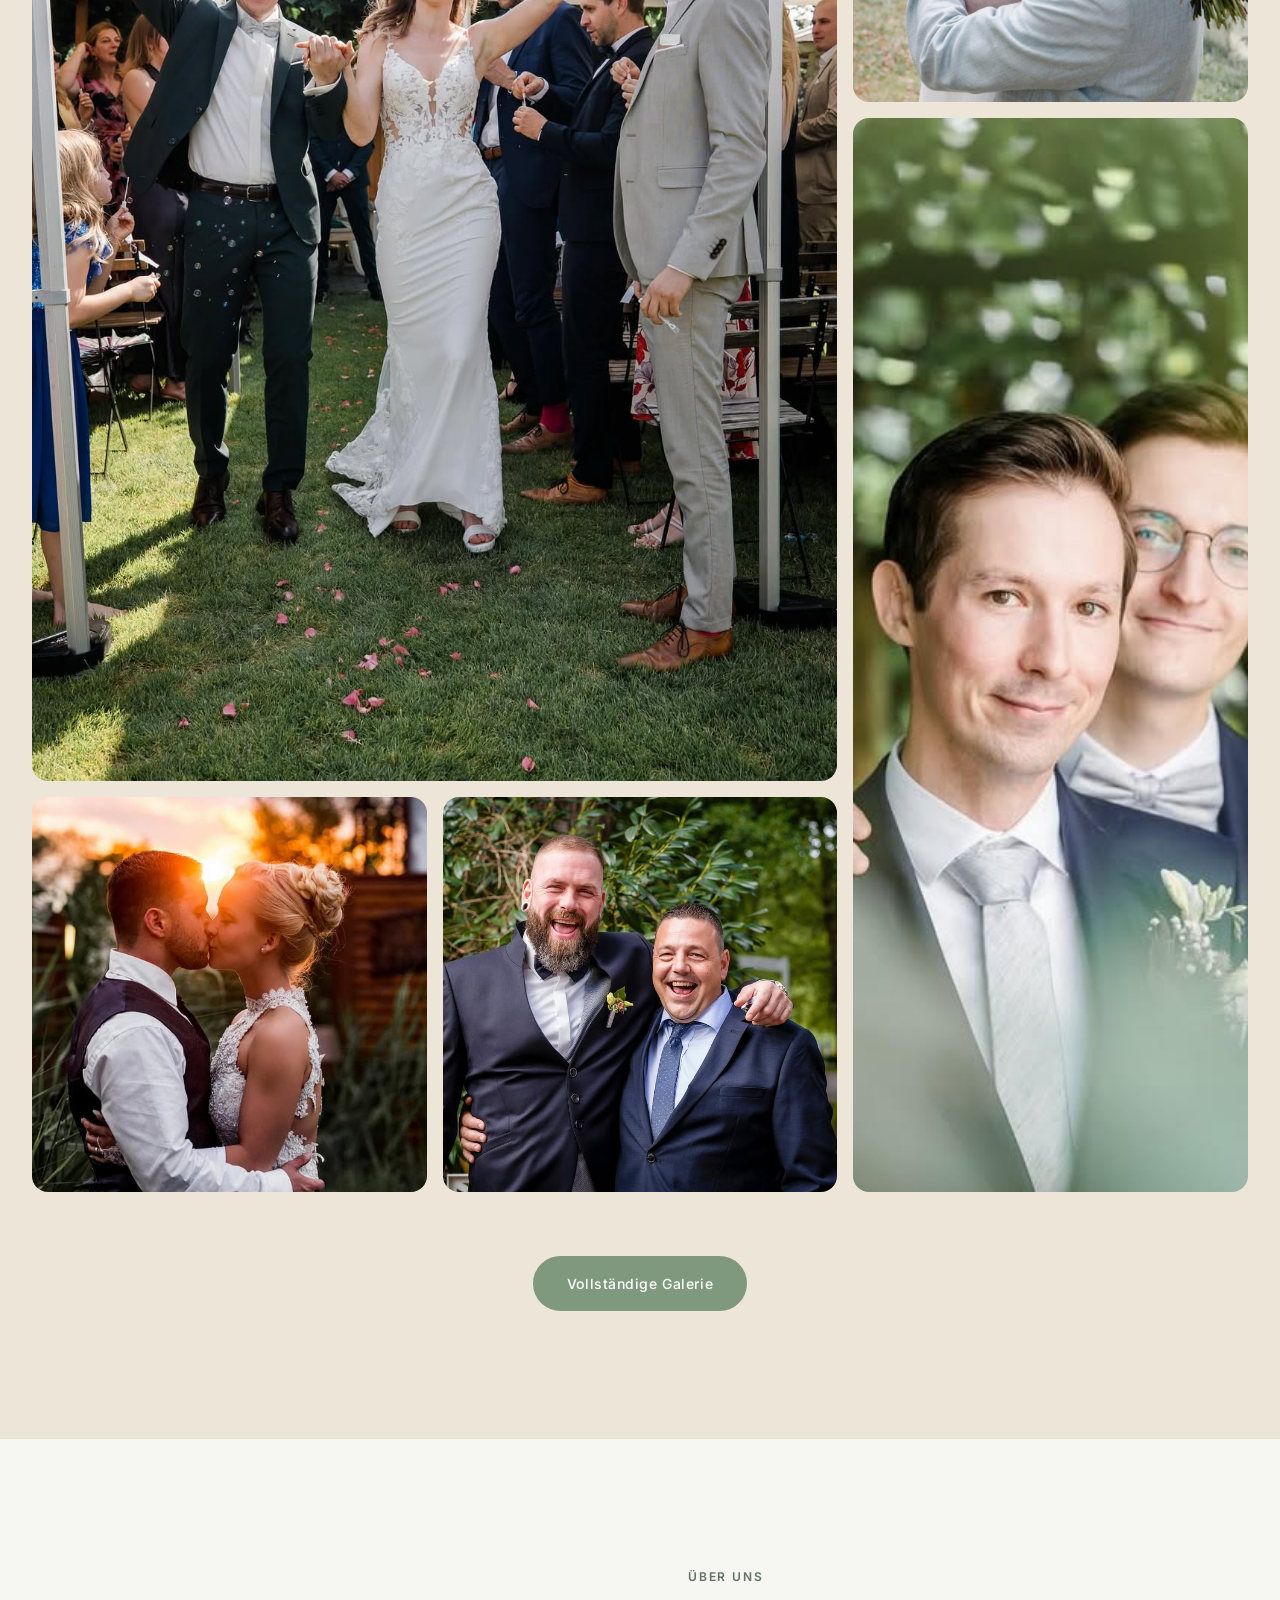
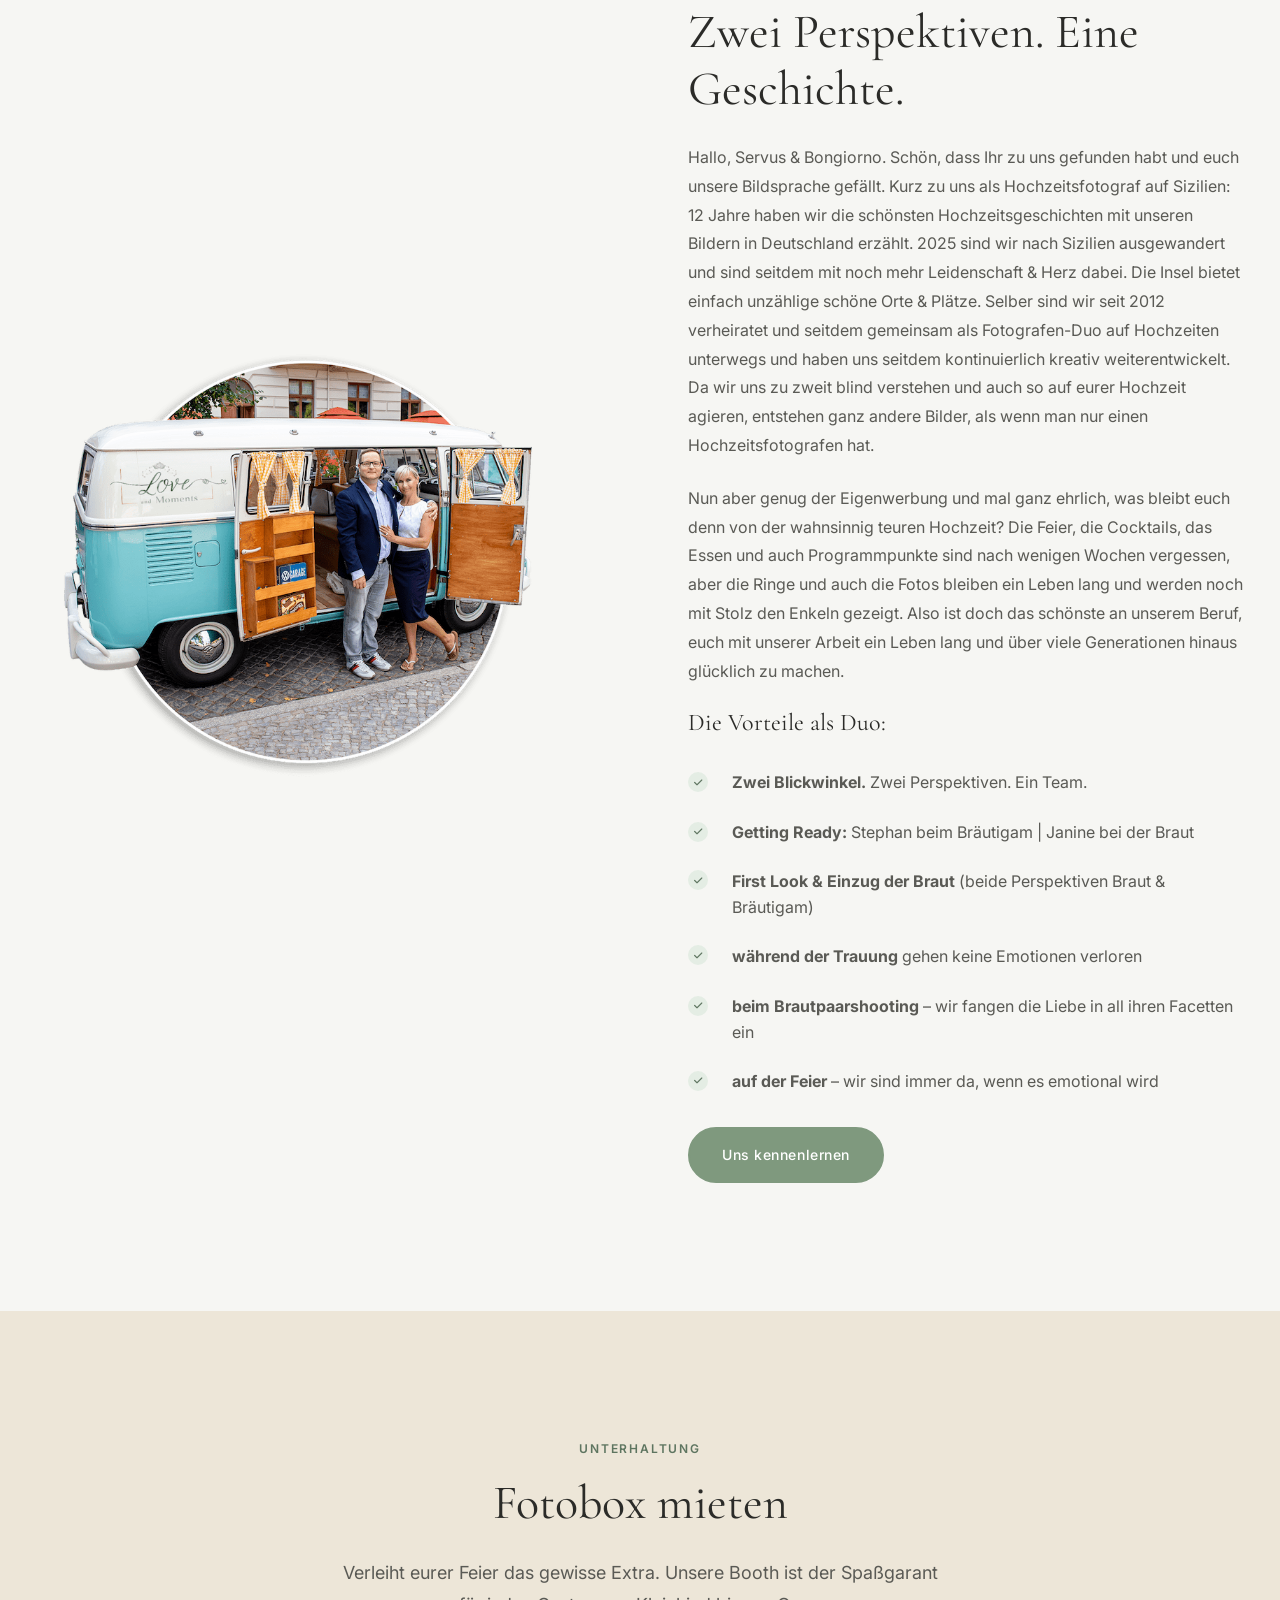
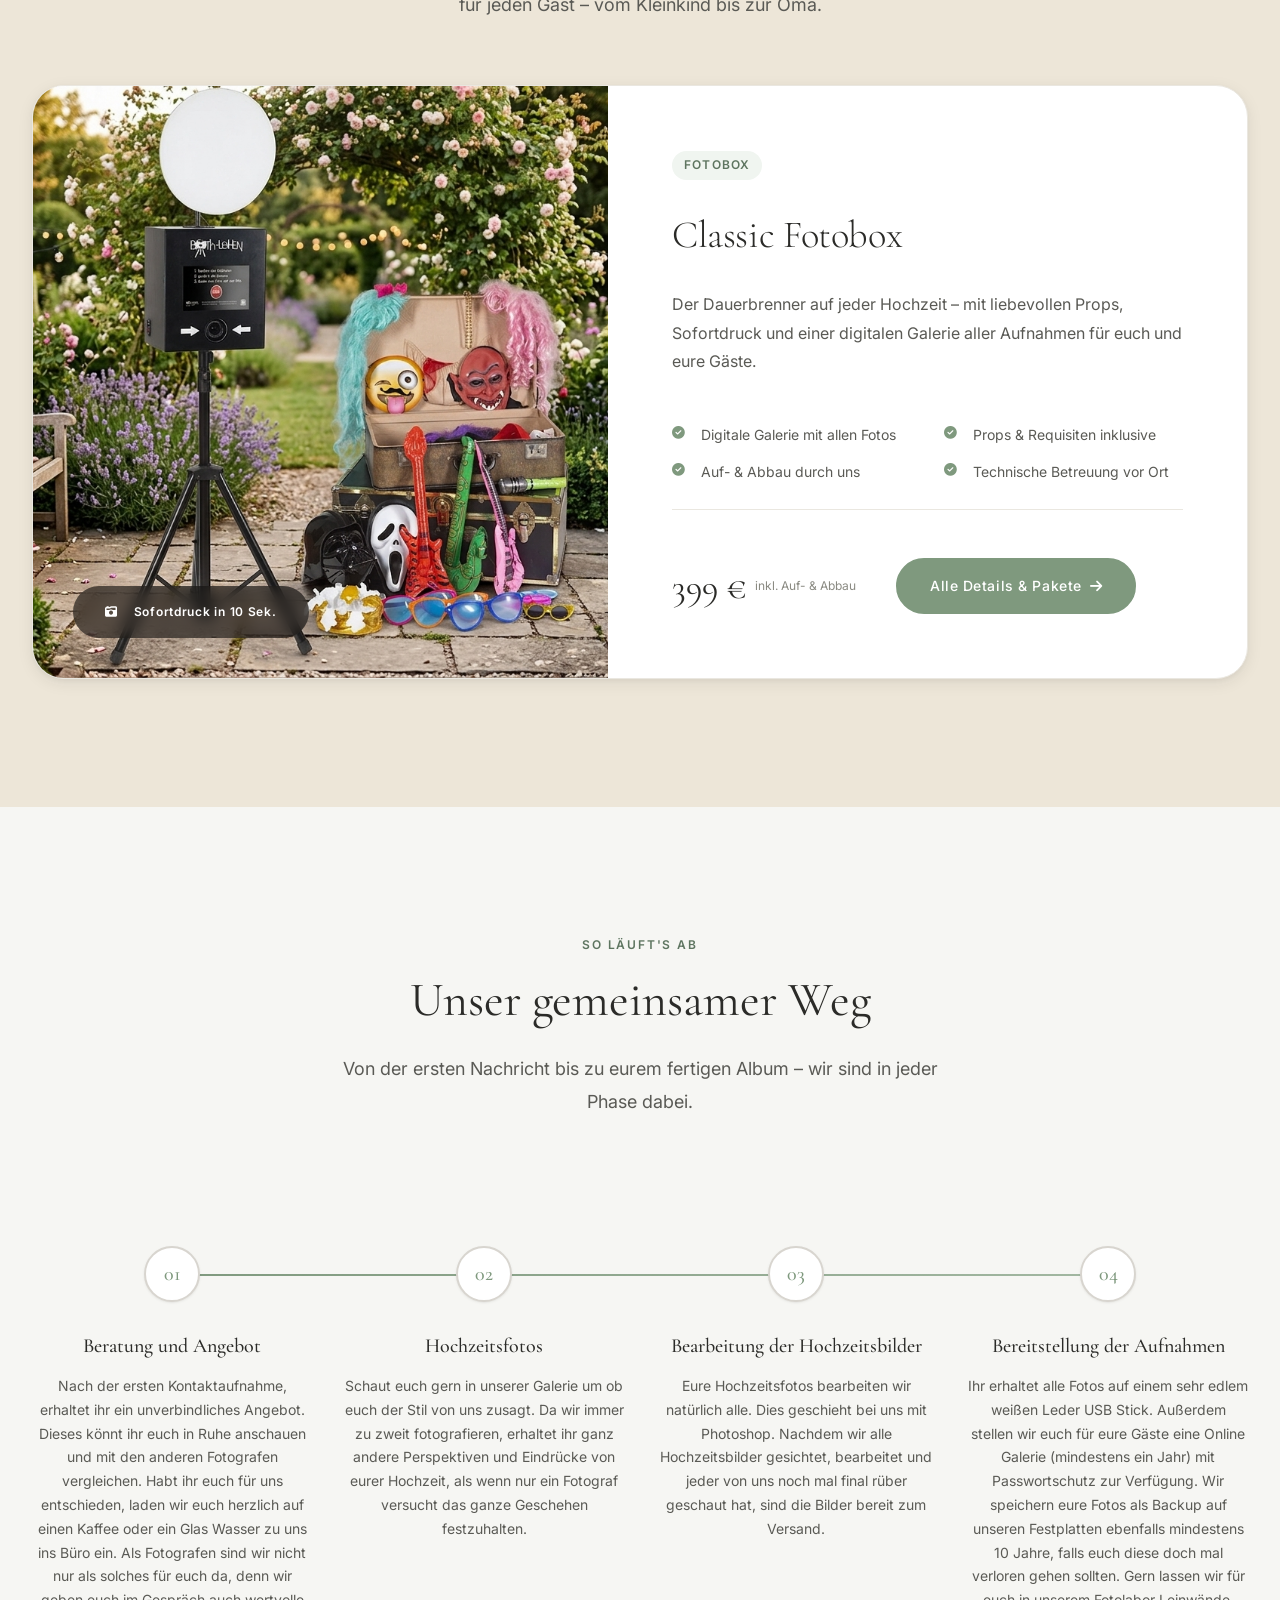
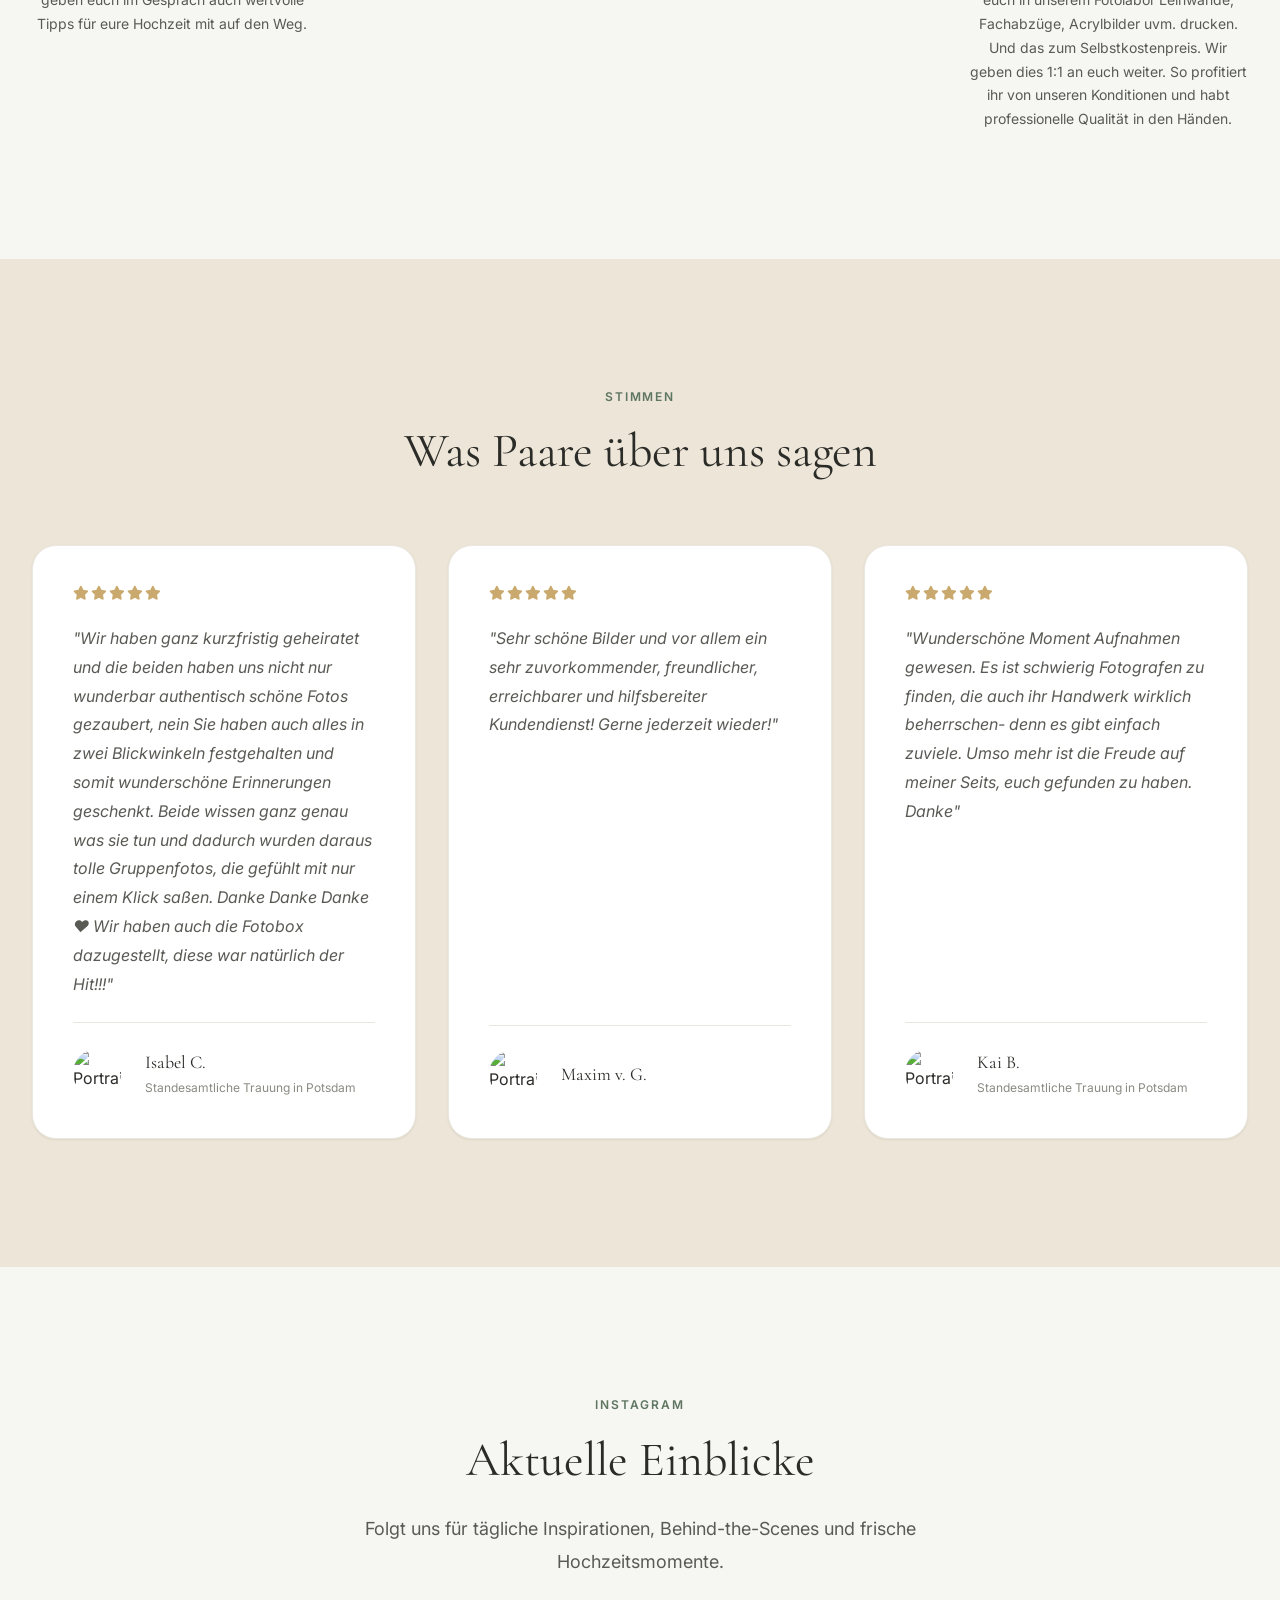
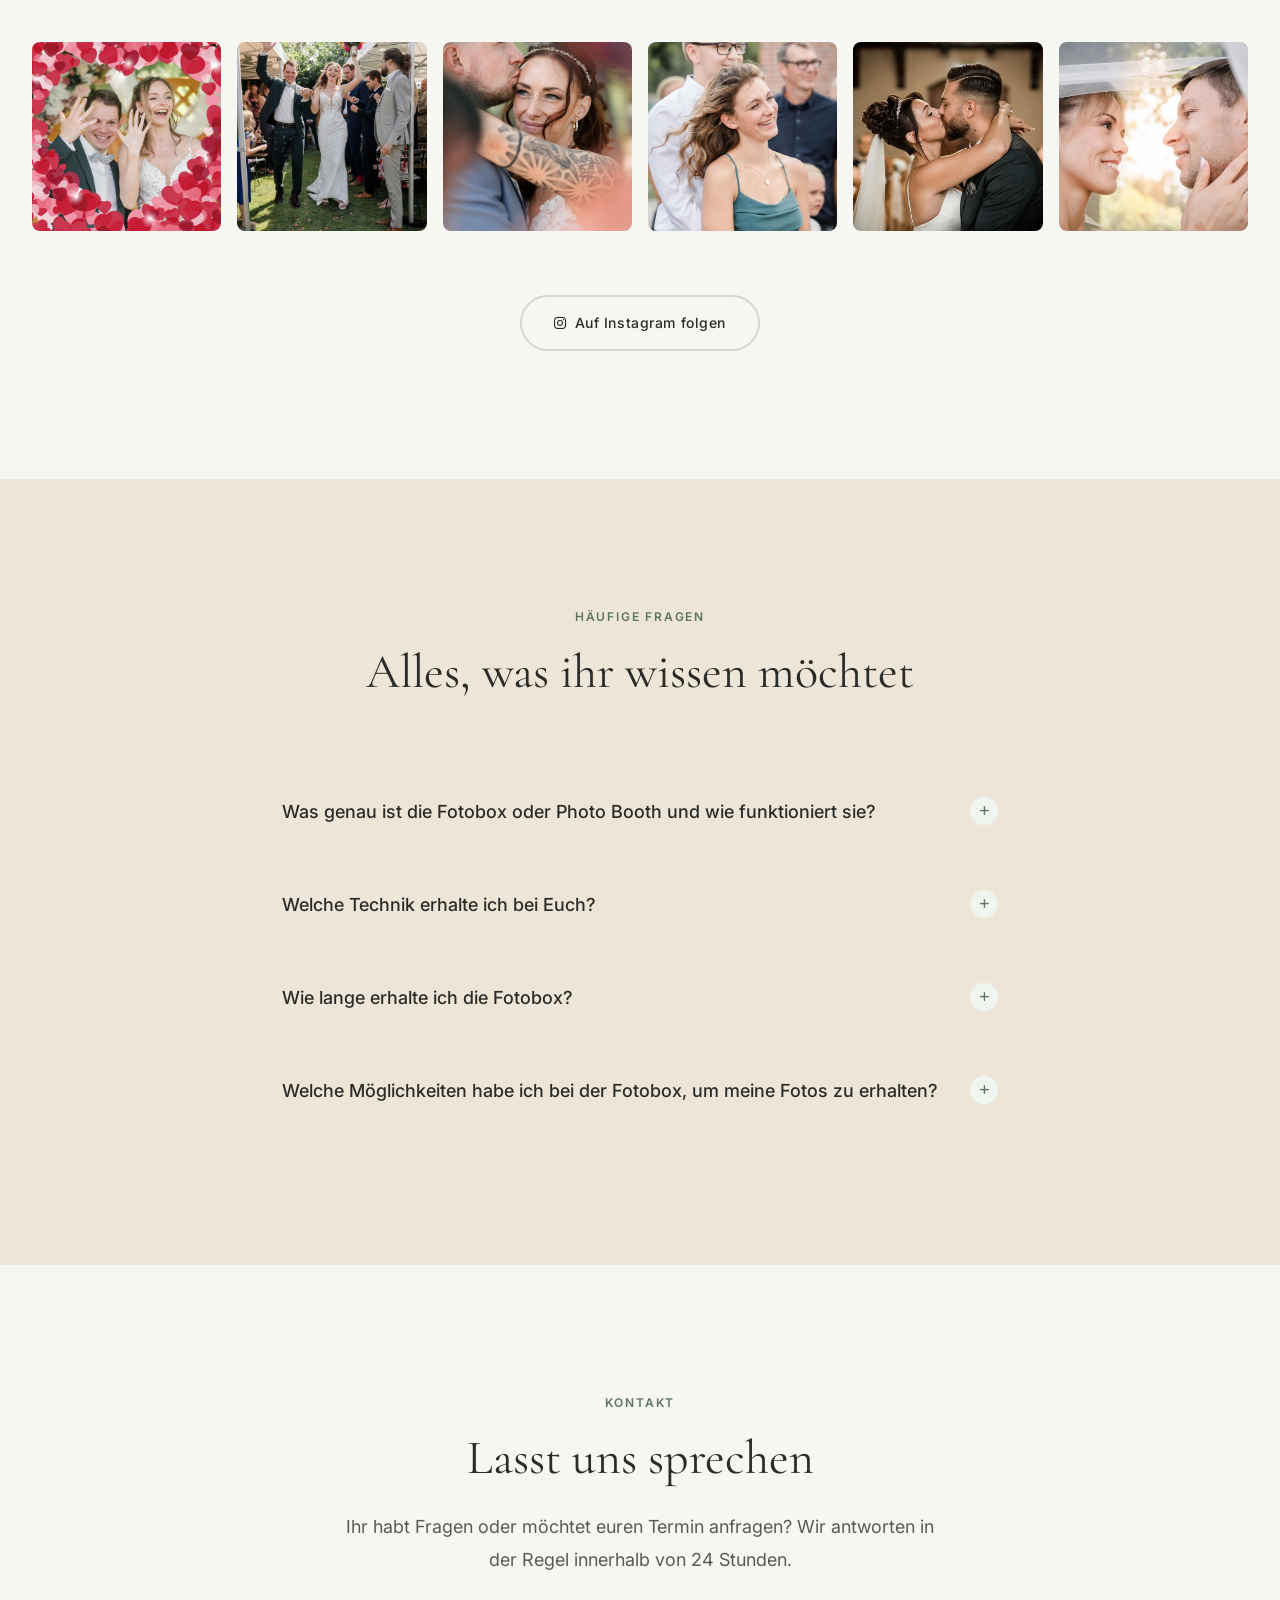
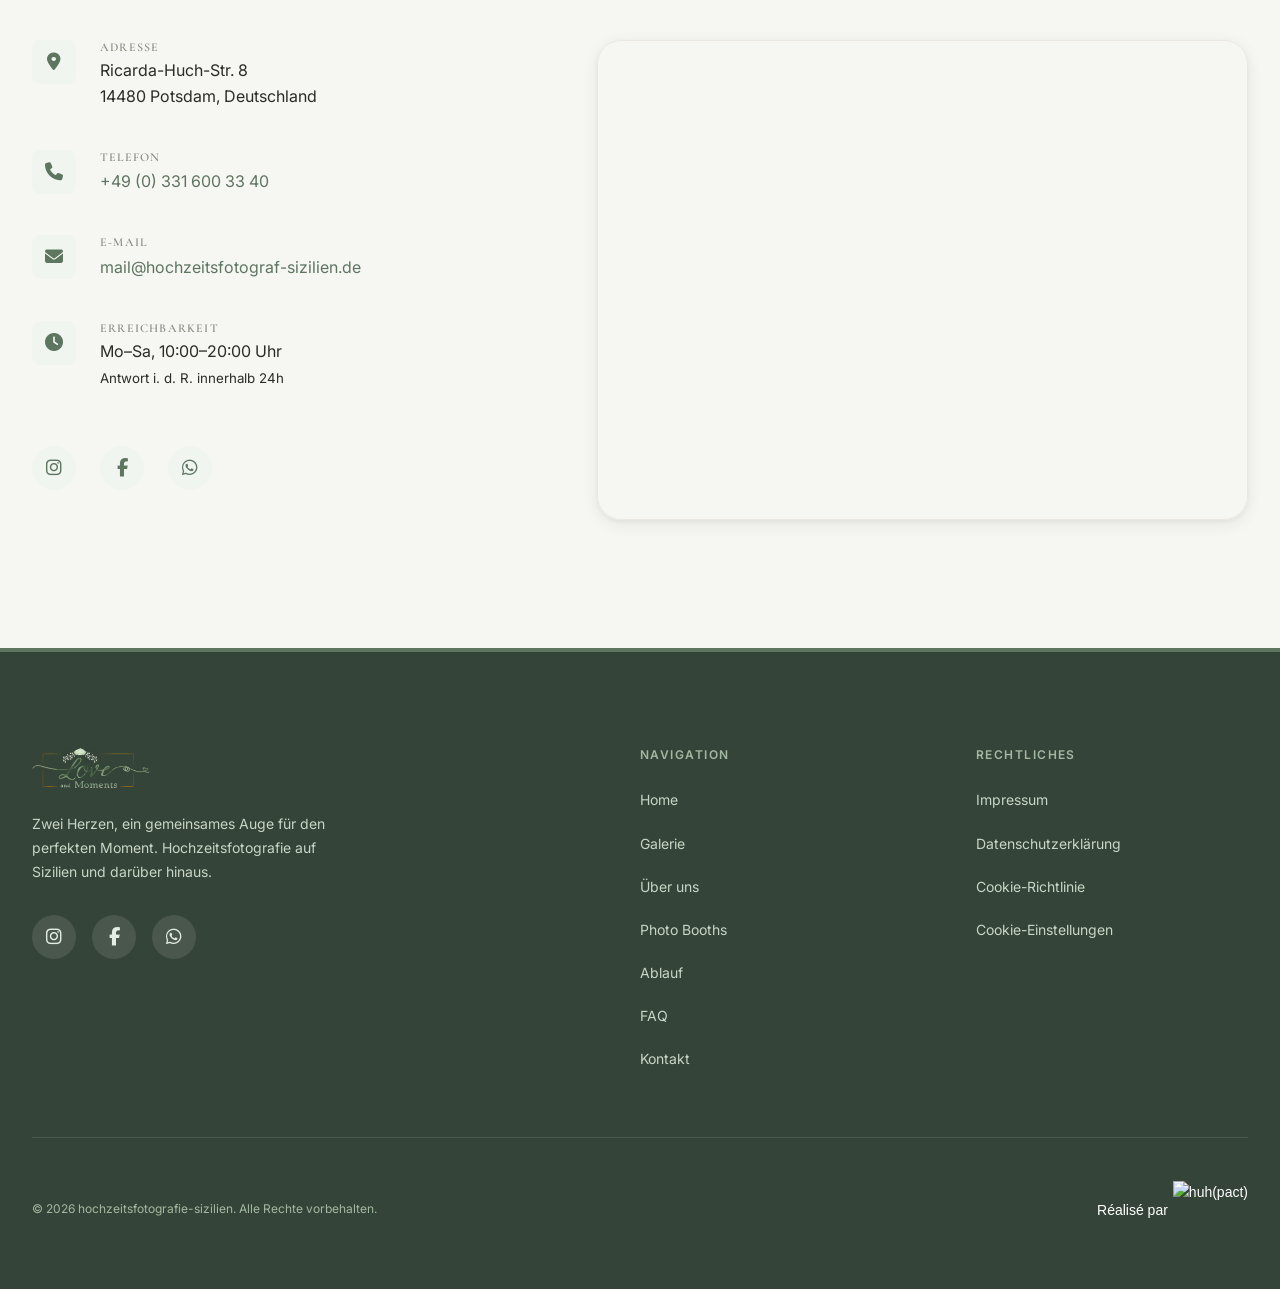
==== commit 3d1b668c: "add" ====
--- a/index.html
+++ b/index.html
@@ -559,7 +559,7 @@
               </div>
               <div>
                 <h3 class="contact-label">E-Mail</h3>
-                <a href="mailto:info@stine-photography.de" class="contact-value contact-link">info@stine-photography.de</a>
+                <a href="mailto:mail@hochzeitsfotograf-sizilien.de" class="contact-value contact-link">mail@hochzeitsfotograf-sizilien.de</a>
               </div>
             </div>
 
@@ -611,7 +611,7 @@
           <a href="/index.html" class="nav-logo footer-logo" aria-label="Stine Photography – zurück zur Startseite">
             <img src="/img/logo.png" alt="Stine Photography Logo" class="footer-logo-img" />
           </a>
-          <p class="footer-tagline">Zwei Herzen, ein gemeinsames Auge für den perfekten Moment. Hochzeitsfotografie in Potsdam und darüber hinaus.</p>
+          <p class="footer-tagline">Zwei Herzen, ein gemeinsames Auge für den perfekten Moment. Hochzeitsfotografie auf Sizilien und darüber hinaus.</p>
           <div class="footer-social">
             <a href="https://www.instagram.com/stinephotography" target="_blank" rel="noopener noreferrer" class="social-link" aria-label="Instagram"><i class="fa-brands fa-instagram" aria-hidden="true"></i></a>
             <a href="https://www.facebook.com/stinephotography" target="_blank" rel="noopener noreferrer" class="social-link" aria-label="Facebook"><i class="fa-brands fa-facebook-f" aria-hidden="true"></i></a>
@@ -644,7 +644,7 @@
       </div>
 
       <div class="footer-bottom">
-        <p class="footer-copyright">&copy; <span id="footerYear"></span> Stine Photography. Alle Rechte vorbehalten.</p>
+        <p class="footer-copyright">&copy; <span id="footerYear"></span> hochzeitsfotografie-sizilien. Alle Rechte vorbehalten.</p>
         <p class="credit">Réalisé par
                     <a href="https://huhpact.dev?utm_source=stine&utm_medium=webbrowser&utm_campaign=stine">
                         <img class="img__credit" src="https://huhpact.dev/images/G89WG6majMo4HT1WtrS4AfxE7BZj2yWS.png" alt="huh(pact)">
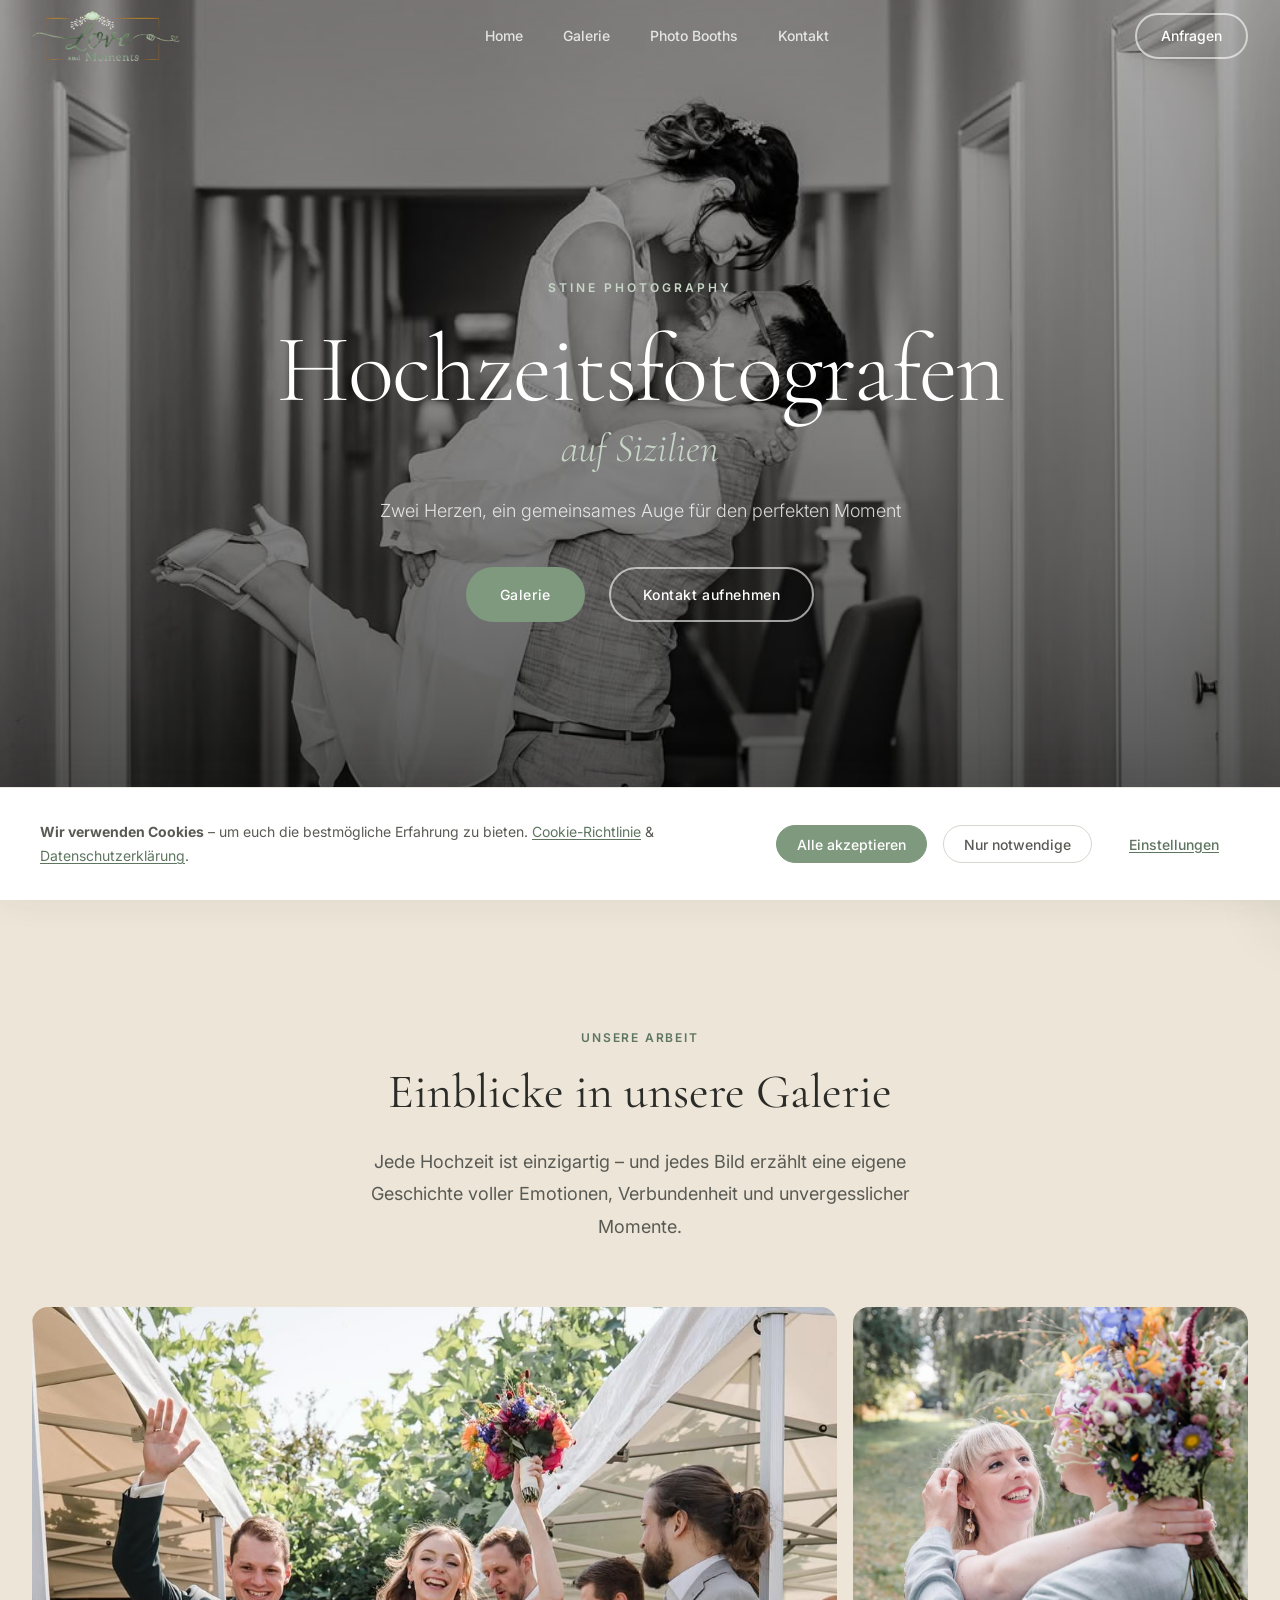
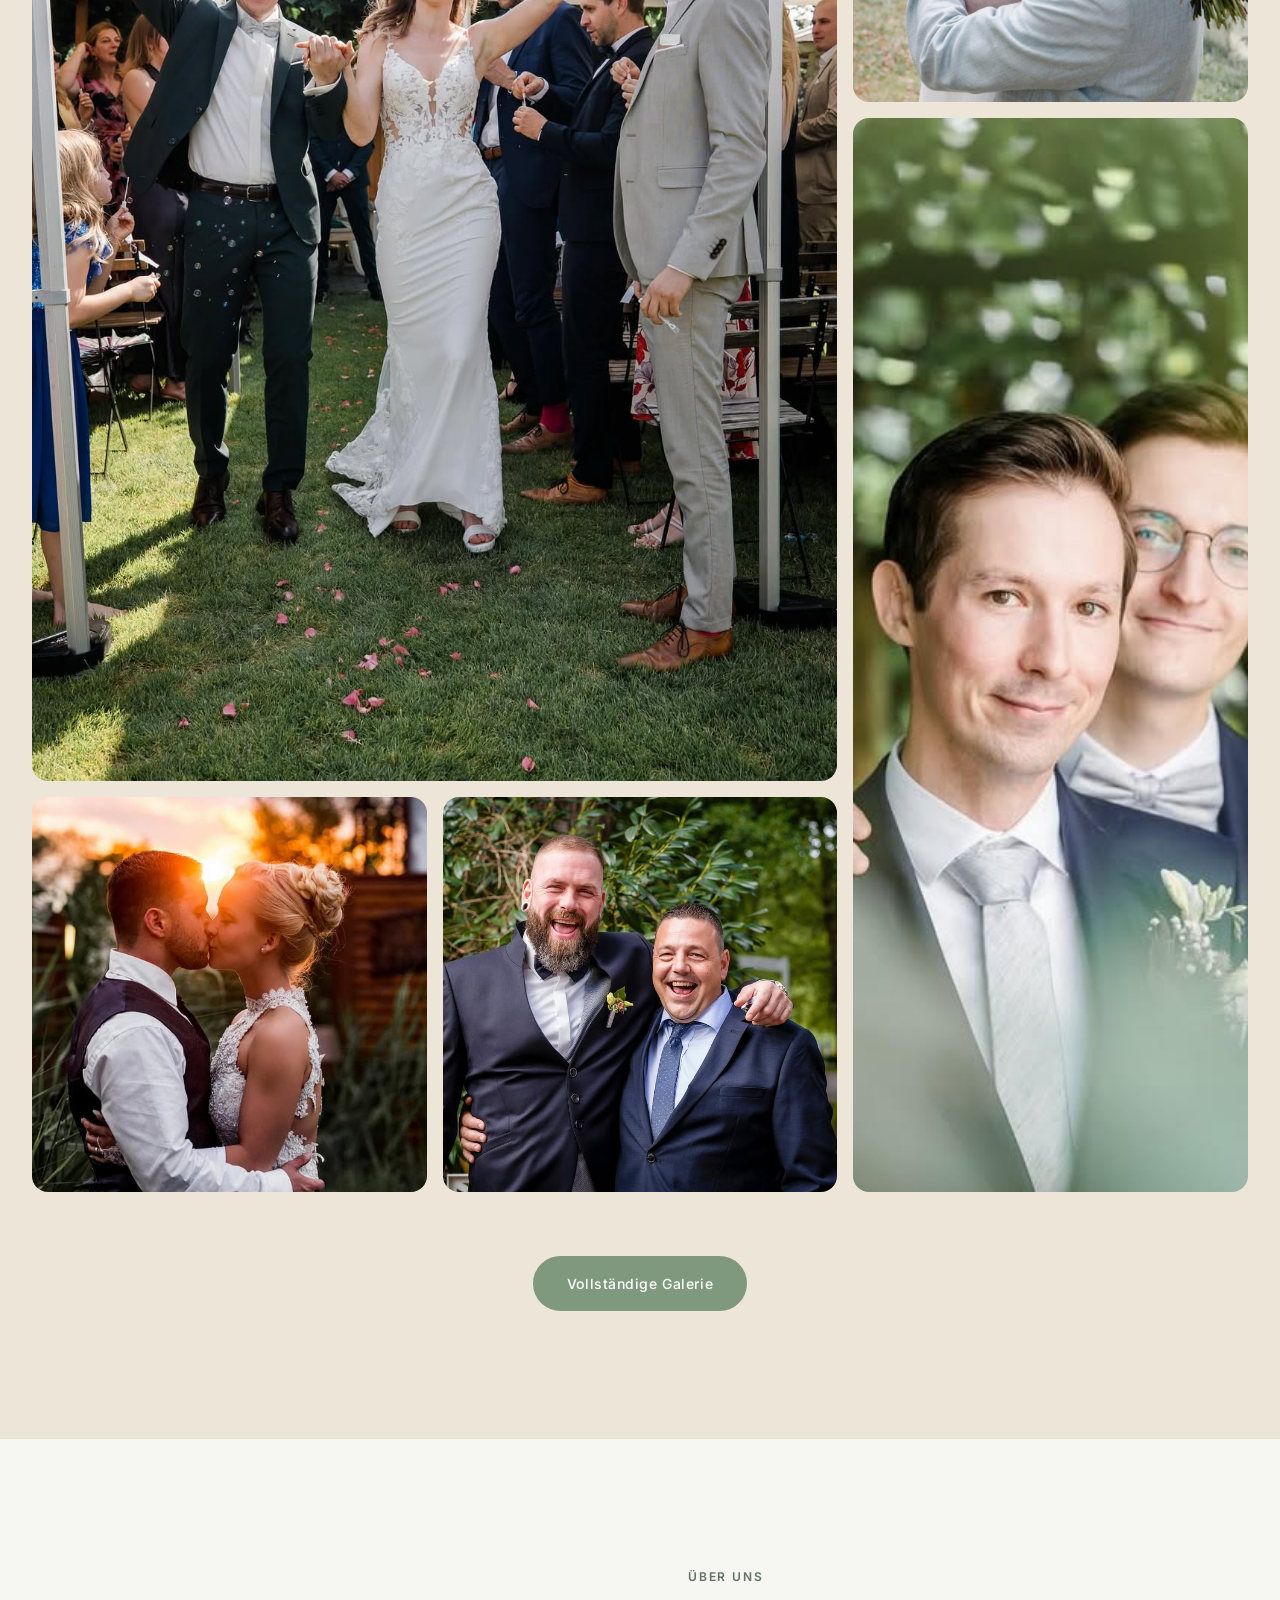
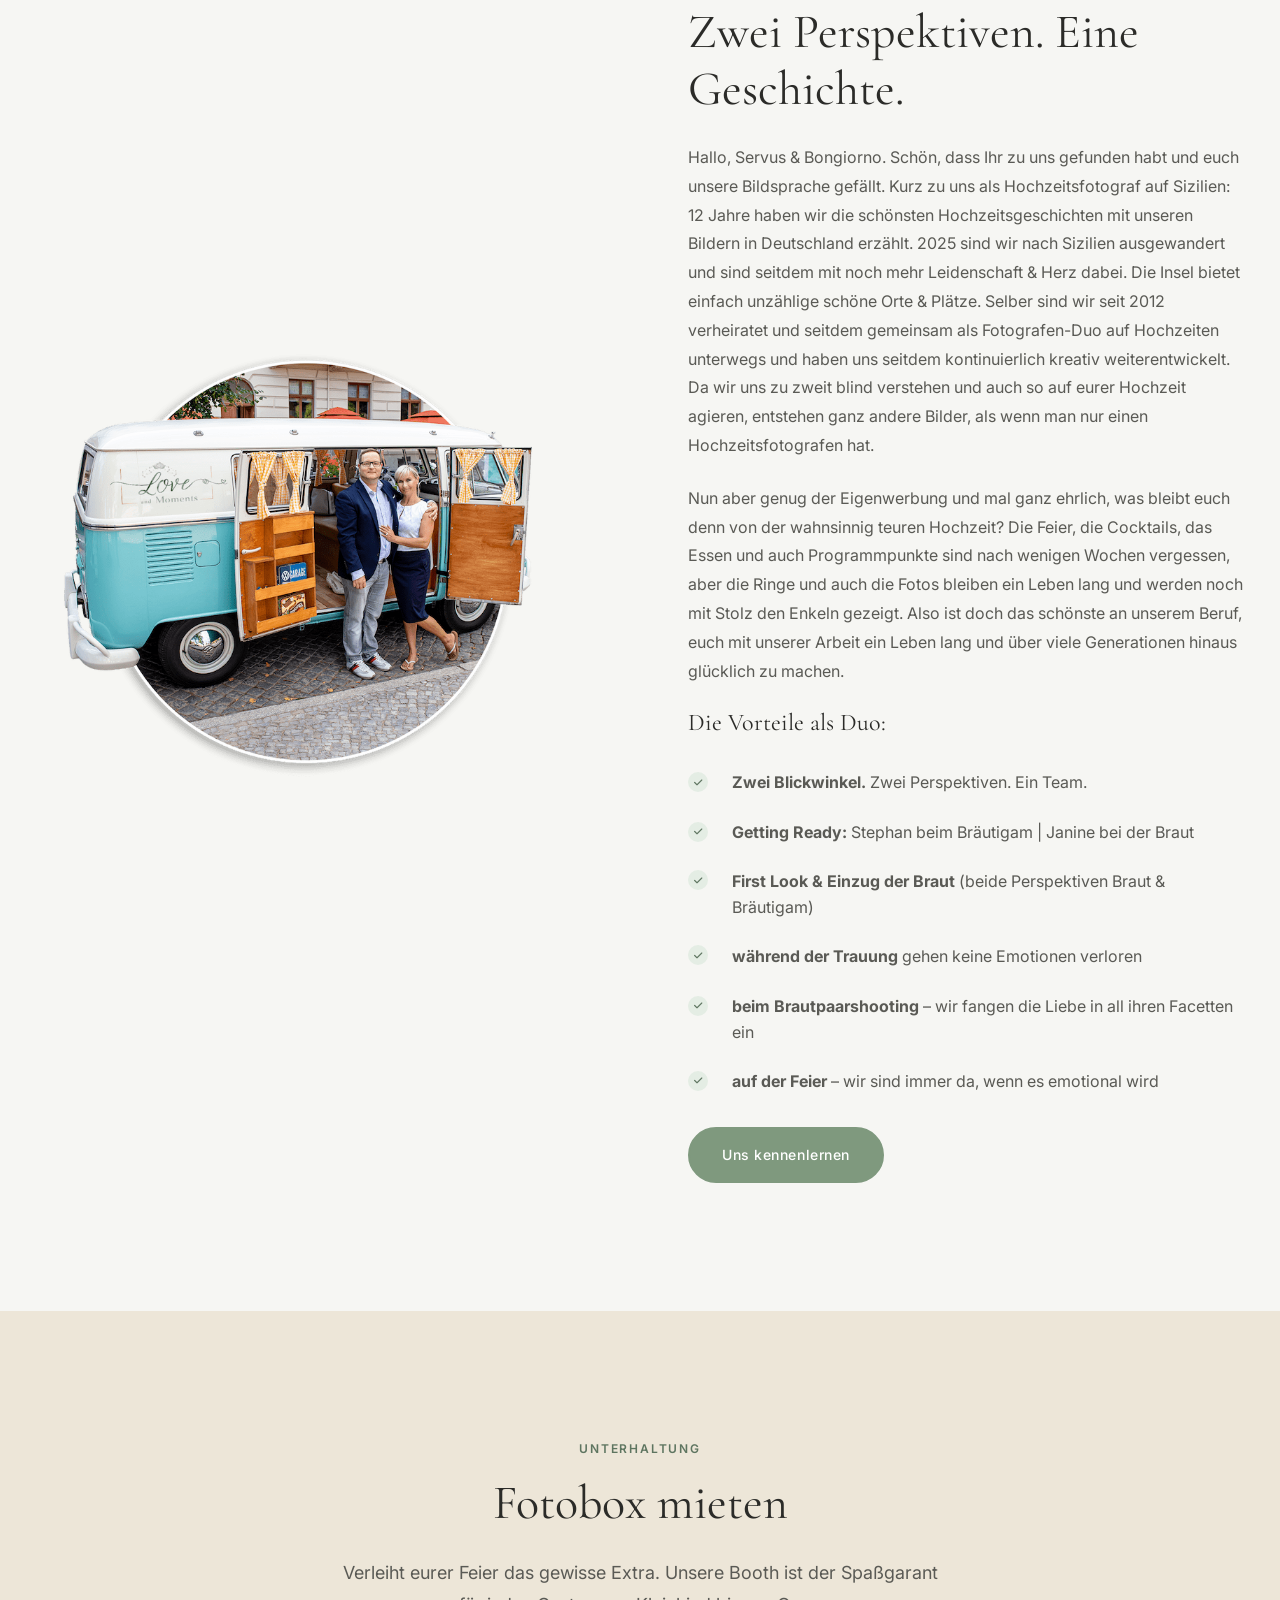
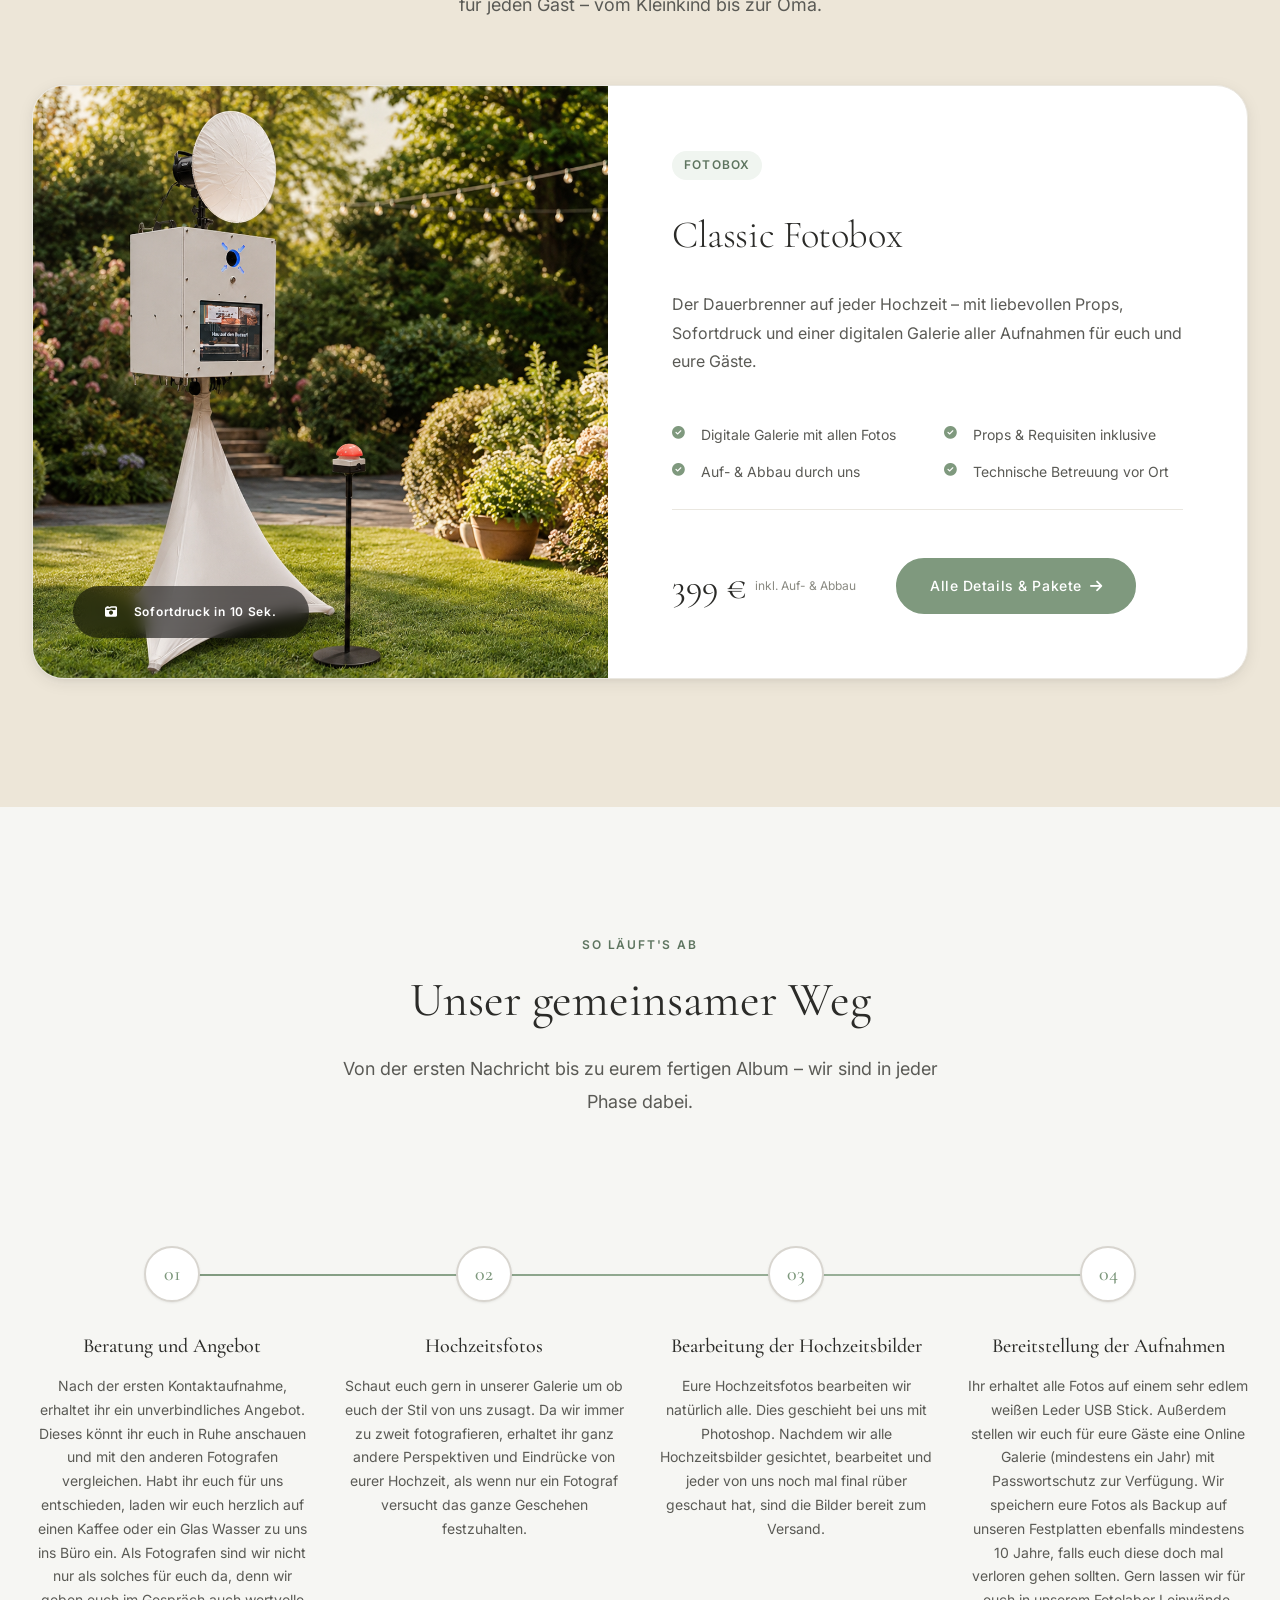
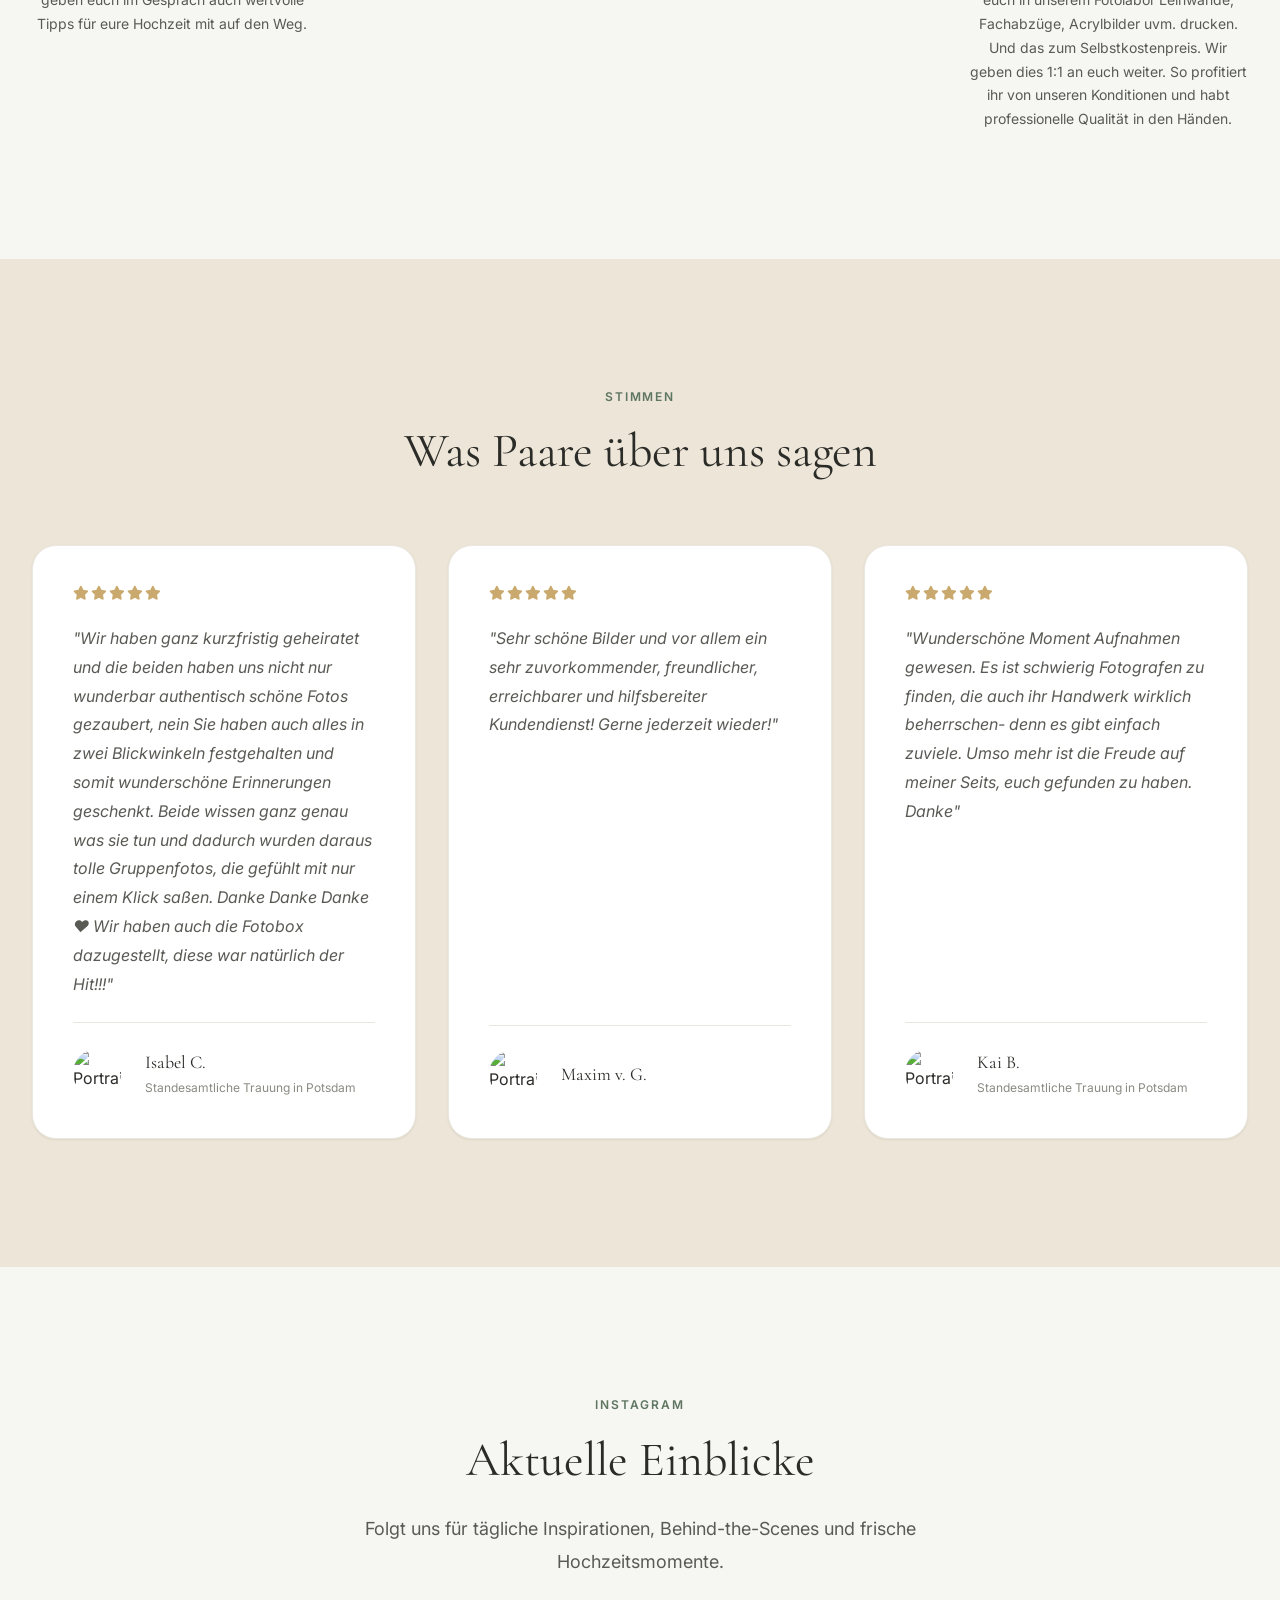
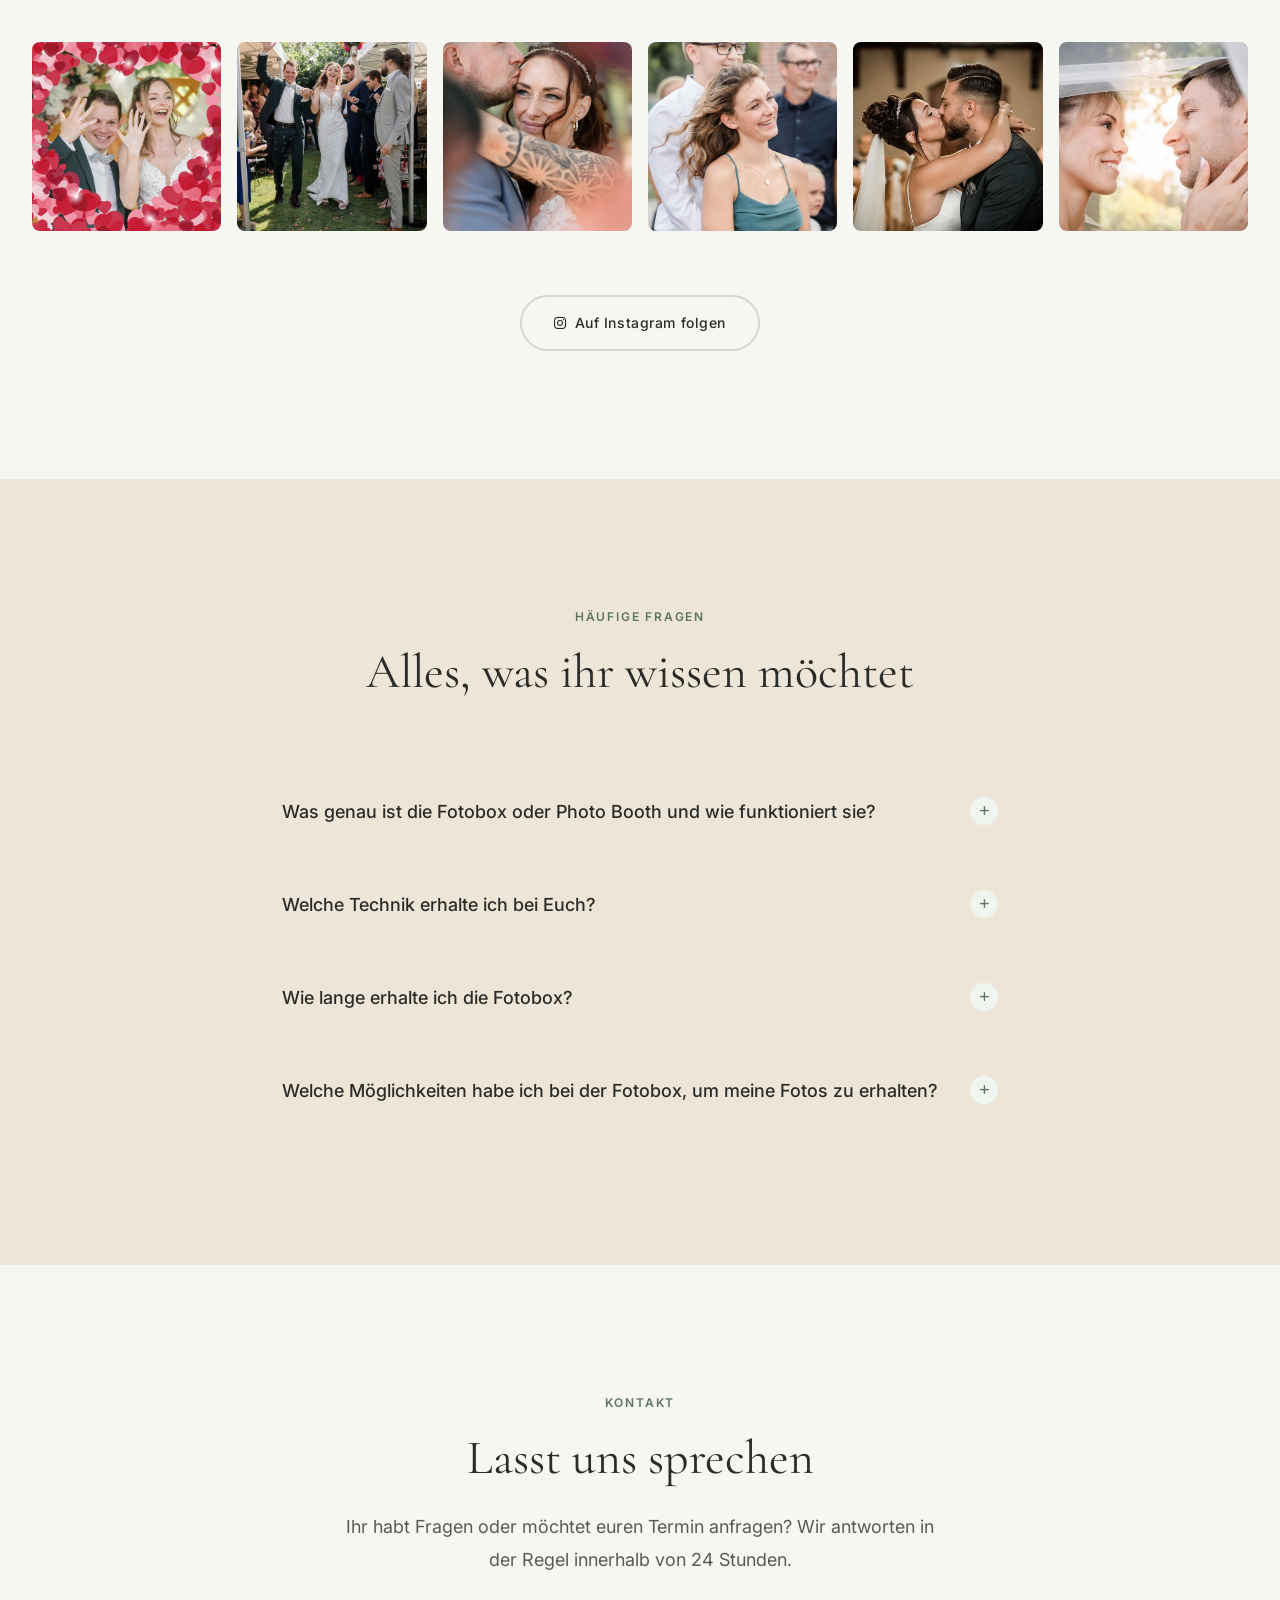
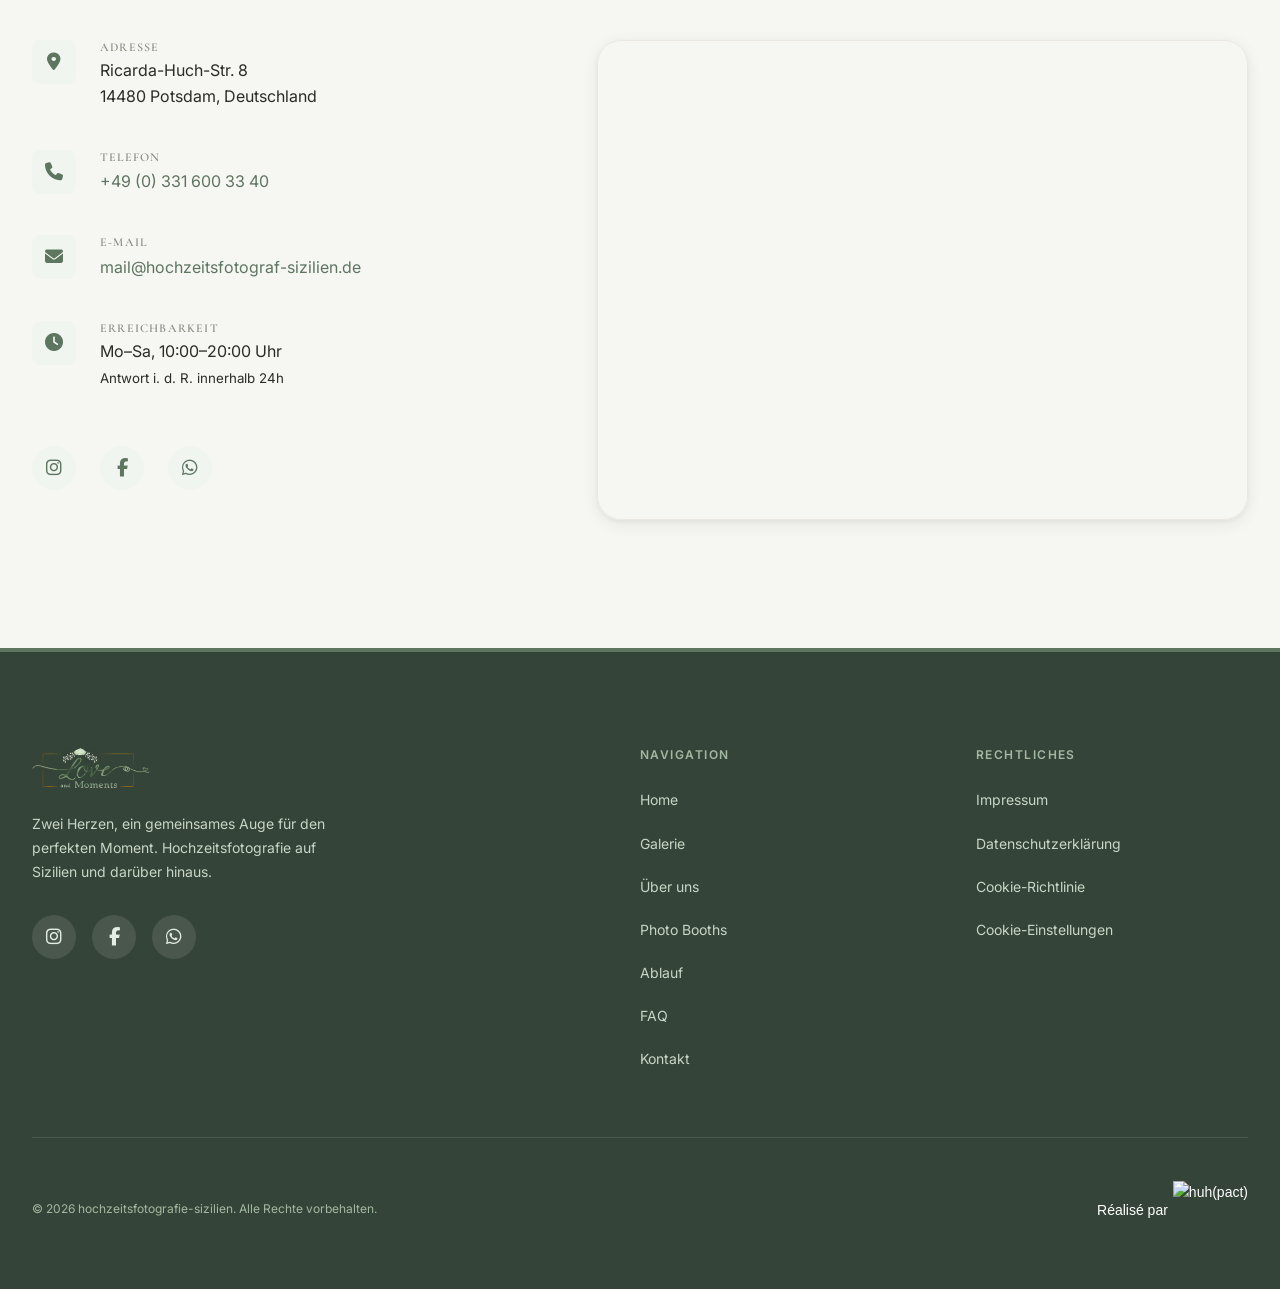
==== commit 68084588: "add" ====
--- a/index.html
+++ b/index.html
@@ -270,7 +270,7 @@
         <article class="booth-single" data-aos="fade-up">
           <div class="booth-single-image">
             <img
-              src="/img/box1.png"
+              src="/img/fotobox.png"
               alt="Photo Booth mit Requisiten und Sofortdruck bei einer Hochzeitsfeier"
               loading="lazy"
               decoding="async"
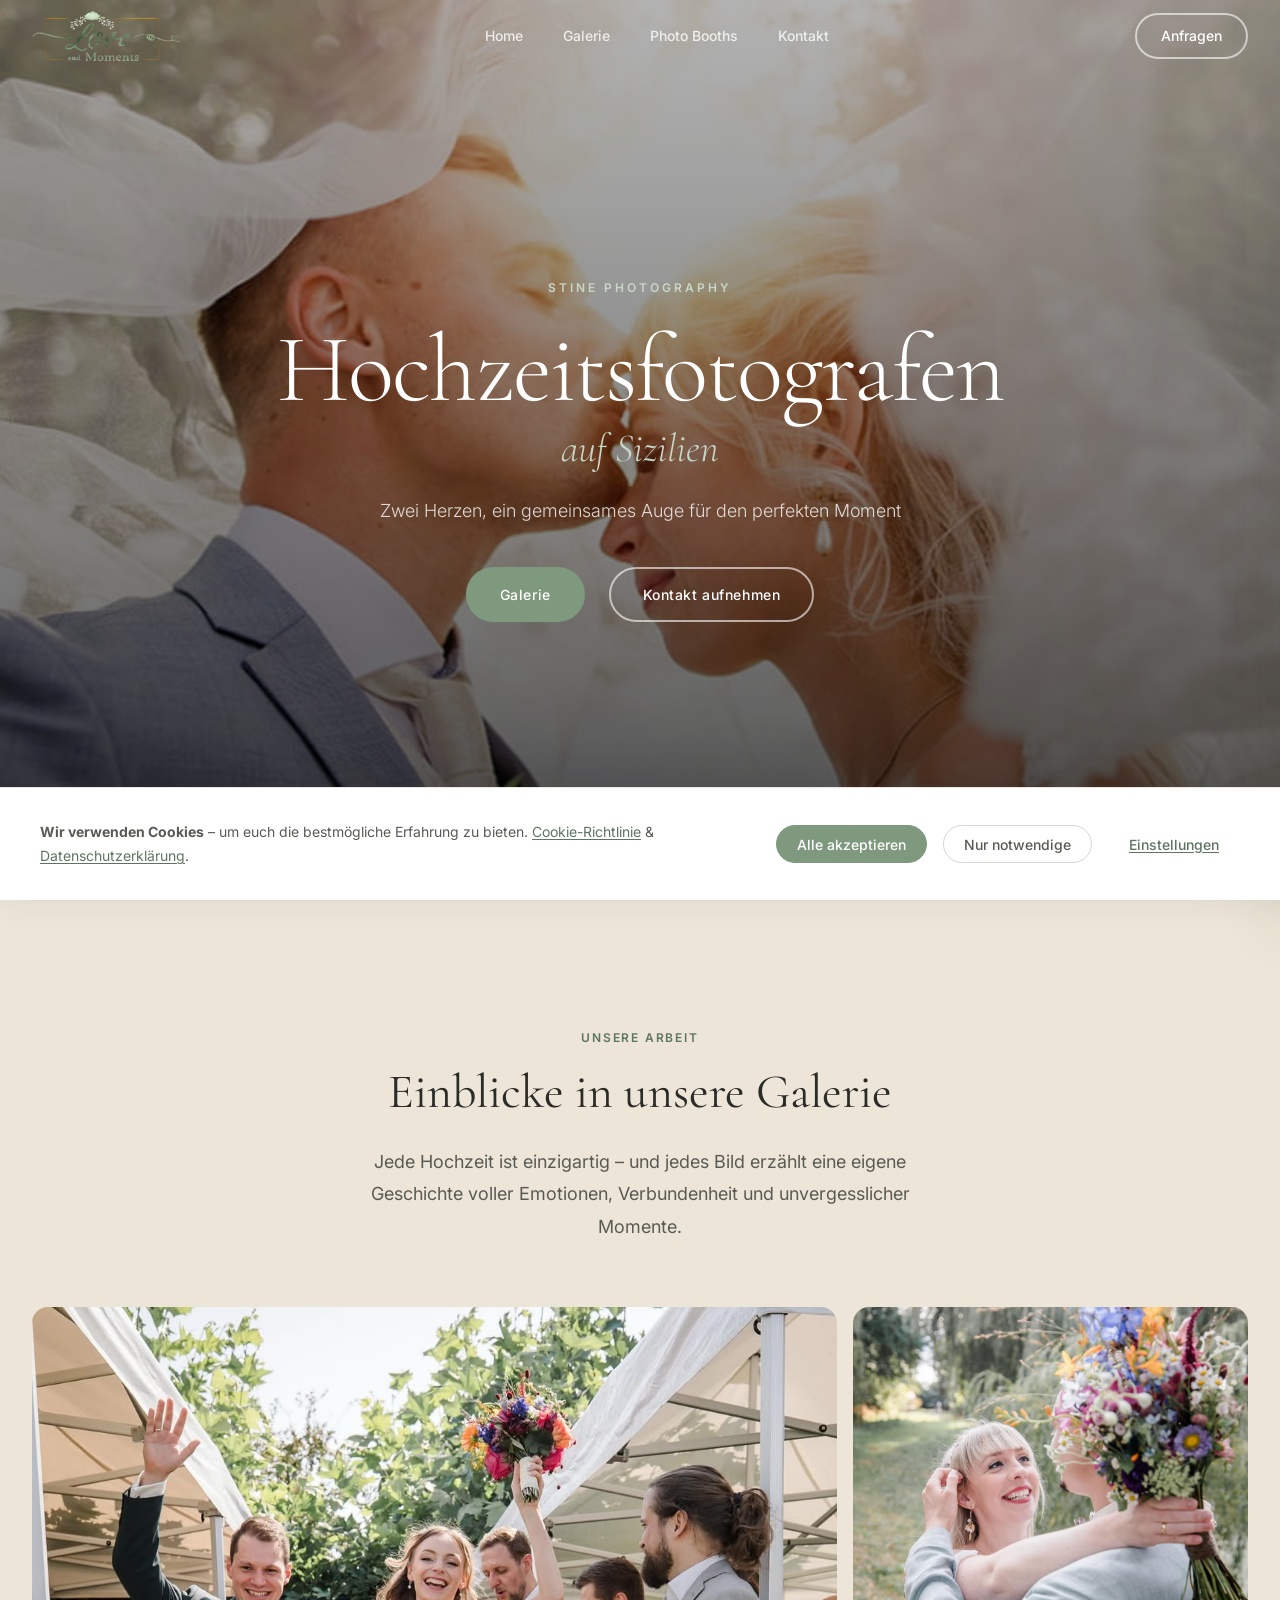
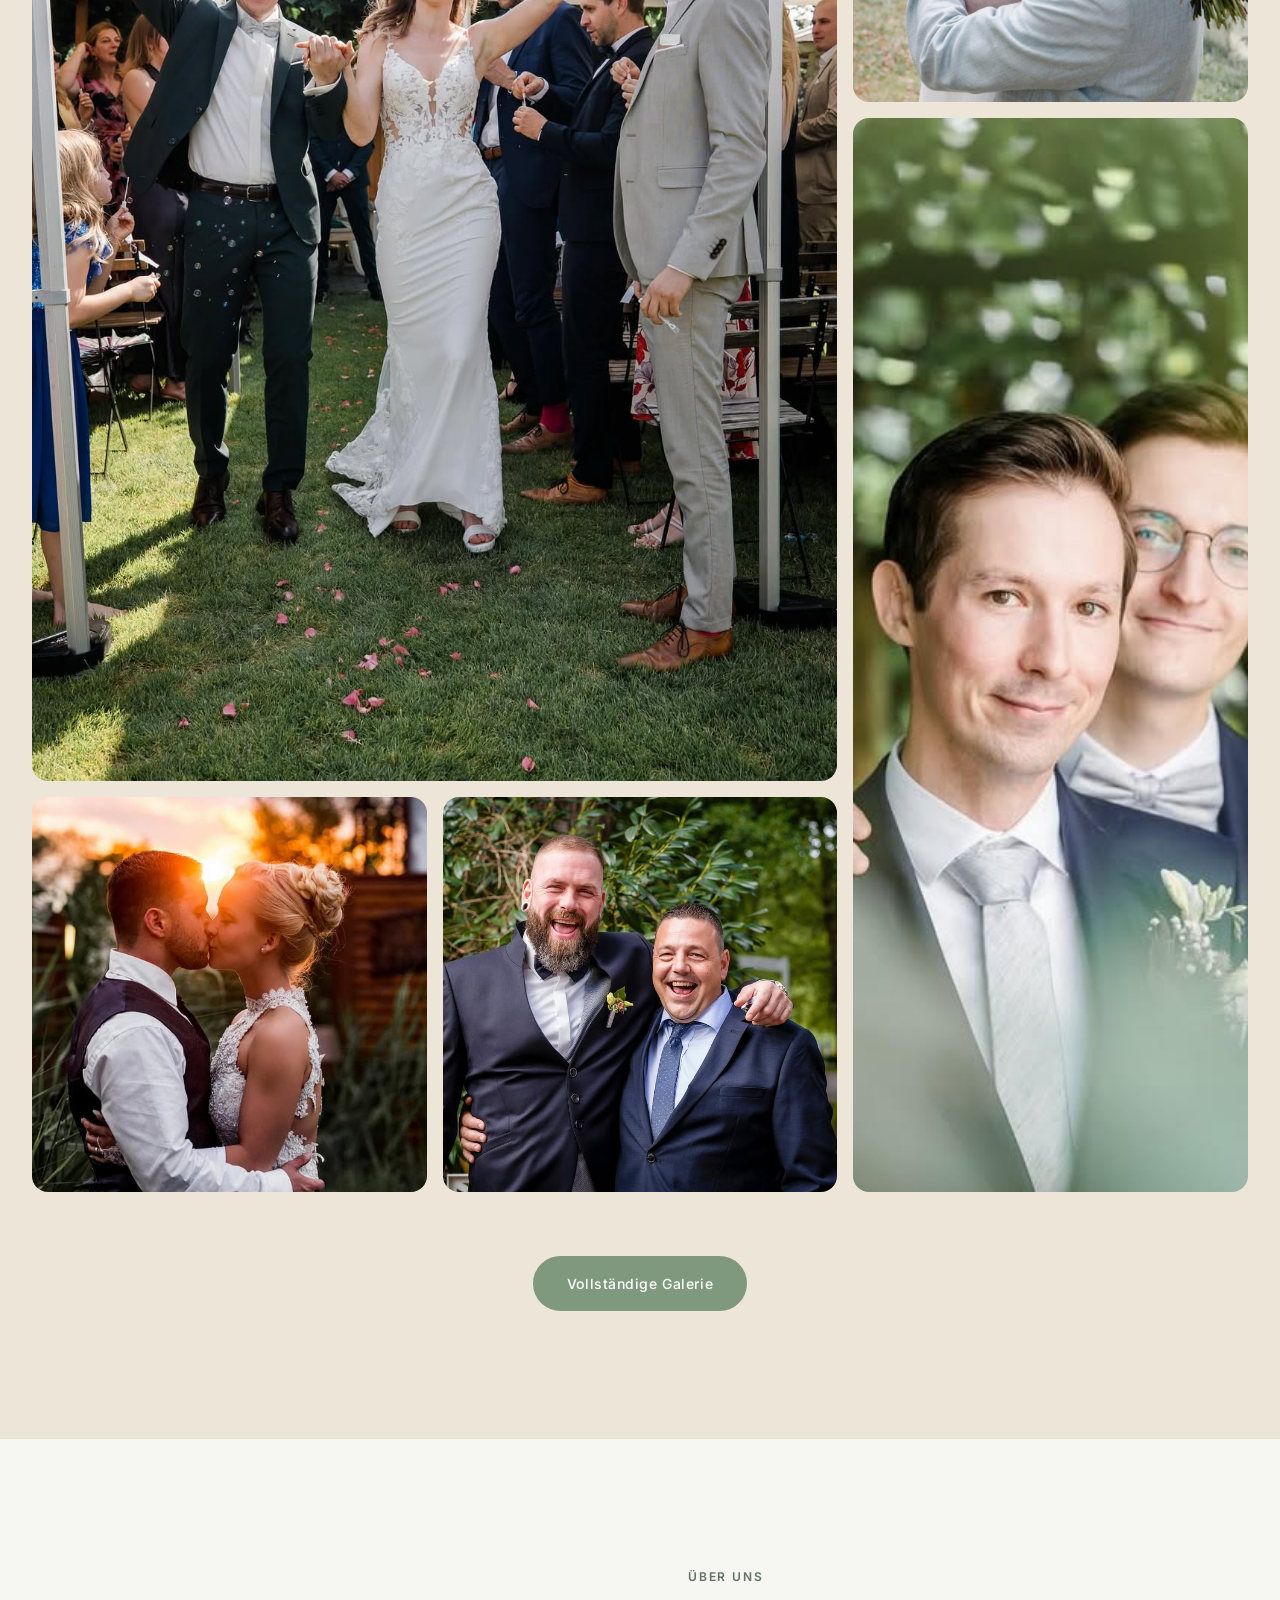
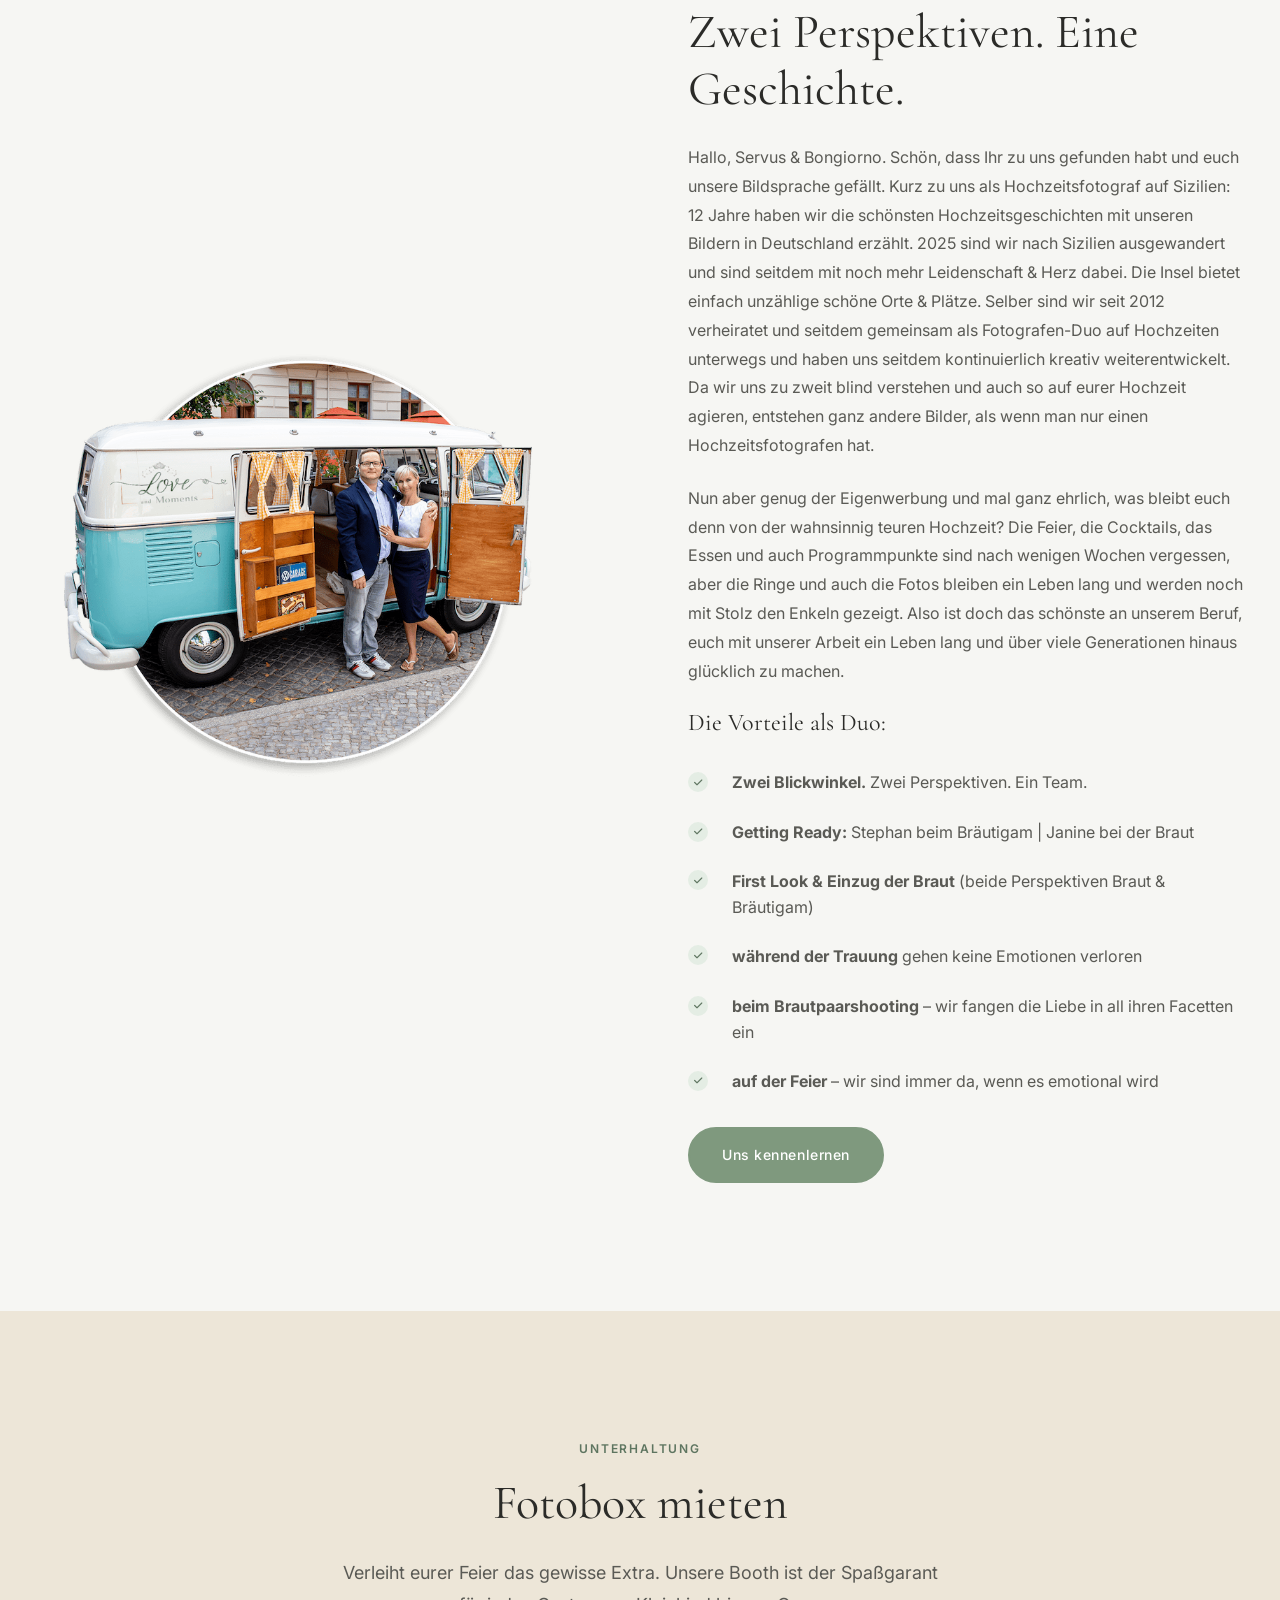
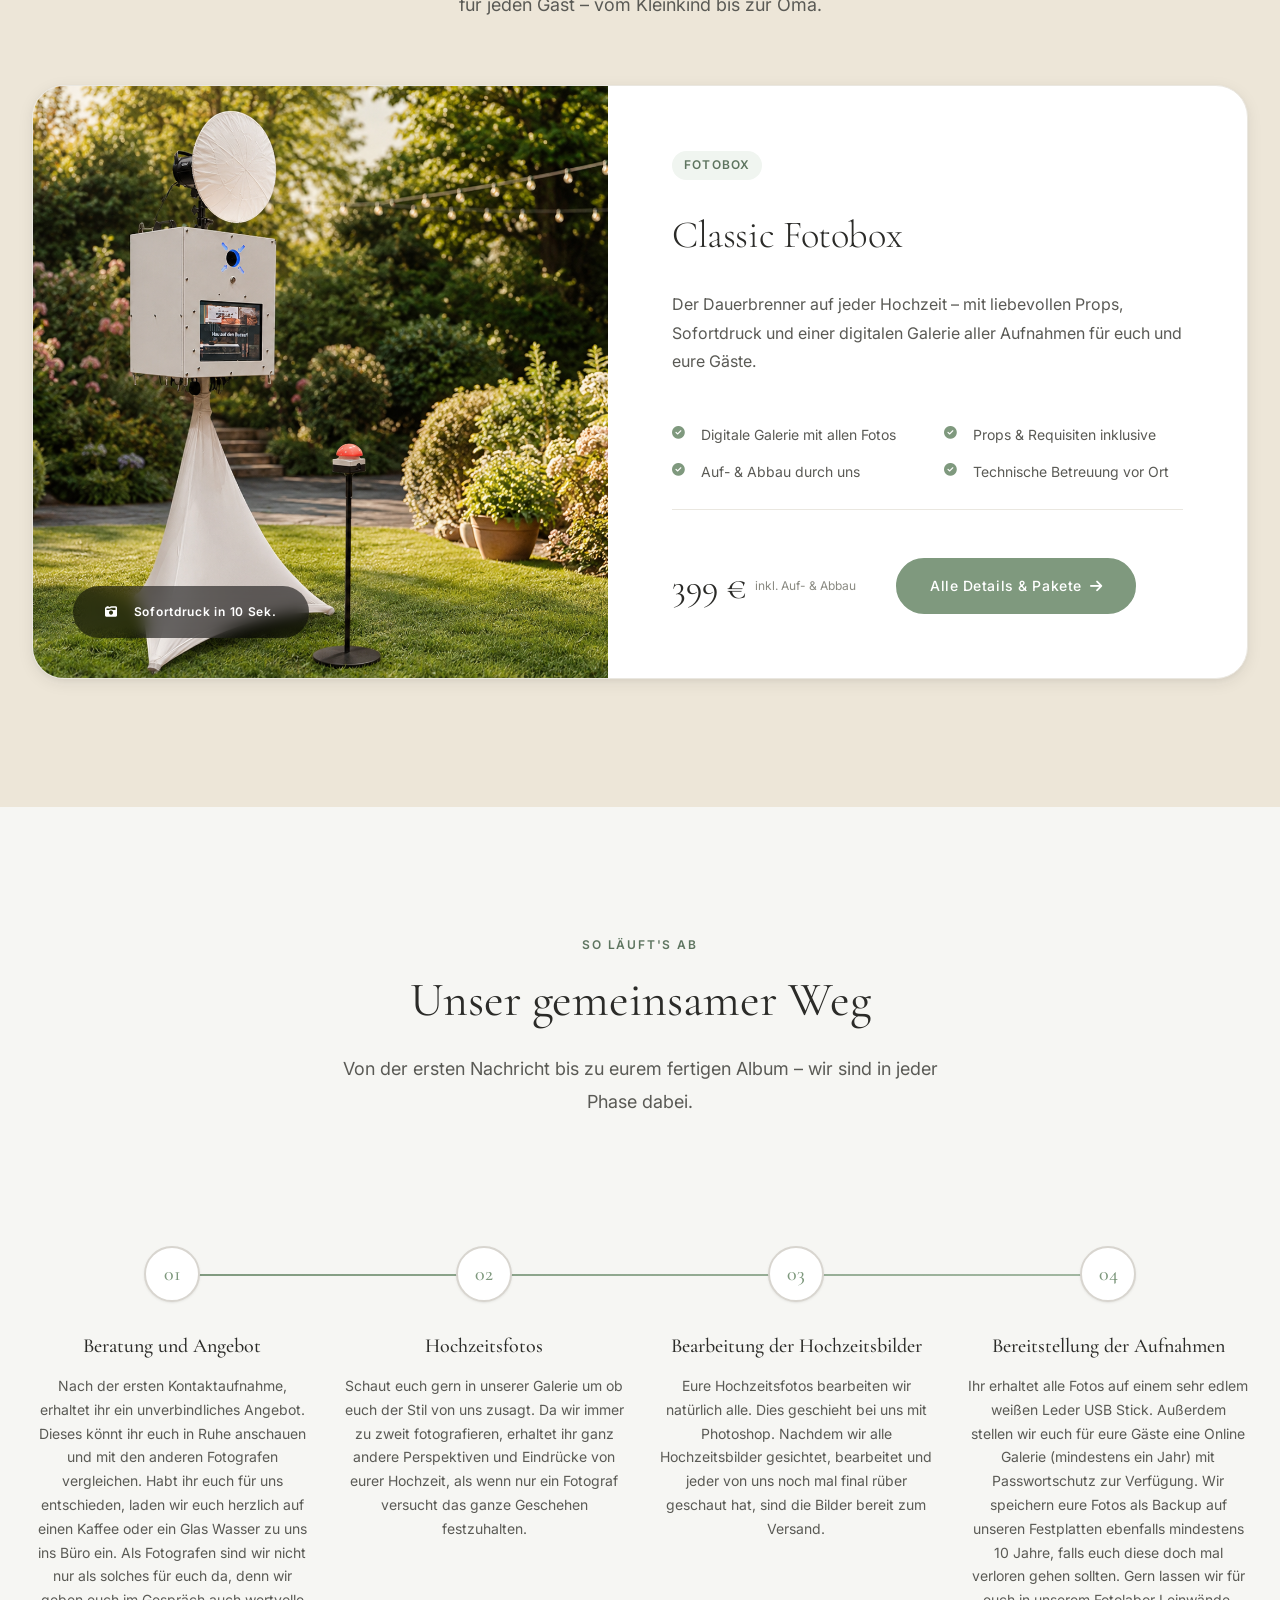
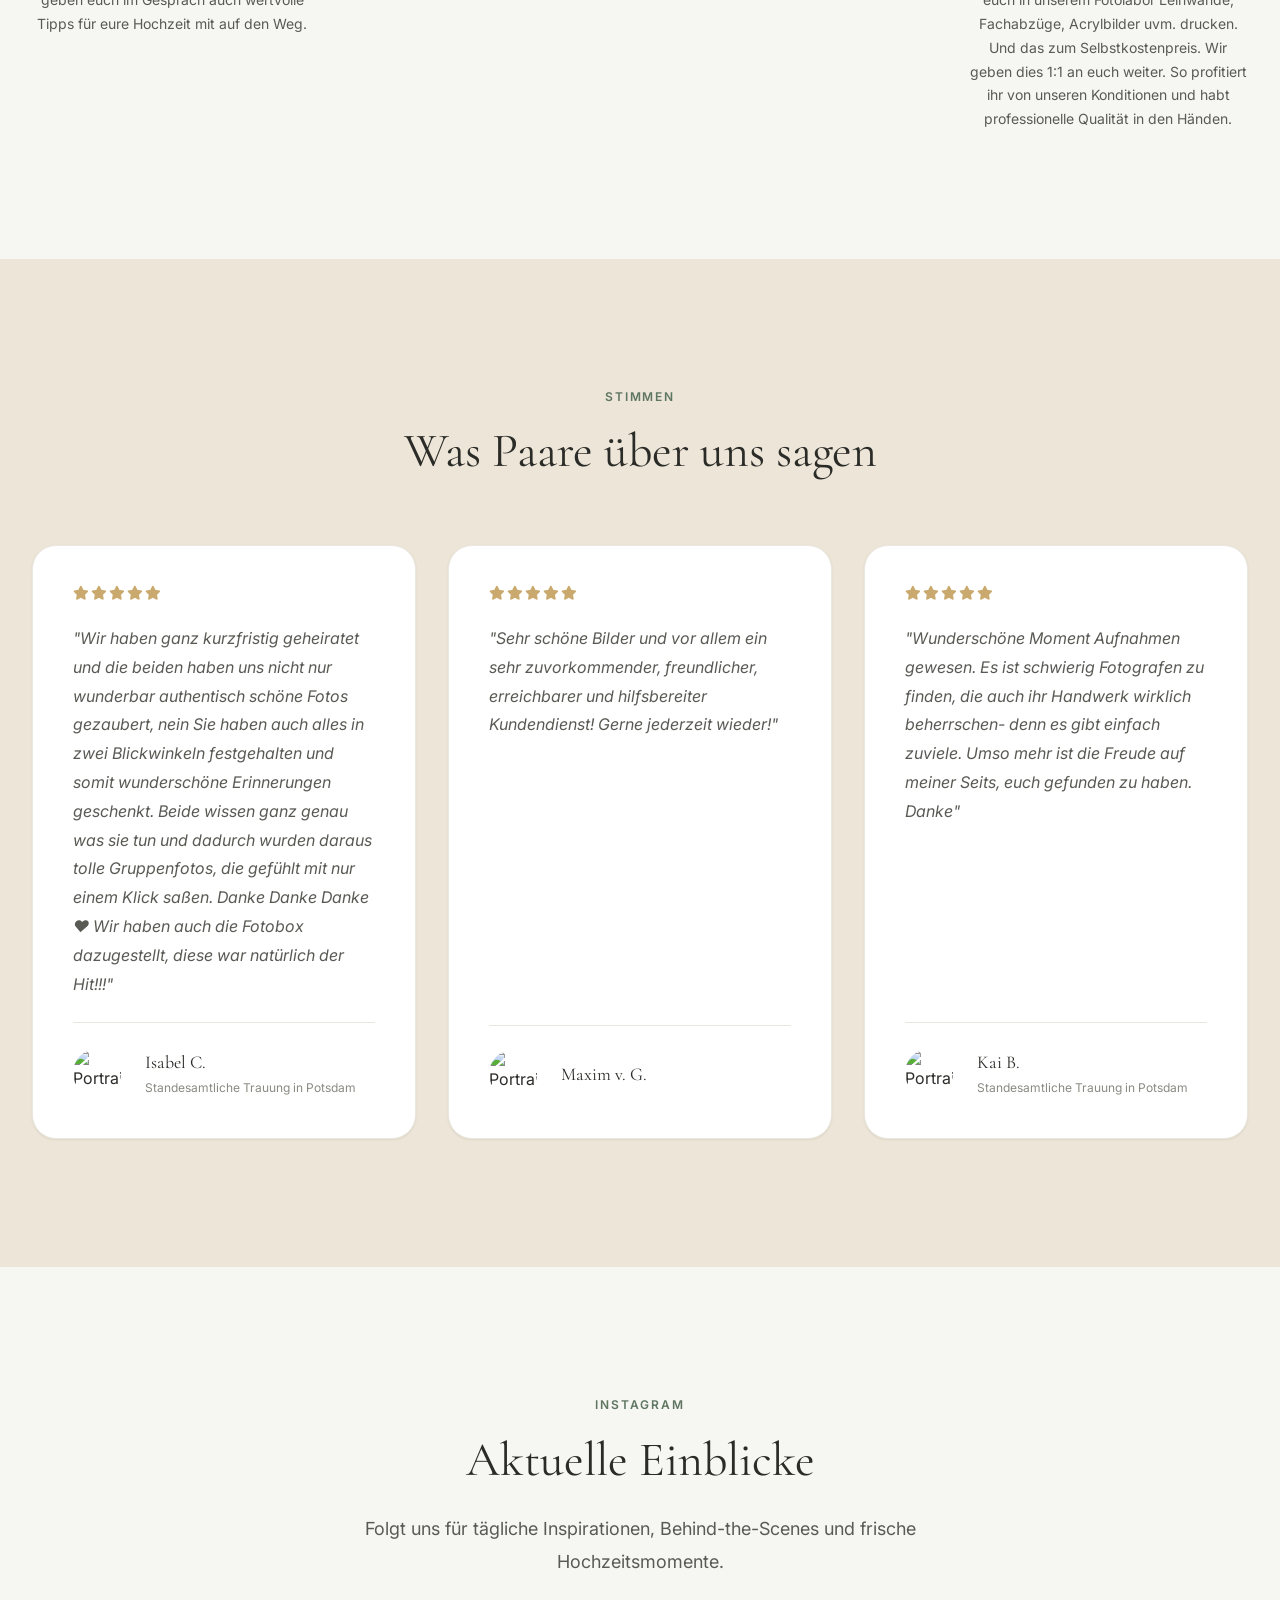
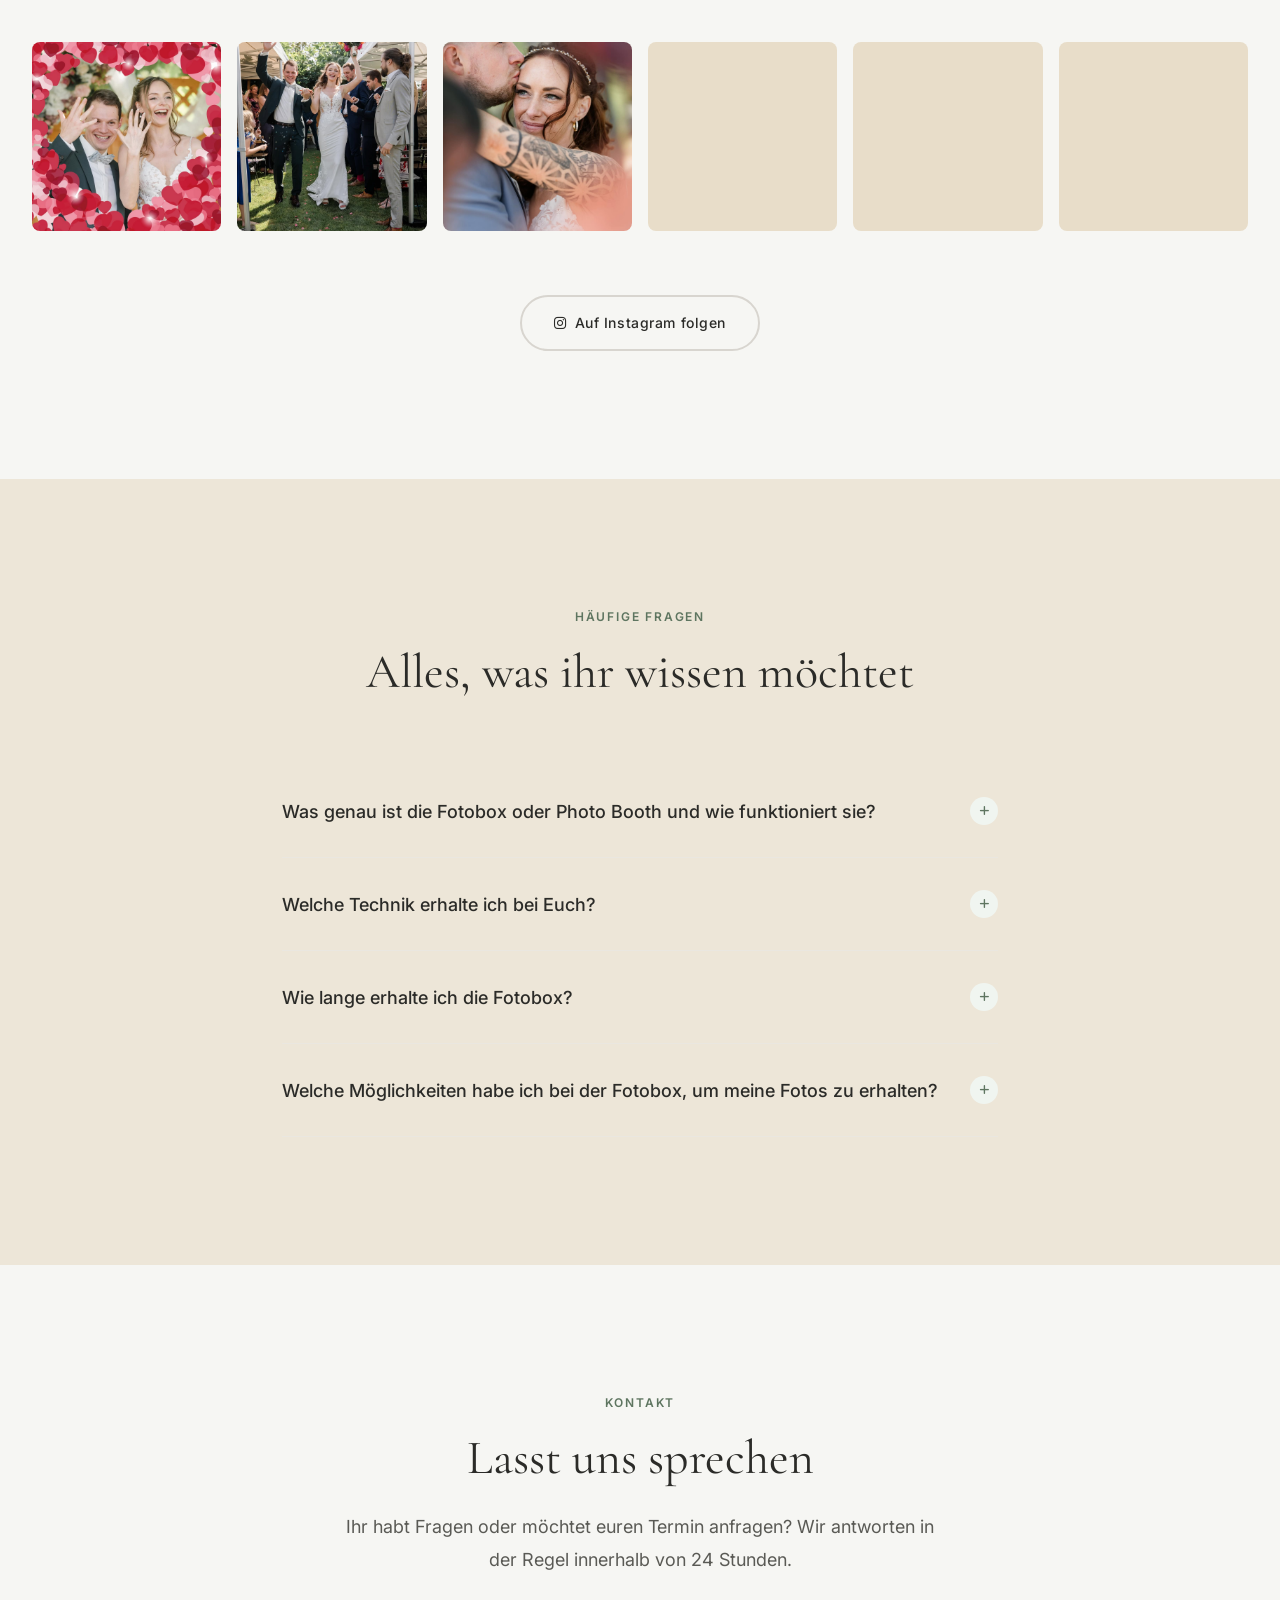
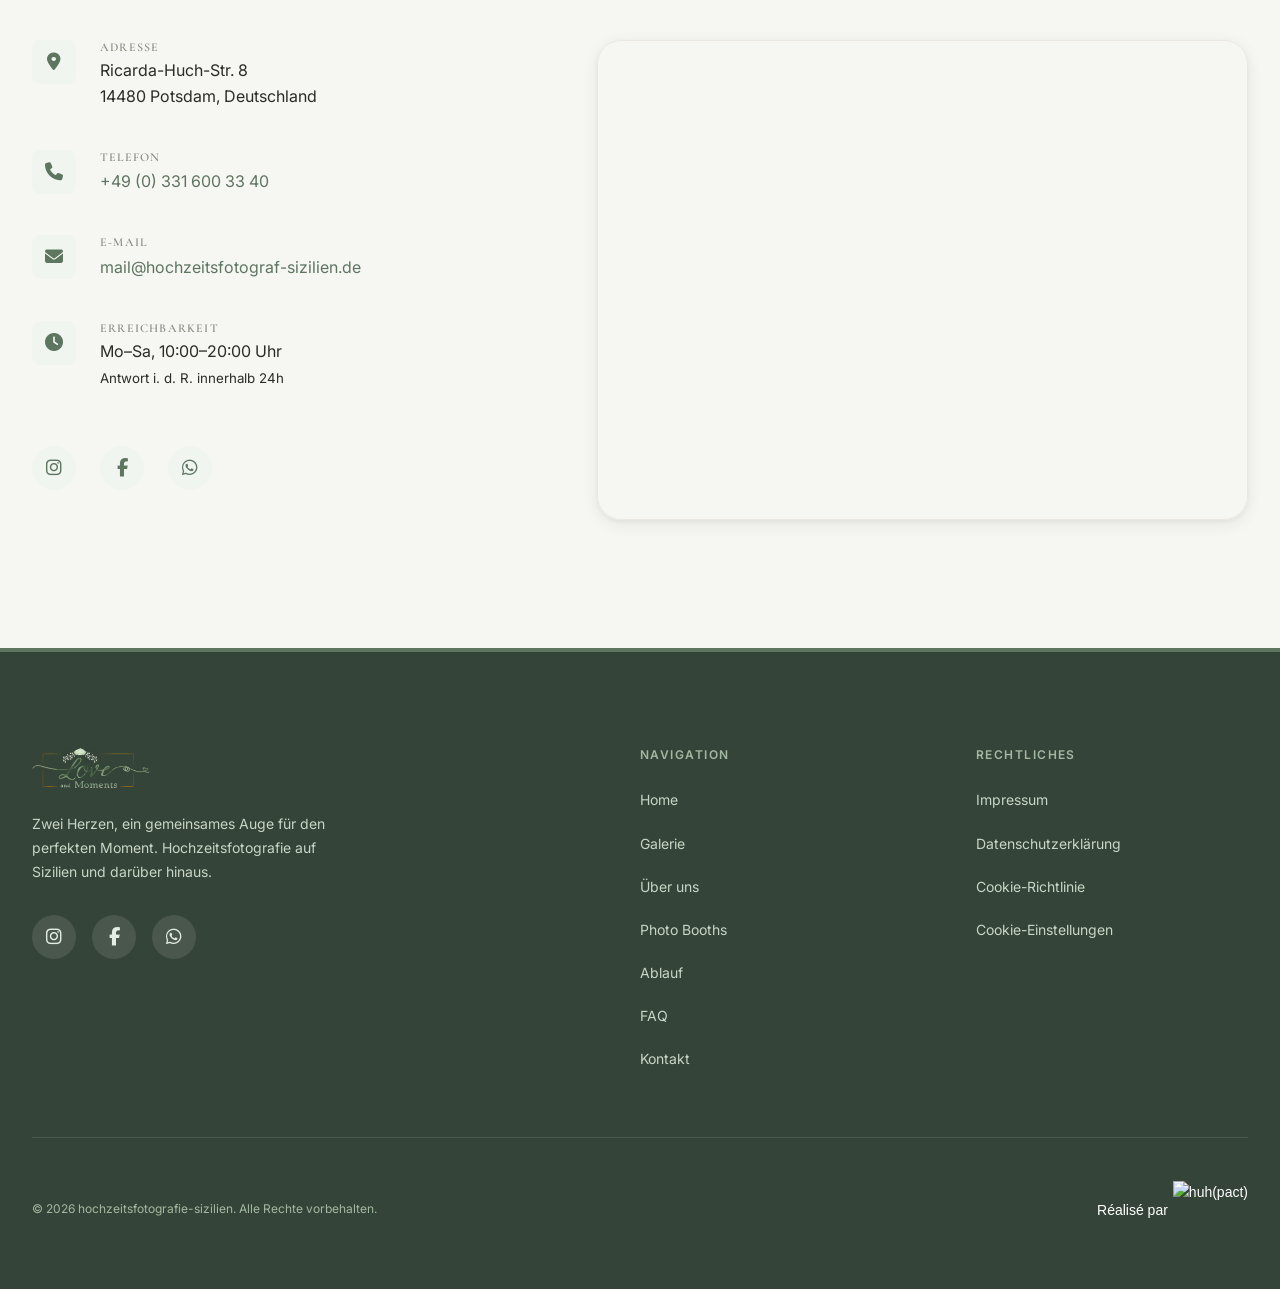
==== commit 38d1c732: "add" ====
--- a/index.html
+++ b/index.html
@@ -6,16 +6,16 @@
   <title>Stine Photography – Hochzeitsfotograf auf Sizilien</title>
   <meta name="description" content="Stine Photography – Euer Hochzeitsfotografen-Duo aus Potsdam. Authentische, emotionale Hochzeitsfotos, die Eure Geschichte erzählen. Jetzt Termin anfragen." />
   <meta name="keywords" content="Hochzeitsfotograf Sizilien, Hochzeitsfotografie Berlin, Hochzeitsfotos, Wedding Photographer Potsdam, Stine Photography" />
-  <link rel="canonical" href="https://stine-photography.de/" />
+  <link rel="canonical" href="https://hochzeitsfotograf-sizilien.de/" />
   <meta property="og:type" content="website" />
-  <meta property="og:url" content="https://stine-photography.de/" />
+  <meta property="og:url" content="https://hochzeitsfotograf-sizilien.de/" />
   <meta property="og:title" content="Stine Photography – Hochzeitsfotograf auf Sizilien" />
   <meta property="og:description" content="Euer Hochzeitsfotografen-Duo aus Sizilien. Authentische, emotionale Bilder Eurer schönsten Momente." />
-  <meta property="og:image" content="https://stine-photography.de/img/hero.jpeg" />
+  <meta property="og:image" content="https://hochzeitsfotograf-sizilien.de/img/hero.jpeg" />
   <meta name="twitter:card" content="summary_large_image" />
   <meta name="twitter:title" content="Stine Photography – Hochzeitsfotograf auf Sizilien" />
   <meta name="twitter:description" content="Euer Hochzeitsfotografen-Duo aus Sizilien. Authentische, emotionale Bilder Eurer schönsten Momente." />
-  <meta name="twitter:image" content="https://stine-photography.de/img/hero.jpeg" />
+  <meta name="twitter:image" content="https://hochzeitsfotograf-sizilien.de/img/hero.jpeg" />
 	<link rel="icon" type="image/png" href="/favicon/favicon-96x96.png?v=20260625" sizes="96x96" />
 	<link rel="icon" type="image/svg+xml" href="/favicon/favicon.svg?v=20260625" />
 	<link rel="shortcut icon" href="/favicon/favicon.ico?v=20260625" />
@@ -45,9 +45,9 @@
     "@type": "ProfessionalService",
     "name": "Stine Photography",
     "description": "Hochzeitsfotografen-Duo aus Sizilien – authentische, emotionale Hochzeitsfotos",
-    "url": "https://stine-photography.de",
+    "url": "https://hochzeitsfotograf-sizilien.de",
     "telephone": "+493316003340",
-    "email": "info@stine-photography.de",
+    "email": "info@hochzeitsfotograf-sizilien.de",
     "address": {
       "@type": "PostalAddress",
       "streetAddress": "Ricarda-Huch-Str. 8",
@@ -58,7 +58,7 @@
     
     "openingHours": "Mo-Sa 10:00-20:00",
     "priceRange": "€€€",
-    "image": "https://stine-photography.de/images/hero.jpeg",
+    "image": "https://hochzeitsfotograf-sizilien.de/images/hero.jpeg",
     "sameAs": [
       "https://www.instagram.com/stinephotography",
       "https://www.facebook.com/stinephotography"
